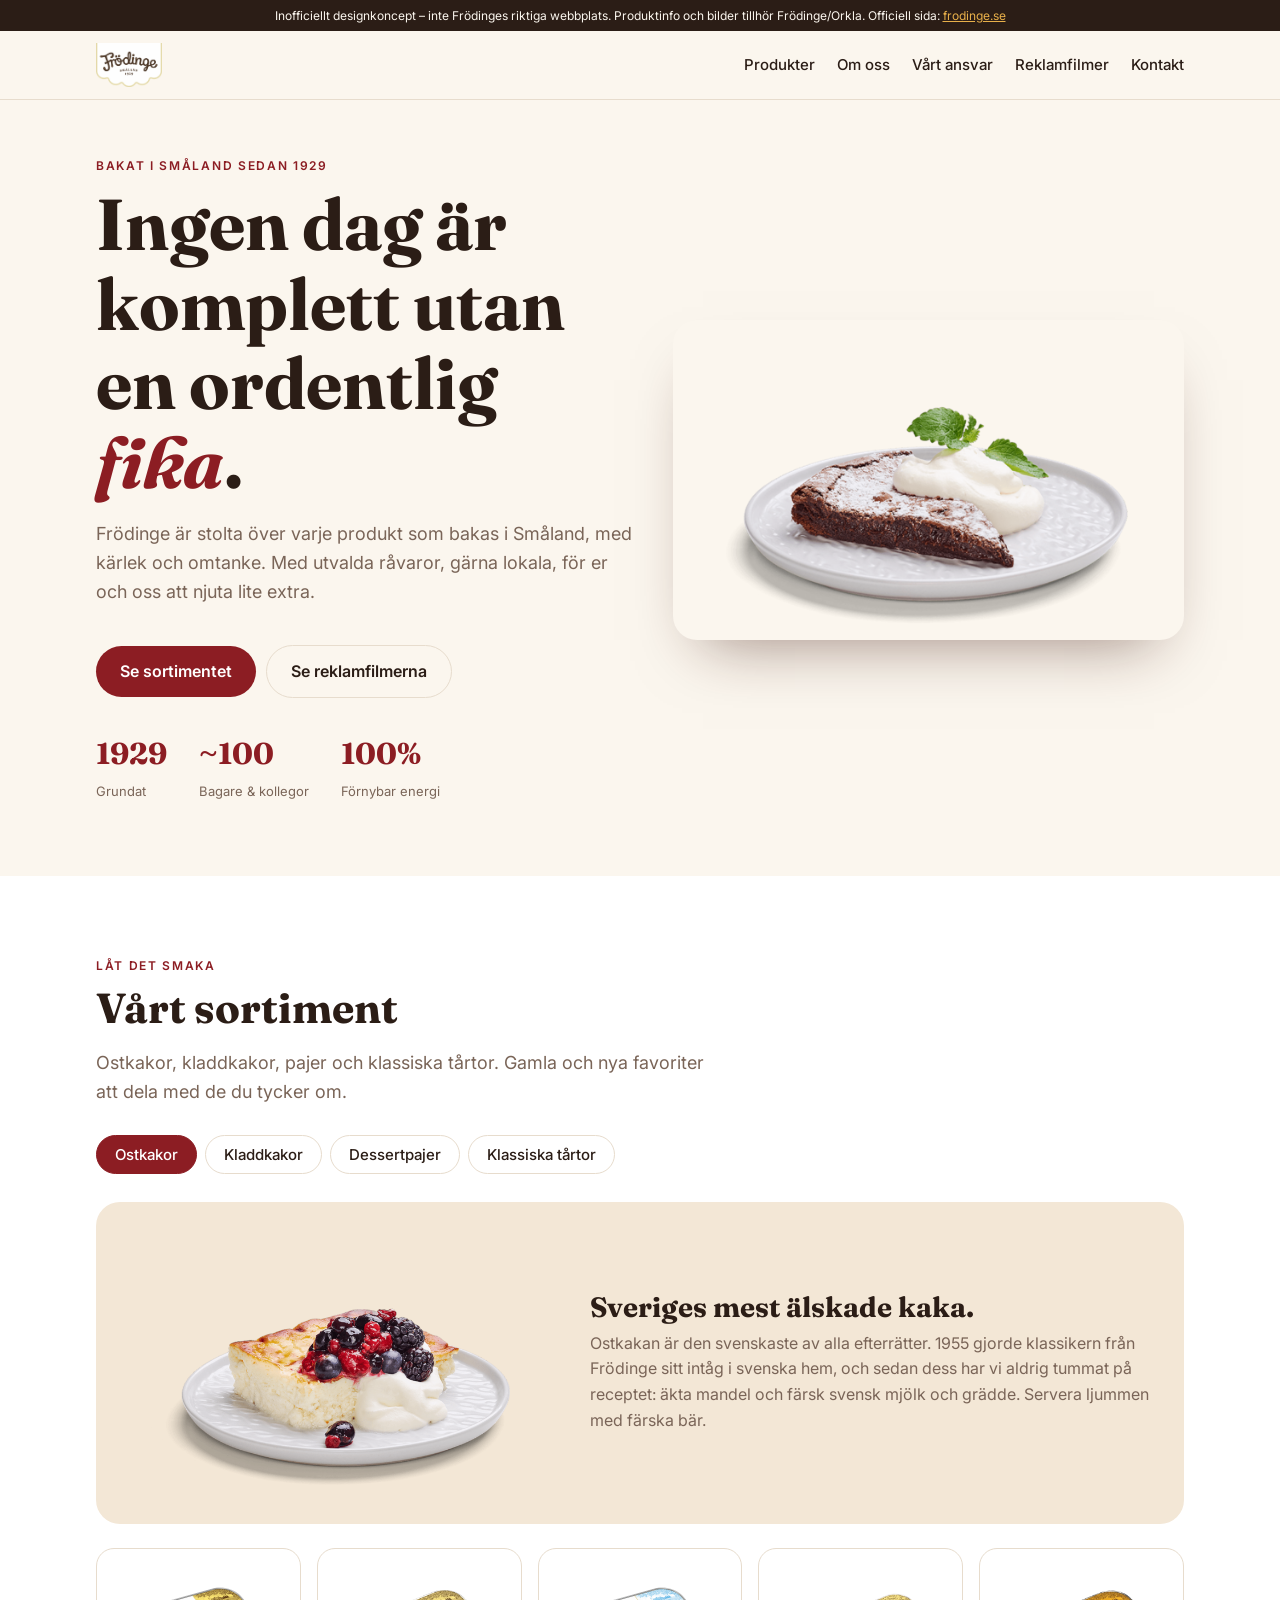
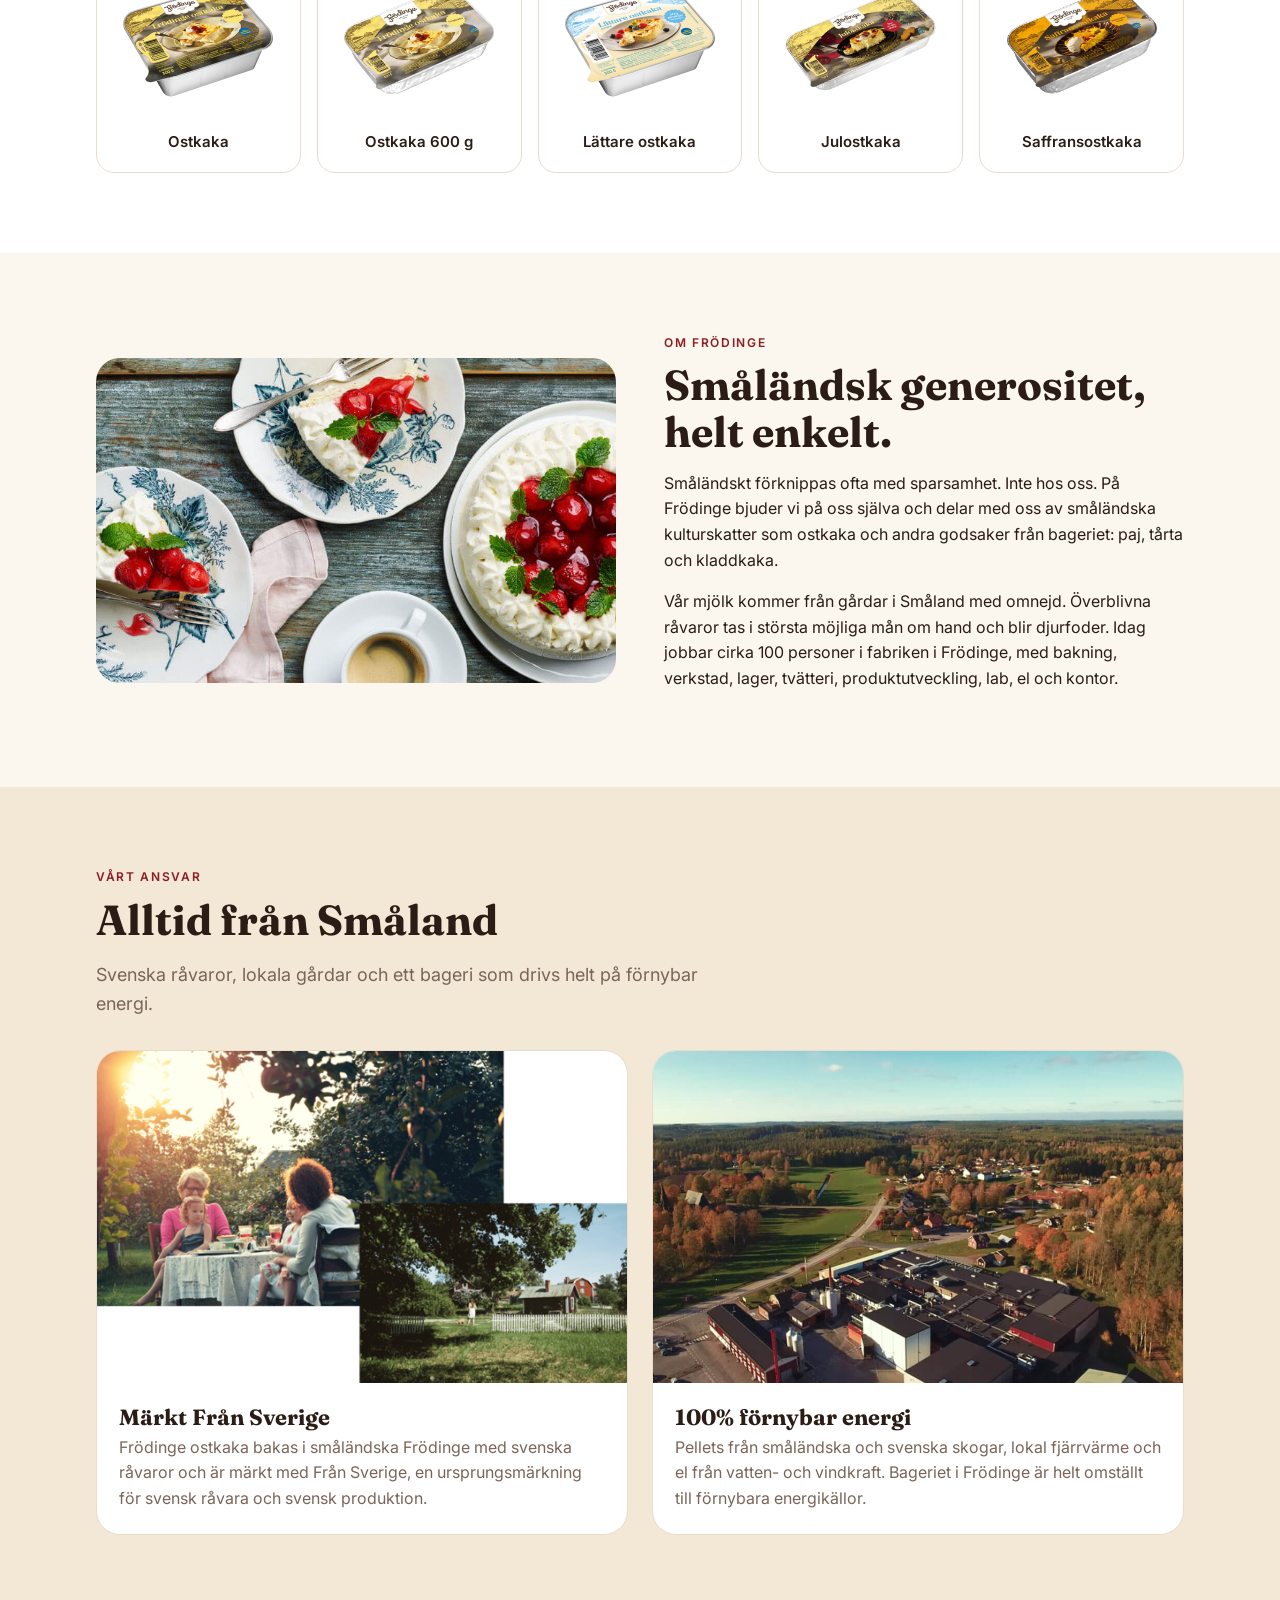
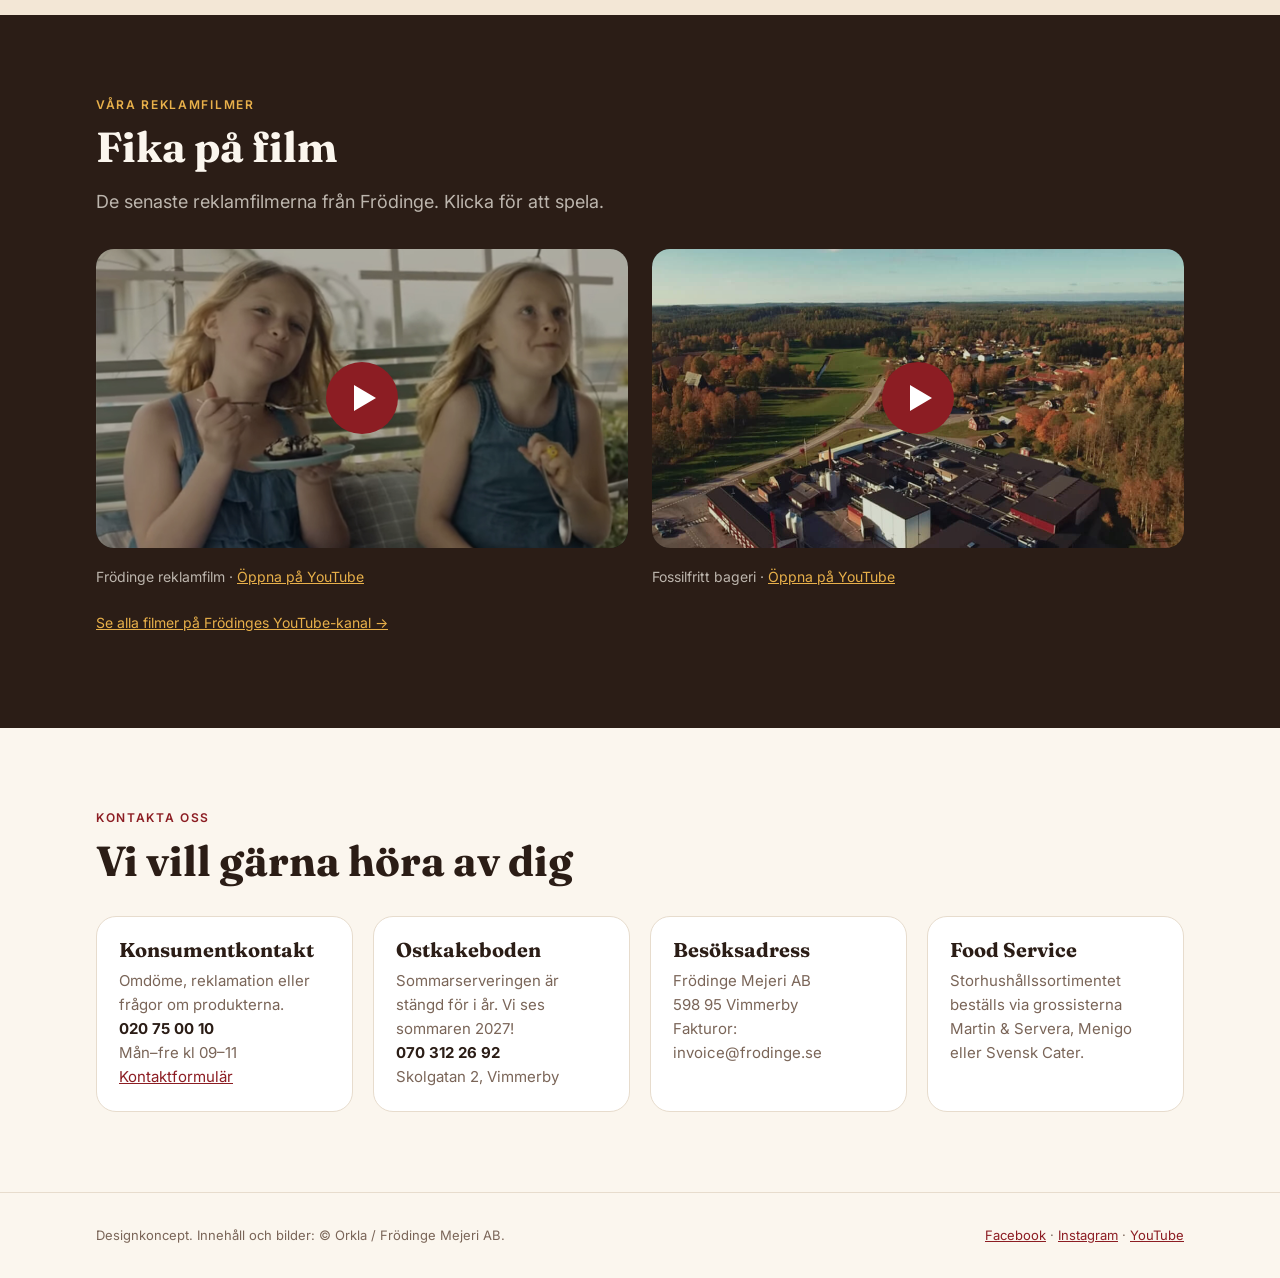
==== index.html @ c71aad7a "Lägg till sidan" ====
<!doctype html>
<html lang="sv">
<head>
<meta charset="utf-8">
<meta name="viewport" content="width=device-width, initial-scale=1">
<title>Frödinge Koncept</title>
<meta name="robots" content="noindex">
<link rel="preconnect" href="https://fonts.googleapis.com">
<link href="https://fonts.googleapis.com/css2?family=Fraunces:opsz,wght@9..144,500;9..144,700&family=Inter:wght@400;500;600&display=swap" rel="stylesheet">
<style>
:root{--bg:#fbf6ee;--surface:#fff;--ink:#2b1d16;--muted:#7a6558;--brand:#8c1d23;--brand-ink:#fff;--accent:#e8b04a;--soft:#f3e7d6;--line:#e7dccd}
@media (prefers-color-scheme: dark){:root:not([data-theme="light"]){--bg:#1a1411;--surface:#251c18;--ink:#f3e9df;--muted:#b8a596;--brand:#d1474e;--brand-ink:#fff;--accent:#e8b04a;--soft:#2e231e;--line:#3b2e27}}
:root[data-theme="dark"]{--bg:#1a1411;--surface:#251c18;--ink:#f3e9df;--muted:#b8a596;--brand:#d1474e;--brand-ink:#fff;--accent:#e8b04a;--soft:#2e231e;--line:#3b2e27}
*{box-sizing:border-box}
html{scroll-behavior:smooth}
body{margin:0;background:var(--bg);color:var(--ink);font:16px/1.6 Inter,system-ui,sans-serif}
img{max-width:100%;display:block}
a{color:var(--brand)}
.wrap{max-width:1120px;margin:0 auto;padding:0 16px}
.concept{background:var(--ink);color:var(--bg);font-size:12px;text-align:center;padding:6px 16px}
header{position:sticky;top:0;z-index:10;background:color-mix(in srgb,var(--bg) 88%,transparent);backdrop-filter:blur(10px);border-bottom:1px solid var(--line)}
header .wrap{display:flex;align-items:center;justify-content:space-between;height:68px;gap:16px}
header img{height:44px;width:auto}
nav{display:flex;gap:22px;flex-wrap:wrap}
nav a{color:var(--ink);text-decoration:none;font-weight:500;font-size:15px}
nav a:hover{color:var(--brand)}
h1,h2,h3{font-family:Fraunces,Georgia,serif;line-height:1.1;margin:0}
h2{font-size:clamp(28px,4vw,42px);margin-bottom:12px}
.eyebrow{text-transform:uppercase;letter-spacing:.14em;font-size:12px;font-weight:600;color:var(--brand);margin-bottom:10px}
.lead{color:var(--muted);font-size:18px;max-width:620px}
section{padding:80px 0}
.hero{padding:56px 0 72px}
.hero .wrap{display:grid;grid-template-columns:1.05fr 1fr;gap:40px;align-items:center}
.hero h1{font-size:clamp(40px,6vw,72px);margin-bottom:18px}
.hero h1 em{color:var(--brand);font-style:italic}
.hero img{border-radius:24px;box-shadow:0 30px 60px -30px rgba(60,20,10,.5)}
.btn{display:inline-block;background:var(--brand);color:var(--brand-ink);padding:13px 24px;border-radius:999px;text-decoration:none;font-weight:600;margin:20px 10px 0 0}
.btn.ghost{background:transparent;color:var(--ink);border:1px solid var(--line)}
.stats{display:flex;gap:32px;margin-top:32px;flex-wrap:wrap}
.stats b{display:block;font-family:Fraunces,serif;font-size:30px;color:var(--brand)}
.stats span{font-size:13px;color:var(--muted)}
.tabs{display:flex;gap:8px;flex-wrap:wrap;margin:28px 0}
.tabs button{border:1px solid var(--line);background:var(--surface);color:var(--ink);padding:9px 18px;border-radius:999px;font:500 15px Inter,sans-serif;cursor:pointer}
.tabs button[aria-selected=true]{background:var(--brand);color:var(--brand-ink);border-color:var(--brand)}
.cat-intro{display:grid;grid-template-columns:1fr 1.3fr;gap:32px;align-items:center;background:var(--soft);border-radius:24px;padding:24px;margin-bottom:24px}
.cat-intro img{border-radius:16px}
.cat-intro h3{font-size:28px;margin-bottom:8px}
.cat-intro p{color:var(--muted);margin:0}
.grid{display:grid;grid-template-columns:repeat(auto-fill,minmax(170px,1fr));gap:16px}
.prod{background:var(--surface);border:1px solid var(--line);border-radius:18px;padding:18px;text-align:center;transition:transform .2s}
.prod:hover{transform:translateY(-4px)}
.prod img{height:150px;width:100%;object-fit:contain;margin-bottom:12px}
.prod b{font-weight:600;font-size:15px}
.split{display:grid;grid-template-columns:1fr 1fr;gap:48px;align-items:center}
.split img{border-radius:24px}
.cards{display:grid;grid-template-columns:1fr 1fr;gap:24px;margin-top:32px}
.card{background:var(--surface);border:1px solid var(--line);border-radius:24px;overflow:hidden}
.card img{aspect-ratio:16/10;object-fit:cover;width:100%}
.card div{padding:22px}
.card h3{font-size:22px;margin-bottom:6px}
.card p{color:var(--muted);margin:0}
.films{background:var(--ink);color:var(--bg)}
.films .lead{color:color-mix(in srgb,var(--bg) 70%,transparent)}
.films .eyebrow{color:var(--accent)}
.vids{display:grid;grid-template-columns:1fr 1fr;gap:24px;margin-top:32px}
.vid{position:relative;aspect-ratio:16/9;border-radius:18px;overflow:hidden;background:#000;cursor:pointer;border:0;padding:0;width:100%}
.vid img{width:100%;height:100%;object-fit:cover;opacity:.85;transition:opacity .2s}
.vid:hover img{opacity:1}
.vid .play{position:absolute;inset:0;margin:auto;width:72px;height:72px;border-radius:50%;background:var(--brand);display:flex;align-items:center;justify-content:center}
.vid .play::after{content:"";border-left:22px solid #fff;border-top:13px solid transparent;border-bottom:13px solid transparent;margin-left:5px}
.vid iframe{position:absolute;inset:0;width:100%;height:100%;border:0}
.vidcap{margin-top:10px;font-size:14px;color:color-mix(in srgb,var(--bg) 70%,transparent)}
.vidcap a{color:var(--accent)}
.contact{display:grid;grid-template-columns:repeat(auto-fit,minmax(240px,1fr));gap:20px;margin-top:32px}
.contact .c{background:var(--surface);border:1px solid var(--line);border-radius:20px;padding:22px}
.contact h3{font-size:20px;margin-bottom:8px}
.contact p{margin:0;color:var(--muted);font-size:15px}
.contact b{color:var(--ink)}
footer{border-top:1px solid var(--line);padding:32px 0;font-size:13px;color:var(--muted)}
footer .wrap{display:flex;justify-content:space-between;gap:16px;flex-wrap:wrap}
@media (max-width:820px){
 .hero .wrap,.split,.cat-intro,.cards,.vids{grid-template-columns:1fr}
 nav{display:none}
 section{padding:56px 0}
}
</style>
</head>
<body>
<div class="concept">Inofficiellt designkoncept – inte Frödinges riktiga webbplats. Produktinfo och bilder tillhör Frödinge/Orkla. Officiell sida: <a href="https://www.frodinge.se" style="color:var(--accent)">frodinge.se</a></div>
<header><div class="wrap">
 <a href="#top"><img src="img/logo.png" alt="Frödinge"></a>
 <nav><a href="#produkter">Produkter</a><a href="#om">Om oss</a><a href="#ansvar">Vårt ansvar</a><a href="#filmer">Reklamfilmer</a><a href="#kontakt">Kontakt</a></nav>
</div></header>

<main id="top">
<section class="hero"><div class="wrap">
 <div>
  <div class="eyebrow">Bakat i Småland sedan 1929</div>
  <h1>Ingen dag är komplett utan en ordentlig <em>fika</em>.</h1>
  <p class="lead">Frödinge är stolta över varje produkt som bakas i Småland, med kärlek och omtanke. Med utvalda råvaror, gärna lokala, för er och oss att njuta lite extra.</p>
  <a class="btn" href="#produkter">Se sortimentet</a><a class="btn ghost" href="#filmer">Se reklamfilmerna</a>
  <div class="stats"><div><b>1929</b><span>Grundat</span></div><div><b>~100</b><span>Bagare & kollegor</span></div><div><b>100%</b><span>Förnybar energi</span></div></div>
 </div>
 <img src="img/hero.png" alt="Kladdkaka från Frödinge">
</div></section>

<section id="produkter" style="background:var(--surface)"><div class="wrap">
 <div class="eyebrow">Låt det smaka</div>
 <h2>Vårt sortiment</h2>
 <p class="lead">Ostkakor, kladdkakor, pajer och klassiska tårtor. Gamla och nya favoriter att dela med de du tycker om.</p>
 <div class="tabs" role="tablist" id="tabs"></div>
 <div id="cat"></div>
</div></section>

<section id="om"><div class="wrap split">
 <img src="img/om.jpg" alt="Tårta från Frödinge">
 <div>
  <div class="eyebrow">Om Frödinge</div>
  <h2>Småländsk generositet, helt enkelt.</h2>
  <p>Småländskt förknippas ofta med sparsamhet. Inte hos oss. På Frödinge bjuder vi på oss själva och delar med oss av småländska kulturskatter som ostkaka och andra godsaker från bageriet: paj, tårta och kladdkaka.</p>
  <p>Vår mjölk kommer från gårdar i Småland med omnejd. Överblivna råvaror tas i största möjliga mån om hand och blir djurfoder. Idag jobbar cirka 100 personer i fabriken i Frödinge, med bakning, verkstad, lager, tvätteri, produktutveckling, lab, el och kontor.</p>
 </div>
</div></section>

<section id="ansvar" style="background:var(--soft)"><div class="wrap">
 <div class="eyebrow">Vårt ansvar</div>
 <h2>Alltid från Småland</h2>
 <p class="lead">Svenska råvaror, lokala gårdar och ett bageri som drivs helt på förnybar energi.</p>
 <div class="cards">
  <div class="card"><img src="img/ravaror.png" alt="Råvaror"><div><h3>Märkt Från Sverige</h3><p>Frödinge ostkaka bakas i småländska Frödinge med svenska råvaror och är märkt med Från Sverige, en ursprungsmärkning för svensk råvara och svensk produktion.</p></div></div>
  <div class="card"><img src="img/fossilfritt.jpg" alt="Förnybar energi"><div><h3>100% förnybar energi</h3><p>Pellets från småländska och svenska skogar, lokal fjärrvärme och el från vatten- och vindkraft. Bageriet i Frödinge är helt omställt till förnybara energikällor.</p></div></div>
 </div>
</div></section>

<section id="filmer" class="films"><div class="wrap">
 <div class="eyebrow">Våra reklamfilmer</div>
 <h2>Fika på film</h2>
 <p class="lead">De senaste reklamfilmerna från Frödinge. Klicka för att spela.</p>
 <div class="vids">
  <div><button class="vid" data-id="B_HpkTvghd4" aria-label="Spela reklamfilm"><img src="img/film2.jpeg" alt=""><span class="play"></span></button><div class="vidcap">Frödinge reklamfilm · <a href="https://www.youtube.com/watch?v=B_HpkTvghd4" target="_blank" rel="noopener">Öppna på YouTube</a></div></div>
  <div><button class="vid" data-id="MnmV-hen6LE" aria-label="Spela film om förnybar energi"><img src="img/fossilfritt.jpg" alt=""><span class="play"></span></button><div class="vidcap">Fossilfritt bageri · <a href="https://www.youtube.com/watch?v=MnmV-hen6LE" target="_blank" rel="noopener">Öppna på YouTube</a></div></div>
 </div>
 <p class="vidcap" style="margin-top:24px"><a href="https://www.youtube.com/@frodinge4787" target="_blank" rel="noopener">Se alla filmer på Frödinges YouTube-kanal →</a></p>
</div></section>

<section id="kontakt"><div class="wrap">
 <div class="eyebrow">Kontakta oss</div>
 <h2>Vi vill gärna höra av dig</h2>
 <div class="contact">
  <div class="c"><h3>Konsumentkontakt</h3><p>Omdöme, reklamation eller frågor om produkterna.<br><b>020 75 00 10</b><br>Mån–fre kl 09–11<br><a href="https://www.orkla.se/kontaktformular/">Kontaktformulär</a></p></div>
  <div class="c"><h3>Ostkakeboden</h3><p>Sommarserveringen är stängd för i år. Vi ses sommaren 2027!<br><b>070 312 26 92</b><br>Skolgatan 2, Vimmerby</p></div>
  <div class="c"><h3>Besöksadress</h3><p>Frödinge Mejeri AB<br>598 95 Vimmerby<br>Fakturor: invoice@frodinge.se</p></div>
  <div class="c"><h3>Food Service</h3><p>Storhushållssortimentet beställs via grossisterna Martin &amp; Servera, Menigo eller Svensk Cater.</p></div>
 </div>
</div></section>
</main>

<footer><div class="wrap">
 <span>Designkoncept. Innehåll och bilder: © Orkla / Frödinge Mejeri AB.</span>
 <span><a href="https://www.facebook.com/frodinge">Facebook</a> · <a href="https://www.instagram.com/frodingemejeri/">Instagram</a> · <a href="https://www.youtube.com/@frodinge4787">YouTube</a></span>
</div></footer>

<script>
const CATS=[
 {id:"ostkakor",name:"Ostkakor",img:"img/cat-ostkaka.png",title:"Sveriges mest älskade kaka.",text:"Ostkakan är den svenskaste av alla efterrätter. 1955 gjorde klassikern från Frödinge sitt intåg i svenska hem, och sedan dess har vi aldrig tummat på receptet: äkta mandel och färsk svensk mjölk och grädde. Servera ljummen med färska bär.",items:[["Ostkaka","p-ostkaka"],["Ostkaka 600 g","p-ostkaka600"],["Lättare ostkaka","p-lattare"],["Julostkaka","p-julostkaka"],["Saffransostkaka","p-saffransostkaka"]]},
 {id:"kladdkakor",name:"Kladdkakor",img:"img/cat-kladdkaka.png",title:"Din bästa kompis i alla lägen.",text:"Ingenstans i världen äts det så mycket kladdkaka som i Sverige. Hemligheten är precis lagom mycket krämig choklad. Servera med en klick nyvispad grädde – utmaningen är att inte äta upp hela själv.",items:[["Kladdkaka storpack","p-kladdstor"],["Kladdkaka","p-kladdkaka"],["Citronkladdkaka","p-citron"],["Kärleksmumskladdkaka","p-karleksmums"],["Saffranskladdkaka","p-saffranskladd"],["Semmelkladdkaka","p-semmel"],["Glutenfri kladdkaka","p-glutenfri"]]},
 {id:"pajer",name:"Dessertpajer",img:"img/cat-paj.png",title:"Hur många gånger per dag vill du fika?",text:"Klassiska frukt- och bärpajer med rikligt med syrliga bär, bakade med äkta frasig mördeg för att smaka härligt hembakat.",items:[["Äppelpaj","p-appelpaj"],["Blåbärspaj","p-blabarspaj"]]},
 {id:"tartor",name:"Klassiska tårtor",img:"img/cat-tarta.png",title:"En tårta gör varje dag till en högtid.",text:"Några av de mest älskade tårtorna i fryst format, bakade från grunden med egen saftig sockerkaka, hemgjord sylt och frasig maräng.",items:[["Jordgubbstårta","p-jordgubb"],["Prinsesstårta","p-prinsess"],["Schwarzwaldtårta","p-schwarzwald"]]}
];
const tabs=document.getElementById('tabs'),cat=document.getElementById('cat');
function show(i){
 [...tabs.children].forEach((b,j)=>b.setAttribute('aria-selected',i===j));
 const c=CATS[i];
 cat.innerHTML=`<div class="cat-intro"><img src="${c.img}" alt=""><div><h3>${c.title}</h3><p>${c.text}</p></div></div><div class="grid">${c.items.map(([n,f])=>`<div class="prod"><img src="img/${f}.png" alt="${n}" loading="lazy"><b>${n}</b></div>`).join('')}</div>`;
}
CATS.forEach((c,i)=>{const b=document.createElement('button');b.role='tab';b.textContent=c.name;b.onclick=()=>show(i);tabs.appendChild(b)});
show(0);
document.querySelectorAll('.vid').forEach(v=>v.addEventListener('click',()=>{
 v.innerHTML=`<iframe src="https://www.youtube-nocookie.com/embed/${v.dataset.id}?autoplay=1&rel=0" allow="autoplay; encrypted-media; fullscreen" allowfullscreen title="Frödinge reklamfilm"></iframe>`;
},{once:true}));
</script>
</body>
</html>
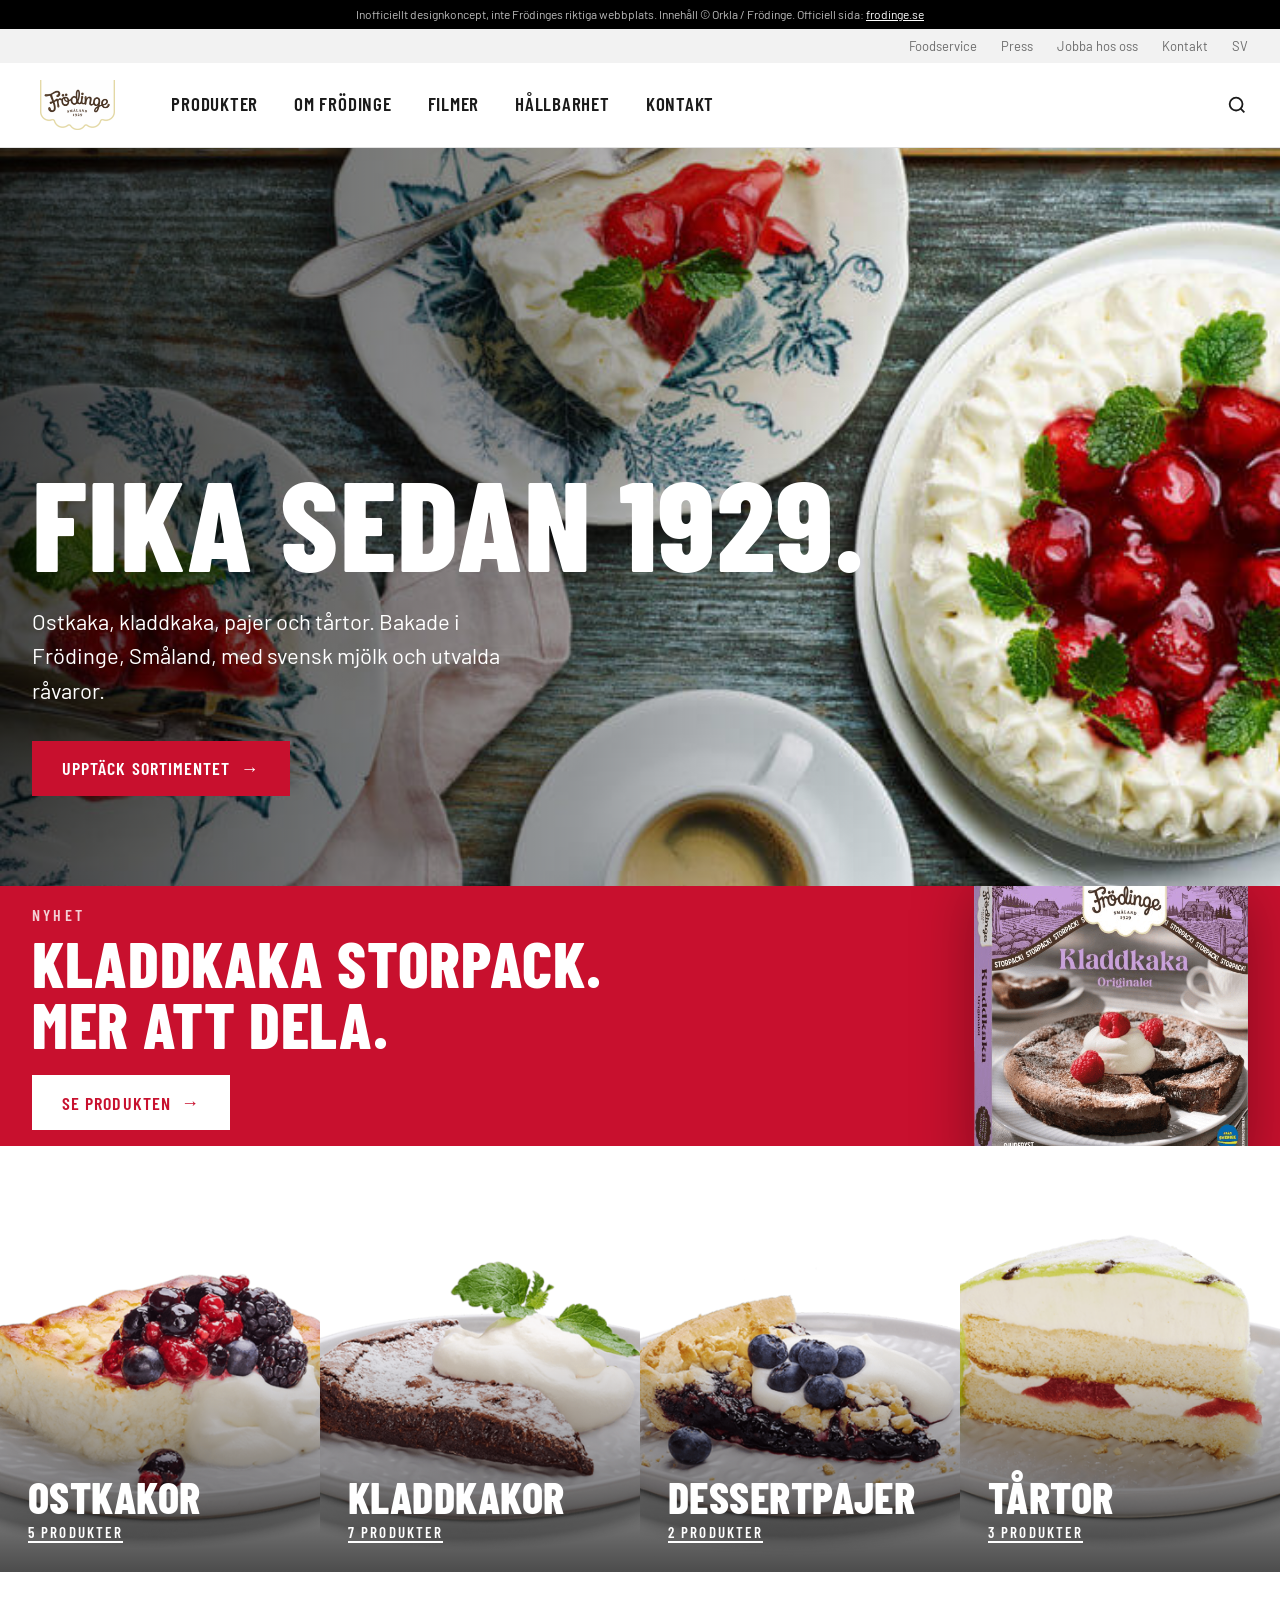
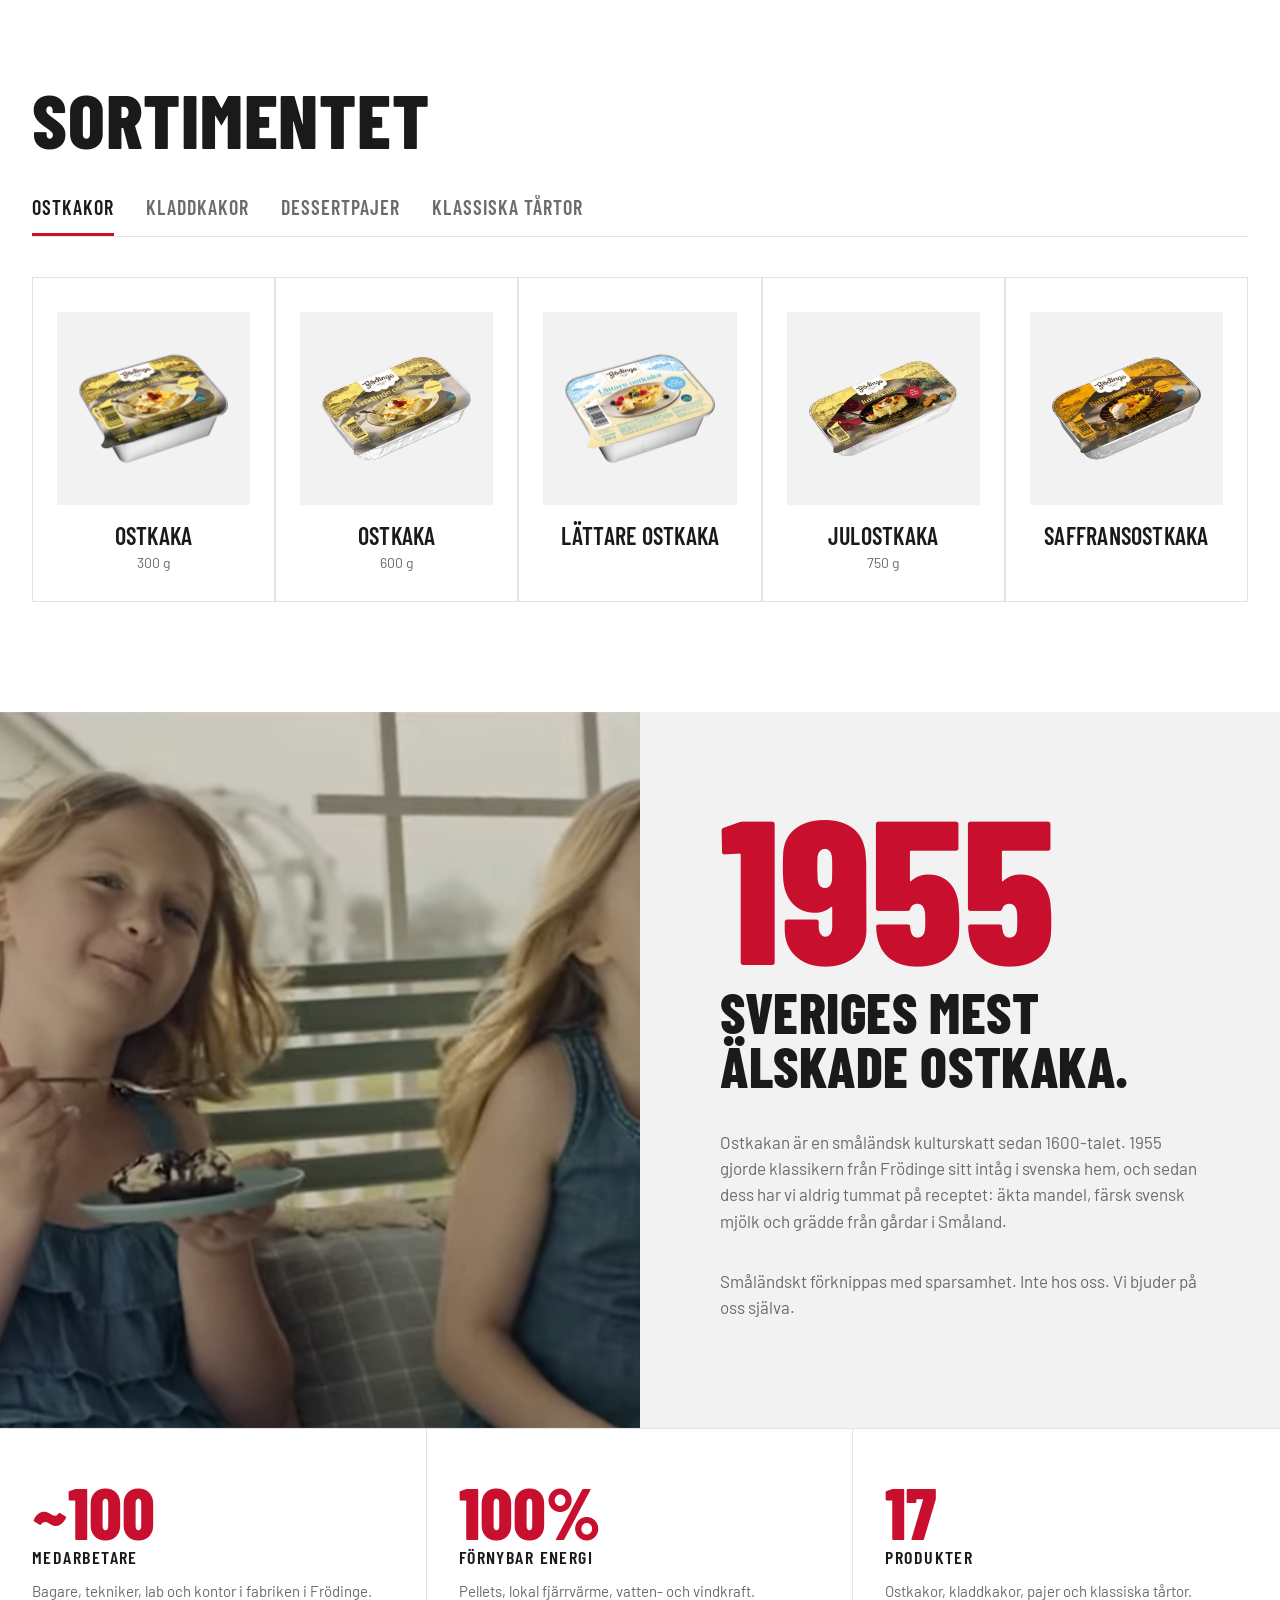
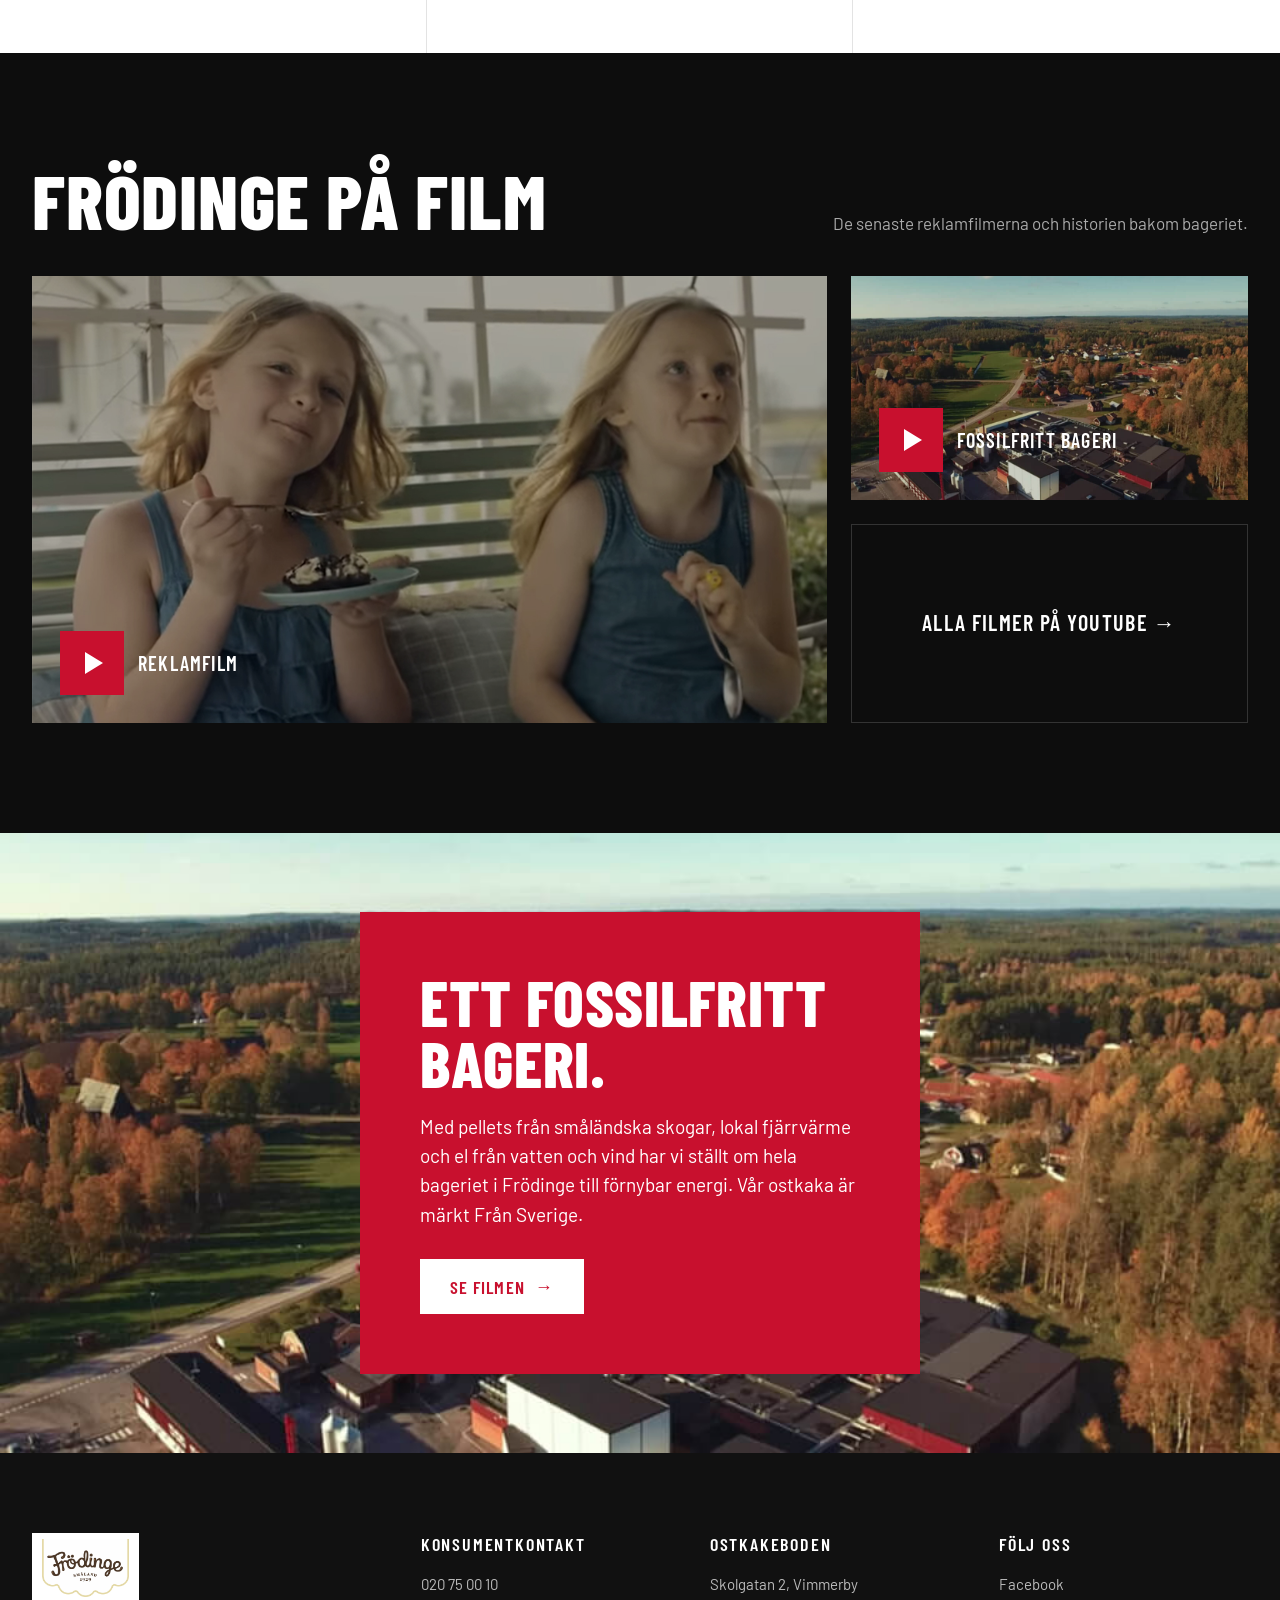
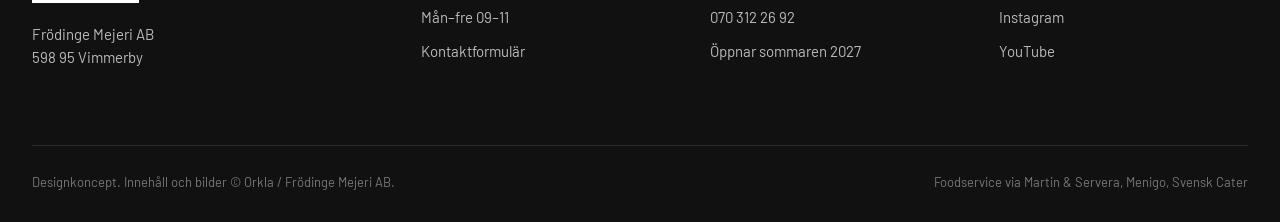
==== commit 8be06498: "Ny design i storbolagsstil" ====
--- a/index.html
+++ b/index.html
@@ -6,177 +6,235 @@
 <title>Frödinge Koncept</title>
 <meta name="robots" content="noindex">
 <link rel="preconnect" href="https://fonts.googleapis.com">
-<link href="https://fonts.googleapis.com/css2?family=Fraunces:opsz,wght@9..144,500;9..144,700&family=Inter:wght@400;500;600&display=swap" rel="stylesheet">
+<link href="https://fonts.googleapis.com/css2?family=Barlow+Condensed:wght@600;800&family=Barlow:wght@400;500;600&display=swap" rel="stylesheet">
 <style>
-:root{--bg:#fbf6ee;--surface:#fff;--ink:#2b1d16;--muted:#7a6558;--brand:#8c1d23;--brand-ink:#fff;--accent:#e8b04a;--soft:#f3e7d6;--line:#e7dccd}
-@media (prefers-color-scheme: dark){:root:not([data-theme="light"]){--bg:#1a1411;--surface:#251c18;--ink:#f3e9df;--muted:#b8a596;--brand:#d1474e;--brand-ink:#fff;--accent:#e8b04a;--soft:#2e231e;--line:#3b2e27}}
-:root[data-theme="dark"]{--bg:#1a1411;--surface:#251c18;--ink:#f3e9df;--muted:#b8a596;--brand:#d1474e;--brand-ink:#fff;--accent:#e8b04a;--soft:#2e231e;--line:#3b2e27}
+:root{--red:#c8102e;--red-d:#9e0b23;--ink:#1a1a1a;--bg:#fff;--grey:#f2f2f2;--mid:#6b6b6b;--line:#e3e3e3}
+@media (prefers-color-scheme: dark){:root:not([data-theme="light"]){--ink:#f2f2f2;--bg:#121212;--grey:#1d1d1d;--mid:#a5a5a5;--line:#2c2c2c}}
+:root[data-theme="dark"]{--ink:#f2f2f2;--bg:#121212;--grey:#1d1d1d;--mid:#a5a5a5;--line:#2c2c2c}
 *{box-sizing:border-box}
 html{scroll-behavior:smooth}
-body{margin:0;background:var(--bg);color:var(--ink);font:16px/1.6 Inter,system-ui,sans-serif}
-img{max-width:100%;display:block}
-a{color:var(--brand)}
-.wrap{max-width:1120px;margin:0 auto;padding:0 16px}
-.concept{background:var(--ink);color:var(--bg);font-size:12px;text-align:center;padding:6px 16px}
-header{position:sticky;top:0;z-index:10;background:color-mix(in srgb,var(--bg) 88%,transparent);backdrop-filter:blur(10px);border-bottom:1px solid var(--line)}
-header .wrap{display:flex;align-items:center;justify-content:space-between;height:68px;gap:16px}
-header img{height:44px;width:auto}
-nav{display:flex;gap:22px;flex-wrap:wrap}
-nav a{color:var(--ink);text-decoration:none;font-weight:500;font-size:15px}
-nav a:hover{color:var(--brand)}
-h1,h2,h3{font-family:Fraunces,Georgia,serif;line-height:1.1;margin:0}
-h2{font-size:clamp(28px,4vw,42px);margin-bottom:12px}
-.eyebrow{text-transform:uppercase;letter-spacing:.14em;font-size:12px;font-weight:600;color:var(--brand);margin-bottom:10px}
-.lead{color:var(--muted);font-size:18px;max-width:620px}
-section{padding:80px 0}
-.hero{padding:56px 0 72px}
-.hero .wrap{display:grid;grid-template-columns:1.05fr 1fr;gap:40px;align-items:center}
-.hero h1{font-size:clamp(40px,6vw,72px);margin-bottom:18px}
-.hero h1 em{color:var(--brand);font-style:italic}
-.hero img{border-radius:24px;box-shadow:0 30px 60px -30px rgba(60,20,10,.5)}
-.btn{display:inline-block;background:var(--brand);color:var(--brand-ink);padding:13px 24px;border-radius:999px;text-decoration:none;font-weight:600;margin:20px 10px 0 0}
-.btn.ghost{background:transparent;color:var(--ink);border:1px solid var(--line)}
-.stats{display:flex;gap:32px;margin-top:32px;flex-wrap:wrap}
-.stats b{display:block;font-family:Fraunces,serif;font-size:30px;color:var(--brand)}
-.stats span{font-size:13px;color:var(--muted)}
-.tabs{display:flex;gap:8px;flex-wrap:wrap;margin:28px 0}
-.tabs button{border:1px solid var(--line);background:var(--surface);color:var(--ink);padding:9px 18px;border-radius:999px;font:500 15px Inter,sans-serif;cursor:pointer}
-.tabs button[aria-selected=true]{background:var(--brand);color:var(--brand-ink);border-color:var(--brand)}
-.cat-intro{display:grid;grid-template-columns:1fr 1.3fr;gap:32px;align-items:center;background:var(--soft);border-radius:24px;padding:24px;margin-bottom:24px}
-.cat-intro img{border-radius:16px}
-.cat-intro h3{font-size:28px;margin-bottom:8px}
-.cat-intro p{color:var(--muted);margin:0}
-.grid{display:grid;grid-template-columns:repeat(auto-fill,minmax(170px,1fr));gap:16px}
-.prod{background:var(--surface);border:1px solid var(--line);border-radius:18px;padding:18px;text-align:center;transition:transform .2s}
-.prod:hover{transform:translateY(-4px)}
-.prod img{height:150px;width:100%;object-fit:contain;margin-bottom:12px}
-.prod b{font-weight:600;font-size:15px}
-.split{display:grid;grid-template-columns:1fr 1fr;gap:48px;align-items:center}
-.split img{border-radius:24px}
-.cards{display:grid;grid-template-columns:1fr 1fr;gap:24px;margin-top:32px}
-.card{background:var(--surface);border:1px solid var(--line);border-radius:24px;overflow:hidden}
-.card img{aspect-ratio:16/10;object-fit:cover;width:100%}
-.card div{padding:22px}
-.card h3{font-size:22px;margin-bottom:6px}
-.card p{color:var(--muted);margin:0}
-.films{background:var(--ink);color:var(--bg)}
-.films .lead{color:color-mix(in srgb,var(--bg) 70%,transparent)}
-.films .eyebrow{color:var(--accent)}
-.vids{display:grid;grid-template-columns:1fr 1fr;gap:24px;margin-top:32px}
-.vid{position:relative;aspect-ratio:16/9;border-radius:18px;overflow:hidden;background:#000;cursor:pointer;border:0;padding:0;width:100%}
-.vid img{width:100%;height:100%;object-fit:cover;opacity:.85;transition:opacity .2s}
-.vid:hover img{opacity:1}
-.vid .play{position:absolute;inset:0;margin:auto;width:72px;height:72px;border-radius:50%;background:var(--brand);display:flex;align-items:center;justify-content:center}
-.vid .play::after{content:"";border-left:22px solid #fff;border-top:13px solid transparent;border-bottom:13px solid transparent;margin-left:5px}
+body{margin:0;background:var(--bg);color:var(--ink);font:17px/1.55 Barlow,Arial,sans-serif}
+img{display:block;max-width:100%}
+a{color:inherit}
+.w{max-width:1320px;margin:0 auto;padding:0 32px}
+h1,h2,h3,.cond{font-family:"Barlow Condensed",Impact,sans-serif;text-transform:uppercase;letter-spacing:.01em;line-height:.95;margin:0}
+.concept{background:#000;color:#bbb;font-size:12px;text-align:center;padding:5px 16px}
+.concept a{color:#fff}
+.util{background:var(--grey);font-size:13px}
+.util .w{display:flex;justify-content:flex-end;gap:24px;height:34px;align-items:center}
+.util a{text-decoration:none;color:var(--mid)}
+.util a:hover{color:var(--ink)}
+header{position:sticky;top:0;z-index:20;background:var(--bg);border-bottom:1px solid var(--line)}
+header .w{display:flex;align-items:center;height:84px;gap:48px}
+header .logo{height:58px;width:auto;background:#fff;padding:4px 8px}
+header nav{display:flex;gap:36px;flex:1}
+header nav a{font:600 19px "Barlow Condensed",sans-serif;text-transform:uppercase;text-decoration:none;letter-spacing:.04em;padding:30px 0;border-bottom:3px solid transparent}
+header nav a:hover{border-color:var(--red);color:var(--red)}
+.icons{display:flex;gap:20px}
+.icons svg{width:22px;height:22px;stroke:currentColor;fill:none;stroke-width:2}
+.btn{display:inline-flex;align-items:center;gap:10px;background:var(--red);color:#fff;font:600 18px "Barlow Condensed",sans-serif;text-transform:uppercase;letter-spacing:.06em;padding:16px 30px;text-decoration:none;border:0;cursor:pointer;transition:background .2s}
+.btn:hover{background:var(--red-d)}
+.btn.white{background:#fff;color:var(--red)}
+.btn::after{content:"→"}
+.hero{position:relative;height:min(82vh,760px);min-height:520px;color:#fff;overflow:hidden}
+.hero img{position:absolute;inset:0;width:100%;height:100%;object-fit:cover}
+.hero::after{content:"";position:absolute;inset:0;background:linear-gradient(90deg,rgba(0,0,0,.72) 0%,rgba(0,0,0,.35) 45%,rgba(0,0,0,0) 70%)}
+.hero .w{position:relative;z-index:1;height:100%;display:flex;flex-direction:column;justify-content:flex-end;padding-bottom:90px}
+.hero h1{font-size:clamp(64px,10vw,150px);font-weight:800;max-width:900px}
+.hero p{font-size:22px;max-width:520px;margin:22px 0 34px}
+.band{background:var(--red);color:#fff;overflow:hidden}
+.band .w{display:grid;grid-template-columns:1fr auto;align-items:center;gap:40px;min-height:260px}
+.band small{font:600 16px "Barlow Condensed";letter-spacing:.2em;opacity:.8}
+.band h2{font-size:clamp(40px,5vw,72px);font-weight:800;margin:6px 0 20px}
+.band img{height:300px;width:auto;margin:-20px 0;filter:drop-shadow(0 20px 30px rgba(0,0,0,.35))}
+.cats{display:grid;grid-template-columns:repeat(4,1fr)}
+.cat{position:relative;aspect-ratio:3/4;overflow:hidden;color:#fff;text-decoration:none}
+.cat img{width:100%;height:100%;object-fit:cover;transition:transform .6s}
+.cat:hover img{transform:scale(1.06)}
+.cat::after{content:"";position:absolute;inset:0;background:linear-gradient(transparent 45%,rgba(0,0,0,.7))}
+.cat div{position:absolute;left:28px;right:28px;bottom:28px;z-index:1}
+.cat h3{font-size:44px;font-weight:800}
+.cat span{font:600 15px "Barlow Condensed";letter-spacing:.14em;text-transform:uppercase;border-bottom:2px solid #fff}
+section.pad{padding:110px 0}
+.head{display:flex;justify-content:space-between;align-items:flex-end;gap:24px;margin-bottom:40px;flex-wrap:wrap}
+.head h2{font-size:clamp(48px,6vw,88px);font-weight:800}
+.tabs{display:flex;gap:32px;border-bottom:1px solid var(--line);margin-bottom:40px;overflow-x:auto}
+.tabs button{background:none;border:0;color:var(--mid);font:600 20px "Barlow Condensed";text-transform:uppercase;letter-spacing:.05em;padding:0 0 14px;border-bottom:3px solid transparent;cursor:pointer;white-space:nowrap}
+.tabs button[aria-selected=true]{color:var(--ink);border-color:var(--red)}
+.shelf{display:grid;grid-template-columns:repeat(auto-fill,minmax(230px,1fr));gap:2px;background:var(--line);border:1px solid var(--line)}
+.p{background:var(--bg);padding:34px 24px 26px;text-align:center}
+.p .img{background:var(--grey);aspect-ratio:1;display:flex;align-items:center;justify-content:center;margin-bottom:20px;padding:22px}
+.p img{max-height:100%;object-fit:contain;transition:transform .3s}
+.p:hover img{transform:scale(1.05) rotate(-2deg)}
+.p h3{font-size:24px;font-weight:600}
+.p small{color:var(--mid);font-size:14px}
+.heritage{display:grid;grid-template-columns:1fr 1fr;min-height:640px}
+.heritage img{width:100%;height:100%;object-fit:cover}
+.heritage .t{background:var(--grey);padding:90px 80px;display:flex;flex-direction:column;justify-content:center}
+.big{font:800 clamp(120px,16vw,220px)/.8 "Barlow Condensed";color:var(--red);margin-bottom:20px}
+.heritage h2{font-size:56px;font-weight:800;margin-bottom:20px}
+.heritage p{color:var(--mid);max-width:520px}
+.film{background:#0d0d0d;color:#fff}
+.film .head h2{color:#fff}
+.film .head p{color:#aaa;max-width:420px;margin:0}
+.vids{display:grid;grid-template-columns:2fr 1fr;gap:24px}
+.vid{position:relative;aspect-ratio:16/9;background:#000;overflow:hidden;cursor:pointer;border:0;padding:0;width:100%;display:block}
+.vid img{width:100%;height:100%;object-fit:cover;opacity:.8;transition:opacity .3s,transform .6s}
+.vid:hover img{opacity:1;transform:scale(1.03)}
+.vid .play{position:absolute;left:28px;bottom:28px;display:flex;align-items:center;gap:14px;color:#fff;font:600 20px "Barlow Condensed";text-transform:uppercase;letter-spacing:.06em}
+.vid .play i{width:64px;height:64px;background:var(--red);display:flex;align-items:center;justify-content:center}
+.vid .play i::after{content:"";border-left:18px solid #fff;border-top:11px solid transparent;border-bottom:11px solid transparent;margin-left:4px}
 .vid iframe{position:absolute;inset:0;width:100%;height:100%;border:0}
-.vidcap{margin-top:10px;font-size:14px;color:color-mix(in srgb,var(--bg) 70%,transparent)}
-.vidcap a{color:var(--accent)}
-.contact{display:grid;grid-template-columns:repeat(auto-fit,minmax(240px,1fr));gap:20px;margin-top:32px}
-.contact .c{background:var(--surface);border:1px solid var(--line);border-radius:20px;padding:22px}
-.contact h3{font-size:20px;margin-bottom:8px}
-.contact p{margin:0;color:var(--muted);font-size:15px}
-.contact b{color:var(--ink)}
-footer{border-top:1px solid var(--line);padding:32px 0;font-size:13px;color:var(--muted)}
-footer .wrap{display:flex;justify-content:space-between;gap:16px;flex-wrap:wrap}
-@media (max-width:820px){
- .hero .wrap,.split,.cat-intro,.cards,.vids{grid-template-columns:1fr}
- nav{display:none}
- section{padding:56px 0}
+.side{display:flex;flex-direction:column;gap:24px}
+.side a.yt{display:flex;align-items:center;justify-content:center;flex:1;border:1px solid #333;text-decoration:none;font:600 22px "Barlow Condensed";text-transform:uppercase;letter-spacing:.06em;min-height:120px}
+.side a.yt:hover{background:var(--red);border-color:var(--red)}
+.green{position:relative;min-height:620px;color:#fff;display:flex;align-items:center}
+.green>img{position:absolute;inset:0;width:100%;height:100%;object-fit:cover}
+.green .box{position:relative;background:var(--red);padding:60px;max-width:560px}
+.green h2{font-size:64px;font-weight:800;margin-bottom:18px}
+.green p{margin:0 0 30px;font-size:19px}
+.facts{display:grid;grid-template-columns:repeat(3,1fr);border-top:1px solid var(--line)}
+.facts div{padding:50px 32px;border-right:1px solid var(--line)}
+.facts div:last-child{border:0}
+.facts b{display:block;font:800 72px/.9 "Barlow Condensed";color:var(--red)}
+.facts span{font:600 18px "Barlow Condensed";text-transform:uppercase;letter-spacing:.08em}
+.facts p{color:var(--mid);font-size:15px;margin:10px 0 0}
+footer{background:#111;color:#bbb;padding:80px 0 30px;font-size:15px}
+footer .cols{display:grid;grid-template-columns:1.4fr repeat(3,1fr);gap:40px;padding-bottom:60px;border-bottom:1px solid #2a2a2a}
+footer h4{font:600 18px "Barlow Condensed";text-transform:uppercase;letter-spacing:.1em;color:#fff;margin:0 0 18px}
+footer ul{list-style:none;margin:0;padding:0}
+footer li{margin-bottom:10px}
+footer a{text-decoration:none}
+footer a:hover{color:#fff}
+footer .logo{height:70px;background:#fff;padding:6px 10px;margin-bottom:20px}
+footer .bottom{display:flex;justify-content:space-between;flex-wrap:wrap;gap:16px;padding-top:26px;font-size:13px;color:#777}
+@media (max-width:1000px){
+ header nav{display:none}
+ .cats{grid-template-columns:1fr 1fr}
+ .heritage,.vids{grid-template-columns:1fr}
+ .heritage img{height:420px}
+ .heritage .t{padding:60px 32px}
+ footer .cols{grid-template-columns:1fr 1fr}
+}
+@media (max-width:640px){
+ .w{padding:0 16px}
+ .util{display:none}
+ header .w{height:68px}
+ header .logo{height:46px}
+ .band .w{grid-template-columns:1fr;padding:40px 16px}
+ .band img{height:220px;margin:0 auto}
+ .cat h3{font-size:32px}
+ .cat div{left:16px;bottom:16px}
+ section.pad{padding:70px 0}
+ .facts{grid-template-columns:1fr}
+ .facts div{border-right:0;border-bottom:1px solid var(--line);padding:34px 16px}
+ .green .box{padding:36px 24px;margin:0 16px}
+ .green h2{font-size:44px}
+ footer .cols{grid-template-columns:1fr}
 }
 </style>
 </head>
 <body>
-<div class="concept">Inofficiellt designkoncept – inte Frödinges riktiga webbplats. Produktinfo och bilder tillhör Frödinge/Orkla. Officiell sida: <a href="https://www.frodinge.se" style="color:var(--accent)">frodinge.se</a></div>
-<header><div class="wrap">
- <a href="#top"><img src="img/logo.png" alt="Frödinge"></a>
- <nav><a href="#produkter">Produkter</a><a href="#om">Om oss</a><a href="#ansvar">Vårt ansvar</a><a href="#filmer">Reklamfilmer</a><a href="#kontakt">Kontakt</a></nav>
+<div class="concept">Inofficiellt designkoncept, inte Frödinges riktiga webbplats. Innehåll © Orkla / Frödinge. Officiell sida: <a href="https://www.frodinge.se">frodinge.se</a></div>
+<div class="util"><div class="w"><a href="#kontakt">Foodservice</a><a href="#kontakt">Press</a><a href="#kontakt">Jobba hos oss</a><a href="#kontakt">Kontakt</a><a href="#">SV</a></div></div>
+<header><div class="w">
+ <a href="#top"><img class="logo" src="img/logo.png" alt="Frödinge"></a>
+ <nav><a href="#produkter">Produkter</a><a href="#arv">Om Frödinge</a><a href="#filmer">Filmer</a><a href="#hallbarhet">Hållbarhet</a><a href="#kontakt">Kontakt</a></nav>
+ <div class="icons"><svg viewBox="0 0 24 24"><circle cx="11" cy="11" r="7"/><path d="m20 20-4-4"/></svg></div>
 </div></header>
 
 <main id="top">
-<section class="hero"><div class="wrap">
- <div>
-  <div class="eyebrow">Bakat i Småland sedan 1929</div>
-  <h1>Ingen dag är komplett utan en ordentlig <em>fika</em>.</h1>
-  <p class="lead">Frödinge är stolta över varje produkt som bakas i Småland, med kärlek och omtanke. Med utvalda råvaror, gärna lokala, för er och oss att njuta lite extra.</p>
-  <a class="btn" href="#produkter">Se sortimentet</a><a class="btn ghost" href="#filmer">Se reklamfilmerna</a>
-  <div class="stats"><div><b>1929</b><span>Grundat</span></div><div><b>~100</b><span>Bagare & kollegor</span></div><div><b>100%</b><span>Förnybar energi</span></div></div>
- </div>
- <img src="img/hero.png" alt="Kladdkaka från Frödinge">
-</div></section>
-
-<section id="produkter" style="background:var(--surface)"><div class="wrap">
- <div class="eyebrow">Låt det smaka</div>
- <h2>Vårt sortiment</h2>
- <p class="lead">Ostkakor, kladdkakor, pajer och klassiska tårtor. Gamla och nya favoriter att dela med de du tycker om.</p>
+<section class="hero">
+ <img src="img/om.jpg" alt="Ostkaka med bär från Frödinge">
+ <div class="w">
+  <h1>Fika sedan 1929.</h1>
+  <p>Ostkaka, kladdkaka, pajer och tårtor. Bakade i Frödinge, Småland, med svensk mjölk och utvalda råvaror.</p>
+  <div><a class="btn" href="#produkter">Upptäck sortimentet</a></div>
+ </div>
+</section>
+
+<section class="band"><div class="w">
+ <div><small>NYHET</small><h2>Kladdkaka storpack.<br>Mer att dela.</h2><a class="btn white" href="#produkter">Se produkten</a></div>
+ <img src="img/p-kladdstor.png" alt="Frödinge Kladdkaka storpack 525 g">
+</div></section>
+
+<section class="cats">
+ <a class="cat" href="#produkter" data-tab="0"><img src="img/cat-ostkaka.png" alt=""><div><h3>Ostkakor</h3><span>5 produkter</span></div></a>
+ <a class="cat" href="#produkter" data-tab="1"><img src="img/cat-kladdkaka.png" alt=""><div><h3>Kladdkakor</h3><span>7 produkter</span></div></a>
+ <a class="cat" href="#produkter" data-tab="2"><img src="img/cat-paj.png" alt=""><div><h3>Dessertpajer</h3><span>2 produkter</span></div></a>
+ <a class="cat" href="#produkter" data-tab="3"><img src="img/cat-tarta.png" alt=""><div><h3>Tårtor</h3><span>3 produkter</span></div></a>
+</section>
+
+<section class="pad" id="produkter"><div class="w">
+ <div class="head"><h2>Sortimentet</h2></div>
  <div class="tabs" role="tablist" id="tabs"></div>
- <div id="cat"></div>
-</div></section>
-
-<section id="om"><div class="wrap split">
- <img src="img/om.jpg" alt="Tårta från Frödinge">
- <div>
-  <div class="eyebrow">Om Frödinge</div>
-  <h2>Småländsk generositet, helt enkelt.</h2>
-  <p>Småländskt förknippas ofta med sparsamhet. Inte hos oss. På Frödinge bjuder vi på oss själva och delar med oss av småländska kulturskatter som ostkaka och andra godsaker från bageriet: paj, tårta och kladdkaka.</p>
-  <p>Vår mjölk kommer från gårdar i Småland med omnejd. Överblivna råvaror tas i största möjliga mån om hand och blir djurfoder. Idag jobbar cirka 100 personer i fabriken i Frödinge, med bakning, verkstad, lager, tvätteri, produktutveckling, lab, el och kontor.</p>
- </div>
-</div></section>
-
-<section id="ansvar" style="background:var(--soft)"><div class="wrap">
- <div class="eyebrow">Vårt ansvar</div>
- <h2>Alltid från Småland</h2>
- <p class="lead">Svenska råvaror, lokala gårdar och ett bageri som drivs helt på förnybar energi.</p>
- <div class="cards">
-  <div class="card"><img src="img/ravaror.png" alt="Råvaror"><div><h3>Märkt Från Sverige</h3><p>Frödinge ostkaka bakas i småländska Frödinge med svenska råvaror och är märkt med Från Sverige, en ursprungsmärkning för svensk råvara och svensk produktion.</p></div></div>
-  <div class="card"><img src="img/fossilfritt.jpg" alt="Förnybar energi"><div><h3>100% förnybar energi</h3><p>Pellets från småländska och svenska skogar, lokal fjärrvärme och el från vatten- och vindkraft. Bageriet i Frödinge är helt omställt till förnybara energikällor.</p></div></div>
- </div>
-</div></section>
-
-<section id="filmer" class="films"><div class="wrap">
- <div class="eyebrow">Våra reklamfilmer</div>
- <h2>Fika på film</h2>
- <p class="lead">De senaste reklamfilmerna från Frödinge. Klicka för att spela.</p>
+ <div class="shelf" id="shelf"></div>
+</div></section>
+
+<section class="heritage" id="arv">
+ <img src="img/film2.jpeg" alt="Fika med Frödinge">
+ <div class="t">
+  <div class="big">1955</div>
+  <h2>Sveriges mest älskade ostkaka.</h2>
+  <p>Ostkakan är en småländsk kulturskatt sedan 1600-talet. 1955 gjorde klassikern från Frödinge sitt intåg i svenska hem, och sedan dess har vi aldrig tummat på receptet: äkta mandel, färsk svensk mjölk och grädde från gårdar i Småland.</p>
+  <p>Småländskt förknippas med sparsamhet. Inte hos oss. Vi bjuder på oss själva.</p>
+ </div>
+</section>
+
+<section class="facts"><div class="w" style="display:contents">
+ <div><b>~100</b><span>Medarbetare</span><p>Bagare, tekniker, lab och kontor i fabriken i Frödinge.</p></div>
+ <div><b>100%</b><span>Förnybar energi</span><p>Pellets, lokal fjärrvärme, vatten- och vindkraft.</p></div>
+ <div><b>17</b><span>Produkter</span><p>Ostkakor, kladdkakor, pajer och klassiska tårtor.</p></div>
+</div></section>
+
+<section class="pad film" id="filmer"><div class="w">
+ <div class="head"><h2>Frödinge på film</h2><p>De senaste reklamfilmerna och historien bakom bageriet.</p></div>
  <div class="vids">
-  <div><button class="vid" data-id="B_HpkTvghd4" aria-label="Spela reklamfilm"><img src="img/film2.jpeg" alt=""><span class="play"></span></button><div class="vidcap">Frödinge reklamfilm · <a href="https://www.youtube.com/watch?v=B_HpkTvghd4" target="_blank" rel="noopener">Öppna på YouTube</a></div></div>
-  <div><button class="vid" data-id="MnmV-hen6LE" aria-label="Spela film om förnybar energi"><img src="img/fossilfritt.jpg" alt=""><span class="play"></span></button><div class="vidcap">Fossilfritt bageri · <a href="https://www.youtube.com/watch?v=MnmV-hen6LE" target="_blank" rel="noopener">Öppna på YouTube</a></div></div>
- </div>
- <p class="vidcap" style="margin-top:24px"><a href="https://www.youtube.com/@frodinge4787" target="_blank" rel="noopener">Se alla filmer på Frödinges YouTube-kanal →</a></p>
-</div></section>
-
-<section id="kontakt"><div class="wrap">
- <div class="eyebrow">Kontakta oss</div>
- <h2>Vi vill gärna höra av dig</h2>
- <div class="contact">
-  <div class="c"><h3>Konsumentkontakt</h3><p>Omdöme, reklamation eller frågor om produkterna.<br><b>020 75 00 10</b><br>Mån–fre kl 09–11<br><a href="https://www.orkla.se/kontaktformular/">Kontaktformulär</a></p></div>
-  <div class="c"><h3>Ostkakeboden</h3><p>Sommarserveringen är stängd för i år. Vi ses sommaren 2027!<br><b>070 312 26 92</b><br>Skolgatan 2, Vimmerby</p></div>
-  <div class="c"><h3>Besöksadress</h3><p>Frödinge Mejeri AB<br>598 95 Vimmerby<br>Fakturor: invoice@frodinge.se</p></div>
-  <div class="c"><h3>Food Service</h3><p>Storhushållssortimentet beställs via grossisterna Martin &amp; Servera, Menigo eller Svensk Cater.</p></div>
- </div>
-</div></section>
+  <button class="vid" data-id="B_HpkTvghd4"><img src="img/film2.jpeg" alt=""><span class="play"><i></i>Reklamfilm</span></button>
+  <div class="side">
+   <button class="vid" data-id="MnmV-hen6LE"><img src="img/fossilfritt.jpg" alt=""><span class="play"><i></i>Fossilfritt bageri</span></button>
+   <a class="yt" href="https://www.youtube.com/@frodinge4787" target="_blank" rel="noopener">Alla filmer på YouTube →</a>
+  </div>
+ </div>
+</div></section>
+
+<section class="green" id="hallbarhet">
+ <img src="img/fossilfritt.jpg" alt="Bageriet i Frödinge från ovan">
+ <div class="w"><div class="box">
+  <h2>Ett fossilfritt bageri.</h2>
+  <p>Med pellets från småländska skogar, lokal fjärrvärme och el från vatten och vind har vi ställt om hela bageriet i Frödinge till förnybar energi. Vår ostkaka är märkt Från Sverige.</p>
+  <a class="btn white" href="#filmer">Se filmen</a>
+ </div></div>
+</section>
 </main>
 
-<footer><div class="wrap">
- <span>Designkoncept. Innehåll och bilder: © Orkla / Frödinge Mejeri AB.</span>
- <span><a href="https://www.facebook.com/frodinge">Facebook</a> · <a href="https://www.instagram.com/frodingemejeri/">Instagram</a> · <a href="https://www.youtube.com/@frodinge4787">YouTube</a></span>
+<footer id="kontakt"><div class="w">
+ <div class="cols">
+  <div><img class="logo" src="img/logo.png" alt="Frödinge"><p>Frödinge Mejeri AB<br>598 95 Vimmerby</p></div>
+  <div><h4>Konsumentkontakt</h4><ul><li>020 75 00 10</li><li>Mån–fre 09–11</li><li><a href="https://www.orkla.se/kontaktformular/">Kontaktformulär</a></li></ul></div>
+  <div><h4>Ostkakeboden</h4><ul><li>Skolgatan 2, Vimmerby</li><li>070 312 26 92</li><li>Öppnar sommaren 2027</li></ul></div>
+  <div><h4>Följ oss</h4><ul><li><a href="https://www.facebook.com/frodinge">Facebook</a></li><li><a href="https://www.instagram.com/frodingemejeri/">Instagram</a></li><li><a href="https://www.youtube.com/@frodinge4787">YouTube</a></li></ul></div>
+ </div>
+ <div class="bottom"><span>Designkoncept. Innehåll och bilder © Orkla / Frödinge Mejeri AB.</span><span>Foodservice via Martin &amp; Servera, Menigo, Svensk Cater</span></div>
 </div></footer>
 
 <script>
 const CATS=[
- {id:"ostkakor",name:"Ostkakor",img:"img/cat-ostkaka.png",title:"Sveriges mest älskade kaka.",text:"Ostkakan är den svenskaste av alla efterrätter. 1955 gjorde klassikern från Frödinge sitt intåg i svenska hem, och sedan dess har vi aldrig tummat på receptet: äkta mandel och färsk svensk mjölk och grädde. Servera ljummen med färska bär.",items:[["Ostkaka","p-ostkaka"],["Ostkaka 600 g","p-ostkaka600"],["Lättare ostkaka","p-lattare"],["Julostkaka","p-julostkaka"],["Saffransostkaka","p-saffransostkaka"]]},
- {id:"kladdkakor",name:"Kladdkakor",img:"img/cat-kladdkaka.png",title:"Din bästa kompis i alla lägen.",text:"Ingenstans i världen äts det så mycket kladdkaka som i Sverige. Hemligheten är precis lagom mycket krämig choklad. Servera med en klick nyvispad grädde – utmaningen är att inte äta upp hela själv.",items:[["Kladdkaka storpack","p-kladdstor"],["Kladdkaka","p-kladdkaka"],["Citronkladdkaka","p-citron"],["Kärleksmumskladdkaka","p-karleksmums"],["Saffranskladdkaka","p-saffranskladd"],["Semmelkladdkaka","p-semmel"],["Glutenfri kladdkaka","p-glutenfri"]]},
- {id:"pajer",name:"Dessertpajer",img:"img/cat-paj.png",title:"Hur många gånger per dag vill du fika?",text:"Klassiska frukt- och bärpajer med rikligt med syrliga bär, bakade med äkta frasig mördeg för att smaka härligt hembakat.",items:[["Äppelpaj","p-appelpaj"],["Blåbärspaj","p-blabarspaj"]]},
- {id:"tartor",name:"Klassiska tårtor",img:"img/cat-tarta.png",title:"En tårta gör varje dag till en högtid.",text:"Några av de mest älskade tårtorna i fryst format, bakade från grunden med egen saftig sockerkaka, hemgjord sylt och frasig maräng.",items:[["Jordgubbstårta","p-jordgubb"],["Prinsesstårta","p-prinsess"],["Schwarzwaldtårta","p-schwarzwald"]]}
+ ["Ostkakor",[["Ostkaka","300 g","p-ostkaka"],["Ostkaka","600 g","p-ostkaka600"],["Lättare ostkaka","","p-lattare"],["Julostkaka","750 g","p-julostkaka"],["Saffransostkaka","","p-saffransostkaka"]]],
+ ["Kladdkakor",[["Kladdkaka storpack","525 g","p-kladdstor"],["Kladdkaka","400 g","p-kladdkaka"],["Citronkladdkaka","400 g","p-citron"],["Kärleksmumskladdkaka","","p-karleksmums"],["Saffranskladdkaka","400 g","p-saffranskladd"],["Semmelkladdkaka","400 g","p-semmel"],["Glutenfri kladdkaka","380 g","p-glutenfri"]]],
+ ["Dessertpajer",[["Äppelpaj","400 g","p-appelpaj"],["Blåbärspaj","400 g","p-blabarspaj"]]],
+ ["Klassiska tårtor",[["Jordgubbstårta","500 g","p-jordgubb"],["Prinsesstårta","480 g","p-prinsess"],["Schwarzwaldtårta","400 g","p-schwarzwald"]]]
 ];
-const tabs=document.getElementById('tabs'),cat=document.getElementById('cat');
+const tabs=document.getElementById('tabs'),shelf=document.getElementById('shelf');
 function show(i){
  [...tabs.children].forEach((b,j)=>b.setAttribute('aria-selected',i===j));
- const c=CATS[i];
- cat.innerHTML=`<div class="cat-intro"><img src="${c.img}" alt=""><div><h3>${c.title}</h3><p>${c.text}</p></div></div><div class="grid">${c.items.map(([n,f])=>`<div class="prod"><img src="img/${f}.png" alt="${n}" loading="lazy"><b>${n}</b></div>`).join('')}</div>`;
+ shelf.innerHTML=CATS[i][1].map(([n,w,f])=>`<div class="p"><div class="img"><img src="img/${f}.png" alt="${n}" loading="lazy"></div><h3>${n}</h3><small>${w||'&nbsp;'}</small></div>`).join('');
 }
-CATS.forEach((c,i)=>{const b=document.createElement('button');b.role='tab';b.textContent=c.name;b.onclick=()=>show(i);tabs.appendChild(b)});
+CATS.forEach(([n],i)=>{const b=document.createElement('button');b.role='tab';b.textContent=n;b.onclick=()=>show(i);tabs.appendChild(b)});
 show(0);
+document.querySelectorAll('.cat').forEach(a=>a.addEventListener('click',()=>show(+a.dataset.tab)));
 document.querySelectorAll('.vid').forEach(v=>v.addEventListener('click',()=>{
- v.innerHTML=`<iframe src="https://www.youtube-nocookie.com/embed/${v.dataset.id}?autoplay=1&rel=0" allow="autoplay; encrypted-media; fullscreen" allowfullscreen title="Frödinge reklamfilm"></iframe>`;
+ v.innerHTML=`<iframe src="https://www.youtube-nocookie.com/embed/${v.dataset.id}?autoplay=1&rel=0" allow="autoplay; encrypted-media; fullscreen" allowfullscreen title="Frödinge film"></iframe>`;
 },{once:true}));
 </script>
 </body>
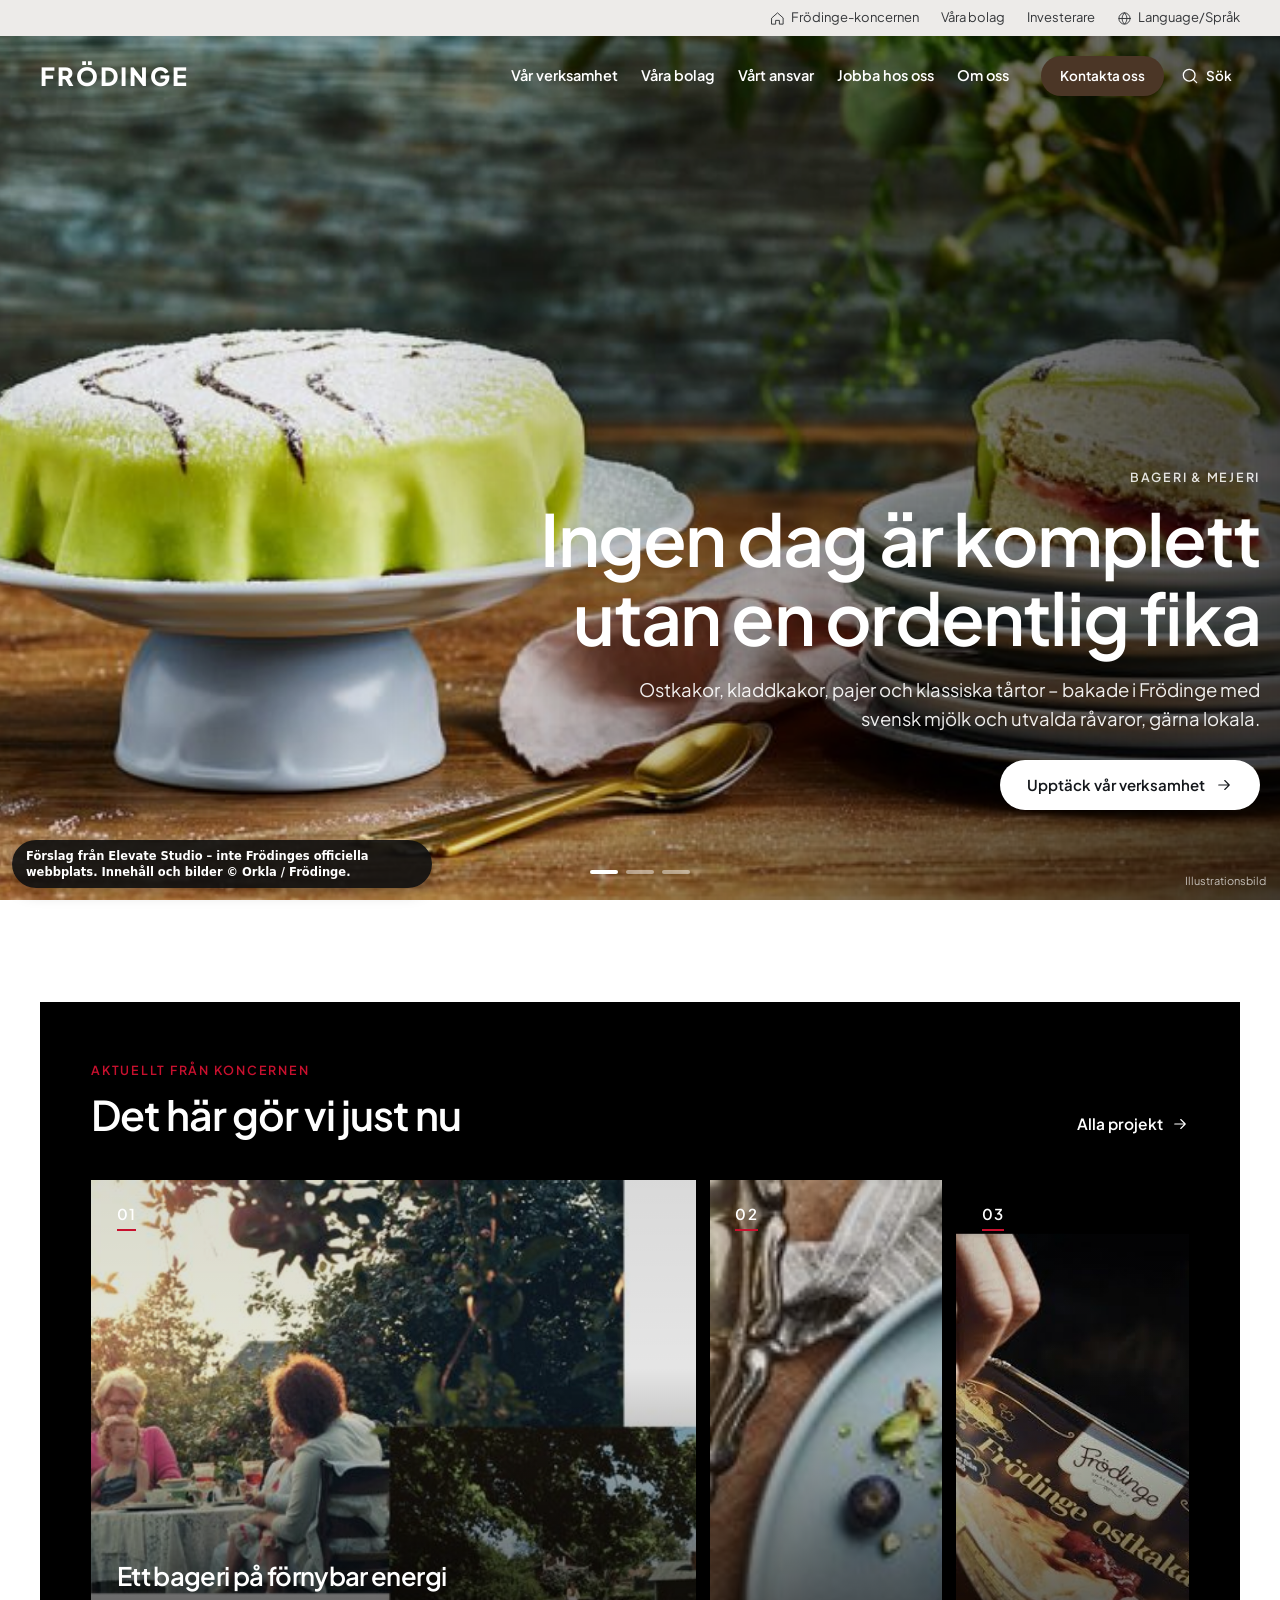
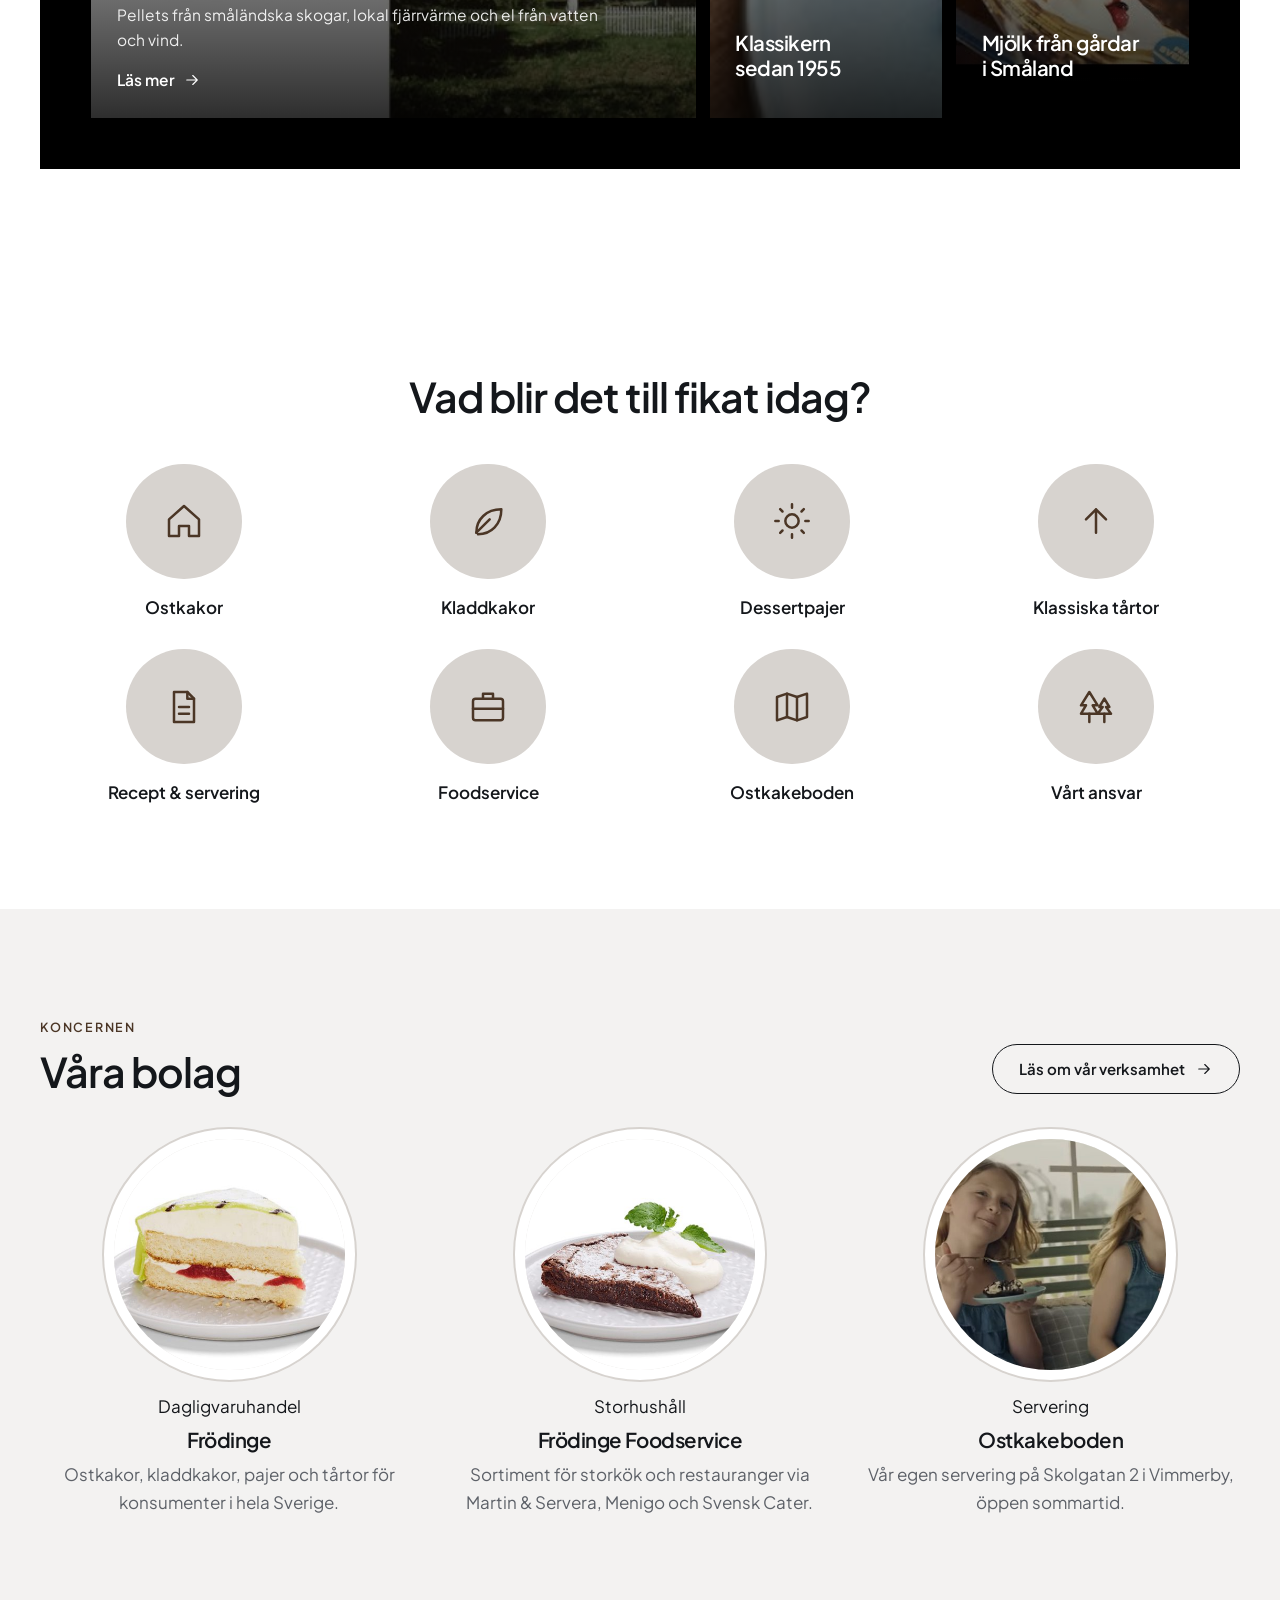
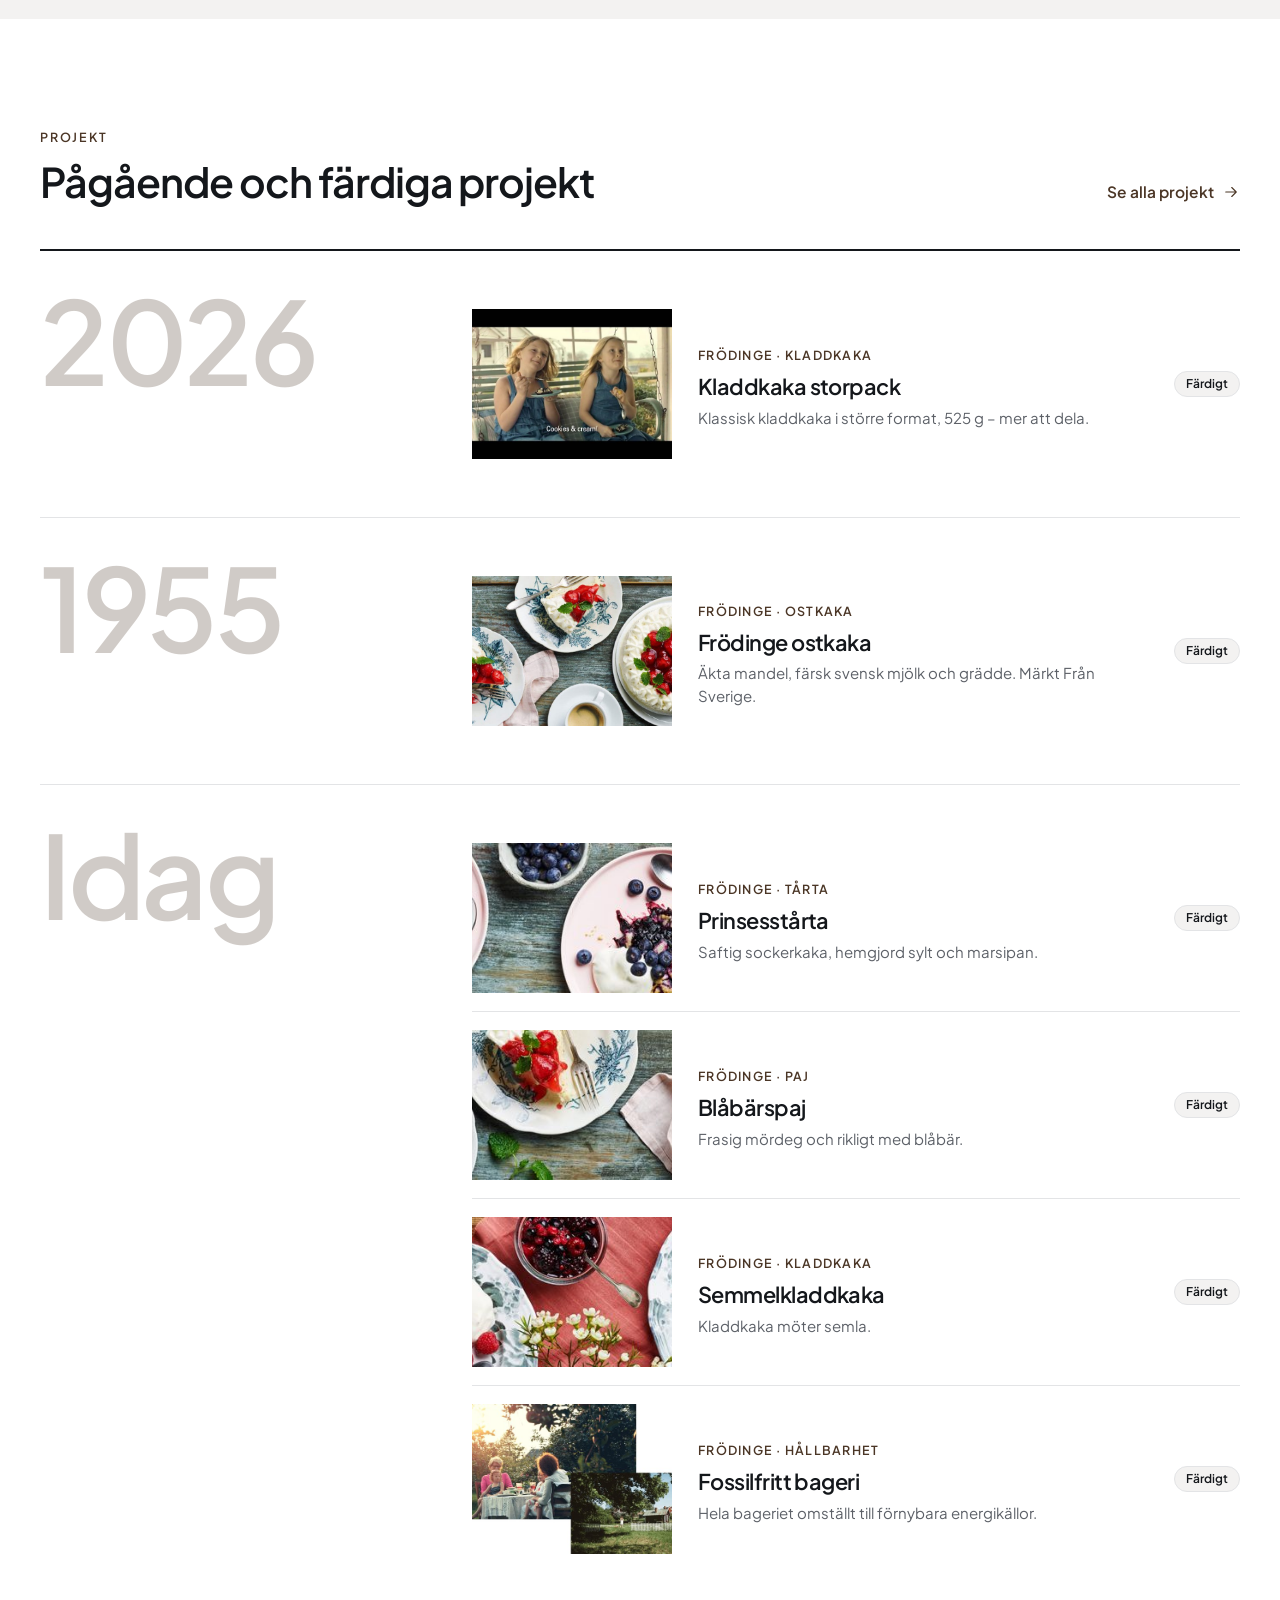
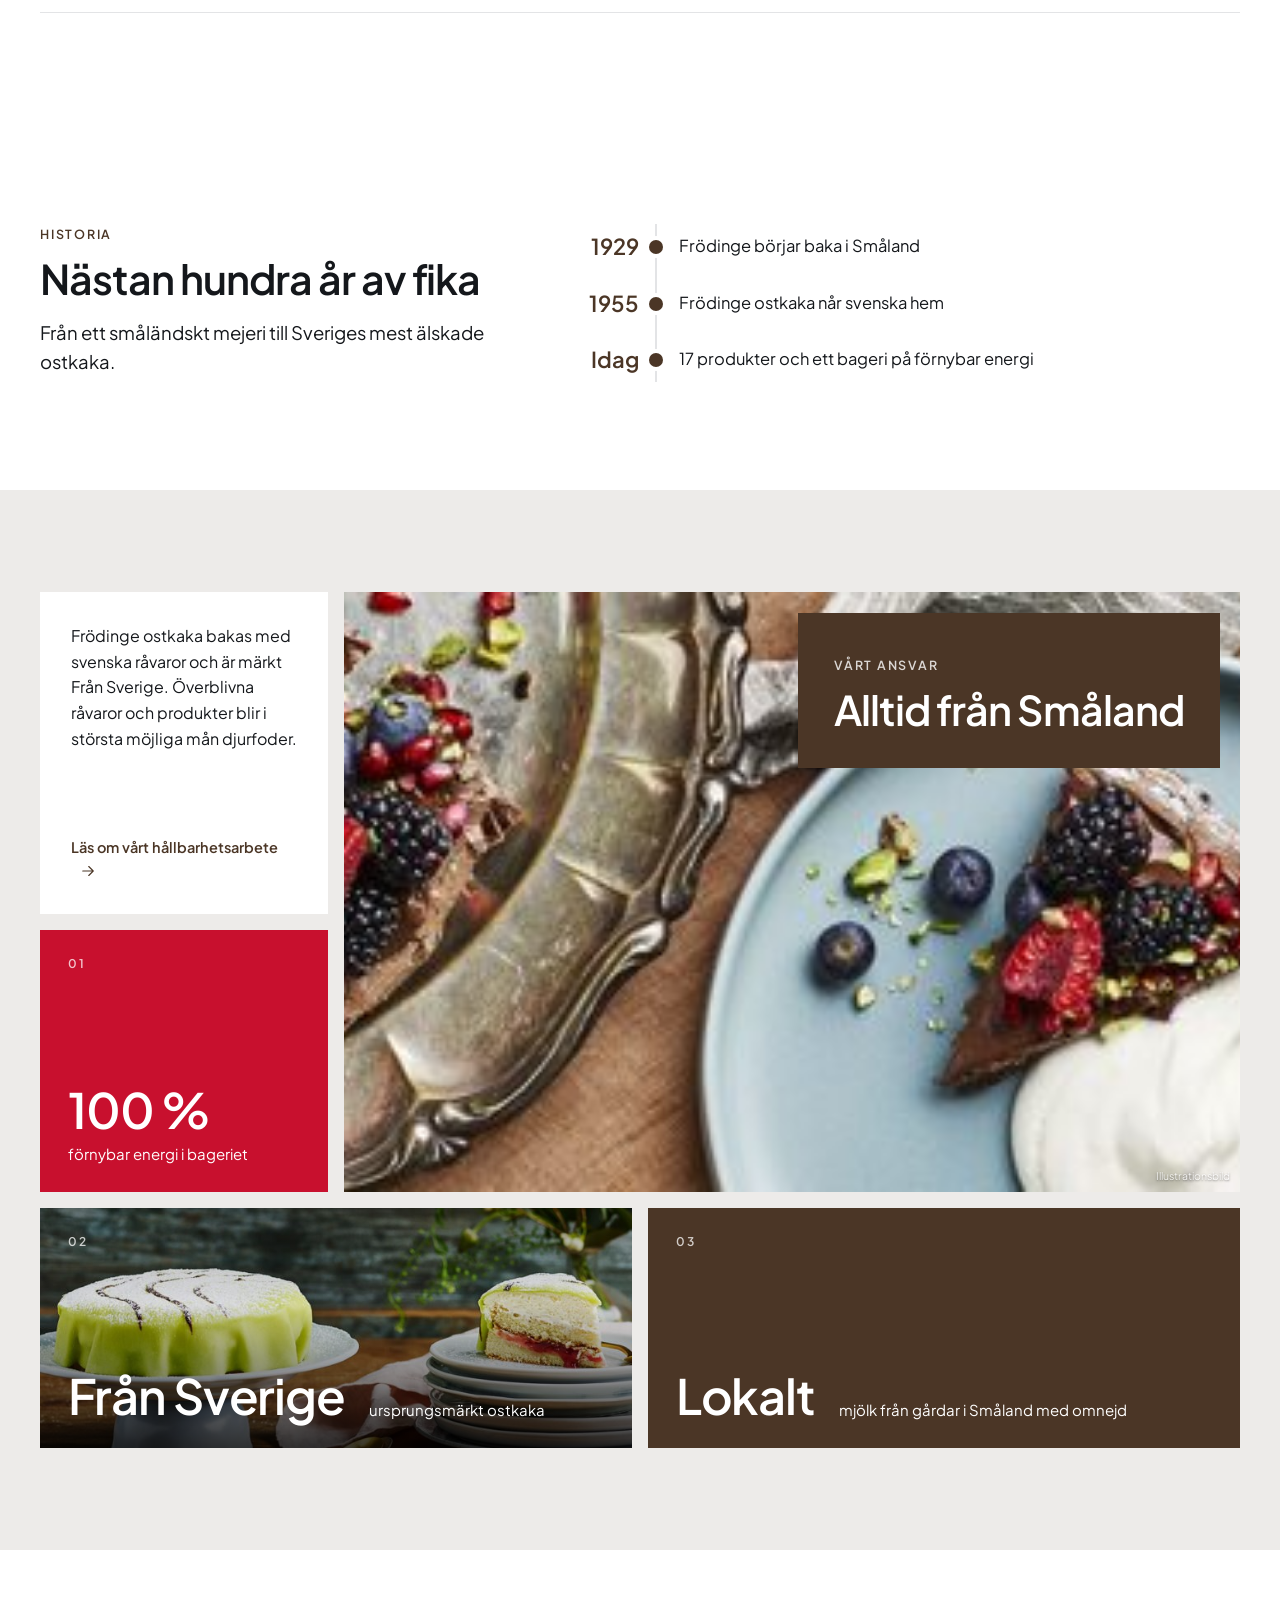
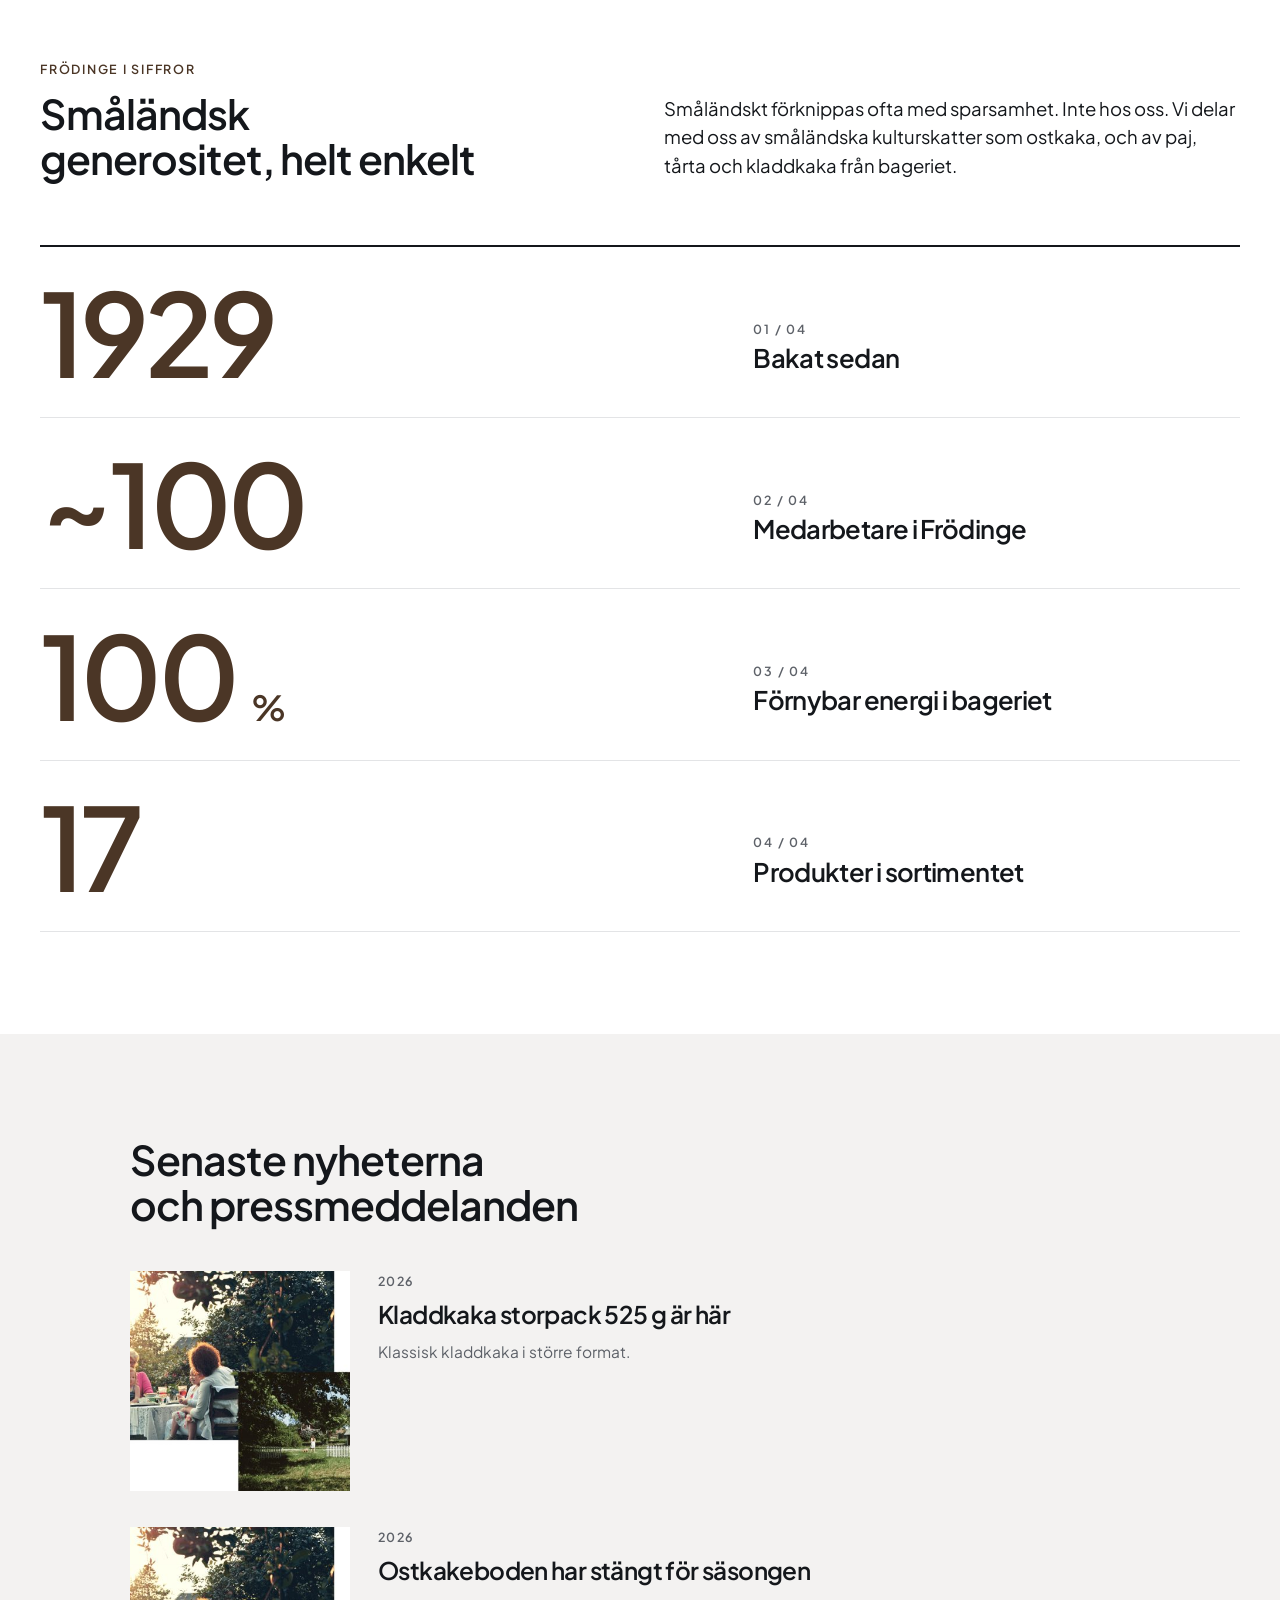
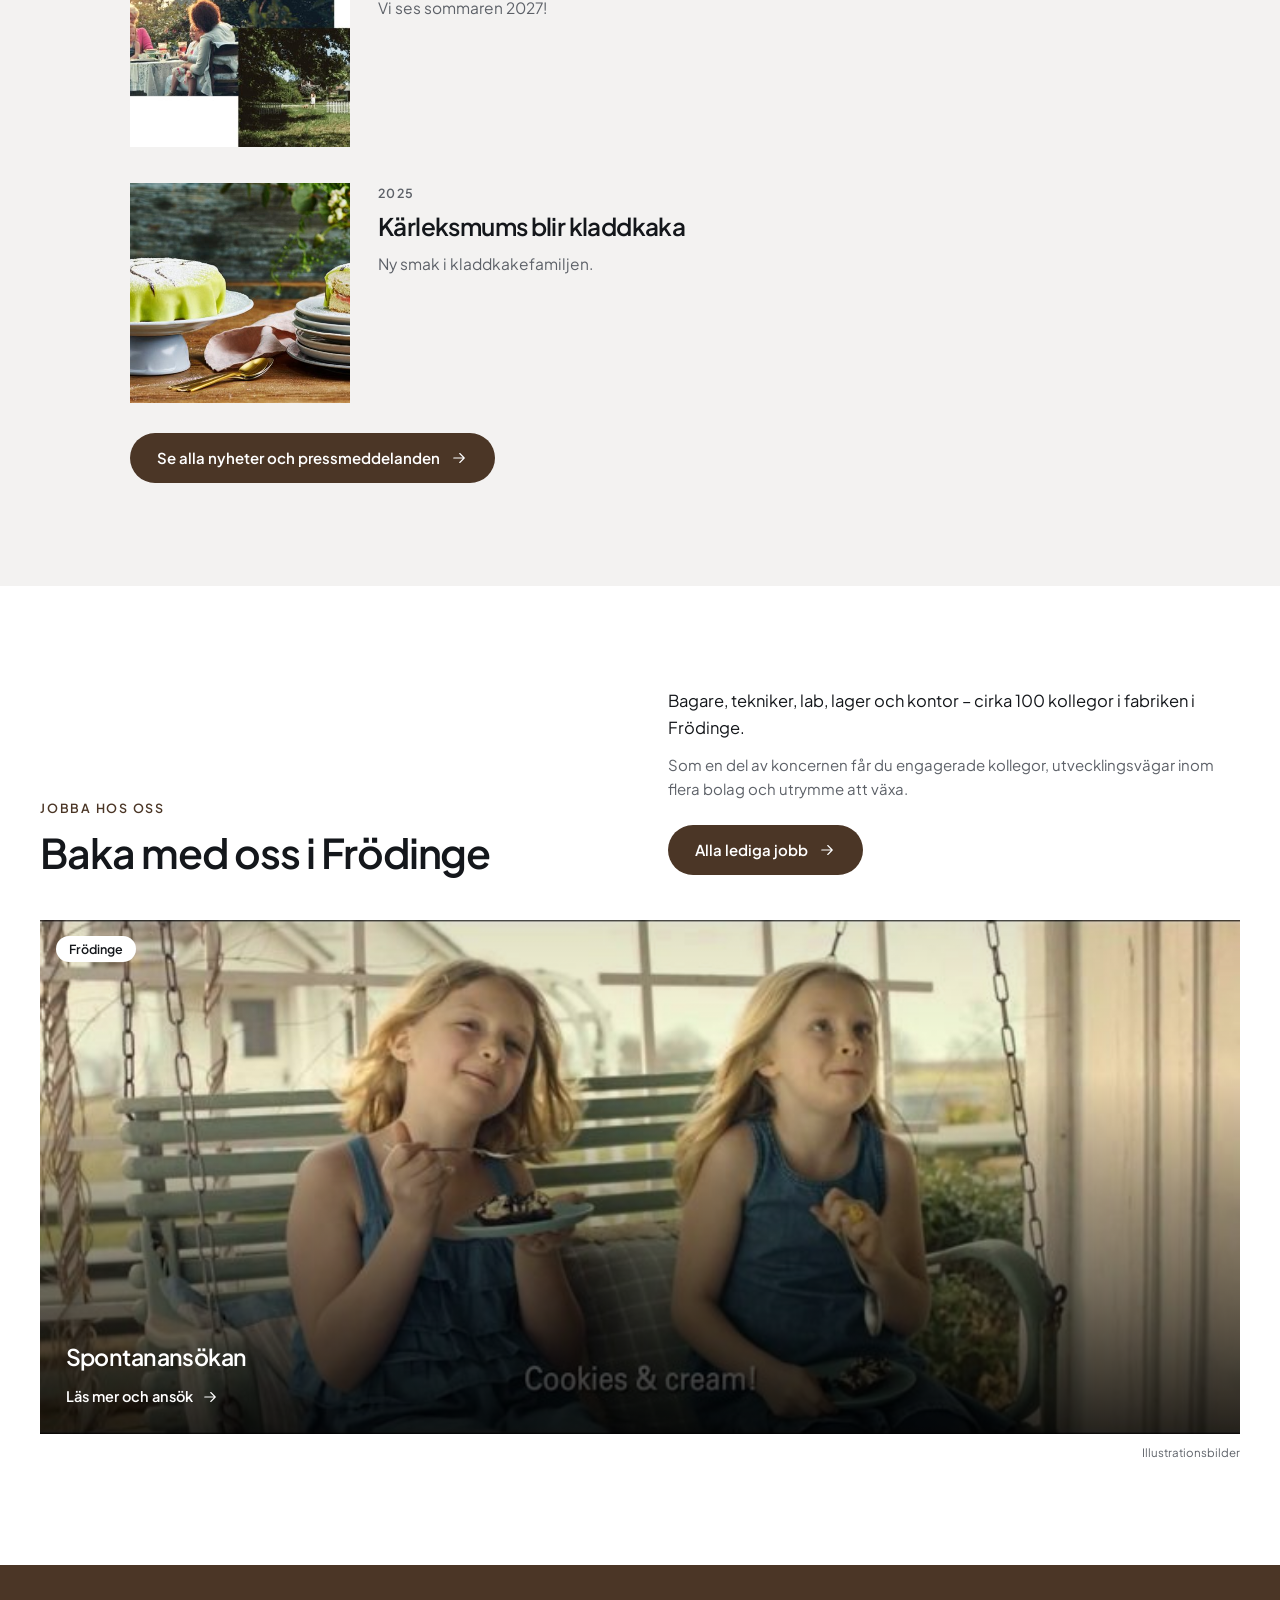
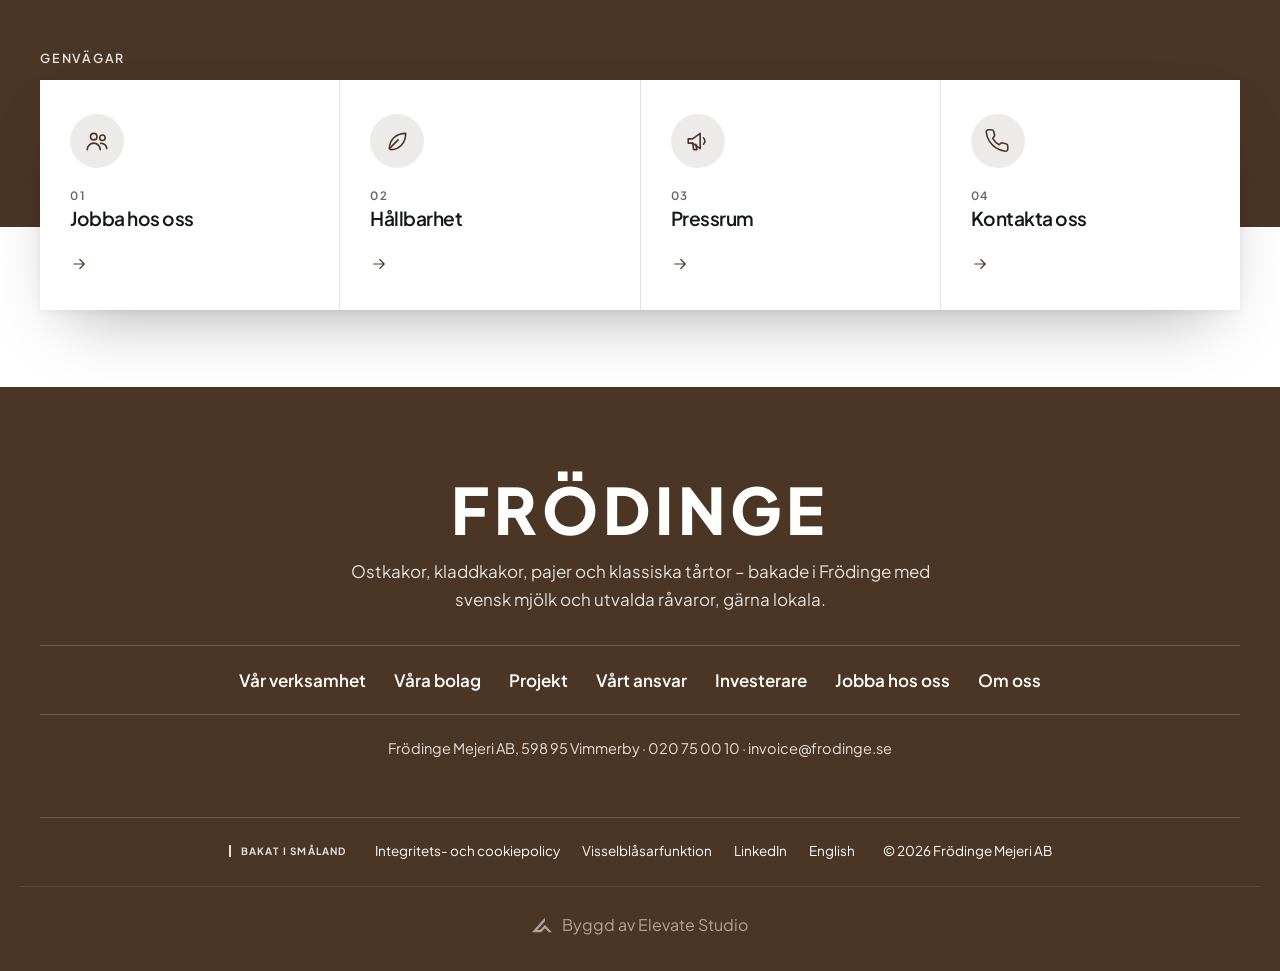
==== commit fe9596f0: "Bygg om sajten med koncern-agenten Co-Authored-By: Claude Opus 5.5 <noreply@anthropic.com> Claude-Se" ====
--- a/index.html
+++ b/index.html
@@ -1,241 +1,72 @@
 <!doctype html>
-<html lang="sv">
+<html lang="sv" id="top">
 <head>
 <meta charset="utf-8">
-<meta name="viewport" content="width=device-width, initial-scale=1">
-<title>Frödinge Koncept</title>
-<meta name="robots" content="noindex">
-<link rel="preconnect" href="https://fonts.googleapis.com">
-<link href="https://fonts.googleapis.com/css2?family=Barlow+Condensed:wght@600;800&family=Barlow:wght@400;500;600&display=swap" rel="stylesheet">
-<style>
-:root{--red:#c8102e;--red-d:#9e0b23;--ink:#1a1a1a;--bg:#fff;--grey:#f2f2f2;--mid:#6b6b6b;--line:#e3e3e3}
-@media (prefers-color-scheme: dark){:root:not([data-theme="light"]){--ink:#f2f2f2;--bg:#121212;--grey:#1d1d1d;--mid:#a5a5a5;--line:#2c2c2c}}
-:root[data-theme="dark"]{--ink:#f2f2f2;--bg:#121212;--grey:#1d1d1d;--mid:#a5a5a5;--line:#2c2c2c}
-*{box-sizing:border-box}
-html{scroll-behavior:smooth}
-body{margin:0;background:var(--bg);color:var(--ink);font:17px/1.55 Barlow,Arial,sans-serif}
-img{display:block;max-width:100%}
-a{color:inherit}
-.w{max-width:1320px;margin:0 auto;padding:0 32px}
-h1,h2,h3,.cond{font-family:"Barlow Condensed",Impact,sans-serif;text-transform:uppercase;letter-spacing:.01em;line-height:.95;margin:0}
-.concept{background:#000;color:#bbb;font-size:12px;text-align:center;padding:5px 16px}
-.concept a{color:#fff}
-.util{background:var(--grey);font-size:13px}
-.util .w{display:flex;justify-content:flex-end;gap:24px;height:34px;align-items:center}
-.util a{text-decoration:none;color:var(--mid)}
-.util a:hover{color:var(--ink)}
-header{position:sticky;top:0;z-index:20;background:var(--bg);border-bottom:1px solid var(--line)}
-header .w{display:flex;align-items:center;height:84px;gap:48px}
-header .logo{height:58px;width:auto;background:#fff;padding:4px 8px}
-header nav{display:flex;gap:36px;flex:1}
-header nav a{font:600 19px "Barlow Condensed",sans-serif;text-transform:uppercase;text-decoration:none;letter-spacing:.04em;padding:30px 0;border-bottom:3px solid transparent}
-header nav a:hover{border-color:var(--red);color:var(--red)}
-.icons{display:flex;gap:20px}
-.icons svg{width:22px;height:22px;stroke:currentColor;fill:none;stroke-width:2}
-.btn{display:inline-flex;align-items:center;gap:10px;background:var(--red);color:#fff;font:600 18px "Barlow Condensed",sans-serif;text-transform:uppercase;letter-spacing:.06em;padding:16px 30px;text-decoration:none;border:0;cursor:pointer;transition:background .2s}
-.btn:hover{background:var(--red-d)}
-.btn.white{background:#fff;color:var(--red)}
-.btn::after{content:"→"}
-.hero{position:relative;height:min(82vh,760px);min-height:520px;color:#fff;overflow:hidden}
-.hero img{position:absolute;inset:0;width:100%;height:100%;object-fit:cover}
-.hero::after{content:"";position:absolute;inset:0;background:linear-gradient(90deg,rgba(0,0,0,.72) 0%,rgba(0,0,0,.35) 45%,rgba(0,0,0,0) 70%)}
-.hero .w{position:relative;z-index:1;height:100%;display:flex;flex-direction:column;justify-content:flex-end;padding-bottom:90px}
-.hero h1{font-size:clamp(64px,10vw,150px);font-weight:800;max-width:900px}
-.hero p{font-size:22px;max-width:520px;margin:22px 0 34px}
-.band{background:var(--red);color:#fff;overflow:hidden}
-.band .w{display:grid;grid-template-columns:1fr auto;align-items:center;gap:40px;min-height:260px}
-.band small{font:600 16px "Barlow Condensed";letter-spacing:.2em;opacity:.8}
-.band h2{font-size:clamp(40px,5vw,72px);font-weight:800;margin:6px 0 20px}
-.band img{height:300px;width:auto;margin:-20px 0;filter:drop-shadow(0 20px 30px rgba(0,0,0,.35))}
-.cats{display:grid;grid-template-columns:repeat(4,1fr)}
-.cat{position:relative;aspect-ratio:3/4;overflow:hidden;color:#fff;text-decoration:none}
-.cat img{width:100%;height:100%;object-fit:cover;transition:transform .6s}
-.cat:hover img{transform:scale(1.06)}
-.cat::after{content:"";position:absolute;inset:0;background:linear-gradient(transparent 45%,rgba(0,0,0,.7))}
-.cat div{position:absolute;left:28px;right:28px;bottom:28px;z-index:1}
-.cat h3{font-size:44px;font-weight:800}
-.cat span{font:600 15px "Barlow Condensed";letter-spacing:.14em;text-transform:uppercase;border-bottom:2px solid #fff}
-section.pad{padding:110px 0}
-.head{display:flex;justify-content:space-between;align-items:flex-end;gap:24px;margin-bottom:40px;flex-wrap:wrap}
-.head h2{font-size:clamp(48px,6vw,88px);font-weight:800}
-.tabs{display:flex;gap:32px;border-bottom:1px solid var(--line);margin-bottom:40px;overflow-x:auto}
-.tabs button{background:none;border:0;color:var(--mid);font:600 20px "Barlow Condensed";text-transform:uppercase;letter-spacing:.05em;padding:0 0 14px;border-bottom:3px solid transparent;cursor:pointer;white-space:nowrap}
-.tabs button[aria-selected=true]{color:var(--ink);border-color:var(--red)}
-.shelf{display:grid;grid-template-columns:repeat(auto-fill,minmax(230px,1fr));gap:2px;background:var(--line);border:1px solid var(--line)}
-.p{background:var(--bg);padding:34px 24px 26px;text-align:center}
-.p .img{background:var(--grey);aspect-ratio:1;display:flex;align-items:center;justify-content:center;margin-bottom:20px;padding:22px}
-.p img{max-height:100%;object-fit:contain;transition:transform .3s}
-.p:hover img{transform:scale(1.05) rotate(-2deg)}
-.p h3{font-size:24px;font-weight:600}
-.p small{color:var(--mid);font-size:14px}
-.heritage{display:grid;grid-template-columns:1fr 1fr;min-height:640px}
-.heritage img{width:100%;height:100%;object-fit:cover}
-.heritage .t{background:var(--grey);padding:90px 80px;display:flex;flex-direction:column;justify-content:center}
-.big{font:800 clamp(120px,16vw,220px)/.8 "Barlow Condensed";color:var(--red);margin-bottom:20px}
-.heritage h2{font-size:56px;font-weight:800;margin-bottom:20px}
-.heritage p{color:var(--mid);max-width:520px}
-.film{background:#0d0d0d;color:#fff}
-.film .head h2{color:#fff}
-.film .head p{color:#aaa;max-width:420px;margin:0}
-.vids{display:grid;grid-template-columns:2fr 1fr;gap:24px}
-.vid{position:relative;aspect-ratio:16/9;background:#000;overflow:hidden;cursor:pointer;border:0;padding:0;width:100%;display:block}
-.vid img{width:100%;height:100%;object-fit:cover;opacity:.8;transition:opacity .3s,transform .6s}
-.vid:hover img{opacity:1;transform:scale(1.03)}
-.vid .play{position:absolute;left:28px;bottom:28px;display:flex;align-items:center;gap:14px;color:#fff;font:600 20px "Barlow Condensed";text-transform:uppercase;letter-spacing:.06em}
-.vid .play i{width:64px;height:64px;background:var(--red);display:flex;align-items:center;justify-content:center}
-.vid .play i::after{content:"";border-left:18px solid #fff;border-top:11px solid transparent;border-bottom:11px solid transparent;margin-left:4px}
-.vid iframe{position:absolute;inset:0;width:100%;height:100%;border:0}
-.side{display:flex;flex-direction:column;gap:24px}
-.side a.yt{display:flex;align-items:center;justify-content:center;flex:1;border:1px solid #333;text-decoration:none;font:600 22px "Barlow Condensed";text-transform:uppercase;letter-spacing:.06em;min-height:120px}
-.side a.yt:hover{background:var(--red);border-color:var(--red)}
-.green{position:relative;min-height:620px;color:#fff;display:flex;align-items:center}
-.green>img{position:absolute;inset:0;width:100%;height:100%;object-fit:cover}
-.green .box{position:relative;background:var(--red);padding:60px;max-width:560px}
-.green h2{font-size:64px;font-weight:800;margin-bottom:18px}
-.green p{margin:0 0 30px;font-size:19px}
-.facts{display:grid;grid-template-columns:repeat(3,1fr);border-top:1px solid var(--line)}
-.facts div{padding:50px 32px;border-right:1px solid var(--line)}
-.facts div:last-child{border:0}
-.facts b{display:block;font:800 72px/.9 "Barlow Condensed";color:var(--red)}
-.facts span{font:600 18px "Barlow Condensed";text-transform:uppercase;letter-spacing:.08em}
-.facts p{color:var(--mid);font-size:15px;margin:10px 0 0}
-footer{background:#111;color:#bbb;padding:80px 0 30px;font-size:15px}
-footer .cols{display:grid;grid-template-columns:1.4fr repeat(3,1fr);gap:40px;padding-bottom:60px;border-bottom:1px solid #2a2a2a}
-footer h4{font:600 18px "Barlow Condensed";text-transform:uppercase;letter-spacing:.1em;color:#fff;margin:0 0 18px}
-footer ul{list-style:none;margin:0;padding:0}
-footer li{margin-bottom:10px}
-footer a{text-decoration:none}
-footer a:hover{color:#fff}
-footer .logo{height:70px;background:#fff;padding:6px 10px;margin-bottom:20px}
-footer .bottom{display:flex;justify-content:space-between;flex-wrap:wrap;gap:16px;padding-top:26px;font-size:13px;color:#777}
-@media (max-width:1000px){
- header nav{display:none}
- .cats{grid-template-columns:1fr 1fr}
- .heritage,.vids{grid-template-columns:1fr}
- .heritage img{height:420px}
- .heritage .t{padding:60px 32px}
- footer .cols{grid-template-columns:1fr 1fr}
-}
-@media (max-width:640px){
- .w{padding:0 16px}
- .util{display:none}
- header .w{height:68px}
- header .logo{height:46px}
- .band .w{grid-template-columns:1fr;padding:40px 16px}
- .band img{height:220px;margin:0 auto}
- .cat h3{font-size:32px}
- .cat div{left:16px;bottom:16px}
- section.pad{padding:70px 0}
- .facts{grid-template-columns:1fr}
- .facts div{border-right:0;border-bottom:1px solid var(--line);padding:34px 16px}
- .green .box{padding:36px 24px;margin:0 16px}
- .green h2{font-size:44px}
- footer .cols{grid-template-columns:1fr}
-}
-</style>
+<meta name="viewport" content="width=device-width,initial-scale=1,viewport-fit=cover">
+<title>Frödinge Mejeri AB – Bakat med småländsk stolthet sedan 1929</title>
+<meta name="description" content="Ostkakor, kladdkakor, pajer och klassiska tårtor – bakade i Frödinge med svensk mjölk och utvalda råvaror, gärna lokala.">
+<meta name="theme-color" content="#4b3626"><meta name="robots" content="noindex, nofollow">
+<meta property="og:title" content="Frödinge Mejeri AB – Bakat med småländsk stolthet sedan 1929"><meta property="og:description" content="Ostkakor, kladdkakor, pajer och klassiska tårtor – bakade i Frödinge med svensk mjölk och utvalda råvaror, gärna lokala."><meta property="og:image" content="img/fr10.jpg">
+<link rel="preconnect" href="https://fonts.googleapis.com"><link rel="preconnect" href="https://fonts.gstatic.com" crossorigin><link rel="stylesheet" href="https://fonts.googleapis.com/css2?family=Plus+Jakarta+Sans:wght@400;500;600;700&display=swap">
+<link rel="stylesheet" href="assets/tokens.css?v=592a718e">
+<link rel="stylesheet" href="assets/bas.css?v=f351c1c4">
+<link rel="icon" href="assets/favicon.svg" type="image/svg+xml">
 </head>
-<body>
-<div class="concept">Inofficiellt designkoncept, inte Frödinges riktiga webbplats. Innehåll © Orkla / Frödinge. Officiell sida: <a href="https://www.frodinge.se">frodinge.se</a></div>
-<div class="util"><div class="w"><a href="#kontakt">Foodservice</a><a href="#kontakt">Press</a><a href="#kontakt">Jobba hos oss</a><a href="#kontakt">Kontakt</a><a href="#">SV</a></div></div>
-<header><div class="w">
- <a href="#top"><img class="logo" src="img/logo.png" alt="Frödinge"></a>
- <nav><a href="#produkter">Produkter</a><a href="#arv">Om Frödinge</a><a href="#filmer">Filmer</a><a href="#hallbarhet">Hållbarhet</a><a href="#kontakt">Kontakt</a></nav>
- <div class="icons"><svg viewBox="0 0 24 24"><circle cx="11" cy="11" r="7"/><path d="m20 20-4-4"/></svg></div>
-</div></header>
-
-<main id="top">
-<section class="hero">
- <img src="img/om.jpg" alt="Ostkaka med bär från Frödinge">
- <div class="w">
-  <h1>Fika sedan 1929.</h1>
-  <p>Ostkaka, kladdkaka, pajer och tårtor. Bakade i Frödinge, Småland, med svensk mjölk och utvalda råvaror.</p>
-  <div><a class="btn" href="#produkter">Upptäck sortimentet</a></div>
- </div>
-</section>
-
-<section class="band"><div class="w">
- <div><small>NYHET</small><h2>Kladdkaka storpack.<br>Mer att dela.</h2><a class="btn white" href="#produkter">Se produkten</a></div>
- <img src="img/p-kladdstor.png" alt="Frödinge Kladdkaka storpack 525 g">
-</div></section>
-
-<section class="cats">
- <a class="cat" href="#produkter" data-tab="0"><img src="img/cat-ostkaka.png" alt=""><div><h3>Ostkakor</h3><span>5 produkter</span></div></a>
- <a class="cat" href="#produkter" data-tab="1"><img src="img/cat-kladdkaka.png" alt=""><div><h3>Kladdkakor</h3><span>7 produkter</span></div></a>
- <a class="cat" href="#produkter" data-tab="2"><img src="img/cat-paj.png" alt=""><div><h3>Dessertpajer</h3><span>2 produkter</span></div></a>
- <a class="cat" href="#produkter" data-tab="3"><img src="img/cat-tarta.png" alt=""><div><h3>Tårtor</h3><span>3 produkter</span></div></a>
-</section>
-
-<section class="pad" id="produkter"><div class="w">
- <div class="head"><h2>Sortimentet</h2></div>
- <div class="tabs" role="tablist" id="tabs"></div>
- <div class="shelf" id="shelf"></div>
-</div></section>
-
-<section class="heritage" id="arv">
- <img src="img/film2.jpeg" alt="Fika med Frödinge">
- <div class="t">
-  <div class="big">1955</div>
-  <h2>Sveriges mest älskade ostkaka.</h2>
-  <p>Ostkakan är en småländsk kulturskatt sedan 1600-talet. 1955 gjorde klassikern från Frödinge sitt intåg i svenska hem, och sedan dess har vi aldrig tummat på receptet: äkta mandel, färsk svensk mjölk och grädde från gårdar i Småland.</p>
-  <p>Småländskt förknippas med sparsamhet. Inte hos oss. Vi bjuder på oss själva.</p>
- </div>
-</section>
-
-<section class="facts"><div class="w" style="display:contents">
- <div><b>~100</b><span>Medarbetare</span><p>Bagare, tekniker, lab och kontor i fabriken i Frödinge.</p></div>
- <div><b>100%</b><span>Förnybar energi</span><p>Pellets, lokal fjärrvärme, vatten- och vindkraft.</p></div>
- <div><b>17</b><span>Produkter</span><p>Ostkakor, kladdkakor, pajer och klassiska tårtor.</p></div>
-</div></section>
-
-<section class="pad film" id="filmer"><div class="w">
- <div class="head"><h2>Frödinge på film</h2><p>De senaste reklamfilmerna och historien bakom bageriet.</p></div>
- <div class="vids">
-  <button class="vid" data-id="B_HpkTvghd4"><img src="img/film2.jpeg" alt=""><span class="play"><i></i>Reklamfilm</span></button>
-  <div class="side">
-   <button class="vid" data-id="MnmV-hen6LE"><img src="img/fossilfritt.jpg" alt=""><span class="play"><i></i>Fossilfritt bageri</span></button>
-   <a class="yt" href="https://www.youtube.com/@frodinge4787" target="_blank" rel="noopener">Alla filmer på YouTube →</a>
+<body class="har-hero" data-hero="helskarm" data-header="transparent" data-meny="inline" data-ruta="mork" data-kort="overlay" data-knapp="fylld" data-projekt="karusell" data-nyheter="lista" data-sidhero="bild" data-motiv="inget" data-herotext="hoger" data-rubrik="standard" data-kursiv="0">
+<div class="demo-rad" role="note">Förslag från Elevate Studio – inte Frödinges officiella webbplats. Innehåll och bilder © Orkla / Frödinge.</div><a class="skip" href="#main">Hoppa till innehållet</a>
+<div class="topprad"><div class="wrap"><a href="index.html"><svg class="ik" viewBox="0 0 24 24" fill="none" stroke="currentColor" stroke-width="1.5" stroke-linecap="round" stroke-linejoin="round" aria-hidden="true"><path d="M3 11 12 3l9 8v10h-6v-6H9v6H3z"/></svg><span>Frödinge-koncernen</span></a><a class="t-dold" href="bolag.html">Våra bolag</a><a class="t-dold" href="investerare.html">Investerare</a><a href="#" lang="en"><svg class="ik" viewBox="0 0 24 24" fill="none" stroke="currentColor" stroke-width="1.5" stroke-linecap="round" stroke-linejoin="round" aria-hidden="true"><circle cx="12" cy="12" r="9"/><path d="M3 12h18M12 3c2.5 2.5 3.8 5.5 3.8 9s-1.3 6.5-3.8 9c-2.5-2.5-3.8-5.5-3.8-9S9.5 5.5 12 3z"/></svg><span>Language/Språk</span></a></div></div><header class="head" id="head">
+  <div class="wrap">
+    <a class="logga" href="index.html" aria-label="Frödinge Mejeri AB, till startsidan"><span class="ord">Frödinge</span><span class="tag">Bakat i Småland</span></a>
+    <nav class="nav" aria-label="Huvudmeny"><a href="verksamhet.html">Vår verksamhet</a><a href="bolag.html">Våra bolag</a><a href="hallbarhet.html">Vårt ansvar</a><a href="karriar.html">Jobba hos oss</a><a href="om-oss.html">Om oss</a></nav>
+    <div class="head-verktyg">
+      <a class="knapp knapp-primar head-kontakt" href="om-oss.html#kontakt">Kontakta oss</a>
+      <a class="sok" href="#" aria-label="Sök"><svg class="ik" viewBox="0 0 24 24" fill="none" stroke="currentColor" stroke-width="1.5" stroke-linecap="round" stroke-linejoin="round" aria-hidden="true"><circle cx="11" cy="11" r="7"/><path d="m20 20-4-4"/></svg><span>Sök</span></a>
+      <button class="meny-knapp" id="menyKnapp" type="button" aria-expanded="false" aria-controls="meny" aria-label="Öppna menyn"><span class="ord">Meny</span><span class="streck"><i></i><i></i><i></i></span></button>
+    </div>
   </div>
- </div>
-</div></section>
-
-<section class="green" id="hallbarhet">
- <img src="img/fossilfritt.jpg" alt="Bageriet i Frödinge från ovan">
- <div class="w"><div class="box">
-  <h2>Ett fossilfritt bageri.</h2>
-  <p>Med pellets från småländska skogar, lokal fjärrvärme och el från vatten och vind har vi ställt om hela bageriet i Frödinge till förnybar energi. Vår ostkaka är märkt Från Sverige.</p>
-  <a class="btn white" href="#filmer">Se filmen</a>
- </div></div>
-</section>
+  <nav class="meny" id="meny" aria-label="Meny" hidden>
+    <div class="wrap">
+      <ul class="meny-huvud"><li><a href="verksamhet.html">Vår verksamhet</a></li><li><a href="bolag.html">Våra bolag</a></li><li><a href="projekt.html">Projekt</a></li><li><a href="hallbarhet.html">Vårt ansvar</a></li><li><a href="investerare.html">Investerare</a></li><li><a href="karriar.html">Jobba hos oss</a></li><li><a href="om-oss.html">Om oss</a></li></ul>
+      <div><h4>Våra bolag</h4><ul><li><a href="bolag.html#bolag-0">Frödinge</a></li><li><a href="bolag.html#bolag-1">Frödinge Foodservice</a></li><li><a href="bolag.html#bolag-2">Ostkakeboden</a></li></ul></div>
+      <div><h4>Genvägar</h4><ul><li><a href="investerare.html#rapporter">Rapporter</a></li><li><a href="om-oss.html#press">Nyheter och press</a></li><li><a href="karriar.html#jobb">Lediga jobb</a></li><li><a href="om-oss.html#kontakt">Kontakta oss</a></li></ul></div>
+    </div>
+  </nav>
+</header>
+<main id="main">
+<section class="hero hero-helskarm" aria-label="Aktuellt"><div class="bildspel" data-bildspel><div class="bild-slide aktiv"><div class="bild-fyll skugga-bild"><img src="img/fr10.jpg" srcset="img/fr10-s.jpg 700w, img/fr10.jpg 1600w" sizes="100vw" alt="Prinsesstårta" fetchpriority=high decoding="async"></div><div class="slide-text hero-txt"><div class="wrap"><div><span class="etikett" style="color:#fff;opacity:.85">Bageri &amp; mejeri</span><h1>Ingen dag är komplett utan en ordentlig fika</h1></div><div><p class="ingress">Ostkakor, kladdkakor, pajer och klassiska tårtor – bakade i Frödinge med svensk mjölk och utvalda råvaror, gärna lokala.</p><div class="knappar"><a class="knapp knapp-ljus" href="verksamhet.html"><span>Upptäck vår verksamhet</span><svg class="pil" viewBox="0 0 24 24" fill="none" stroke="currentColor" stroke-width="1.5" stroke-linecap="round" stroke-linejoin="round" aria-hidden="true"><path d="M5 12h14M13 6l6 6-6 6"/></svg></a></div></div></div></div></div><div class="bild-slide"><div class="bild-fyll skugga-bild"><img src="img/fr04.jpg" srcset="img/fr04-s.jpg 700w, img/fr04.jpg 1600w" sizes="100vw" alt="Frödinge bageri i höstlandskap" loading=lazy decoding="async"></div><div class="slide-text hero-txt"><div class="wrap"><div><span class="etikett" style="color:#fff;opacity:.85">Bageri &amp; mejeri</span><h2>Ett bageri på förnybar energi</h2></div><div><p class="ingress">Pellets från småländska skogar, lokal fjärrvärme och el från vatten och vind.</p><div class="knappar"><a class="knapp knapp-ljus" href="projekt.html"><span>Läs mer</span><svg class="pil" viewBox="0 0 24 24" fill="none" stroke="currentColor" stroke-width="1.5" stroke-linecap="round" stroke-linejoin="round" aria-hidden="true"><path d="M5 12h14M13 6l6 6-6 6"/></svg></a></div></div></div></div></div><div class="bild-slide"><div class="bild-fyll skugga-bild"><img src="img/fr14.jpg" srcset="img/fr14-s.jpg 700w, img/fr14.jpg 1600w" sizes="100vw" alt="Blåbärspaj" loading=lazy decoding="async"></div><div class="slide-text hero-txt"><div class="wrap"><div><span class="etikett" style="color:#fff;opacity:.85">Bageri &amp; mejeri</span><h2>Klassikern sedan 1955</h2></div><div><p class="ingress">Receptet på Frödinge ostkaka har aldrig ändrats.</p><div class="knappar"><a class="knapp knapp-ljus" href="projekt.html"><span>Läs mer</span><svg class="pil" viewBox="0 0 24 24" fill="none" stroke="currentColor" stroke-width="1.5" stroke-linecap="round" stroke-linejoin="round" aria-hidden="true"><path d="M5 12h14M13 6l6 6-6 6"/></svg></a></div></div></div></div></div><div class="spel-kontroll"><div class="spel-prickar"><button type="button" aria-label="Visa bild 1"></button><button type="button" aria-label="Visa bild 2"></button><button type="button" aria-label="Visa bild 3"></button></div></div><span class="foto-not">Illustrationsbild</span></div></section>
+<section class="sek " aria-labelledby="fbq-h"><div class="wrap">
+  <div class="fbq-ruta"><div class="fbq-huvud"><div><span class="etikett">Aktuellt från koncernen</span><h2 id="fbq-h">Det här gör vi just nu</h2></div>
+    <a class="textlank" href="projekt.html"><span>Alla projekt</span><svg class="pil" viewBox="0 0 24 24" fill="none" stroke="currentColor" stroke-width="1.5" stroke-linecap="round" stroke-linejoin="round" aria-hidden="true"><path d="M5 12h14M13 6l6 6-6 6"/></svg></a></div>
+  <ul class="fbq fbq-n3"><li><a href="projekt.html"><div class="bild-fyll"><img src="img/fr16.jpg" srcset="img/fr16-s.jpg 700w, img/fr16.jpg 1600w" sizes="(min-width:960px) 50vw, 100vw" alt="Råvaror från Småland" loading=lazy decoding="async"></div><span class="fbq-nr">01</span><div class="fbq-text"><h3>Ett bageri på förnybar energi</h3><div class="fbq-mer"><p>Pellets från småländska skogar, lokal fjärrvärme och el från vatten och vind.</p><span class="textlank"><span>Läs mer</span><svg class="pil" viewBox="0 0 24 24" fill="none" stroke="currentColor" stroke-width="1.5" stroke-linecap="round" stroke-linejoin="round" aria-hidden="true"><path d="M5 12h14M13 6l6 6-6 6"/></svg></span></div></div></a></li><li><a href="projekt.html"><div class="bild-fyll"><img src="img/fr06.jpg" srcset="img/fr06-s.jpg 700w, img/fr06.jpg 1600w" sizes="(min-width:960px) 50vw, 100vw" alt="Kladdkaka med grädde" loading=lazy decoding="async"></div><span class="fbq-nr">02</span><div class="fbq-text"><h3>Klassikern sedan 1955</h3><div class="fbq-mer"><p>Receptet på Frödinge ostkaka har aldrig ändrats.</p><span class="textlank"><span>Läs mer</span><svg class="pil" viewBox="0 0 24 24" fill="none" stroke="currentColor" stroke-width="1.5" stroke-linecap="round" stroke-linejoin="round" aria-hidden="true"><path d="M5 12h14M13 6l6 6-6 6"/></svg></span></div></div></a></li><li><a href="projekt.html"><div class="bild-fyll"><img src="img/fr03.jpg" srcset="img/fr03-s.jpg 700w, img/fr03.jpg 1600w" sizes="(min-width:960px) 50vw, 100vw" alt="Bageriet i Frödinge sett från ovan" loading=lazy decoding="async"></div><span class="fbq-nr">03</span><div class="fbq-text"><h3>Mjölk från gårdar i Småland</h3><div class="fbq-mer"><p>Våra råvaror kommer gärna från gårdarna runt omkring oss.</p><span class="textlank"><span>Läs mer</span><svg class="pil" viewBox="0 0 24 24" fill="none" stroke="currentColor" stroke-width="1.5" stroke-linecap="round" stroke-linejoin="round" aria-hidden="true"><path d="M5 12h14M13 6l6 6-6 6"/></svg></span></div></div></a></li></ul></div></div></section>
+<section class="sek " aria-labelledby="vv-h"><div class="wrap"><div class="sek-huvud mitt"><h2 id="vv-h">Vad blir det till fikat idag?</h2></div><nav class="vv-cirklar" aria-label="Vägval"><a href="verksamhet.html#omr-0"><span class="cirkel"><svg class="ik" viewBox="0 0 24 24" fill="none" stroke="currentColor" stroke-width="1.5" stroke-linecap="round" stroke-linejoin="round" aria-hidden="true"><path d="M3 11 12 3l9 8v10h-6v-6H9v6H3z"/></svg></span><span>Ostkakor</span></a><a href="verksamhet.html#omr-1"><span class="cirkel"><svg class="ik" viewBox="0 0 24 24" fill="none" stroke="currentColor" stroke-width="1.5" stroke-linecap="round" stroke-linejoin="round" aria-hidden="true"><path d="M5 19c0-8 6-14 15-14 0 9-6 15-14 15"/><path d="M5 19 13 11"/></svg></span><span>Kladdkakor</span></a><a href="verksamhet.html#omr-2"><span class="cirkel"><svg class="ik" viewBox="0 0 24 24" fill="none" stroke="currentColor" stroke-width="1.5" stroke-linecap="round" stroke-linejoin="round" aria-hidden="true"><circle cx="12" cy="12" r="4"/><path d="M12 2v2M12 20v2M4.9 4.9l1.4 1.4M17.7 17.7l1.4 1.4M2 12h2M20 12h2M4.9 19.1l1.4-1.4M17.7 6.3l1.4-1.4"/></svg></span><span>Dessertpajer</span></a><a href="verksamhet.html#omr-3"><span class="cirkel"><svg class="ik" viewBox="0 0 24 24" fill="none" stroke="currentColor" stroke-width="1.5" stroke-linecap="round" stroke-linejoin="round" aria-hidden="true"><path d="M12 19V5M6 11l6-6 6 6"/></svg></span><span>Klassiska tårtor</span></a><a href="verksamhet.html"><span class="cirkel"><svg class="ik" viewBox="0 0 24 24" fill="none" stroke="currentColor" stroke-width="1.5" stroke-linecap="round" stroke-linejoin="round" aria-hidden="true"><path d="M6 3h8l4 4v14H6z"/><path d="M14 3v4h4M9 12h6M9 16h6"/></svg></span><span>Recept &amp; servering</span></a><a href="bolag.html"><span class="cirkel"><svg class="ik" viewBox="0 0 24 24" fill="none" stroke="currentColor" stroke-width="1.5" stroke-linecap="round" stroke-linejoin="round" aria-hidden="true"><rect x="3" y="7" width="18" height="13" rx="1.5"/><path d="M9 7V4h6v3M3 13h18"/></svg></span><span>Foodservice</span></a><a href="om-oss.html"><span class="cirkel"><svg class="ik" viewBox="0 0 24 24" fill="none" stroke="currentColor" stroke-width="1.5" stroke-linecap="round" stroke-linejoin="round" aria-hidden="true"><path d="M9 4 3 6v14l6-2 6 2 6-2V4l-6 2z"/><path d="M9 4v14M15 6v14"/></svg></span><span>Ostkakeboden</span></a><a href="hallbarhet.html"><span class="cirkel"><svg class="ik" viewBox="0 0 24 24" fill="none" stroke="currentColor" stroke-width="1.5" stroke-linecap="round" stroke-linejoin="round" aria-hidden="true"><path d="m8 3-5 8h3l-3 5h10l-3-5h3z"/><path d="M8 16v5M17 7l-3 5h2l-3 4h8l-3-4h2z"/><path d="M17 16v5"/></svg></span><span>Vårt ansvar</span></a></nav></div></section>
+<section class="sek pa-yta" aria-labelledby="bo-h"><div class="wrap"><div class="sek-huvud"><div><span class="etikett">Koncernen</span><h2 id="bo-h">Våra bolag</h2></div><a class="knapp knapp-kontur" href="verksamhet.html"><span>Läs om vår verksamhet</span><svg class="pil" viewBox="0 0 24 24" fill="none" stroke="currentColor" stroke-width="1.5" stroke-linecap="round" stroke-linejoin="round" aria-hidden="true"><path d="M5 12h14M13 6l6 6-6 6"/></svg></a></div><ul class="bo-rund"><li><a href="bolag.html#bolag-0"><span class="rund-bild"><img src="img/fr15.jpg" srcset="img/fr15-s.jpg 700w, img/fr15.jpg 1600w" sizes="240px" alt="Prinsesstårta i genomskärning" loading=lazy decoding="async"></span><span class="bolagsnamn">Dagligvaruhandel</span><h3>Frödinge</h3><p>Ostkakor, kladdkakor, pajer och tårtor för konsumenter i hela Sverige.</p></a></li><li><a href="bolag.html#bolag-1"><span class="rund-bild"><img src="img/fr13.jpg" srcset="img/fr13-s.jpg 700w, img/fr13.jpg 1600w" sizes="240px" alt="Kladdkaka" loading=lazy decoding="async"></span><span class="bolagsnamn">Storhushåll</span><h3>Frödinge Foodservice</h3><p>Sortiment för storkök och restauranger via Martin &amp; Servera, Menigo och Svensk Cater.</p></a></li><li><a href="bolag.html#bolag-2"><span class="rund-bild"><img src="img/fr05.jpg" srcset="img/fr05-s.jpg 700w, img/fr05.jpg 1600w" sizes="240px" alt="Fika ur Frödinges reklamfilm" loading=lazy decoding="async"></span><span class="bolagsnamn">Servering</span><h3>Ostkakeboden</h3><p>Vår egen servering på Skolgatan 2 i Vimmerby, öppen sommartid.</p></a></li></ul></div></section>
+<section class="sek " aria-labelledby="fpa-h"><div class="wrap fv">
+  <div class="sek-huvud"><div><span class="etikett">Projekt</span><h2 id="fpa-h">Pågående och färdiga projekt</h2></div><a class="textlank" href="projekt.html"><span>Se alla projekt</span><svg class="pil" viewBox="0 0 24 24" fill="none" stroke="currentColor" stroke-width="1.5" stroke-linecap="round" stroke-linejoin="round" aria-hidden="true"><path d="M5 12h14M13 6l6 6-6 6"/></svg></a></div>
+  <div class="fpa"><div class="fpa-grupp"><div class="fpa-ar"><span>2026</span></div><ul class="fpa-lista"><li><a href="projekt.html"><div class="fpa-foto"><img src="img/fr01.jpg" srcset="img/fr01-s.jpg 700w, img/fr01.jpg 1600w" sizes="(min-width:900px) 220px, 34vw" alt="Barn som äter kladdkaka ur Frödinges reklamfilm" loading=lazy decoding="async"></div><div class="fpa-info"><span class="fpa-meta">Frödinge · Kladdkaka</span><h3>Kladdkaka storpack</h3><p>Klassisk kladdkaka i större format, 525 g – mer att dela.</p></div><span class="fpa-status">Färdigt</span></a></li></ul></div><div class="fpa-grupp"><div class="fpa-ar"><span>1955</span></div><ul class="fpa-lista"><li><a href="projekt.html"><div class="fpa-foto"><img src="img/fr02.jpg" srcset="img/fr02-s.jpg 700w, img/fr02.jpg 1600w" sizes="(min-width:900px) 220px, 34vw" alt="Ostkaka med jordgubbar på dukat bord" loading=lazy decoding="async"></div><div class="fpa-info"><span class="fpa-meta">Frödinge · Ostkaka</span><h3>Frödinge ostkaka</h3><p>Äkta mandel, färsk svensk mjölk och grädde. Märkt Från Sverige.</p></div><span class="fpa-status">Färdigt</span></a></li></ul></div><div class="fpa-grupp"><div class="fpa-ar"><span>Idag</span></div><ul class="fpa-lista"><li><a href="projekt.html"><div class="fpa-foto"><img src="img/fr09.jpg" srcset="img/fr09-s.jpg 700w, img/fr09.jpg 1600w" sizes="(min-width:900px) 220px, 34vw" alt="Pajer från Frödinge" loading=lazy decoding="async"></div><div class="fpa-info"><span class="fpa-meta">Frödinge · Tårta</span><h3>Prinsesstårta</h3><p>Saftig sockerkaka, hemgjord sylt och marsipan.</p></div><span class="fpa-status">Färdigt</span></a></li><li><a href="projekt.html"><div class="fpa-foto"><img src="img/fr08.jpg" srcset="img/fr08-s.jpg 700w, img/fr08.jpg 1600w" sizes="(min-width:900px) 220px, 34vw" alt="Tårta från Frödinge" loading=lazy decoding="async"></div><div class="fpa-info"><span class="fpa-meta">Frödinge · Paj</span><h3>Blåbärspaj</h3><p>Frasig mördeg och rikligt med blåbär.</p></div><span class="fpa-status">Färdigt</span></a></li><li><a href="projekt.html"><div class="fpa-foto"><img src="img/fr07.jpg" srcset="img/fr07-s.jpg 700w, img/fr07.jpg 1600w" sizes="(min-width:900px) 220px, 34vw" alt="Ostkaka serverad med bär" loading=lazy decoding="async"></div><div class="fpa-info"><span class="fpa-meta">Frödinge · Kladdkaka</span><h3>Semmelkladdkaka</h3><p>Kladdkaka möter semla.</p></div><span class="fpa-status">Färdigt</span></a></li><li><a href="projekt.html"><div class="fpa-foto"><img src="img/fr16.jpg" srcset="img/fr16-s.jpg 700w, img/fr16.jpg 1600w" sizes="(min-width:900px) 220px, 34vw" alt="Råvaror från Småland" loading=lazy decoding="async"></div><div class="fpa-info"><span class="fpa-meta">Frödinge · Hållbarhet</span><h3>Fossilfritt bageri</h3><p>Hela bageriet omställt till förnybara energikällor.</p></div><span class="fpa-status">Färdigt</span></a></li></ul></div></div></div></section>
+<section class="sek " aria-labelledby="tl-h"><div class="wrap tl-grid"><div class="tl-head"><span class="etikett">Historia</span><h2 id="tl-h">Nästan hundra år av fika</h2>
+  <p class="ingress" style="margin-top:18px">Från ett småländskt mejeri till Sveriges mest älskade ostkaka.</p></div><ol class="tidslinje"><li class="reveal"><b>1929</b><span>Frödinge börjar baka i Småland</span></li><li class="reveal"><b>1955</b><span>Frödinge ostkaka når svenska hem</span></li><li class="reveal"><b>Idag</b><span>17 produkter och ett bageri på förnybar energi</span></li></ol></div></section>
+<section class="sek pa-ton" aria-labelledby="mhn-h"><div class="wrap"><ul class="mhn mhn-n3"><li class="mhn-ruta mhn-stor"><div class="mhn-foto"><img src="img/fr06.jpg" srcset="img/fr06-s.jpg 700w, img/fr06.jpg 1600w" sizes="(min-width:1000px) 50vw, 100vw" alt="Kladdkaka med grädde" loading=lazy decoding="async"></div><span class="figtext">Illustrationsbild</span><div class="mhn-rub"><span class="etikett">Vårt ansvar</span><h2 id="mhn-h">Alltid från Småland</h2></div></li><li class="mhn-ruta mhn-txt"><p>Frödinge ostkaka bakas med svenska råvaror och är märkt Från Sverige. Överblivna råvaror och produkter blir i största möjliga mån djurfoder.</p><a class="textlank" href="hallbarhet.html"><span>Läs om vårt hållbarhetsarbete</span><svg class="pil" viewBox="0 0 24 24" fill="none" stroke="currentColor" stroke-width="1.5" stroke-linecap="round" stroke-linejoin="round" aria-hidden="true"><path d="M5 12h14M13 6l6 6-6 6"/></svg></a></li><li class="mhn-ruta mhn-mal mhn-m1"><span class="mhn-nr">01</span><div class="mhn-mtxt"><b>100 %</b><span>förnybar energi i bageriet</span></div></li><li class="mhn-ruta mhn-mal mhn-m2 mhn-pafoto"><div class="mhn-foto"><img src="img/fr10.jpg" srcset="img/fr10-s.jpg 700w, img/fr10.jpg 1600w" sizes="(min-width:1000px) 50vw, 100vw" alt="Prinsesstårta" loading=lazy decoding="async"></div><span class="mhn-nr">02</span><div class="mhn-mtxt"><b>Från Sverige</b><span>ursprungsmärkt ostkaka</span></div></li><li class="mhn-ruta mhn-mal mhn-m3"><span class="mhn-nr">03</span><div class="mhn-mtxt"><b>Lokalt</b><span>mjölk från gårdar i Småland med omnejd</span></div></li></ul></div></section>
+<section class="va sek " aria-labelledby="si-h"><div class="wrap"><div class="sve-huvud"><div><span class="etikett">Frödinge i siffror</span><h2 id="si-h">Småländsk generositet, helt enkelt</h2></div><p class="ingress">Småländskt förknippas ofta med sparsamhet. Inte hos oss. Vi delar med oss av småländska kulturskatter som ostkaka, och av paj, tårta och kladdkaka från bageriet.</p></div><ul class="sve"><li class="reveal"><b class="sve-tal">1929</b><div class="sve-text"><span class="sve-nr">01 / 04</span><h3>Bakat sedan</h3></div></li><li class="reveal"><b class="sve-tal">~100</b><div class="sve-text"><span class="sve-nr">02 / 04</span><h3>Medarbetare i Frödinge</h3></div></li><li class="reveal"><b class="sve-tal">100<small>%</small></b><div class="sve-text"><span class="sve-nr">03 / 04</span><h3>Förnybar energi i bageriet</h3></div></li><li class="reveal"><b class="sve-tal">17</b><div class="sve-text"><span class="sve-nr">04 / 04</span><h3>Produkter i sortimentet</h3></div></li></ul></div></section>
+<section class="sek pa-yta" aria-labelledby="ny-h"><div class="wrap smal" style="max-width:1100px">
+  <div class="sek-huvud"><h2 id="ny-h">Senaste nyheterna och pressmeddelanden</h2></div><div class="nyheter"><a class="nyhet reveal" href="om-oss.html#press"><div class="foto"><img src="img/fr16.jpg" srcset="img/fr16-s.jpg 700w, img/fr16.jpg 1600w" sizes="220px" alt="Råvaror från Småland" loading=lazy decoding="async"></div><div><time>2026</time><b>Kladdkaka storpack 525 g är här</b><p>Klassisk kladdkaka i större format.</p></div></a><a class="nyhet reveal" href="om-oss.html#press"><div class="foto"><img src="img/fr16.jpg" srcset="img/fr16-s.jpg 700w, img/fr16.jpg 1600w" sizes="220px" alt="Råvaror från Småland" loading=lazy decoding="async"></div><div><time>2026</time><b>Ostkakeboden har stängt för säsongen</b><p>Vi ses sommaren 2027!</p></div></a><a class="nyhet reveal" href="om-oss.html#press"><div class="foto"><img src="img/fr10.jpg" srcset="img/fr10-s.jpg 700w, img/fr10.jpg 1600w" sizes="220px" alt="Prinsesstårta" loading=lazy decoding="async"></div><div><time>2025</time><b>Kärleksmums blir kladdkaka</b><p>Ny smak i kladdkakefamiljen.</p></div></a></div>
+  <div class="knappar"><a class="knapp knapp-primar" href="om-oss.html#press"><span>Se alla nyheter och pressmeddelanden</span><svg class="pil" viewBox="0 0 24 24" fill="none" stroke="currentColor" stroke-width="1.5" stroke-linecap="round" stroke-linejoin="round" aria-hidden="true"><path d="M5 12h14M13 6l6 6-6 6"/></svg></a></div></div></section>
+<section class="sek " aria-labelledby="mpk-h"><div class="wrap"><div class="mpk-huvud"><div><span class="etikett">Jobba hos oss</span><h2 id="mpk-h">Baka med oss i Frödinge</h2></div><div class="mpk-ingress"><p>Bagare, tekniker, lab, lager och kontor – cirka 100 kollegor i fabriken i Frödinge.</p><p class="mpk-kultur">Som en del av koncernen får du engagerade kollegor, utvecklingsvägar inom flera bolag och utrymme att växa.</p><div class="knappar"><a class="knapp knapp-primar" href="karriar.html"><span>Alla lediga jobb</span><svg class="pil" viewBox="0 0 24 24" fill="none" stroke="currentColor" stroke-width="1.5" stroke-linecap="round" stroke-linejoin="round" aria-hidden="true"><path d="M5 12h14M13 6l6 6-6 6"/></svg></a></div></div></div><ul class="mpk mpk-n1"><li class="mpk-kort reveal"><a href="karriar.html"><div class="mpk-foto"><img src="img/fr01.jpg" srcset="img/fr01-s.jpg 700w, img/fr01.jpg 1600w" sizes="(min-width:1000px) 25vw, (min-width:600px) 50vw, 100vw" alt="Barn som äter kladdkaka ur Frödinges reklamfilm" loading=lazy decoding="async"></div><span class="mpk-ort">Frödinge</span><div class="mpk-text"><b>Spontanansökan</b><span class="textlank"><span>Läs mer och ansök</span><svg class="pil" viewBox="0 0 24 24" fill="none" stroke="currentColor" stroke-width="1.5" stroke-linecap="round" stroke-linejoin="round" aria-hidden="true"><path d="M5 12h14M13 6l6 6-6 6"/></svg></span></div></a></li></ul><p class="mpk-not">Illustrationsbilder</p></div></section>
+<section class="hsf " aria-label="Genvägar"><div class="hsf-farg" aria-hidden="true"></div><div class="wrap hv">
+  <span class="etikett hsf-et">Genvägar</span>
+  <nav class="hsf-kort n4" aria-label="Genvägar"><a href="karriar.html"><span class="hsf-ik"><svg class="ik" viewBox="0 0 24 24" fill="none" stroke="currentColor" stroke-width="1.5" stroke-linecap="round" stroke-linejoin="round" aria-hidden="true"><circle cx="9" cy="8" r="3"/><path d="M3 20c0-3.3 2.7-6 6-6s6 2.7 6 6"/><circle cx="17" cy="9" r="2.5"/><path d="M15.5 14.2A5 5 0 0 1 21 19"/></svg></span><span class="hsf-t"><small>01</small><b>Jobba hos oss</b></span><span class="hsf-pil"><svg class="pil" viewBox="0 0 24 24" fill="none" stroke="currentColor" stroke-width="1.5" stroke-linecap="round" stroke-linejoin="round" aria-hidden="true"><path d="M5 12h14M13 6l6 6-6 6"/></svg></span></a><a href="hallbarhet.html"><span class="hsf-ik"><svg class="ik" viewBox="0 0 24 24" fill="none" stroke="currentColor" stroke-width="1.5" stroke-linecap="round" stroke-linejoin="round" aria-hidden="true"><path d="M5 19c0-8 6-14 15-14 0 9-6 15-14 15"/><path d="M5 19 13 11"/></svg></span><span class="hsf-t"><small>02</small><b>Hållbarhet</b></span><span class="hsf-pil"><svg class="pil" viewBox="0 0 24 24" fill="none" stroke="currentColor" stroke-width="1.5" stroke-linecap="round" stroke-linejoin="round" aria-hidden="true"><path d="M5 12h14M13 6l6 6-6 6"/></svg></span></a><a href="om-oss.html#press"><span class="hsf-ik"><svg class="ik" viewBox="0 0 24 24" fill="none" stroke="currentColor" stroke-width="1.5" stroke-linecap="round" stroke-linejoin="round" aria-hidden="true"><path d="M3 10v4h4l7 5V5L7 10z"/><path d="M17 9a4 4 0 0 1 0 6M7 14l1 6h3l-1-5"/></svg></span><span class="hsf-t"><small>03</small><b>Pressrum</b></span><span class="hsf-pil"><svg class="pil" viewBox="0 0 24 24" fill="none" stroke="currentColor" stroke-width="1.5" stroke-linecap="round" stroke-linejoin="round" aria-hidden="true"><path d="M5 12h14M13 6l6 6-6 6"/></svg></span></a><a href="om-oss.html#kontakt"><span class="hsf-ik"><svg class="ik" viewBox="0 0 24 24" fill="none" stroke="currentColor" stroke-width="1.5" stroke-linecap="round" stroke-linejoin="round" aria-hidden="true"><path d="M21 16.5v3a2 2 0 0 1-2.2 2 19.8 19.8 0 0 1-8.6-3.1 19.5 19.5 0 0 1-6-6A19.8 19.8 0 0 1 1.1 3.8 2 2 0 0 1 3.1 1.6h3a2 2 0 0 1 2 1.7c.1 1 .4 1.9.7 2.8a2 2 0 0 1-.5 2.1L7.1 9.5a16 16 0 0 0 6 6l1.3-1.3a2 2 0 0 1 2.1-.4c.9.3 1.8.6 2.8.7a2 2 0 0 1 1.7 2z"/></svg></span><span class="hsf-t"><small>04</small><b>Kontakta oss</b></span><span class="hsf-pil"><svg class="pil" viewBox="0 0 24 24" fill="none" stroke="currentColor" stroke-width="1.5" stroke-linecap="round" stroke-linejoin="round" aria-hidden="true"><path d="M5 12h14M13 6l6 6-6 6"/></svg></span></a></nav></div></section>
 </main>
-
-<footer id="kontakt"><div class="w">
- <div class="cols">
-  <div><img class="logo" src="img/logo.png" alt="Frödinge"><p>Frödinge Mejeri AB<br>598 95 Vimmerby</p></div>
-  <div><h4>Konsumentkontakt</h4><ul><li>020 75 00 10</li><li>Mån–fre 09–11</li><li><a href="https://www.orkla.se/kontaktformular/">Kontaktformulär</a></li></ul></div>
-  <div><h4>Ostkakeboden</h4><ul><li>Skolgatan 2, Vimmerby</li><li>070 312 26 92</li><li>Öppnar sommaren 2027</li></ul></div>
-  <div><h4>Följ oss</h4><ul><li><a href="https://www.facebook.com/frodinge">Facebook</a></li><li><a href="https://www.instagram.com/frodingemejeri/">Instagram</a></li><li><a href="https://www.youtube.com/@frodinge4787">YouTube</a></li></ul></div>
- </div>
- <div class="bottom"><span>Designkoncept. Innehåll och bilder © Orkla / Frödinge Mejeri AB.</span><span>Foodservice via Martin &amp; Servera, Menigo, Svensk Cater</span></div>
-</div></footer>
-
-<script>
-const CATS=[
- ["Ostkakor",[["Ostkaka","300 g","p-ostkaka"],["Ostkaka","600 g","p-ostkaka600"],["Lättare ostkaka","","p-lattare"],["Julostkaka","750 g","p-julostkaka"],["Saffransostkaka","","p-saffransostkaka"]]],
- ["Kladdkakor",[["Kladdkaka storpack","525 g","p-kladdstor"],["Kladdkaka","400 g","p-kladdkaka"],["Citronkladdkaka","400 g","p-citron"],["Kärleksmumskladdkaka","","p-karleksmums"],["Saffranskladdkaka","400 g","p-saffranskladd"],["Semmelkladdkaka","400 g","p-semmel"],["Glutenfri kladdkaka","380 g","p-glutenfri"]]],
- ["Dessertpajer",[["Äppelpaj","400 g","p-appelpaj"],["Blåbärspaj","400 g","p-blabarspaj"]]],
- ["Klassiska tårtor",[["Jordgubbstårta","500 g","p-jordgubb"],["Prinsesstårta","480 g","p-prinsess"],["Schwarzwaldtårta","400 g","p-schwarzwald"]]]
-];
-const tabs=document.getElementById('tabs'),shelf=document.getElementById('shelf');
-function show(i){
- [...tabs.children].forEach((b,j)=>b.setAttribute('aria-selected',i===j));
- shelf.innerHTML=CATS[i][1].map(([n,w,f])=>`<div class="p"><div class="img"><img src="img/${f}.png" alt="${n}" loading="lazy"></div><h3>${n}</h3><small>${w||'&nbsp;'}</small></div>`).join('');
-}
-CATS.forEach(([n],i)=>{const b=document.createElement('button');b.role='tab';b.textContent=n;b.onclick=()=>show(i);tabs.appendChild(b)});
-show(0);
-document.querySelectorAll('.cat').forEach(a=>a.addEventListener('click',()=>show(+a.dataset.tab)));
-document.querySelectorAll('.vid').forEach(v=>v.addEventListener('click',()=>{
- v.innerHTML=`<iframe src="https://www.youtube-nocookie.com/embed/${v.dataset.id}?autoplay=1&rel=0" allow="autoplay; encrypted-media; fullscreen" allowfullscreen title="Frödinge film"></iframe>`;
-},{once:true}));
-</script>
+<footer class="fot fot-centrerad">
+  <div class="wrap">
+    <p class="fot-namn">Frödinge</p><p class="fot-mitt-text">Ostkakor, kladdkakor, pajer och klassiska tårtor – bakade i Frödinge med svensk mjölk och utvalda råvaror, gärna lokala.</p>
+    <nav class="fot-mitt-nav" aria-label="Sidfot"><a href="verksamhet.html">Vår verksamhet</a><a href="bolag.html">Våra bolag</a><a href="projekt.html">Projekt</a><a href="hallbarhet.html">Vårt ansvar</a><a href="investerare.html">Investerare</a><a href="karriar.html">Jobba hos oss</a><a href="om-oss.html">Om oss</a></nav>
+    <p class="fot-mitt-kontakt">Frödinge Mejeri AB, 598 95 Vimmerby · <a href="tel:020750010">020 75 00 10</a> · <a href="mailto:invoice@frodinge.se">invoice@frodinge.se</a></p>
+    
+    <div class="fot-slut"><span class="fot-tag">Bakat i Småland</span><nav aria-label="Juridiskt"><a href="#">Integritets- och cookiepolicy</a><a href="#">Visselblåsarfunktion</a><a href="#">LinkedIn</a><a href="#" lang=en>English</a></nav><span>© <span data-year>2026</span> Frödinge Mejeri AB</span></div>
+  </div>
+<!-- elevate-credit -->
+<style>.elevate-credit{max-width:1240px;margin:24px auto 0;padding:20px 16px 0;border-top:1px solid rgba(128,128,128,.25);display:flex;justify-content:center;box-sizing:border-box}.elevate-credit a{display:inline-flex;align-items:center;gap:10px;padding:8px 0;font:inherit;font-size:15px;line-height:1;color:inherit;opacity:.55;text-decoration:none;transition:opacity .2s}.elevate-credit a:hover,.elevate-credit a:focus-visible{opacity:1}.elevate-credit svg{width:20px;height:20px;flex:none;display:block}@media(min-width:1024px){.elevate-credit a{font-size:16px}}</style>
+<div class="elevate-credit"><a href="https://elevatestudio.nu" target="_blank" rel="noopener"><svg viewBox="0 0 1884.3 1353.9" aria-hidden="true"><path d="M0.0 1353.9 L1218.7 0.0 L1218.7 329.1 L479.7 1136.4 L786.7 1132.4 L1215.5 687.4 L1884.3 1349.9 L1590.1 1349.9 L1218.6 994.7 L865.4 1349.9Z" fill="currentColor"/></svg>Byggd av Elevate Studio</a></div>
+</footer>
+<script src="assets/sajt.js?v=88ffd835" defer></script>
 </body>
 </html>
--- a/assets/tokens.css
+++ b/assets/tokens.css
@@ -0,0 +1 @@
+:root{--font-r:"Plus Jakarta Sans", system-ui, sans-serif;--font-t:"Plus Jakarta Sans", system-ui, sans-serif;--font-logo:"Plus Jakarta Sans", system-ui, sans-serif;--w-r:600;--tr-r:-0.025em;--tt-r:none;--skala-r:1.0;--t-text:17px;--w-siffra:600;--w-logo:800;--tr-logo:0.08em;--tt-logo:uppercase;--tt-nav:none;--tr-nav:0;--tt-btn:none;--tr-btn:0;--c-p:#4b3626;--c-p2:#37271c;--c-p-ink:#ffffff;--c-p-text:#4b3626;--c-a:#c8102e;--c-a-ink:#ffffff;--c-ton:#edebe9;--c-ton2:#d7d3cf;--c-bg:#ffffff;--c-yta:#f3f2f1;--c-ink:#14171b;--c-rubrik:#14171b;--c-mut:#5d6168;--c-line:#e3e4e6;--c-etikett:#4b3626;--c-siffra:#4b3626;--c-dark:#000000;--c-dark-ink:#ffffff;--c-knapp:#4b3626;--c-knapp2:#37271c;--c-knapp-ink:#ffffff;--c-ruta:#000000;--c-ruta-ink:#ffffff;--c-ruta-hover:#0f0f0f;--c-panel:#000000;--c-panel-ink:#ffffff;--c-topp:#edebe9;--c-topp-ink:#14171b;--c-head:#ffffff;--c-head-ink:#14171b;--c-head-fast:#ffffff;--c-head-fast-ink:#14171b;--c-meny:#4b3626;--c-meny-ink:#ffffff;--c-split:#4b3626;--c-split-ink:#ffffff;--c-statement:#ffffff;--c-band:#8a7c72;--c-band2:#c8102e;--c-fot:#4b3626;--c-fot-ink:#ffffff;--c-fot-linje:rgba(255,255,255,.18);--c-fot-knapp:#ffffff;--c-fot-knapp-ink:#14171b;--r-btn:999px;--r-card:0px;--r-img:0px;--r-hero:0px;--maxw:1360px;--head-h:80px}
--- a/assets/bas.css
+++ b/assets/bas.css
@@ -0,0 +1,6810 @@
+/* Koncern – bas-CSS, version 2. Byggd efter hur de bästa svenska koncernsajterna är uppbyggda hela vägen ned
+   (Granitor, Skanska, Hemsö, Castellum, Wallenstam): färgen bär sidan i stora ytor, bild och färgpanel ligger kant i kant,
+   vägval med ikoner, våra bolag, projekt med status, helfärgad sidfot. Det grafiska paketet (tokens.css) och data-attributen
+   på <body> (data-hero, data-header, data-ruta, data-panel, data-kort, data-knapp, data-projekt, data-nyheter, data-sidhero)
+   avgör hur sajten ser ut. */
+
+*, *::before, *::after { box-sizing: border-box; }
+html { -webkit-text-size-adjust: 100%; scroll-behavior: smooth; scroll-padding-top: 120px; }
+body { margin: 0; background: var(--c-bg); color: var(--c-ink); font: 400 var(--t-text)/1.65 var(--font-t); -webkit-font-smoothing: antialiased; overflow-wrap: break-word; }
+img { display: block; max-width: 100%; }
+a { color: inherit; }
+h1, h2, h3, h4 { overflow-wrap: normal; hyphens: manual; margin: 0; font-family: var(--font-r); font-weight: var(--w-r); letter-spacing: var(--tr-r); text-transform: var(--tt-r); line-height: 1.1; text-wrap: balance; }
+h1 { font-size: calc(clamp(40px, 5.6vw, 84px) * var(--skala-r)); }
+h2 { font-size: calc(clamp(28px, 3.2vw, 46px) * var(--skala-r)); }
+h3 { font-size: clamp(20px, 1.6vw, 25px); line-height: 1.2; }
+p, figure, ul, ol, dl, dd { margin: 0; }
+ul, ol { padding: 0; list-style: none; }
+button { font: inherit; color: inherit; }
+[hidden] { display: none !important; }
+:focus-visible { outline: 3px solid var(--c-a); outline-offset: 3px; }
+.skip { position: absolute; left: 12px; top: -80px; z-index: 100; padding: 10px 16px; background: var(--c-ink); color: var(--c-bg); }
+.skip:focus { top: 12px; }
+.wrap { width: 100%; max-width: var(--maxw); margin-inline: auto; padding-inline: 20px; }
+@media (min-width: 760px) { .wrap { padding-inline: 32px; } }
+@media (min-width: 1280px) { .wrap { padding-inline: 40px; } }
+.smal { max-width: 900px; }
+.mitt { text-align: center; }
+.etikett { display: inline-block; margin-bottom: 14px; font: 600 12.5px/1.3 var(--font-t); letter-spacing: .14em; text-transform: uppercase; color: var(--c-etikett); }
+.ingress { font-size: clamp(18px, 1.45vw, 21px); line-height: 1.55; }
+.mut { color: var(--c-mut); }
+.ik { width: 34px; height: 34px; flex: none; }
+.pil { width: 18px; height: 18px; flex: none; transition: transform .2s; }
+
+/* ---------- Knappar och länkar ---------- */
+.knapp { display: inline-flex; align-items: center; justify-content: center; gap: 10px; min-height: 50px; padding: 13px 26px; border: 1.5px solid transparent; border-radius: var(--r-btn);
+  font: 600 15px/1.1 var(--font-t); letter-spacing: var(--tr-btn); text-transform: var(--tt-btn); text-decoration: none; cursor: pointer; transition: background-color .2s, color .2s, border-color .2s; }
+.knapp:hover .pil { transform: translateX(4px); }
+.knapp-primar { background: var(--c-knapp); color: var(--c-knapp-ink); }
+.knapp-primar:hover { background: var(--c-knapp2); }
+.knapp-ljus { background: #fff; color: #14171b; }
+.knapp-ljus:hover { background: rgba(255,255,255,.86); }
+.knapp-kontur { border-color: currentColor; background: transparent; color: inherit; }
+.knapp-kontur:hover { background: var(--c-ink); border-color: var(--c-ink); color: var(--c-bg); }
+.pa-farg .knapp-kontur:hover, .hero .knapp-kontur:hover { background: #fff; border-color: #fff; color: #14171b; }
+body[data-knapp="kontur"] .knapp-primar { background: transparent; color: var(--c-p-text); border-color: currentColor; }
+body[data-knapp="kontur"] .knapp-primar:hover { background: var(--c-p); color: var(--c-p-ink); border-color: var(--c-p); }
+body[data-knapp="kontur"] .pa-farg .knapp-primar, body[data-knapp="kontur"] .hero .knapp-primar { color: #fff; }
+.knappar { display: flex; flex-wrap: wrap; align-items: center; gap: 12px 22px; margin-top: 30px; }
+.textlank { display: inline-flex; align-items: center; gap: 8px; font-weight: 600; font-size: 15.5px; text-decoration: none; color: var(--c-p-text); }
+.textlank:hover .pil { transform: translateX(4px); }
+.textlank:hover span { text-decoration: underline; text-underline-offset: 4px; }
+.pa-farg .textlank, .hero .textlank, .overlay .textlank { color: inherit; }
+.rundpil { display: inline-grid; place-items: center; width: 44px; height: 44px; border-radius: 50%; border: 1.5px solid currentColor; flex: none; transition: background-color .2s, color .2s; }
+.rundpil .pil { width: 18px; height: 18px; }
+a:hover > .rundpil, a:hover .rundpil { background: var(--c-p); border-color: var(--c-p); color: var(--c-p-ink); }
+
+/* ---------- Topprad och header ---------- */
+.topprad { background: var(--c-topp); color: var(--c-topp-ink); font-size: 13px; position: relative; z-index: 51; }
+.topprad .wrap { display: flex; justify-content: flex-end; align-items: center; gap: 22px; min-height: 36px; }
+.topprad a { display: inline-flex; align-items: center; gap: 6px; text-decoration: none; opacity: .85; }
+.topprad a:hover { opacity: 1; text-decoration: underline; text-underline-offset: 3px; }
+.topprad svg { width: 15px; height: 15px; }
+@media (max-width: 759px) { .topprad .wrap { justify-content: space-between; gap: 12px; } .topprad .t-dold { display: none; } }
+.head { position: sticky; top: 0; z-index: 50; background: var(--c-head); color: var(--c-head-ink); transition: background-color .25s, color .25s, box-shadow .25s; }
+.head > .wrap { display: flex; align-items: center; gap: 24px; height: var(--head-h); }
+body[data-header="ljus"] .head { box-shadow: 0 1px 0 var(--c-line); }
+body[data-header="transparent"].har-hero .head:not(.fast) { background: transparent; color: #fff; }
+body[data-header="transparent"].har-hero .head { position: fixed; left: 0; right: 0; top: 36px; }
+body[data-header="transparent"].har-hero .head.fast { top: 0; background: var(--c-head-fast, #fff); color: var(--c-head-fast-ink, var(--c-ink)); box-shadow: 0 1px 0 var(--c-line); }
+@media (max-width: 759px) { body[data-header="transparent"].har-hero .head { top: 36px; } }
+.logga { display: inline-flex; align-items: center; gap: 12px; text-decoration: none; color: inherit; flex: none; }
+.logga svg.marke { width: 34px; height: 34px; flex: none; }
+.logga .ord { font: var(--w-logo) 25px/1 var(--font-logo); letter-spacing: var(--tr-logo); text-transform: var(--tt-logo); }
+.logga .tag { display: none; padding-left: 12px; border-left: 1px solid currentColor; font: 600 9.5px/1.25 var(--font-t); letter-spacing: .12em; text-transform: uppercase; opacity: .75; max-width: 12em; overflow-wrap: normal; }
+@media (min-width: 900px) and (max-width: 1179px), (min-width: 1440px) { .logga .tag { display: block; } }
+.nav a { white-space: nowrap; }
+.nav { display: none; gap: clamp(16px, 1.8vw, 28px); margin-left: auto; }
+.nav a { position: relative; padding-block: 8px; font-size: 14.5px; font-weight: 600; text-decoration: none; letter-spacing: var(--tr-nav); text-transform: var(--tt-nav); }
+.nav a::after { content: ""; position: absolute; left: 0; right: 100%; bottom: 0; height: 2px; background: currentColor; transition: right .25s; }
+.nav a:hover::after, .nav a[aria-current]::after { right: 0; }
+.head-verktyg { display: flex; align-items: center; gap: 8px; margin-left: auto; }
+.head-kontakt { display: none; min-height: 40px; padding: 9px 18px; font-size: 13.5px; }
+.sok { display: inline-flex; align-items: center; gap: 6px; height: 44px; padding: 0 8px; text-decoration: none; font-weight: 600; font-size: 13.5px; letter-spacing: var(--tr-nav); text-transform: var(--tt-nav); }
+.sok svg { width: 20px; height: 20px; }
+.sok span { display: none; }
+.meny-knapp { display: inline-flex; align-items: center; gap: 10px; height: 44px; padding: 0 4px 0 8px; border: 0; background: none; cursor: pointer; font-weight: 600; font-size: 13.5px; letter-spacing: var(--tr-nav); text-transform: var(--tt-nav); }
+.meny-knapp .streck { display: grid; gap: 5px; width: 24px; }
+.meny-knapp .streck i { display: block; height: 2px; background: currentColor; transition: transform .25s, opacity .25s; }
+.meny-knapp[aria-expanded="true"] .streck i:nth-child(1) { transform: translateY(7px) rotate(45deg); }
+.meny-knapp[aria-expanded="true"] .streck i:nth-child(2) { opacity: 0; }
+.meny-knapp[aria-expanded="true"] .streck i:nth-child(3) { transform: translateY(-7px) rotate(-45deg); }
+@media (max-width: 599px) { .meny-knapp .ord { display: none; } }
+@media (min-width: 900px) { .sok span { display: inline; } }
+@media (min-width: 1180px) {
+  body[data-meny="inline"] .nav { display: flex; }
+  body[data-meny="inline"] .nav + .head-verktyg { margin-left: 8px; }
+  body[data-meny="inline"] .meny-knapp { display: none; }
+  .head-kontakt { display: inline-flex; }
+}
+.meny { position: absolute; left: 0; right: 0; top: 100%; background: var(--c-meny); color: var(--c-meny-ink); max-height: calc(100svh - var(--head-h)); overflow-y: auto; box-shadow: 0 30px 60px rgba(0,0,0,.25); }
+.meny .wrap { display: grid; gap: 28px; padding-block: 32px 44px; }
+@media (min-width: 900px) { .meny .wrap { grid-template-columns: 1.4fr 1fr 1fr; gap: 56px; padding-block: 52px 64px; } }
+.meny-huvud a { display: block; padding: 7px 0; font: var(--w-r) clamp(25px, 2.8vw, 38px)/1.15 var(--font-r); letter-spacing: var(--tr-r); text-transform: var(--tt-r); text-decoration: none; }
+.meny-huvud a:hover { opacity: .75; }
+.meny h4 { margin-bottom: 12px; font: 600 12.5px/1.3 var(--font-t); letter-spacing: .14em; text-transform: uppercase; opacity: .65; }
+.meny li a { display: block; padding: 6px 0; text-decoration: none; }
+.meny li a:hover { text-decoration: underline; text-underline-offset: 5px; }
+
+/* ---------- Hero ---------- */
+.hero { position: relative; isolation: isolate; color: #fff; }
+.bild-fyll { position: absolute; inset: 0; overflow: hidden; }
+.bild-fyll img { width: 100%; height: 100%; object-fit: cover; }
+.hero .bild-fyll img { animation: zoom 16s ease-out both; }
+@keyframes zoom { from { transform: scale(1.06); } to { transform: none; } }
+.hero h1, .hero .ingress { color: inherit; }
+.hero .ingress { max-width: 34em; margin-top: 20px; opacity: .95; }
+.foto-not { position: absolute; right: 14px; bottom: 10px; z-index: 3; font-size: 11px; opacity: .7; color: #fff; }
+.skugga-bild::after { content: ""; position: absolute; inset: 0; background: linear-gradient(180deg, rgba(0,0,0,.28) 0%, rgba(0,0,0,0) 30%, rgba(0,0,0,.18) 55%, rgba(0,0,0,.72) 100%); }
+.skugga-vanster::after { content: ""; position: absolute; inset: 0; background: linear-gradient(90deg, rgba(0,0,0,.66) 0%, rgba(0,0,0,.3) 45%, rgba(0,0,0,0) 75%); }
+/* bildspel */
+.bildspel { position: relative; }
+.bild-slide { position: absolute; inset: 0; opacity: 0; transition: opacity 1s ease; }
+.bild-slide.aktiv { opacity: 1; z-index: 1; }
+.bild-slide:first-child { position: relative; }
+.spel-kontroll { position: absolute; z-index: 4; display: flex; align-items: center; gap: 14px; }
+.spel-prickar { display: flex; gap: 8px; }
+.spel-prickar button { width: 28px; height: 4px; padding: 0; border: 0; border-radius: 2px; background: rgba(255,255,255,.45); cursor: pointer; }
+.spel-prickar button[aria-current="true"] { background: #fff; }
+.spel-nasta { display: grid; place-items: center; width: 48px; height: 48px; border-radius: 50%; border: 0; background: rgba(255,255,255,.92); color: #14171b; cursor: pointer; }
+.spel-nasta .pil { width: 20px; height: 20px; }
+.spel-nasta:hover .pil { transform: translateX(3px); }
+/* ramad med färgband (Granitor-typ): bilden inne i sidan, varumärkesfärgade band på sidorna */
+.hero-band { padding: 0 0 0; background: var(--c-bg); }
+.hero-band .band-ram { position: relative; display: grid; grid-template-columns: clamp(14px, 3vw, 44px) 1fr clamp(14px, 3vw, 44px); gap: clamp(8px, 1.2vw, 16px); }
+.hero-band .band-ram::before, .hero-band .band-ram::after { content: ""; background: var(--c-band); margin-block: clamp(20px, 4vw, 48px) 0; }
+.hero-band .band-ram::after { margin-block: 0 clamp(20px, 4vw, 48px); background: var(--c-band2); }
+.hero-band .band-bild { position: relative; height: min(78svh, 760px); min-height: 460px; overflow: hidden; border-radius: var(--r-hero); }
+.hero-band .bild-slide { height: 100%; }
+.hero-band .bild-slide .bild-fyll::after { content: ""; position: absolute; inset: 0; background: linear-gradient(90deg, rgba(0,0,0,.55), rgba(0,0,0,.08) 60%), linear-gradient(0deg, rgba(0,0,0,.35), transparent 40%); }
+.hero-band .slide-text { position: absolute; z-index: 2; left: clamp(20px, 5vw, 72px); right: clamp(20px, 12vw, 200px); bottom: clamp(36px, 8vw, 96px); max-width: 860px; }
+.hero-band .slide-text h1, .hero-band .slide-text h2 { font-size: calc(clamp(36px, 5vw, 72px) * var(--skala-r)); color: #fff; }
+.hero-band .slide-text .textlank { margin-top: 18px; color: #fff; }
+.hero-band .spel-kontroll { right: clamp(20px, 4vw, 56px); bottom: clamp(24px, 4vw, 48px); }
+/* helskärm med bildspel */
+.hero-helskarm .bildspel, .hero-helskarm .bild-slide { min-height: 100svh; }
+.hero-helskarm .slide-text { position: absolute; z-index: 2; inset: auto 0 0 0; padding-bottom: clamp(64px, 10vh, 120px); }
+.hero-helskarm .slide-text .wrap { display: grid; gap: 22px; align-items: end; }
+@media (min-width: 1000px) { .hero-helskarm .slide-text .wrap { grid-template-columns: 1.55fr 1fr; gap: 64px; } .hero-helskarm .slide-text .ingress { margin-top: 0; } }
+.hero-helskarm h1, .hero-helskarm .slide-text h2 { font-size: calc(clamp(40px, 6vw, 92px) * var(--skala-r)); max-width: 11em; color: #fff; }
+.hero-helskarm .spel-kontroll { left: 50%; transform: translateX(-50%); bottom: 26px; }
+.hero-helskarm .spel-nasta { display: none; }
+/* split: färgfält + bild */
+.hero-split { display: grid; background: var(--c-split); color: var(--c-split-ink); }
+.hero-split .split-text { display: flex; flex-direction: column; justify-content: center; padding: 56px 20px; }
+.hero-split .split-bild { position: relative; min-height: 56svh; }
+@media (min-width: 960px) { .hero-split { grid-template-columns: 1fr 1.15fr; min-height: calc(100svh - var(--head-h) - 36px); } .hero-split .split-text { padding: 72px clamp(40px, 5vw, 88px) 72px max(32px, calc((100vw - var(--maxw)) / 2 + 40px)); } }
+.hero-split h1 { font-size: calc(clamp(38px, 4.6vw, 72px) * var(--skala-r)); color: inherit; }
+.hero-split .split-bild { border-radius: 0 0 0 var(--r-hero); overflow: hidden; }
+/* statement: rubriken är heron */
+.hero-statement { color: var(--c-ink); padding-top: clamp(56px, 8vw, 110px); background: var(--c-statement); }
+.hero-statement h1 { font-size: calc(clamp(36px, 7.6vw, 124px) * var(--skala-r)); max-width: 12em; line-height: 1; color: var(--c-rubrik); }
+.hero-statement .statement-rad { display: grid; gap: 24px; margin-top: 36px; }
+@media (min-width: 960px) { .hero-statement .statement-rad { grid-template-columns: 1fr 1fr; align-items: end; } }
+.hero-statement .ingress { color: var(--c-mut); margin: 0; opacity: 1; }
+.hero-statement .knappar { margin-top: 0; }
+.hero-statement .statement-bild { position: relative; margin-top: clamp(40px, 5vw, 72px); height: clamp(340px, 64svh, 720px); border-radius: var(--r-hero) var(--r-hero) 0 0; overflow: hidden; }
+/* mosaik */
+.hero-mosaik { color: var(--c-ink); padding-block: clamp(48px, 7vw, 96px) 20px; }
+.hero-mosaik .mosaik-topp { display: grid; gap: 24px; align-items: end; }
+@media (min-width: 960px) { .hero-mosaik .mosaik-topp { grid-template-columns: 1.3fr 1fr; gap: 64px; } }
+.hero-mosaik h1 { color: var(--c-rubrik); }
+.hero-mosaik .ingress { color: var(--c-mut); margin: 0; opacity: 1; }
+.hero-mosaik .mosaik { display: grid; gap: 12px; grid-template-columns: 1fr 1fr; margin-top: 40px; }
+.hero-mosaik .mosaik figure { position: relative; overflow: hidden; border-radius: var(--r-img); min-height: 180px; }
+.hero-mosaik .mosaik figure:first-child { grid-column: 1 / -1; min-height: 300px; }
+@media (min-width: 900px) { .hero-mosaik .mosaik { grid-template-columns: 2fr 1fr 1fr; grid-template-rows: 300px 300px; gap: 14px; } .hero-mosaik .mosaik figure:first-child { grid-column: 1; grid-row: 1 / 3; } .hero-mosaik .mosaik figure:nth-child(4) { grid-column: 2 / 4; } }
+/* centrerad */
+.hero-centrerad .bildspel, .hero-centrerad .bild-slide { min-height: 88svh; }
+.hero-centrerad .bild-fyll::after { content: ""; position: absolute; inset: 0; background: rgba(0,0,0,.45); }
+.hero-centrerad .slide-text { position: absolute; inset: 0; z-index: 2; display: grid; place-items: center; text-align: center; padding: 120px 20px 80px; }
+.hero-centrerad h1, .hero-centrerad .slide-text h2 { font-size: calc(clamp(40px, 6vw, 90px) * var(--skala-r)); max-width: 13em; margin-inline: auto; color: #fff; }
+.hero-centrerad .ingress { margin-inline: auto; }
+.hero-centrerad .knappar { justify-content: center; }
+.hero-centrerad .spel-kontroll { left: 50%; transform: translateX(-50%); bottom: 28px; }
+.hero-centrerad .spel-nasta { display: none; }
+
+/* Undersidornas hero */
+.sidhero { position: relative; isolation: isolate; color: #fff; display: flex; align-items: flex-end; min-height: 56svh; }
+.sidhero .bild-fyll { z-index: -1; }
+.sidhero .bild-fyll::after { content: ""; position: absolute; inset: 0; background: linear-gradient(180deg, rgba(0,0,0,.2), rgba(0,0,0,.62)); }
+.sidhero .wrap { padding-block: 120px 56px; }
+.sidhero h1 { font-size: calc(clamp(38px, 5vw, 76px) * var(--skala-r)); max-width: 14em; color: inherit; }
+.sidhero .ingress { margin-top: 18px; max-width: 38em; }
+.brodsmula { margin-bottom: 18px; font-size: 13.5px; opacity: .85; }
+.brodsmula a { text-decoration: none; }
+.brodsmula a:hover { text-decoration: underline; }
+body[data-sidhero="ton"] .sidhero { color: var(--c-ink); min-height: 0; background: var(--c-ton); }
+body[data-sidhero="ton"] .sidhero .bild-fyll { display: none; }
+body[data-sidhero="ton"] .sidhero h1 { color: var(--c-rubrik); }
+body[data-sidhero="ton"] .sidhero .wrap { padding-block: 88px 64px; }
+
+/* ---------- Sektioner ---------- */
+.sek { padding-block: clamp(64px, 8vw, 120px); }
+.sek-tat { padding-block: clamp(40px, 5vw, 72px); }
+.pa-ton { background: var(--c-ton); }
+.pa-yta { background: var(--c-yta); }
+.pa-farg { background: var(--c-p); color: var(--c-p-ink); }
+.pa-mork { background: var(--c-dark); color: var(--c-dark-ink); }
+.pa-farg h2, .pa-farg h3, .pa-mork h2, .pa-mork h3 { color: inherit; }
+.pa-farg .etikett, .pa-mork .etikett { color: inherit; opacity: .8; }
+.pa-farg .mut, .pa-mork .mut { color: inherit; opacity: .78; }
+.sek-huvud { display: flex; flex-wrap: wrap; align-items: flex-end; justify-content: space-between; gap: 16px 40px; margin-bottom: clamp(28px, 3.5vw, 48px); }
+.sek-huvud h2 { max-width: 18em; }
+.sek-huvud.mitt { justify-content: center; text-align: center; }
+.sek-huvud.mitt h2 { margin-inline: auto; }
+h2 { color: var(--c-rubrik); }
+
+/* ---------- Vägval: ikonrutor ---------- */
+.vagval { display: grid; gap: clamp(8px, 1vw, 14px); grid-template-columns: repeat(2, 1fr); }
+@media (min-width: 760px) { .vagval { grid-template-columns: repeat(3, 1fr); } }
+@media (min-width: 1100px) { .vagval { grid-template-columns: repeat(4, 1fr); } }
+.vagval a { display: flex; flex-direction: column; align-items: center; justify-content: center; gap: 14px; min-height: clamp(120px, 11vw, 150px); padding: 22px 14px; border-radius: var(--r-card);
+  background: var(--c-ruta); color: var(--c-ruta-ink); text-align: center; text-decoration: none; font-weight: 600; font-size: 15px; line-height: 1.3; transition: background-color .2s, transform .2s; }
+.vagval a:hover { background: var(--c-ruta-hover); transform: translateY(-2px); }
+.vagval .ik { width: 36px; height: 36px; }
+.vagval.ensam a:last-child:nth-child(4n + 1) { grid-column: auto; }
+body[data-ruta="kontur"] .vagval a { background: transparent; color: var(--c-ink); border: 1.5px solid var(--c-line); }
+body[data-ruta="kontur"] .vagval a .ik { color: var(--c-p-text); }
+body[data-ruta="kontur"] .vagval a:hover { border-color: var(--c-p); background: var(--c-ton); }
+body[data-ruta="vanster"] .vagval a { align-items: flex-start; justify-content: space-between; text-align: left; padding: 22px; font-size: 16.5px; }
+
+/* ---------- Bildkort ---------- */
+.kortlista { display: grid; gap: clamp(14px, 1.6vw, 22px); }
+@media (min-width: 700px) { .kortlista { grid-template-columns: repeat(2, 1fr); } }
+@media (min-width: 1100px) { .kortlista.tre { grid-template-columns: repeat(3, 1fr); } .kortlista.fyra { grid-template-columns: repeat(4, 1fr); } }
+.kort > a { position: relative; display: flex; flex-direction: column; height: 100%; text-decoration: none; color: inherit; overflow: hidden; border-radius: var(--r-card); }
+.kort .foto { position: relative; overflow: hidden; border-radius: var(--r-img); aspect-ratio: 4 / 3; }
+.kort .foto img { width: 100%; height: 100%; object-fit: cover; transition: transform .6s ease; }
+.kort > a:hover .foto img { transform: scale(1.05); }
+.kort-text { display: flex; flex-direction: column; flex: 1; gap: 8px; padding-top: 18px; }
+.kort-text p { color: var(--c-mut); font-size: 15.5px; }
+.kort-text .textlank { margin-top: auto; padding-top: 8px; }
+.meta { font-size: 12.5px; font-weight: 600; letter-spacing: .1em; text-transform: uppercase; color: var(--c-etikett); }
+/* overlay: text på bilden */
+.kort.overlay > a { min-height: clamp(300px, 26vw, 380px); justify-content: flex-end; color: #fff; }
+.kort.overlay .foto { position: absolute; inset: 0; aspect-ratio: auto; border-radius: 0; }
+.kort.overlay .foto::after { content: ""; position: absolute; inset: 0; background: linear-gradient(180deg, rgba(0,0,0,.08) 20%, rgba(0,0,0,.78) 100%); }
+.kort.overlay .kort-text { position: relative; flex: 0; padding: clamp(20px, 2vw, 30px); }
+.kort.overlay .kort-text p, .kort.overlay .meta { color: rgba(255,255,255,.88); }
+.kort.overlay h3 { color: #fff; font-size: clamp(21px, 1.8vw, 27px); }
+.kort.overlay .textlank { color: #fff; }
+body[data-kort="under"] .kort.berattelse > a { background: var(--c-yta); }
+body[data-kort="under"] .kort.berattelse .foto { border-radius: 0; }
+body[data-kort="under"] .kort.berattelse .kort-text { padding: 22px 24px 26px; }
+.figtext { position: absolute; right: 10px; bottom: 8px; z-index: 2; font-size: 10.5px; color: #fff; opacity: .78; text-shadow: 0 1px 2px rgba(0,0,0,.5); }
+
+/* ---------- Panel: bild och färg kant i kant ---------- */
+.panel { display: grid; overflow: hidden; border-radius: var(--r-card); }
+@media (min-width: 960px) { .panel { grid-template-columns: 1.05fr 1fr; min-height: 520px; } .panel.omvand > :first-child { order: 2; } }
+.panel .panel-bild { position: relative; min-height: 320px; }
+.panel .panel-text { display: flex; flex-direction: column; justify-content: center; padding: clamp(32px, 5vw, 80px); background: var(--c-panel); color: var(--c-panel-ink); }
+.panel .panel-text h2 { color: inherit; font-size: calc(clamp(28px, 2.8vw, 42px) * var(--skala-r)); }
+.panel .panel-text p { margin-top: 18px; opacity: .9; }
+.panel .panel-text .etikett { color: inherit; opacity: .78; }
+.panel .panel-text .textlank, .panel .panel-text .knapp-kontur { color: inherit; }
+.panel.ljus .panel-text { background: var(--c-ton); color: var(--c-ink); }
+.panel.ljus .panel-text .textlank { color: var(--c-p-text); }
+.panel-par { display: grid; gap: clamp(14px, 1.6vw, 22px); }
+
+/* ---------- Våra bolag ---------- */
+.bolag { display: grid; gap: clamp(14px, 1.6vw, 22px); }
+@media (min-width: 760px) { .bolag { grid-template-columns: repeat(6, 1fr); } .bolag > li { grid-column: span 3; } .bolag > li:nth-child(n + 3) { grid-column: span 2; } .bolag.fyra > li:nth-child(n + 3) { grid-column: span 3; }
+  .bolag.tre { grid-template-columns: 1.35fr 1fr; } .bolag.tre > li { grid-column: auto !important; } .bolag.tre > li:first-child { grid-row: span 2; } .bolag.tre > li:first-child a { height: 100%; } }
+.bolag a { position: relative; display: flex; flex-direction: column; justify-content: flex-end; min-height: clamp(260px, 24vw, 400px); padding: clamp(22px, 2.2vw, 34px); color: #fff; text-decoration: none; overflow: hidden; border-radius: var(--r-card); }
+.bolag li:nth-child(n + 3) a { min-height: clamp(220px, 18vw, 300px); }
+.bolag .bild-fyll img { transition: transform .6s ease; }
+.bolag a:hover .bild-fyll img { transform: scale(1.05); }
+.bolag .bild-fyll::after { content: ""; position: absolute; inset: 0; background: linear-gradient(180deg, rgba(0,0,0,0) 30%, rgba(0,0,0,.75)); }
+.bolag .bolag-text { position: relative; z-index: 1; }
+.bolag .bolagsnamn { font: 700 12.5px/1.3 var(--font-t); letter-spacing: .14em; text-transform: uppercase; opacity: .9; }
+.bolag h3 { margin-top: 6px; color: #fff; font-size: clamp(21px, 2vw, 30px); }
+.bolag p { margin-top: 8px; font-size: 15px; opacity: .88; max-width: 30em; }
+.bolag .textlank { margin-top: 12px; color: #fff; }
+
+/* ---------- Nyckeltal ---------- */
+.siffror { display: grid; grid-template-columns: repeat(2, 1fr); gap: 32px 20px; }
+@media (min-width: 900px) { .siffror { grid-template-columns: repeat(4, 1fr); } }
+.siffra { padding-top: 18px; border-top: 1px solid var(--c-line); }
+.pa-farg .siffra, .pa-mork .siffra { border-color: rgba(255,255,255,.28); }
+.siffra b { display: block; font: var(--w-siffra) clamp(38px, 4.6vw, 68px)/1 var(--font-r); letter-spacing: -.02em; color: var(--c-siffra); }
+.siffra b small { font-size: .42em; font-weight: 500; margin-left: 4px; letter-spacing: 0; }
+.siffra span { display: block; margin-top: 10px; font-size: 15px; color: var(--c-mut); }
+.pa-farg .siffra b, .pa-mork .siffra b { color: inherit; }
+.pa-farg .siffra span, .pa-mork .siffra span { color: inherit; opacity: .78; }
+
+/* ---------- Projekt ---------- */
+.projekt { display: grid; grid-auto-flow: column; grid-auto-columns: minmax(280px, 82%); gap: clamp(14px, 1.6vw, 22px); overflow-x: auto; scroll-snap-type: x mandatory; padding-bottom: 12px; scrollbar-width: thin; }
+@media (min-width: 760px) { .projekt { grid-auto-columns: minmax(300px, 44%); } }
+@media (min-width: 1100px) { .projekt { grid-auto-columns: calc((100% - 44px) / 3); } }
+.projekt > li { scroll-snap-align: start; }
+body[data-projekt="rutnat"] .projekt { grid-auto-flow: row; grid-template-columns: 1fr; overflow: visible; }
+@media (min-width: 700px) { body[data-projekt="rutnat"] .projekt { grid-template-columns: repeat(2, 1fr); } }
+@media (min-width: 1100px) { body[data-projekt="rutnat"] .projekt { grid-template-columns: repeat(3, 1fr); } }
+.projekt .foto { aspect-ratio: 4 / 3.2; }
+.status { position: absolute; left: 14px; top: 14px; z-index: 2; padding: 5px 11px; border-radius: 999px; background: #fff; color: #14171b; font-size: 12.5px; font-weight: 600; }
+.status.pagaende { background: var(--c-a); color: var(--c-a-ink); }
+.projekt .kort-text h3 { font-size: clamp(19px, 1.5vw, 23px); }
+.spel-pilar { display: flex; gap: 10px; }
+.spel-pilar button { width: 46px; height: 46px; border-radius: 50%; border: 1.5px solid var(--c-line); background: transparent; color: var(--c-ink); cursor: pointer; display: grid; place-items: center; }
+.spel-pilar button:hover { border-color: var(--c-p); background: var(--c-p); color: var(--c-p-ink); }
+.spel-pilar .bak .pil { transform: rotate(180deg); }
+body[data-projekt="rutnat"] .spel-pilar { display: none; }
+
+/* ---------- Hållbarhet ---------- */
+.hb { display: grid; gap: clamp(28px, 4vw, 64px); align-items: center; }
+@media (min-width: 960px) { .hb { grid-template-columns: 1fr 1fr; } }
+.hb-stor { font: var(--w-r) calc(clamp(36px, 4.6vw, 70px) * var(--skala-r))/1.04 var(--font-r); letter-spacing: var(--tr-r); text-transform: var(--tt-r); color: var(--c-rubrik); }
+.pa-mork .hb-stor, .pa-farg .hb-stor { color: inherit; }
+.hb-bild { position: relative; overflow: hidden; border-radius: var(--r-img); min-height: 420px; }
+.mal { display: grid; gap: 14px; margin-top: 30px; }
+@media (min-width: 600px) { .mal { grid-template-columns: repeat(3, 1fr); } }
+.mal li { padding: 20px; border-radius: var(--r-card); background: var(--c-bg); }
+.pa-ton .mal li, .pa-yta .mal li { background: var(--c-bg); }
+.pa-mork .mal li, .pa-farg .mal li { background: rgba(255,255,255,.09); }
+.mal b { display: block; font: var(--w-siffra) clamp(28px, 2.6vw, 40px)/1 var(--font-r); color: var(--c-siffra); }
+.pa-mork .mal b, .pa-farg .mal b { color: inherit; }
+.mal span { display: block; margin-top: 10px; font-size: 15px; }
+
+/* ---------- Investerare ---------- */
+.kursband { display: flex; flex-wrap: wrap; align-items: center; gap: 12px 32px; padding: 18px clamp(20px, 3vw, 36px); border-radius: var(--r-card); background: var(--c-dark); color: var(--c-dark-ink); }
+.kursband .aktie-namn { font-weight: 700; letter-spacing: .04em; }
+.kursband .kurs { font: var(--w-siffra) clamp(26px, 2.4vw, 36px)/1 var(--font-r); }
+.kursband .upp { color: #6be29c; font-weight: 600; }
+.kursband .ned { color: #ff9a8f; font-weight: 600; }
+.kursband small { opacity: .65; font-size: 12.5px; }
+.kursband .textlank { margin-left: auto; color: inherit; }
+.ir { display: grid; gap: 28px; margin-top: 28px; }
+@media (min-width: 900px) { .ir { grid-template-columns: repeat(3, 1fr); } }
+.ir a.ir-kort { display: flex; flex-direction: column; gap: 10px; padding: 24px; border-radius: var(--r-card); background: var(--c-ton); text-decoration: none; min-height: 190px; transition: background-color .2s; }
+.ir a.ir-kort:hover { background: var(--c-ton2); }
+.ir .ir-kort b { font: var(--w-r) 21px/1.25 var(--font-r); letter-spacing: var(--tr-r); }
+.ir .ir-kort time { font-size: 13.5px; color: var(--c-mut); }
+.ir .ir-kort .rundpil { margin-top: auto; }
+.rapporter li { border-top: 1px solid var(--c-line); }
+.rapporter li:last-child { border-bottom: 1px solid var(--c-line); }
+.rapporter a { display: flex; justify-content: space-between; align-items: center; gap: 20px; padding: 18px 4px; text-decoration: none; }
+.rapporter a:hover { color: var(--c-p-text); }
+.rapporter time { color: var(--c-mut); font-size: 14px; white-space: nowrap; }
+.rapporter .pdf { font-size: 11px; font-weight: 700; padding: 3px 7px; border: 1px solid currentColor; border-radius: 4px; margin-right: 10px; }
+
+/* ---------- Nyheter ---------- */
+.nyheter { display: grid; gap: clamp(22px, 3vw, 36px); }
+.nyhet { display: grid; gap: 16px; text-decoration: none; }
+@media (min-width: 700px) { .nyhet { grid-template-columns: 220px 1fr; gap: 28px; align-items: start; } }
+.nyhet .foto { aspect-ratio: 1 / 1; border-radius: var(--r-img); overflow: hidden; position: relative; }
+.nyhet .foto img { width: 100%; height: 100%; object-fit: cover; transition: transform .6s; }
+.nyhet:hover .foto img { transform: scale(1.05); }
+.nyhet time { display: block; font-size: 12.5px; font-weight: 600; letter-spacing: .1em; text-transform: uppercase; color: var(--c-mut); }
+.nyhet b { display: block; margin-top: 8px; font: var(--w-r) clamp(21px, 1.9vw, 28px)/1.2 var(--font-r); letter-spacing: var(--tr-r); }
+.nyhet p { margin-top: 10px; color: var(--c-mut); font-size: 15.5px; max-width: 46em; }
+.nyhet:hover b { text-decoration: underline; text-underline-offset: 5px; text-decoration-thickness: 1.5px; }
+body[data-nyheter="kolumner"] .nyheter { grid-template-columns: 1fr; }
+@media (min-width: 900px) { body[data-nyheter="kolumner"] .nyheter { grid-template-columns: repeat(3, 1fr); } body[data-nyheter="kolumner"] .nyhet { grid-template-columns: 1fr; } body[data-nyheter="kolumner"] .nyhet .foto { aspect-ratio: 16 / 10; } }
+
+/* ---------- Snabbrutor ---------- */
+.snabb { display: grid; gap: clamp(10px, 1.2vw, 16px); grid-template-columns: 1fr; }
+@media (min-width: 640px) { .snabb { grid-template-columns: repeat(2, 1fr); } }
+@media (min-width: 1100px) { .snabb { grid-template-columns: repeat(4, 1fr); } }
+.snabb a { display: flex; flex-direction: column; justify-content: space-between; gap: 30px; min-height: 200px; padding: clamp(22px, 2vw, 30px); border-radius: var(--r-card); text-decoration: none; transition: transform .2s; }
+.snabb a:hover { transform: translateY(-3px); }
+.snabb a:nth-child(1) { background: var(--c-p); color: var(--c-p-ink); }
+.snabb a:nth-child(2) { background: var(--c-ton); color: var(--c-ink); }
+.snabb a:nth-child(3) { background: var(--c-dark); color: var(--c-dark-ink); }
+.snabb a:nth-child(4) { background: var(--c-ton2); color: var(--c-ink); }
+.snabb b { display: block; margin-top: 16px; font: var(--w-r) clamp(22px, 1.9vw, 28px)/1.15 var(--font-r); letter-spacing: var(--tr-r); text-transform: var(--tt-r); }
+.snabb .ik { width: 32px; height: 32px; }
+.snabb .rundpil { align-self: flex-end; }
+
+/* ---------- Kontakt, jobb ---------- */
+.kontaktinfo { display: grid; gap: 24px; }
+@media (min-width: 760px) { .kontaktinfo { grid-template-columns: repeat(3, 1fr); } }
+.kontaktinfo dt { font-size: 12.5px; font-weight: 600; letter-spacing: .12em; text-transform: uppercase; color: var(--c-etikett); margin-bottom: 8px; }
+.kontaktinfo dd { font-size: 19px; }
+.kontaktinfo a { text-decoration: none; }
+.jobb li a { display: flex; justify-content: space-between; align-items: center; gap: 16px; padding: 20px 24px; margin-top: 10px; border-radius: var(--r-card); background: var(--c-ton); text-decoration: none; }
+.jobb li a:hover { background: var(--c-ton2); }
+.jobb b { font-weight: 600; }
+.jobb span { color: var(--c-mut); font-size: 14.5px; display: inline-flex; align-items: center; gap: 12px; }
+.prosa p + p { margin-top: 16px; }
+
+/* ---------- Sidfot ---------- */
+.fot { position: relative; padding: clamp(64px, 7vw, 96px) 0 28px; background: var(--c-fot); color: var(--c-fot-ink); }
+.fot-upp { position: absolute; right: clamp(20px, 3vw, 40px); top: 28px; display: inline-flex; align-items: center; gap: 8px; padding: 10px 18px; border-radius: var(--r-btn); background: var(--c-fot-knapp); color: var(--c-fot-knapp-ink); font-size: 13.5px; font-weight: 600; text-decoration: none; }
+.fot-upp svg { width: 16px; height: 16px; }
+.fot-grid { display: grid; gap: 36px; }
+@media (min-width: 900px) { .fot-grid { grid-template-columns: 1.6fr 1fr 1fr 1fr; gap: 48px; } }
+.fot .fot-namn { font: var(--w-logo) clamp(30px, 3vw, 40px)/1 var(--font-logo); letter-spacing: var(--tr-logo); text-transform: var(--tt-logo); }
+.fot-om p { margin-top: 16px; max-width: 26em; opacity: .85; }
+.fot-om .textlank { margin-top: 14px; color: inherit; }
+.fot h4 { margin-bottom: 14px; font: 700 13px/1.3 var(--font-t); letter-spacing: .12em; text-transform: uppercase; }
+.fot li + li { margin-top: 9px; }
+.fot a { text-decoration: none; }
+.fot a:hover { text-decoration: underline; text-underline-offset: 4px; }
+.fot-slut { display: flex; flex-wrap: wrap; align-items: center; justify-content: space-between; gap: 14px 28px; margin-top: 56px; padding-top: 22px; border-top: 1px solid var(--c-fot-linje); font-size: 13.5px; }
+.fot-slut nav { display: flex; flex-wrap: wrap; gap: 8px 22px; }
+.fot-slut .fot-tag { padding-left: 10px; border-left: 2px solid currentColor; font-size: 10px; font-weight: 700; letter-spacing: .12em; text-transform: uppercase; line-height: 1.2; opacity: .85; }
+.fot .stor-logga { margin-top: 48px; font: var(--w-logo) clamp(60px, 12vw, 180px)/0.85 var(--font-logo); letter-spacing: -.03em; text-transform: var(--tt-logo); opacity: .95; }
+
+@media (max-width: 480px) { h1, h2 { hyphens: auto; -webkit-hyphens: auto; } }
+
+/* ---------- Rörelse ---------- */
+.reveal { opacity: 0; transform: translateY(22px); transition: opacity .8s ease, transform .8s ease; }
+.reveal.syns { opacity: 1; transform: none; }
+@media (prefers-reduced-motion: reduce) {
+  html { scroll-behavior: auto; }
+  *, *::before, *::after { animation: none !important; transition-duration: .01ms !important; }
+  .reveal { opacity: 1; transform: none; }
+}
+
+/* =====================================================================================================================
+   Version 3: egna block per sajt. Varianterna väljs i paketet (p["block"], p["motiv"], header) så att sajterna skiljer sig
+   i struktur – inte bara i färg och typsnitt.
+   ===================================================================================================================== */
+.sr { position: absolute; width: 1px; height: 1px; overflow: hidden; clip: rect(0 0 0 0); }
+
+/* ---------- Hero: sök (bostad) ---------- */
+.hero-sok { position: relative; color: var(--c-ink); }
+.hero-sok .sok-bild { position: relative; height: clamp(420px, 70svh, 720px); }
+.hero-sok .sok-in { position: relative; margin-top: clamp(-260px, -18vw, -120px); padding-bottom: 8px; }
+.hero-sok .sok-kort { max-width: 720px; padding: clamp(28px, 4vw, 52px); background: var(--c-bg); border-radius: calc(var(--r-card) + 8px); box-shadow: 0 30px 70px rgba(0,0,0,.14); }
+.hero-sok h1 { font-size: calc(clamp(34px, 4.4vw, 64px) * var(--skala-r)); color: var(--c-rubrik); }
+.hero-sok .ingress { color: var(--c-mut); margin-top: 16px; opacity: 1; }
+.sok-form { display: grid; gap: 12px; margin-top: 26px; padding: 14px; border-radius: calc(var(--r-card) + 4px); background: var(--c-ton); }
+@media (min-width: 700px) { .sok-form { grid-template-columns: 1fr 1fr auto; align-items: end; } }
+.sok-form label span { display: block; margin: 0 0 6px 4px; font-size: 13px; font-weight: 600; color: var(--c-mut); }
+.sok-form select { width: 100%; min-height: 50px; padding: 0 14px; border: 1px solid var(--c-line); border-radius: var(--r-btn); background: #fff; font: inherit; color: var(--c-ink); }
+.sok-form .knapp .ik { width: 20px; height: 20px; }
+.sok-under { margin-top: 16px; }
+
+/* ---------- Hero: aktiekort (finans) ---------- */
+.hero-kurs { position: relative; min-height: min(92svh, 860px); display: flex; align-items: flex-end; color: #fff; }
+.hero-kurs > .bild-fyll { z-index: -1; }
+.kurs-in { position: relative; display: grid; gap: 32px; align-items: end; padding-block: 150px clamp(48px, 7vw, 96px); }
+@media (min-width: 1000px) { .kurs-in { grid-template-columns: 1.4fr 420px; gap: 64px; } }
+.kurs-text h1 { color: #fff; max-width: 13em; }
+.aktiekort { padding: 26px; border-radius: var(--r-card); background: rgba(255,255,255,.96); color: var(--c-ink); box-shadow: 0 30px 60px rgba(0,0,0,.25); }
+.ak-namn { font-size: 13px; font-weight: 600; letter-spacing: .06em; color: var(--c-mut); }
+.ak-kurs { margin-top: 8px; font: var(--w-siffra) 54px/1 var(--font-r); letter-spacing: -.02em; color: var(--c-rubrik); }
+.ak-kurs small { font-size: 18px; color: var(--c-mut); }
+.aktiekort .upp { color: #13804a; font-weight: 700; } .aktiekort .ned { color: #c0392b; font-weight: 700; }
+.aktiekort svg { display: block; width: 100%; height: 76px; margin: 16px 0; color: var(--c-p-text); }
+.aktiekort dl { display: grid; grid-template-columns: repeat(3, 1fr); gap: 10px; border-top: 1px solid var(--c-line); padding-top: 14px; }
+.aktiekort dt { font-size: 11.5px; color: var(--c-mut); line-height: 1.3; }
+.aktiekort dd { font-weight: 700; font-size: 15px; margin-top: 4px; }
+.aktiekort > small { display: block; margin-top: 12px; font-size: 11.5px; color: var(--c-mut); }
+
+/* ---------- Vägval: rader ---------- */
+.vv-rader { display: grid; border-top: 1px solid var(--c-line); }
+@media (min-width: 960px) { .vv-rader { grid-template-columns: 1fr 1fr; column-gap: 56px; } }
+.vv-rader a { display: grid; grid-template-columns: 48px 1fr auto auto; align-items: center; gap: 18px; padding: 22px 0; border-bottom: 1px solid var(--c-line); text-decoration: none; }
+.vv-rader .nr { font-size: 14px; font-weight: 600; color: var(--c-mut); }
+.vv-rader .t { font: var(--w-r) calc(clamp(22px, 2.2vw, 32px) * var(--skala-r))/1.15 var(--font-r); letter-spacing: var(--tr-r); }
+.vv-rader .ik { width: 28px; height: 28px; color: var(--c-p-text); }
+.vv-rader a:hover .t { color: var(--c-p-text); }
+@media (max-width: 599px) { .vv-rader .ik { display: none; } .vv-rader a { grid-template-columns: 36px 1fr auto; } }
+/* chips */
+.vv-chips { display: flex; flex-wrap: wrap; justify-content: center; gap: 12px; max-width: 980px; margin-inline: auto; }
+.vv-chips a { display: inline-flex; align-items: center; gap: 10px; padding: 14px 22px; border-radius: 999px; background: var(--c-bg); border: 1.5px solid var(--c-line); text-decoration: none; font-weight: 600; transition: background-color .2s, border-color .2s, color .2s; }
+.pa-ton .vv-chips a { border-color: transparent; }
+.vv-chips a .ik { width: 22px; height: 22px; color: var(--c-p-text); }
+.vv-chips a:hover { background: var(--c-p); border-color: var(--c-p); color: var(--c-p-ink); }
+.vv-chips a:hover .ik { color: inherit; }
+/* nummer */
+.vv-nummer { display: grid; gap: 2px; grid-template-columns: repeat(2, 1fr); background: transparent; }
+@media (min-width: 900px) { .vv-nummer { grid-template-columns: repeat(4, 1fr); } }
+.vv-nummer a { position: relative; display: flex; flex-direction: column; justify-content: flex-end; min-height: clamp(150px, 15vw, 210px); padding: 20px; background: var(--c-dark); color: var(--c-dark-ink); text-decoration: none; transition: background-color .2s, color .2s; }
+.vv-nummer .nr { position: absolute; left: 20px; top: 16px; font: var(--w-r) 34px/1 var(--font-r); color: var(--c-a); }
+.vv-nummer .ik { position: absolute; right: 18px; top: 18px; width: 28px; height: 28px; opacity: .7; }
+.vv-nummer .t { font: var(--w-r) 20px/1.15 var(--font-r); letter-spacing: var(--tr-r); text-transform: var(--tt-r); }
+.vv-nummer a:hover { background: var(--c-a); color: var(--c-a-ink); }
+.vv-nummer a:hover .nr { color: inherit; }
+/* cirklar */
+.vv-cirklar { display: grid; grid-template-columns: repeat(2, 1fr); gap: 28px 16px; }
+@media (min-width: 760px) { .vv-cirklar { grid-template-columns: repeat(4, 1fr); } }
+.vv-cirklar a { display: flex; flex-direction: column; align-items: center; gap: 14px; text-align: center; text-decoration: none; font-weight: 600; }
+.vv-cirklar .cirkel { display: grid; place-items: center; width: clamp(96px, 9vw, 128px); aspect-ratio: 1; border-radius: 50%; background: var(--c-ton2); color: var(--c-p-text); transition: background-color .25s, color .25s, transform .25s; }
+.vv-cirklar .cirkel .ik { width: 40px; height: 40px; }
+.vv-cirklar a:hover .cirkel { background: var(--c-p); color: var(--c-p-ink); transform: scale(1.05); }
+/* bildrutor */
+.vv-bild { display: grid; gap: 12px; grid-template-columns: repeat(2, 1fr); }
+@media (min-width: 1000px) { .vv-bild { grid-template-columns: repeat(4, 1fr); } }
+.vv-bild a { position: relative; display: flex; align-items: flex-end; justify-content: space-between; gap: 12px; min-height: clamp(180px, 17vw, 250px); padding: 18px; overflow: hidden; border-radius: var(--r-card); color: #fff; text-decoration: none; }
+.vv-bild .bild-fyll::after { content: ""; position: absolute; inset: 0; background: linear-gradient(180deg, rgba(0,0,0,0) 40%, rgba(0,0,0,.7)); }
+.vv-bild .bild-fyll img { transition: transform .6s; }
+.vv-bild a:hover .bild-fyll img { transform: scale(1.06); }
+.vv-bild .t, .vv-bild .rundpil { position: relative; z-index: 1; }
+.vv-bild .t { font: var(--w-r) 20px/1.15 var(--font-r); letter-spacing: var(--tr-r); }
+.vv-bild .rundpil { width: 38px; height: 38px; }
+/* länkar (finans) */
+.vv-lank-rad { display: grid; gap: 32px; }
+@media (min-width: 960px) { .vv-lank-rad { grid-template-columns: 1fr 2fr; gap: 64px; align-items: start; } }
+.vv-lankar { display: grid; border-top: 1px solid var(--c-line); }
+@media (min-width: 700px) { .vv-lankar { grid-template-columns: 1fr 1fr; column-gap: 40px; } }
+.vv-lankar a { display: flex; align-items: center; gap: 14px; padding: 17px 2px; border-bottom: 1px solid var(--c-line); text-decoration: none; font-weight: 600; }
+.vv-lankar a .ik { width: 22px; height: 22px; color: var(--c-p-text); }
+.vv-lankar a .pil { margin-left: auto; }
+.vv-lankar a:hover { color: var(--c-p-text); }
+.vv-lankar a:hover .pil { transform: translateX(4px); }
+/* register (redaktionell) */
+.vv-reg-rad { display: grid; gap: 32px; }
+@media (min-width: 960px) { .vv-reg-rad { grid-template-columns: 1fr 1.6fr; gap: 72px; align-items: start; } }
+.vv-register { display: grid; gap: 0; counter-reset: none; }
+@media (min-width: 760px) { .vv-register { grid-template-columns: 1fr 1fr; column-gap: 48px; } }
+.vv-register a { display: grid; grid-template-columns: 34px auto 1fr auto; align-items: baseline; gap: 10px; padding: 14px 0; text-decoration: none; }
+.vv-register .nr { font: italic 400 18px/1 var(--font-r); color: var(--c-p-text); }
+.vv-register .t { font: var(--w-r) 22px/1.2 var(--font-r); }
+.vv-register .prick { border-bottom: 1.5px dotted var(--c-line); transform: translateY(-5px); }
+.vv-register .sid { font-size: 13px; color: var(--c-mut); }
+.vv-register a:hover .t { color: var(--c-p-text); text-decoration: underline; text-underline-offset: 5px; text-decoration-thickness: 1px; }
+/* expertis (teknisk) */
+.vv-ex-rad { display: grid; gap: 32px; }
+@media (min-width: 960px) { .vv-ex-rad { grid-template-columns: 1fr 1.5fr; gap: 72px; align-items: start; } }
+.vv-expertis { border-top: 1.5px solid currentColor; }
+.vv-expertis details { border-bottom: 1px solid var(--c-line); }
+.vv-expertis summary { display: grid; grid-template-columns: 44px 1fr 28px; align-items: center; gap: 12px; padding: 20px 0; cursor: pointer; list-style: none; }
+.vv-expertis summary::-webkit-details-marker { display: none; }
+.vv-expertis .nr { font: 500 13px/1 var(--font-r); color: var(--c-p-text); }
+.vv-expertis .t { font: var(--w-r) clamp(20px, 1.8vw, 26px)/1.2 var(--font-r); letter-spacing: var(--tr-r); }
+.vv-expertis .plus { position: relative; width: 20px; height: 20px; }
+.vv-expertis .plus::before, .vv-expertis .plus::after { content: ""; position: absolute; left: 0; right: 0; top: 9px; height: 2px; background: currentColor; transition: transform .25s; }
+.vv-expertis .plus::after { transform: rotate(90deg); }
+.vv-expertis details[open] .plus::after { transform: rotate(0); }
+.vv-expertis .ex-text { padding: 0 0 22px 56px; max-width: 40em; }
+.vv-expertis .ex-text p { color: var(--c-mut); margin-bottom: 12px; }
+.pa-mork .vv-expertis details, .pa-farg .vv-expertis details { border-color: rgba(255,255,255,.2); }
+.pa-mork .vv-expertis .ex-text p, .pa-farg .vv-expertis .ex-text p { color: inherit; opacity: .8; }
+
+/* ---------- Bolag: flikar ---------- */
+.bo-flikar { display: grid; gap: 20px; }
+@media (min-width: 960px) { .bo-flikar { grid-template-columns: 340px 1fr; gap: 40px; align-items: stretch; } }
+.flik-lista { display: grid; align-content: start; border-top: 1px solid var(--c-line); }
+.flik-lista button { display: flex; align-items: center; gap: 14px; width: 100%; padding: 20px 4px; border: 0; border-bottom: 1px solid var(--c-line); background: none; text-align: left; cursor: pointer;
+  font: var(--w-r) calc(clamp(19px, 1.7vw, 25px) * var(--skala-r))/1.2 var(--font-r); letter-spacing: var(--tr-r); color: var(--c-mut); transition: color .2s, padding-left .2s; }
+.flik-lista button .nr { font: 600 13px/1 var(--font-t); }
+.flik-lista button[aria-selected="true"] { color: var(--c-rubrik); padding-left: 12px; box-shadow: inset 3px 0 0 var(--c-p); }
+.flik-lista button:hover { color: var(--c-rubrik); }
+.flikpanel { position: relative; min-height: clamp(380px, 38vw, 560px); display: flex; align-items: flex-end; overflow: hidden; border-radius: var(--r-card); color: #fff; }
+.flikpanel .bild-fyll::after { content: ""; position: absolute; inset: 0; background: linear-gradient(180deg, rgba(0,0,0,0) 35%, rgba(0,0,0,.75)); }
+.flik-text { position: relative; z-index: 1; padding: clamp(24px, 3vw, 44px); max-width: 640px; }
+.flik-text h3 { color: #fff; font-size: calc(clamp(26px, 2.6vw, 40px) * var(--skala-r)); margin-top: 8px; }
+.flik-text p { margin-top: 10px; opacity: .9; }
+.flik-text .textlank { margin-top: 14px; color: #fff; }
+.flikpanel .bolagsnamn { font: 700 12.5px/1.3 var(--font-t); letter-spacing: .14em; text-transform: uppercase; }
+/* lista */
+.bo-lista { border-top: 1.5px solid var(--c-rubrik); }
+.bo-lista a { display: grid; gap: 8px 32px; padding: 26px 0; border-bottom: 1px solid var(--c-line); text-decoration: none; align-items: center; }
+@media (min-width: 900px) { .bo-lista a { grid-template-columns: 180px 1.1fr 1.4fr 120px; } }
+.bo-seg { font-size: 12.5px; font-weight: 600; letter-spacing: .12em; text-transform: uppercase; color: var(--c-etikett); }
+.bo-namn { font: var(--w-r) calc(clamp(24px, 2.4vw, 36px) * var(--skala-r))/1.1 var(--font-r); letter-spacing: var(--tr-r); }
+.bo-txt { color: var(--c-mut); }
+.bo-bild { display: none; overflow: hidden; border-radius: var(--r-img); aspect-ratio: 4 / 3; }
+.bo-bild img { width: 100%; height: 100%; object-fit: cover; filter: grayscale(1); transition: filter .4s, transform .5s; }
+@media (min-width: 900px) { .bo-bild { display: block; } }
+.bo-lista a:hover .bo-namn { color: var(--c-p-text); }
+.bo-lista a:hover .bo-bild img { filter: none; transform: scale(1.05); }
+/* tabell */
+.bo-tabell-ram { position: relative; overflow-x: auto; }
+.bo-tabell { width: 100%; min-width: 640px; border-collapse: collapse; }
+.bo-tabell th, .bo-tabell td { padding: 18px 14px; text-align: left; vertical-align: middle; border-bottom: 1px solid var(--c-line); }
+.bo-tabell thead th { font-size: 12.5px; font-weight: 600; letter-spacing: .1em; text-transform: uppercase; color: var(--c-mut); border-bottom: 1.5px solid var(--c-rubrik); }
+.bo-tabell tbody th a { font: var(--w-r) 20px/1.2 var(--font-r); text-decoration: none; }
+.bo-tabell tbody tr:hover { background: var(--c-ton); }
+.bo-tabell td:last-child { width: 60px; }
+/* runda */
+.bo-rund { display: grid; gap: 32px; grid-template-columns: 1fr; text-align: center; }
+@media (min-width: 760px) { .bo-rund { grid-template-columns: repeat(3, 1fr); } }
+.bo-rund a { display: flex; flex-direction: column; align-items: center; gap: 8px; text-decoration: none; }
+.rund-bild { width: clamp(180px, 18vw, 240px); aspect-ratio: 1; border-radius: 50%; overflow: hidden; margin-bottom: 14px; box-shadow: 0 0 0 10px var(--c-bg), 0 0 0 12px var(--c-ton2); }
+.rund-bild img { width: 100%; height: 100%; object-fit: cover; transition: transform .5s; }
+.bo-rund a:hover .rund-bild img { transform: scale(1.06); }
+.bo-rund p { color: var(--c-mut); max-width: 22em; }
+/* vägg av lokala bolag */
+.bo-vagg-rubrik { display: flex; flex-wrap: wrap; justify-content: space-between; gap: 12px 40px; align-items: baseline; margin: clamp(40px, 5vw, 72px) 0 20px; }
+.bo-vagg { display: grid; grid-template-columns: repeat(2, 1fr); gap: 1px; background: var(--c-line); border: 1px solid var(--c-line); }
+@media (min-width: 760px) { .bo-vagg { grid-template-columns: repeat(4, 1fr); } }
+@media (min-width: 1100px) { .bo-vagg { grid-template-columns: repeat(6, 1fr); } }
+.bo-vagg a { display: grid; place-items: center; min-height: 88px; padding: 14px; background: var(--c-bg); text-align: center; text-decoration: none; font: 700 14px/1.25 var(--font-r); letter-spacing: .02em; color: var(--c-mut); transition: background-color .2s, color .2s; }
+.bo-vagg a:hover { background: var(--c-p); color: var(--c-p-ink); }
+
+/* ---------- Siffror: jätte, band, dashboard ---------- */
+.si-jatte { display: grid; gap: 32px; align-items: end; margin-bottom: clamp(40px, 5vw, 72px); }
+@media (min-width: 960px) { .si-jatte { grid-template-columns: 1fr 1.1fr; gap: 64px; } }
+.jatte-tal b { display: block; font: 700 calc(clamp(110px, 17vw, 260px) * var(--skala-r))/0.85 var(--font-r); letter-spacing: -.05em; color: transparent; -webkit-text-stroke: 2px var(--c-siffra); }
+.pa-farg .jatte-tal b, .pa-mork .jatte-tal b { -webkit-text-stroke-color: currentColor; }
+.jatte-tal span { display: block; margin-top: 14px; font-weight: 600; }
+.siffror.tre { grid-template-columns: repeat(3, 1fr); }
+@media (max-width: 599px) { .siffror.tre { grid-template-columns: 1fr; } }
+.si-band { overflow: hidden; padding-block: clamp(22px, 2.6vw, 34px); }
+.band-spar { overflow: hidden; }
+.band-rull { display: inline-flex; gap: 0; white-space: nowrap; animation: rulla 40s linear infinite; }
+.band-rull .bt { padding: 0 28px; font-size: clamp(18px, 1.6vw, 22px); }
+.band-rull .bt b { font: var(--w-siffra) calc(clamp(30px, 3vw, 46px) * var(--skala-r))/1 var(--font-r); margin-right: 6px; }
+.band-rull .bt-sep { color: var(--c-a); font-weight: 700; font-size: 28px; }
+@keyframes rulla { from { transform: translateX(0); } to { transform: translateX(-33.333%); } }
+.db-grid { display: grid; gap: 16px; grid-template-columns: 1fr; }
+@media (min-width: 700px) { .db-grid { grid-template-columns: repeat(2, 1fr); } }
+@media (min-width: 1100px) { .db-grid { grid-template-columns: repeat(4, 1fr); } }
+.db-kort { display: flex; flex-direction: column; gap: 8px; padding: 24px; border-radius: var(--r-card); background: var(--c-bg); border: 1px solid var(--c-line); }
+.pa-ton .db-kort, .pa-yta .db-kort { border-color: transparent; }
+.db-et { font-size: 13px; color: var(--c-mut); font-weight: 600; }
+.db-kort b { font: var(--w-siffra) clamp(34px, 3vw, 46px)/1 var(--font-r); color: var(--c-rubrik); }
+.db-kort b small { font-size: .42em; margin-left: 4px; color: var(--c-mut); }
+.db-kort svg { width: 100%; height: 60px; color: var(--c-p-text); margin-top: 6px; }
+.db-not { font-size: 11.5px; color: var(--c-mut); }
+
+/* ---------- Process ---------- */
+.process { display: grid; gap: 28px; counter-reset: steg; }
+@media (min-width: 760px) { .process { grid-template-columns: repeat(2, 1fr); } }
+@media (min-width: 1100px) { .process { grid-template-columns: repeat(4, 1fr); } .process li { position: relative; } .process li:not(:last-child)::after { content: ""; position: absolute; top: calc(var(--pr-bild-h, 200px) + 22px); left: 52px; right: -28px; height: 2px; background: var(--c-line); } }
+.process .pr-bild { height: 200px; overflow: hidden; border-radius: var(--r-img); }
+.process .pr-bild img { width: 100%; height: 100%; object-fit: cover; }
+.process .pr-nr { position: relative; z-index: 1; display: grid; place-items: center; width: 44px; height: 44px; margin: -22px 0 0 16px; border-radius: 50%; background: var(--c-p); color: var(--c-p-ink); font-weight: 700; box-shadow: 0 0 0 6px var(--c-bg); }
+.pa-ton .process .pr-nr { box-shadow: 0 0 0 6px var(--c-ton); }
+.process h3 { margin-top: 16px; }
+.process p { margin-top: 8px; color: var(--c-mut); font-size: 15.5px; }
+
+/* ---------- Citat ---------- */
+.citat { display: grid; gap: 28px; align-items: center; max-width: 1040px; margin-inline: auto; }
+@media (min-width: 760px) { .citat { grid-template-columns: 240px 1fr; gap: 56px; } }
+.citat-bild { width: 200px; aspect-ratio: 1; border-radius: 50%; overflow: hidden; }
+@media (min-width: 760px) { .citat-bild { width: 240px; } }
+.citat-bild img { width: 100%; height: 100%; object-fit: cover; }
+.citat blockquote { margin: 0; }
+.citat blockquote p { font: var(--w-r) calc(clamp(24px, 2.6vw, 38px) * var(--skala-r))/1.3 var(--font-r); letter-spacing: var(--tr-r); color: var(--c-rubrik); }
+.pa-farg .citat blockquote p, .pa-mork .citat blockquote p { color: inherit; }
+.citat figcaption { margin-top: 20px; display: grid; gap: 2px; }
+.citat figcaption span { color: var(--c-mut); font-size: 15px; }
+.pa-farg .citat figcaption span, .pa-mork .citat figcaption span { color: inherit; opacity: .8; }
+
+/* ---------- Servicerad (hyresvärd) ---------- */
+.service-rad { position: relative; z-index: 3; margin-top: -48px; }
+.service { display: grid; grid-template-columns: repeat(2, 1fr); gap: 1px; overflow: hidden; border-radius: var(--r-card); background: var(--c-line); box-shadow: 0 20px 50px rgba(0,0,0,.12); }
+@media (min-width: 900px) { .service { grid-template-columns: repeat(4, 1fr); } }
+.service a { display: flex; align-items: center; gap: 12px; min-height: 92px; padding: 18px 22px; background: var(--c-bg); text-decoration: none; font-weight: 600; transition: background-color .2s; }
+.service a .ik { width: 28px; height: 28px; color: var(--c-p-text); }
+.service a .pil { margin-left: auto; }
+.service a:hover { background: var(--c-ton); }
+
+/* ---------- Nyheter som tidning ---------- */
+.tidning { display: grid; gap: 32px; }
+@media (min-width: 960px) { .tidning { grid-template-columns: 1.5fr 1fr; gap: 56px; } }
+.tn-stor { text-decoration: none; }
+.tn-stor .foto { aspect-ratio: 16 / 10; overflow: hidden; border-radius: var(--r-img); }
+.tn-stor .foto img { width: 100%; height: 100%; object-fit: cover; transition: transform .6s; }
+.tn-stor:hover .foto img { transform: scale(1.04); }
+.tn-stor time, .tn-liten time { display: block; margin-top: 18px; font-size: 12.5px; font-weight: 600; letter-spacing: .1em; text-transform: uppercase; color: var(--c-mut); }
+.tn-stor b { display: block; margin-top: 8px; font: var(--w-r) calc(clamp(26px, 2.6vw, 40px) * var(--skala-r))/1.15 var(--font-r); letter-spacing: var(--tr-r); }
+.tn-stor p { margin-top: 10px; color: var(--c-mut); }
+.tn-lista { border-top: 1.5px solid var(--c-rubrik); }
+.tn-liten { display: block; padding: 0 0 22px; border-bottom: 1px solid var(--c-line); text-decoration: none; }
+.tn-liten b { display: block; margin-top: 6px; font: var(--w-r) 22px/1.25 var(--font-r); letter-spacing: var(--tr-r); }
+.tn-stor:hover b, .tn-liten:hover b { text-decoration: underline; text-underline-offset: 5px; text-decoration-thickness: 1px; }
+
+/* ---------- Header: centrerad och pill ---------- */
+@media (min-width: 1180px) {
+  body[data-header="centrerad"] .head > .wrap { display: grid; grid-template-columns: 1fr auto 1fr; height: auto; padding-block: 18px 0; row-gap: 14px; }
+  body[data-header="centrerad"] .logga { grid-column: 2; grid-row: 1; justify-self: center; }
+  body[data-header="centrerad"] .logga .ord { font-size: 32px; }
+  body[data-header="centrerad"] .head-verktyg { grid-column: 3; grid-row: 1; justify-self: end; margin: 0; }
+  body[data-header="centrerad"][data-meny="inline"] .nav { grid-column: 1 / -1; grid-row: 2; justify-content: center; margin: 0; padding-block: 12px; border-top: 1px solid var(--c-line); }
+}
+body[data-header="pill"] .head { background: transparent; box-shadow: none; padding-top: 12px; }
+body[data-header="pill"] .head > .wrap { height: 66px; margin-top: 0; background: var(--c-bg); border-radius: 999px; box-shadow: 0 10px 30px rgba(0,0,0,.08), 0 0 0 1px var(--c-line); max-width: calc(var(--maxw) - 24px); padding-inline: 18px 10px; }
+@media (min-width: 760px) { body[data-header="pill"] .head > .wrap { padding-inline: 28px 14px; } }
+body[data-header="pill"] .head-kontakt { border-radius: 999px; }
+body[data-header="pill"] .meny { top: calc(100% + 10px); border-radius: var(--r-card); margin-inline: 12px; }
+body[data-header="pill"] .topprad { display: none; }
+
+/* ---------- Motiv ---------- */
+/* diagonal + varningsränder (industri) */
+body[data-motiv="diagonal"] main > .pa-mork, body[data-motiv="diagonal"] main > .pa-farg { clip-path: polygon(0 clamp(28px, 4vw, 64px), 100% 0, 100% 100%, 0 100%); padding-top: calc(clamp(64px, 8vw, 120px) + 40px); margin-top: -1px; }
+body[data-motiv="diagonal"] .hero::after { content: ""; position: absolute; left: 0; right: 0; bottom: 0; z-index: 3; height: 12px; background: repeating-linear-gradient(-45deg, var(--c-a) 0 16px, var(--c-dark) 16px 32px); }
+body[data-motiv="diagonal"] .etikett::before { content: ""; display: inline-block; width: 22px; height: 6px; margin-right: 10px; vertical-align: middle; background: repeating-linear-gradient(-45deg, var(--c-a) 0 4px, transparent 4px 8px); }
+body[data-motiv="diagonal"] .si-band { clip-path: none; }
+/* kurvor (grannskap) */
+body[data-motiv="kurva"] main > .pa-ton, body[data-motiv="kurva"] main > .pa-farg, body[data-motiv="kurva"] main > .pa-mork, body[data-motiv="kurva"] main > .pa-yta { position: relative; margin-top: 56px; }
+body[data-motiv="kurva"] main > .pa-ton::before, body[data-motiv="kurva"] main > .pa-farg::before, body[data-motiv="kurva"] main > .pa-mork::before, body[data-motiv="kurva"] main > .pa-yta::before {
+  content: ""; position: absolute; left: 0; right: 0; top: -55px; height: 56px; background: inherit;
+  -webkit-mask: url("data:image/svg+xml,%3Csvg xmlns='http://www.w3.org/2000/svg' viewBox='0 0 1440 56' preserveAspectRatio='none'%3E%3Cpath d='M0 56V30C240 0 480 0 720 22s480 34 720 4v30z'/%3E%3C/svg%3E") center / 100% 100% no-repeat;
+          mask: url("data:image/svg+xml,%3Csvg xmlns='http://www.w3.org/2000/svg' viewBox='0 0 1440 56' preserveAspectRatio='none'%3E%3Cpath d='M0 56V30C240 0 480 0 720 22s480 34 720 4v30z'/%3E%3C/svg%3E") center / 100% 100% no-repeat; }
+body[data-motiv="kurva"] .fot { margin-top: 0; border-radius: clamp(28px, 4vw, 56px) clamp(28px, 4vw, 56px) 0 0; }
+/* mjuka inramade sektioner (bostad) */
+body[data-motiv="mjuk"] main > .pa-ton, body[data-motiv="mjuk"] main > .pa-farg, body[data-motiv="mjuk"] main > .pa-yta, body[data-motiv="mjuk"] main > .pa-mork { margin: 0 clamp(8px, 1.4vw, 20px); border-radius: clamp(24px, 3vw, 44px); }
+body[data-motiv="mjuk"] .fot { margin: 0 clamp(8px, 1.4vw, 20px) clamp(8px, 1.4vw, 20px); border-radius: clamp(24px, 3vw, 44px); }
+body[data-motiv="mjuk"] .fot-upp { border-radius: 999px; }
+/* hårfina linjer och numrerade avsnitt (redaktionell) */
+body[data-motiv="linjer"] main { counter-reset: avsnitt; }
+body[data-motiv="linjer"] main > .sek { counter-increment: avsnitt; }
+body[data-motiv="linjer"] main > .sek > .wrap { border-top: 1px solid var(--c-rubrik); padding-top: 22px; }
+body[data-motiv="linjer"] main > .sek .etikett::before { content: counter(avsnitt, upper-roman) " — "; }
+body[data-motiv="linjer"] .etikett { font-family: var(--font-r); font-style: italic; text-transform: none; letter-spacing: 0; font-size: 17px; font-weight: 400; }
+/* ritningsrutnät (teknisk) */
+body[data-motiv="rutnat"] .hero-statement, body[data-motiv="rutnat"] main > .pa-ton { background-image: linear-gradient(var(--c-rutnat, rgba(0,0,0,.06)) 1px, transparent 1px), linear-gradient(90deg, var(--c-rutnat, rgba(0,0,0,.06)) 1px, transparent 1px); background-size: 32px 32px; }
+body[data-motiv="rutnat"] main > .pa-mork, body[data-motiv="rutnat"] main > .pa-farg { --c-rutnat: rgba(255,255,255,.07); background-image: linear-gradient(var(--c-rutnat) 1px, transparent 1px), linear-gradient(90deg, var(--c-rutnat) 1px, transparent 1px); background-size: 32px 32px; }
+body[data-motiv="rutnat"] main { counter-reset: sek; }
+body[data-motiv="rutnat"] main > .sek { counter-increment: sek; }
+body[data-motiv="rutnat"] main > .sek .etikett::before { content: "§" counter(sek, decimal-leading-zero) "  /  "; }
+body[data-motiv="rutnat"] .etikett { font-family: var(--font-r); }
+.hero-statement { position: relative; }
+.anno { position: absolute; z-index: 1; font: 500 11.5px/1 var(--font-r); letter-spacing: .1em; color: var(--c-mut); }
+.anno-a { right: clamp(20px, 3vw, 40px); top: 24px; }
+.anno-b { right: clamp(20px, 3vw, 40px); top: 44px; }
+body[data-motiv="rutnat"] .statement-bild { border: 1.5px solid var(--c-rubrik); }
+body[data-motiv="rutnat"] .statement-bild::before, body[data-motiv="rutnat"] .statement-bild::after { content: "+"; position: absolute; z-index: 2; font: 300 28px/1 var(--font-r); color: #fff; }
+body[data-motiv="rutnat"] .statement-bild::before { left: 12px; top: 8px; }
+body[data-motiv="rutnat"] .statement-bild::after { right: 12px; top: 8px; }
+.pa-accent { background: var(--c-a); color: var(--c-a-ink); }
+.pa-accent .bt-sep { color: currentColor; opacity: .5; }
+/* ---------- Sidfot: kontaktuppmaning och centrerad ---------- */
+.fot-cta { display: grid; gap: 22px; padding-bottom: clamp(40px, 5vw, 72px); margin-bottom: clamp(40px, 5vw, 64px); border-bottom: 1px solid var(--c-fot-linje); }
+@media (min-width: 960px) { .fot-cta { grid-template-columns: 1.6fr 1fr; align-items: end; } }
+.fot-cta h2 { color: inherit; font-size: calc(clamp(34px, 4.6vw, 72px) * var(--skala-r)); max-width: 13em; }
+.fot-cta .knappar { margin-top: 0; }
+.fot-cta .textlank { color: inherit; font-size: 18px; }
+.fot-centrerad { text-align: center; }
+.fot-centrerad .fot-namn { font-size: clamp(40px, 5vw, 64px); }
+.fot-mitt-text { max-width: 36em; margin: 16px auto 0; opacity: .85; }
+.fot-mitt-nav { display: flex; flex-wrap: wrap; justify-content: center; gap: 10px 28px; margin-top: 32px; padding-block: 20px; border-block: 1px solid var(--c-fot-linje); font-weight: 600; }
+.fot-mitt-kontakt { margin-top: 22px; font-size: 14.5px; opacity: .85; }
+.fot-centrerad .fot-slut { justify-content: center; text-align: center; }
+@media (max-width: 759px) { .anno { display: none; } }
+.vagval { grid-template-columns: repeat(2, minmax(0, 1fr)); }
+@media (min-width: 760px) { .vagval { grid-template-columns: repeat(3, minmax(0, 1fr)); } }
+@media (min-width: 1100px) { .vagval { grid-template-columns: repeat(4, minmax(0, 1fr)); } }
+.vagval a span, .vv-nummer .t, .vv-cirklar span, .vv-bild .t { hyphens: auto; -webkit-hyphens: auto; overflow-wrap: break-word; min-width: 0; }
+@media (max-width: 599px) { .vagval a { font-size: 14px; padding-inline: 12px; } .vagval a span { overflow-wrap: anywhere; } }
+
+/* =====================================================================================================================
+   Version 4: varianter även för de nedre blocken (berättelser, projekt, hållbarhet, investerare, karriär, nyheter, genvägar)
+   ===================================================================================================================== */
+/* Berättelser: stor + små */
+.be-stor-grid { display: grid; gap: clamp(14px, 1.6vw, 22px); }
+@media (min-width: 960px) { .be-stor-grid { grid-template-columns: 1.5fr 1fr; } }
+.be-stor { position: relative; display: flex; align-items: flex-end; min-height: clamp(380px, 36vw, 540px); overflow: hidden; border-radius: var(--r-card); color: #fff; text-decoration: none; }
+.be-stor .bild-fyll::after { content: ""; position: absolute; inset: 0; background: linear-gradient(180deg, rgba(0,0,0,0) 30%, rgba(0,0,0,.78)); }
+.be-stor .bild-fyll img { transition: transform .6s; }
+.be-stor:hover .bild-fyll img { transform: scale(1.04); }
+.be-text { position: relative; z-index: 1; padding: clamp(24px, 3vw, 40px); max-width: 640px; }
+.be-text .meta { color: rgba(255,255,255,.85); }
+.be-text h3 { color: #fff; margin-top: 8px; font-size: calc(clamp(26px, 2.6vw, 40px) * var(--skala-r)); }
+.be-text p { margin-top: 10px; opacity: .9; }
+.be-text .textlank { margin-top: 14px; color: #fff; }
+.be-sma { display: grid; gap: clamp(14px, 1.6vw, 22px); }
+.be-liten { display: grid; grid-template-columns: 42% 1fr; gap: 18px; align-items: center; text-decoration: none; }
+.be-liten .foto { aspect-ratio: 4 / 3; overflow: hidden; border-radius: var(--r-img); }
+.be-liten .foto img { width: 100%; height: 100%; object-fit: cover; transition: transform .6s; }
+.be-liten:hover .foto img { transform: scale(1.05); }
+.be-liten p { margin-top: 8px; color: var(--c-mut); font-size: 15px; }
+.pa-mork .be-liten p, .pa-farg .be-liten p { color: inherit; opacity: .8; }
+/* Berättelser: rader */
+.be-rad { border-top: 1px solid var(--c-line); }
+.be-rad a { display: grid; grid-template-columns: 40px 120px 1fr auto; gap: 20px; align-items: center; padding: 20px 0; border-bottom: 1px solid var(--c-line); text-decoration: none; }
+.be-rad .nr { font-weight: 600; color: var(--c-mut); font-size: 14px; }
+.be-rad .foto { aspect-ratio: 4 / 3; overflow: hidden; border-radius: var(--r-img); }
+.be-rad .foto img { width: 100%; height: 100%; object-fit: cover; }
+.be-rad h3 { font-size: clamp(20px, 1.8vw, 26px); }
+.be-rad p { margin-top: 6px; color: var(--c-mut); font-size: 15px; }
+.be-rad a:hover h3 { color: var(--c-p-text); }
+@media (max-width: 599px) { .be-rad a { grid-template-columns: 90px 1fr; } .be-rad .nr, .be-rad .rundpil { display: none; } }
+/* Berättelser: helbild med kort */
+.be-band { position: relative; isolation: isolate; padding-block: clamp(80px, 10vw, 150px); }
+.be-band > .bild-fyll { z-index: -1; }
+.be-band-kort { max-width: 560px; padding: clamp(28px, 3.4vw, 48px); background: var(--c-bg); color: var(--c-ink); border-radius: var(--r-card); box-shadow: 0 30px 60px rgba(0,0,0,.18); }
+.be-band-kort p { margin-top: 14px; color: var(--c-mut); }
+.be-band-kort .textlank { margin-top: 16px; }
+.be-band-ovr { display: grid; gap: 0; margin-top: 26px; border-top: 1px solid var(--c-line); }
+.be-band-ovr a { display: grid; gap: 4px; padding: 14px 0; border-bottom: 1px solid var(--c-line); text-decoration: none; }
+.be-band-ovr span { font-size: 14.5px; color: var(--c-mut); }
+.be-band-ovr a:hover b { color: var(--c-p-text); }
+
+/* Projekt: lista */
+.pl-huvud, .pl-lista a { display: grid; grid-template-columns: 90px 1.6fr 1fr 1fr 120px 110px 24px; gap: 18px; align-items: center; }
+.pl-huvud { padding: 0 0 10px; font-size: 12.5px; font-weight: 600; letter-spacing: .1em; text-transform: uppercase; color: var(--c-mut); border-bottom: 1.5px solid var(--c-rubrik); }
+.pl-lista a { padding: 14px 0; border-bottom: 1px solid var(--c-line); text-decoration: none; }
+.pl-bild { aspect-ratio: 4 / 3; overflow: hidden; border-radius: var(--r-img); }
+.pl-bild img { width: 100%; height: 100%; object-fit: cover; }
+.pl-namn { font: var(--w-r) 20px/1.2 var(--font-r); letter-spacing: var(--tr-r); }
+.pl-ort, .pl-typ, .pl-ar { color: var(--c-mut); font-size: 15px; }
+.pl-lista .status { position: static; justify-self: start; border: 1px solid var(--c-line); }
+.pl-lista a:hover .pl-namn { color: var(--c-p-text); }
+.pl-lista a:hover .pil { transform: translateX(4px); }
+@media (max-width: 899px) { .pl-huvud { display: none; } .pl-lista a { grid-template-columns: 90px 1fr auto; } .pl-typ, .pl-ar, .pl-lista .pil { display: none; } .pl-ort { grid-column: 2; grid-row: 2; } .pl-lista .status { grid-column: 3; grid-row: 1 / 3; } .pl-namn { grid-column: 2; } .pl-bild { grid-row: 1 / 3; } }
+/* Projekt: stort + små */
+.pf-grid { display: grid; gap: clamp(14px, 1.6vw, 22px); }
+@media (min-width: 960px) { .pf-grid { grid-template-columns: 1.35fr 1fr; } }
+.pf-stor { position: relative; display: flex; align-items: flex-end; min-height: clamp(400px, 38vw, 580px); overflow: hidden; border-radius: var(--r-card); color: #fff; text-decoration: none; }
+.pf-stor .bild-fyll::after { content: ""; position: absolute; inset: 0; background: linear-gradient(180deg, rgba(0,0,0,0) 35%, rgba(0,0,0,.78)); }
+.pf-text { position: relative; z-index: 1; padding: clamp(24px, 3vw, 40px); }
+.pf-text .meta { color: rgba(255,255,255,.85); }
+.pf-text h3 { color: #fff; font-size: calc(clamp(26px, 2.6vw, 40px) * var(--skala-r)); margin-top: 6px; }
+.pf-text p { margin-top: 8px; opacity: .9; max-width: 34em; }
+.pf-sma { display: grid; gap: clamp(12px, 1.4vw, 18px); grid-template-columns: 1fr 1fr; }
+.pf-sma a { display: grid; gap: 10px; text-decoration: none; }
+.pf-sma .foto { aspect-ratio: 4 / 3; overflow: hidden; border-radius: var(--r-img); }
+.pf-sma .foto img { width: 100%; height: 100%; object-fit: cover; transition: transform .6s; }
+.pf-sma a:hover .foto img { transform: scale(1.05); }
+.pf-sma h3 { font-size: 18px; margin-top: 4px; }
+
+/* Hållbarhet: helbild, stora siffror, kort */
+.hb-helbild { position: relative; isolation: isolate; padding-block: clamp(80px, 10vw, 160px); }
+.hb-helbild > .bild-fyll { z-index: -1; }
+.hb-kort { max-width: 640px; margin-left: auto; padding: clamp(28px, 3.4vw, 52px); background: var(--c-p); color: var(--c-p-ink); border-radius: var(--r-card); }
+.hb-kort h2 { color: inherit; }
+.hb-kort .etikett { color: inherit; opacity: .8; }
+.hb-kort p { margin-top: 14px; opacity: .9; }
+.hb-kort .mal li { background: rgba(255,255,255,.12); }
+.hb-kort .mal b { color: inherit; }
+.hb-kort .textlank { margin-top: 20px; color: inherit; }
+.hb-mal-stor { display: grid; gap: 28px; margin: clamp(40px, 5vw, 64px) auto 0; max-width: 1080px; }
+@media (min-width: 760px) { .hb-mal-stor { grid-template-columns: repeat(3, 1fr); } }
+.hb-mal-stor li { padding-top: 22px; border-top: 2px solid currentColor; }
+.hb-mal-stor b { display: block; font: var(--w-siffra) calc(clamp(48px, 6vw, 92px) * var(--skala-r))/1 var(--font-r); letter-spacing: -.03em; color: var(--c-siffra); }
+.pa-mork .hb-mal-stor b, .pa-farg .hb-mal-stor b { color: inherit; }
+.hb-mal-stor span { display: block; margin-top: 12px; }
+.hb-kort-lista { display: grid; gap: clamp(14px, 1.6vw, 22px); }
+@media (min-width: 760px) { .hb-kort-lista { grid-template-columns: repeat(3, 1fr); } }
+.hb-kort-lista li { display: flex; flex-direction: column; gap: 8px; padding-bottom: 6px; }
+.hb-kort-lista .foto { aspect-ratio: 4 / 3; overflow: hidden; border-radius: var(--r-img); margin-bottom: 10px; }
+.hb-kort-lista .foto img { width: 100%; height: 100%; object-fit: cover; }
+.hb-kort-lista b { font: var(--w-siffra) clamp(30px, 3vw, 44px)/1 var(--font-r); color: var(--c-siffra); }
+.pa-mork .hb-kort-lista b, .pa-farg .hb-kort-lista b { color: inherit; }
+
+/* Investerare: tabell och kompakt */
+.ir-tabell { display: grid; gap: clamp(24px, 3vw, 48px); align-items: start; }
+@media (min-width: 960px) { .ir-tabell { grid-template-columns: 320px 1fr 1fr; } }
+.ir-tabell h3 { margin-bottom: 14px; font-size: 18px; }
+.ir-kurs { display: grid; gap: 6px; padding: 26px; border-radius: var(--r-card); background: var(--c-dark); color: var(--c-dark-ink); }
+.ir-kurs .aktie-namn { font-size: 13px; font-weight: 600; letter-spacing: .06em; opacity: .8; }
+.ir-kurs b { font: var(--w-siffra) 46px/1 var(--font-r); }
+.ir-kurs b small { font-size: 16px; opacity: .7; }
+.ir-kurs .upp { color: #6be29c; font-weight: 600; } .ir-kurs .ned { color: #ff9a8f; font-weight: 600; }
+.ir-kurs > small { opacity: .65; font-size: 12.5px; }
+.ir-kompakt { display: grid; gap: 22px; align-items: center; padding: clamp(20px, 2.4vw, 32px); border-radius: var(--r-card); border: 1px solid var(--c-line); }
+@media (min-width: 900px) { .ir-kompakt { grid-template-columns: 300px 1fr auto; gap: 40px; } }
+.ir-k-text { display: grid; gap: 4px; }
+.ir-k-text .etikett { margin: 0; }
+.ir-k-text b { font: var(--w-r) 22px/1.25 var(--font-r); }
+
+/* Karriär: helbild och jobblista */
+.pa-helbild { position: relative; isolation: isolate; display: flex; align-items: center; min-height: clamp(460px, 48vw, 680px); color: #fff; }
+.pa-helbild > .bild-fyll { z-index: -1; }
+.pa-helbild > .bild-fyll::after { content: ""; position: absolute; inset: 0; background: linear-gradient(90deg, rgba(0,0,0,.7) 0%, rgba(0,0,0,.25) 60%, rgba(0,0,0,0)); }
+.pa-hb-text { max-width: 600px; padding-block: 64px; }
+.pa-hb-text h2 { color: #fff; font-size: calc(clamp(32px, 3.6vw, 56px) * var(--skala-r)); }
+.pa-hb-text .etikett { color: #fff; opacity: .85; }
+.pa-hb-text p { margin-top: 16px; font-size: 18px; opacity: .92; }
+.pa-jobb { display: grid; gap: 32px; align-items: start; }
+@media (min-width: 960px) { .pa-jobb { grid-template-columns: 1fr 1.2fr; gap: 72px; } }
+.pa-jobb-lista { display: grid; gap: 10px; }
+.pa-jobb-lista a { display: grid; grid-template-columns: 1fr auto auto; gap: 16px; align-items: center; padding: 20px 22px; border-radius: var(--r-card); background: var(--c-ton); text-decoration: none; transition: background-color .2s; }
+.pa-jobb-lista a:hover { background: var(--c-ton2); }
+.pa-jobb-lista b { font-weight: 700; }
+.pa-jobb-lista span:not(.rundpil) { color: var(--c-mut); font-size: 14.5px; }
+.pa-mork .pa-jobb-lista a, .pa-farg .pa-jobb-lista a { background: rgba(255,255,255,.08); }
+.pa-mork .pa-jobb-lista span:not(.rundpil), .pa-farg .pa-jobb-lista span:not(.rundpil) { color: inherit; opacity: .75; }
+
+/* Nyheter: textrader */
+.ny-rad-grid { display: grid; gap: 28px; }
+@media (min-width: 960px) { .ny-rad-grid { grid-template-columns: 1fr 2fr; gap: 72px; align-items: start; } }
+.ny-rad { border-top: 1.5px solid var(--c-rubrik); }
+.ny-rad a { display: grid; grid-template-columns: 130px 1fr 24px; gap: 20px; align-items: center; padding: 20px 0; border-bottom: 1px solid var(--c-line); text-decoration: none; }
+.ny-rad time { font-size: 14px; color: var(--c-mut); }
+.ny-rad b { font: var(--w-r) clamp(19px, 1.6vw, 23px)/1.3 var(--font-r); letter-spacing: var(--tr-r); }
+.ny-rad a:hover b { color: var(--c-p-text); }
+.ny-rad a:hover .pil { transform: translateX(4px); }
+@media (max-width: 599px) { .ny-rad a { grid-template-columns: 1fr 20px; } .ny-rad time { grid-column: 1 / -1; } }
+
+/* Genvägar som band */
+.snabb-band { padding-block: 0; }
+.snabb-band nav { display: grid; grid-template-columns: repeat(2, 1fr); }
+@media (min-width: 900px) { .snabb-band nav { grid-template-columns: repeat(4, 1fr); } }
+.snabb-band a { display: flex; align-items: center; justify-content: space-between; gap: 12px; padding: clamp(22px, 2.6vw, 36px) clamp(10px, 1.4vw, 24px); border-left: 1px solid rgba(0,0,0,.15); text-decoration: none; font: var(--w-r) clamp(18px, 1.6vw, 24px)/1.2 var(--font-r); letter-spacing: var(--tr-r); }
+.snabb-band a:first-child { border-left: 0; }
+.snabb-band a:hover .pil { transform: translateX(5px); }
+
+/* =====================================================================================================================
+   Version 5: helskärmshero på alla varianter + nya block (tidslinje, kontor, demo-rad)
+   ===================================================================================================================== */
+:root { --topp-h: 36px; --hero-h: calc(100svh - var(--topp-h)); }
+/* Alla heroer fyller skärmen; headern ligger transparent ovanpå */
+.hero-helskarm .bildspel, .hero-helskarm .bild-slide, .hero-centrerad .bildspel, .hero-centrerad .bild-slide { min-height: var(--hero-h); }
+.hero-kurs { min-height: var(--hero-h); }
+/* band: färgbanden finns kvar, bilden fyller skärmen */
+.hero-band .band-bild { height: var(--hero-h); min-height: 560px; border-radius: 0; }
+.hero-band .band-ram { grid-template-columns: clamp(10px, 1.6vw, 22px) 1fr clamp(10px, 1.6vw, 22px); gap: 0; }
+.hero-band .band-ram::before, .hero-band .band-ram::after { margin: 0; }
+.hero-band .slide-text { bottom: clamp(48px, 10vh, 120px); }
+/* split: hela skärmhöjden */
+.hero-split { min-height: var(--hero-h); }
+@media (min-width: 960px) { .hero-split { min-height: var(--hero-h); } .hero-split .split-text { padding-top: calc(var(--head-h) + 40px); } }
+@media (max-width: 959px) { .hero-split .split-text { padding-top: calc(var(--head-h) + 32px); } .hero-split .split-bild { min-height: 48svh; } }
+body[data-hero="split"] .hero-split .split-text { color: var(--c-split-ink); }
+/* statement: jätterubrik ovanpå helskärmsbild */
+.hero-statement.full { position: relative; display: flex; align-items: flex-end; min-height: var(--hero-h); padding: 0; color: #fff; background: var(--c-dark); }
+.hero-statement.full > .bild-fyll::after { content: ""; position: absolute; inset: 0; background: linear-gradient(180deg, rgba(0,0,0,.35), rgba(0,0,0,.05) 35%, rgba(0,0,0,.7)); }
+.hero-statement.full .wrap { position: relative; z-index: 1; padding-block: calc(var(--head-h) + 80px) clamp(48px, 9vh, 110px); }
+.hero-statement.full h1 { color: #fff; font-size: calc(clamp(46px, 8.6vw, 140px) * var(--skala-r)); max-width: 11em; }
+.hero-statement.full .etikett { color: #fff; opacity: .85; }
+.hero-statement.full .ingress { color: #fff; opacity: .92; }
+.hero-statement.full .statement-rad { margin-top: 28px; }
+.hero-statement.full .textlank { color: #fff; }
+/* mosaik: tre bilder fyller skärmen, texten ovanpå */
+.hero-mosaik.full { position: relative; min-height: var(--hero-h); padding: 0; color: #fff; display: grid; }
+.hero-mosaik.full .mosaik-bg { position: absolute; inset: 0; display: grid; grid-template-columns: 1.6fr 1fr; grid-template-rows: 1fr 1fr; gap: 6px; background: var(--c-dark); }
+.hero-mosaik.full .mosaik-bg > div { position: relative; overflow: hidden; }
+.hero-mosaik.full .mosaik-bg > div:first-child { grid-row: 1 / 3; }
+.hero-mosaik.full .mosaik-bg::after { content: ""; position: absolute; inset: 0; background: linear-gradient(90deg, rgba(0,0,0,.72) 0%, rgba(0,0,0,.35) 55%, rgba(0,0,0,.1)); }
+.hero-mosaik.full .wrap { position: relative; z-index: 1; align-self: end; padding-block: calc(var(--head-h) + 80px) clamp(48px, 9vh, 110px); }
+.hero-mosaik.full h1 { color: #fff; max-width: 12em; }
+.hero-mosaik.full .ingress { color: #fff; opacity: .92; max-width: 34em; margin-top: 20px; }
+.hero-mosaik.full .textlank { color: #fff; }
+@media (max-width: 699px) { .hero-mosaik.full .mosaik-bg { grid-template-columns: 1fr; grid-template-rows: 1fr; } .hero-mosaik.full .mosaik-bg > div:not(:first-child) { display: none; } }
+/* sök: helskärmsbild med sökkortet ovanpå */
+.hero-sok.full { position: relative; display: flex; align-items: flex-end; min-height: var(--hero-h); }
+.hero-sok.full .sok-bild { position: absolute; inset: 0; height: auto; }
+.hero-sok.full .sok-bild .bild-fyll::after { content: ""; position: absolute; inset: 0; background: linear-gradient(180deg, rgba(0,0,0,.25), rgba(0,0,0,0) 40%, rgba(0,0,0,.35)); }
+.hero-sok.full .sok-in { margin: 0; padding-block: calc(var(--head-h) + 60px) clamp(32px, 7vh, 80px); position: relative; z-index: 1; }
+/* Alla heroer: transparent header ovanpå */
+body.har-hero[data-header="transparent"] .hero-split .split-text { padding-top: calc(var(--head-h) + 40px); }
+
+/* Tidslinje */
+.tidslinje { position: relative; display: grid; gap: 0; }
+.tidslinje::before { content: ""; position: absolute; left: 92px; top: 6px; bottom: 6px; width: 2px; background: var(--c-line); }
+.pa-mork .tidslinje::before, .pa-farg .tidslinje::before { background: rgba(255,255,255,.25); }
+.tidslinje li { position: relative; display: grid; grid-template-columns: 76px 1fr; gap: 40px; padding: 14px 0; }
+.tidslinje li::after { content: ""; position: absolute; left: 86px; top: 22px; width: 14px; height: 14px; border-radius: 50%; background: var(--c-p); box-shadow: 0 0 0 4px var(--c-bg); }
+.pa-ton .tidslinje li::after { box-shadow: 0 0 0 4px var(--c-ton); }
+.pa-mork .tidslinje li::after, .pa-farg .tidslinje li::after { background: var(--c-a); box-shadow: none; }
+.tidslinje b { font: var(--w-siffra) 22px/1.3 var(--font-r); color: var(--c-siffra); text-align: right; }
+.pa-mork .tidslinje b, .pa-farg .tidslinje b { color: inherit; }
+.tidslinje span { font-size: 16.5px; }
+.tl-grid { display: grid; gap: 40px; }
+@media (min-width: 960px) { .tl-grid { grid-template-columns: 1fr 1.5fr; gap: 72px; align-items: start; } .tl-grid .tl-head { position: sticky; top: calc(var(--head-h) + 40px); } }
+/* Kontor */
+.kontor { display: grid; gap: 1px; background: var(--c-line); border: 1px solid var(--c-line); grid-template-columns: repeat(2, 1fr); }
+@media (min-width: 760px) { .kontor { grid-template-columns: repeat(auto-fit, minmax(200px, 1fr)); } }
+@media (min-width: 1100px) { .kontor:has(li:nth-child(10)) { grid-template-columns: repeat(5, 1fr); } }
+.kontor li { padding: 22px; background: var(--c-bg); }
+.pa-ton .kontor li { background: var(--c-ton); }
+.kontor b { display: block; font: var(--w-r) 20px/1.2 var(--font-r); color: var(--c-rubrik); }
+.kontor span { display: block; margin-top: 6px; font-size: 14px; color: var(--c-mut); }
+/* Demo-rad (förslag, inte officiell webbplats) */
+.demo-rad { position: fixed; left: 12px; bottom: 12px; z-index: 90; max-width: min(420px, calc(100% - 24px)); background: rgba(17,17,17,.92); color: #fff; font: 600 11.5px/1.4 system-ui, sans-serif; padding: 8px 14px; border-radius: 999px; box-shadow: 0 4px 16px rgba(0,0,0,.25); pointer-events: none; }
+.demo-rad a { color: #fff; }
+/* Split-hero har fast header ovanför – fyll resten av skärmen */
+@media (min-width: 960px) { body[data-hero="split"] .hero-split { min-height: calc(var(--hero-h) - var(--head-h)); } body[data-hero="split"] .hero-split .split-text { padding-top: 72px; } }
+
+/* =====================================================================================================================
+   Version 6: block för små företag och nischer (priser, omdömen, frågor, galleri, bokning, certifikat, kunder)
+   ===================================================================================================================== */
+.topprad span.t-dold { opacity: .7; }
+/* Priser */
+.priser { display: grid; gap: 20px; }
+@media (min-width: 760px) { .priser.n2 { grid-template-columns: repeat(2, minmax(0, 1fr)); } .priser.n3, .priser.n4 { grid-template-columns: repeat(2, minmax(0, 1fr)); } }
+@media (min-width: 1100px) { .priser.n3 { grid-template-columns: repeat(3, minmax(0, 1fr)); } .priser.n4 { grid-template-columns: repeat(4, minmax(0, 1fr)); } }
+.pris-kort { position: relative; display: flex; flex-direction: column; gap: 14px; padding: clamp(24px, 2.4vw, 36px); background: var(--c-bg); border: 1px solid var(--c-line); border-radius: var(--r-card); color: var(--c-ink); }
+.pa-ton .pris-kort, .pa-yta .pris-kort { border-color: transparent; }
+.pris-kort.utvald { background: var(--c-dark); color: var(--c-dark-ink); border-color: var(--c-dark); }
+.pris-kort.utvald h3 { color: inherit; }
+.pris-utvald { position: absolute; top: 18px; right: 18px; padding: 5px 12px; border-radius: 999px; background: var(--c-a); color: var(--c-a-ink); font-size: 12px; font-weight: 600; }
+.pris-kort h3 { font: var(--w-r) clamp(20px, 1.7vw, 24px)/1.2 var(--font-r); padding-right: 96px; color: var(--c-rubrik); }
+.pris-text { opacity: .8; font-size: 15.5px; }
+.pris-belopp { display: flex; align-items: baseline; flex-wrap: wrap; gap: 6px 10px; padding-block: 12px; border-block: 1px solid currentColor; border-color: color-mix(in srgb, currentColor 18%, transparent); }
+.pris-belopp b { font: var(--w-siffra) clamp(30px, 2.8vw, 40px)/1 var(--font-r); letter-spacing: var(--tr-r); }
+.pris-belopp span { font-size: 14px; opacity: .75; }
+.pris-punkter { display: grid; gap: 8px; flex: 1; font-size: 15px; }
+.pris-punkter li { padding-left: 24px; position: relative; }
+.pris-punkter li::before { content: ""; position: absolute; left: 2px; top: .45em; width: 11px; height: 6px; border-left: 2px solid var(--c-a); border-bottom: 2px solid var(--c-a); transform: rotate(-45deg); }
+.pris-kort .knapp { align-self: flex-start; margin-top: 6px; }
+.pris-kort.utvald .knapp-primar { background: var(--c-a); border-color: var(--c-a); color: var(--c-a-ink); }
+.pris-not { margin-top: 22px; font-size: 14px; }
+.prislista-ram { margin-top: clamp(32px, 4vw, 56px); }
+.prislista-ram h3 { font: var(--w-r) 22px/1.2 var(--font-r); margin-bottom: 14px; }
+.prislista { width: 100%; border-collapse: collapse; }
+.prislista th, .prislista td { padding: 14px 0; border-bottom: 1px solid var(--c-line); text-align: left; font-weight: 400; }
+.prislista td { text-align: right; white-space: nowrap; font-weight: 600; padding-left: 16px; }
+/* Omdömen */
+.omdomen { display: grid; gap: 20px; }
+@media (min-width: 900px) { .omdomen { grid-template-columns: repeat(3, minmax(0, 1fr)); } }
+.omdomen li { display: flex; flex-direction: column; gap: 16px; padding: clamp(24px, 2.4vw, 34px); background: var(--c-yta); border-radius: var(--r-card); }
+.pa-ton .omdomen li, .pa-yta .omdomen li { background: var(--c-bg); }
+.pa-mork .omdomen li, .pa-farg .omdomen li { background: rgba(255,255,255,.08); }
+.omdomen blockquote p { font: 400 clamp(17px, 1.3vw, 19px)/1.55 var(--font-t); }
+.omdomen li > span { margin-top: auto; font-size: 14.5px; opacity: .8; }
+.stjarnor { display: flex; gap: 3px; color: var(--c-a); }
+.stjarnor .stj { width: 18px; height: 18px; fill: currentColor; stroke: currentColor; }
+.om-stor { display: grid; gap: 32px; }
+@media (min-width: 960px) { .om-stor { grid-template-columns: 1fr 1.6fr; gap: 24px 72px; } .om-stor .om-ovr { grid-column: 2; } }
+.om-forsta blockquote p { font: var(--w-r) clamp(24px, 2.4vw, 36px)/1.3 var(--font-r); letter-spacing: var(--tr-r); color: var(--c-rubrik); }
+.pa-mork .om-forsta blockquote p, .pa-farg .om-forsta blockquote p { color: inherit; }
+.om-forsta figcaption { margin-top: 18px; display: flex; gap: 10px; font-size: 15px; }
+.om-forsta figcaption span { opacity: .7; }
+.om-ovr { display: grid; gap: 18px; border-top: 1px solid var(--c-line); padding-top: 22px; }
+@media (min-width: 700px) { .om-ovr { grid-template-columns: repeat(2, minmax(0, 1fr)); } }
+.om-ovr p { font-size: 16px; line-height: 1.55; }
+.om-ovr span { display: block; margin-top: 10px; font-size: 14px; opacity: .75; }
+/* Frågor och svar */
+.faq-grid { display: grid; gap: 32px; }
+@media (min-width: 960px) { .faq-grid { grid-template-columns: 1fr 1.5fr; gap: 72px; align-items: start; } }
+.vv-expertis.faq summary { grid-template-columns: 1fr 28px; }
+.vv-expertis.faq .t { font-size: clamp(17px, 1.4vw, 21px); }
+.vv-expertis.faq .ex-text { padding-left: 0; }
+/* Galleri */
+.galleri { display: grid; gap: 10px; grid-template-columns: repeat(2, minmax(0, 1fr)); grid-auto-rows: clamp(140px, 22vw, 300px); }
+.galleri li { overflow: hidden; border-radius: var(--r-img); }
+.galleri img { width: 100%; height: 100%; object-fit: cover; transition: transform .6s; }
+.galleri li:hover img { transform: scale(1.04); }
+.galleri .g0 { grid-row: span 2; }
+.galleri .g6 { grid-column: span 2; }
+@media (min-width: 900px) { .galleri { grid-template-columns: repeat(4, minmax(0, 1fr)); } .galleri .g0 { grid-column: span 2; } .galleri .g3 { grid-row: span 2; } .galleri .g6 { grid-column: span 1; } }
+.figtext-rad { margin-top: 10px; font-size: 12px; text-align: right; }
+/* Bokning */
+.boka { display: grid; gap: 36px; }
+@media (min-width: 960px) { .boka { grid-template-columns: 1fr 1.2fr; gap: 72px; align-items: start; } }
+.boka-info { display: grid; gap: 18px; margin-top: 28px; }
+.boka-info dt { font-size: 12.5px; font-weight: 600; letter-spacing: .12em; text-transform: uppercase; color: var(--c-etikett); margin-bottom: 4px; }
+.pa-mork .boka-info dt, .pa-farg .boka-info dt { color: inherit; opacity: .75; }
+.boka-info dd { font-size: 19px; }
+.boka-info a { text-decoration: none; }
+.boka-form { display: grid; gap: 16px; padding: clamp(22px, 2.6vw, 40px); background: var(--c-bg); color: var(--c-ink); border-radius: var(--r-card); }
+@media (min-width: 640px) { .boka-form { grid-template-columns: repeat(2, minmax(0, 1fr)); } .boka-form .hel, .boka-form button, .boka-form .boka-tack { grid-column: 1 / -1; } }
+.boka-form label { display: grid; gap: 6px; font-size: 14px; font-weight: 600; }
+.boka-form input, .boka-form textarea { width: 100%; font: inherit; font-weight: 400; font-size: 16px; padding: 13px 14px; border: 1px solid var(--c-line); border-radius: min(var(--r-card), 8px); background: var(--c-yta); color: inherit; }
+.boka-form input:focus, .boka-form textarea:focus { outline: 2px solid var(--c-p); outline-offset: 1px; }
+.boka-form button { justify-self: start; }
+.boka-tack { font-size: 15px; color: var(--c-p-text); }
+/* Certifikat */
+.certifikat { display: grid; gap: 1px; background: var(--c-line); border: 1px solid var(--c-line); grid-template-columns: repeat(2, minmax(0, 1fr)); }
+@media (min-width: 900px) { .certifikat.n4, .certifikat.n5 { grid-template-columns: repeat(4, minmax(0, 1fr)); } .certifikat.n3, .certifikat.n6 { grid-template-columns: repeat(3, minmax(0, 1fr)); } }
+.certifikat li { display: flex; flex-direction: column; gap: 8px; padding: clamp(18px, 2vw, 28px); background: var(--c-bg); }
+.certifikat svg { width: 30px; height: 30px; color: var(--c-p-text); margin-bottom: 6px; }
+.certifikat b { font: var(--w-r) 18px/1.25 var(--font-r); color: var(--c-rubrik); }
+.certifikat span { font-size: 14.5px; color: var(--c-mut); }
+/* Uppdragsgivare (ordbilder) */
+.logos { display: flex; flex-wrap: wrap; justify-content: center; gap: 14px 40px; }
+.logos li span { font: 800 clamp(16px, 1.5vw, 21px)/1 var(--font-logo); letter-spacing: .06em; text-transform: uppercase; opacity: .55; }
+/* v6: fyra bolag i cirkelvarianten på en rad, kontorsrutnät efter antal */
+@media (min-width: 1100px) { .bo-rund:has(> li:nth-child(4):last-child) { grid-template-columns: repeat(4, minmax(0, 1fr)); } }
+@media (min-width: 1100px) { .kontor.n6, .kontor.n9 { grid-template-columns: repeat(3, minmax(0, 1fr)); } .kontor.n7, .kontor.n8 { grid-template-columns: repeat(4, minmax(0, 1fr)); } .kontor.n3 { grid-template-columns: repeat(3, minmax(0, 1fr)); } }
+/* v6: långa svenska sammansättningar får aldrig spräcka rutnät på mobil */
+.vv-nummer, .vv-cirklar, .vagval, .vv-bild, .certifikat, .kontor, .priser, .omdomen, .siffror { min-width: 0; }
+.vv-nummer { grid-template-columns: repeat(2, minmax(0, 1fr)); }
+@media (min-width: 900px) { .vv-nummer { grid-template-columns: repeat(4, minmax(0, 1fr)); } }
+.vv-nummer .t, .vagval span, .vv-cirklar span, .vv-bild .t, .certifikat b, .kontor b, .pris-kort h3, .siffra span, .bo-namn, .vv-rader .t, .vv-register .t { overflow-wrap: anywhere; hyphens: auto; }
+@media (max-width: 480px) { .vv-nummer .t { font-size: 17px; } .vv-nummer a { padding: 16px; } }
+/* v6: långa företagsnamn i loggan får inte trycka ut menyknappen på mobil */
+.head > .wrap { min-width: 0; }
+.head .logga { min-width: 0; flex: 0 1 auto; }
+.head .head-verktyg { flex: 0 0 auto; }
+@media (max-width: 560px) {
+  .head .logga .tag { display: none; }
+  .head .logga .ord { font-size: clamp(13px, 4.2vw, 18px); white-space: normal; line-height: 1.1; overflow-wrap: anywhere; }
+}
+/* v6: skyddsnät – inget får ge sidled-scroll (clip bryter inte sticky header) */
+html, body { overflow-x: clip; }
+
+/* =====================================================================================================================
+   Version 7: heron i 13 typografiska layouter (data-herotext) och sektionsrubriker i 8 stilar (data-rubrik)
+   Gäller heroer med bild i hela ytan: helskärm, band, centrerad, statement och mosaik (.hero-txt)
+   ===================================================================================================================== */
+.hero-statement.full, .hero-mosaik.full, .hero-band .band-bild, .hero .bild-slide { position: relative; }
+body:not([data-herotext="standard"]) .hero .hero-txt {
+  position: absolute; z-index: 3; inset: auto 0 0 0; display: flex; flex-direction: column; align-items: flex-start; gap: 0;
+  padding: calc(var(--head-h) + 64px) max(20px, calc((100vw - var(--maxw)) / 2 + 40px)) clamp(56px, 10vh, 120px);
+  max-width: none; text-align: left; transform: none; margin: 0; grid-template-columns: none; place-items: initial;
+}
+body:not([data-herotext="standard"]) .hero .hero-txt > .wrap, body:not([data-herotext="standard"]) .hero .hero-txt > div:not(.knappar):not(.statement-rad) { display: contents; }
+body:not([data-herotext="standard"]) .hero .hero-txt .knappar { display: flex; flex-wrap: wrap; align-items: center; gap: 14px 22px; }
+body:not([data-herotext="standard"]) .hero .hero-txt .knapp { width: auto; justify-self: start; }
+body:not([data-herotext="standard"]) .hero .hero-txt .statement-rad { display: block; margin-top: 22px; }
+body:not([data-herotext="standard"]) .hero .hero-txt h1, body:not([data-herotext="standard"]) .hero .hero-txt h2 { color: #fff; max-width: 13em; margin: 0; }
+body:not([data-herotext="standard"]) .hero .hero-txt .ingress { color: #fff; opacity: .92; max-width: 34em; margin: 20px 0 0; }
+body:not([data-herotext="standard"]) .hero .hero-txt .knappar { margin-top: 26px; }
+body:not([data-herotext="standard"]) .hero .hero-txt .etikett { color: #fff; opacity: .85; }
+body:not([data-herotext="standard"]) .hero-band .slide-text { left: 0; right: 0; bottom: 0; }
+body:not([data-herotext="standard"]) .hero .bild-fyll::after { background: linear-gradient(180deg, rgba(0,0,0,.35), rgba(0,0,0,.08) 35%, rgba(0,0,0,.66)); }
+
+/* 1 nere: stor rubrik nere till vänster */
+body[data-herotext="nere"] .hero .hero-txt h1, body[data-herotext="nere"] .hero .hero-txt h2 { font-size: calc(clamp(42px, 6.6vw, 108px) * var(--skala-r)); line-height: 1; }
+/* 2 mitten: allt centrerat */
+body[data-herotext="mitten"] .hero .hero-txt { inset: 0; justify-content: center; align-items: center; text-align: center; }
+body[data-herotext="mitten"] .hero .hero-txt h1, body[data-herotext="mitten"] .hero .hero-txt h2 { font-size: calc(clamp(40px, 6vw, 96px) * var(--skala-r)); margin-inline: auto; }
+body[data-herotext="mitten"] .hero .hero-txt .ingress { margin-inline: auto; }
+body[data-herotext="mitten"] .hero .hero-txt .knappar { justify-content: center; }
+body[data-herotext="mitten"] .hero .bild-fyll::after { background: rgba(0,0,0,.48); }
+/* 3 uppe: rubriken högt upp, under menyn */
+body[data-herotext="uppe"] .hero .hero-txt { inset: 0 0 auto 0; padding-top: calc(var(--head-h) + 12vh); }
+body[data-herotext="uppe"] .hero .hero-txt h1, body[data-herotext="uppe"] .hero .hero-txt h2 { font-size: calc(clamp(40px, 5.8vw, 92px) * var(--skala-r)); }
+body[data-herotext="uppe"] .hero .bild-fyll::after { background: linear-gradient(180deg, rgba(0,0,0,.66), rgba(0,0,0,.15) 60%, rgba(0,0,0,.05)); }
+/* 4 hoger: högerställd */
+body[data-herotext="hoger"] .hero .hero-txt { align-items: flex-end; text-align: right; }
+body[data-herotext="hoger"] .hero .hero-txt h1, body[data-herotext="hoger"] .hero .hero-txt h2 { font-size: calc(clamp(40px, 5.6vw, 92px) * var(--skala-r)); max-width: 11em; }
+body[data-herotext="hoger"] .hero .hero-txt .knappar { justify-content: flex-end; }
+body[data-herotext="hoger"] .hero .bild-fyll::after { background: linear-gradient(270deg, rgba(0,0,0,.7), rgba(0,0,0,.05) 70%); }
+/* 5 jatte: enorm rubrik i versaler över hela bredden */
+body[data-herotext="jatte"] .hero .hero-txt h1, body[data-herotext="jatte"] .hero .hero-txt h2 { font-size: calc(clamp(44px, 9.4vw, 172px) * var(--skala-r)); line-height: .9; letter-spacing: -.045em; text-transform: uppercase; max-width: none; overflow-wrap: anywhere; }
+body[data-herotext="jatte"] .hero .hero-txt .ingress { font-size: 17px; max-width: 30em; }
+/* 6 kort: texten i ett ljust kort */
+body[data-herotext="kort"] .hero .hero-txt { inset: auto auto clamp(32px, 7vh, 80px) max(20px, calc((100vw - var(--maxw)) / 2 + 40px)); max-width: min(640px, calc(100% - 40px)); padding: clamp(28px, 3vw, 48px); background: var(--c-bg); border-radius: var(--r-card); box-shadow: 0 20px 60px rgba(0,0,0,.25); }
+body[data-herotext="kort"] .hero .hero-txt h1, body[data-herotext="kort"] .hero .hero-txt h2 { color: var(--c-rubrik); font-size: calc(clamp(32px, 3.6vw, 58px) * var(--skala-r)); }
+body[data-herotext="kort"] .hero .hero-txt .ingress { color: var(--c-ink); }
+body[data-herotext="kort"] .hero .hero-txt .etikett { color: var(--c-etikett); opacity: 1; }
+body[data-herotext="kort"] .hero .hero-txt .knapp-ljus { background: var(--c-knapp); border-color: var(--c-knapp); color: var(--c-knapp-ink); }
+body[data-herotext="kort"] .hero .hero-txt .textlank { color: var(--c-p-text); }
+body[data-herotext="kort"] .hero .bild-fyll::after { background: rgba(0,0,0,.08); }
+/* 7 linje: lodrät accentlinje framför texten */
+body[data-herotext="linje"] .hero .hero-txt { border-left: 0; }
+body[data-herotext="linje"] .hero .hero-txt h1, body[data-herotext="linje"] .hero .hero-txt h2 { font-size: calc(clamp(38px, 5vw, 82px) * var(--skala-r)); border-left: 6px solid var(--c-a); padding-left: clamp(18px, 2vw, 32px); }
+body[data-herotext="linje"] .hero .hero-txt .ingress, body[data-herotext="linje"] .hero .hero-txt .knappar, body[data-herotext="linje"] .hero .hero-txt .etikett, body[data-herotext="linje"] .hero .hero-txt .statement-rad { margin-left: calc(6px + clamp(18px, 2vw, 32px)); }
+/* 8 versal: spärrade versaler, mindre storlek */
+body[data-herotext="versal"] .hero .hero-txt h1, body[data-herotext="versal"] .hero .hero-txt h2 { font-size: calc(clamp(30px, 4vw, 64px) * var(--skala-r)); text-transform: uppercase; letter-spacing: .06em; line-height: 1.12; font-weight: 700; }
+/* 9 kursiv */
+body[data-herotext="kursiv"] .hero .hero-txt h1, body[data-herotext="kursiv"] .hero .hero-txt h2 { font-style: italic; font-weight: 400; font-size: calc(clamp(44px, 7vw, 120px) * var(--skala-r)); line-height: .98; letter-spacing: -.02em; }
+/* 10 band: texten i ett helbrett färgband nertill */
+body[data-herotext="band"] .hero .hero-txt { padding-top: clamp(28px, 4vw, 56px); padding-bottom: clamp(28px, 4vw, 56px); background: var(--c-p); color: var(--c-p-ink); }
+body[data-herotext="band"] .hero .hero-txt h1, body[data-herotext="band"] .hero .hero-txt h2, body[data-herotext="band"] .hero .hero-txt .ingress, body[data-herotext="band"] .hero .hero-txt .etikett, body[data-herotext="band"] .hero .hero-txt .textlank { color: var(--c-p-ink); }
+body[data-herotext="band"] .hero .hero-txt h1, body[data-herotext="band"] .hero .hero-txt h2 { font-size: calc(clamp(32px, 4vw, 64px) * var(--skala-r)); max-width: 18em; }
+body[data-herotext="band"] .hero .hero-txt .knapp-ljus { background: var(--c-a); border-color: var(--c-a); color: var(--c-a-ink); }
+body[data-herotext="band"] .hero .bild-fyll::after { background: rgba(0,0,0,.1); }
+@media (min-width: 1000px) { body[data-herotext="band"] .hero .hero-txt { display: grid; grid-template-columns: 1.4fr 1fr; column-gap: 64px; align-items: end; } body[data-herotext="band"] .hero .hero-txt .etikett { grid-column: 1 / -1; } body[data-herotext="band"] .hero .hero-txt .ingress { margin-top: 0; } body[data-herotext="band"] .hero .hero-txt .knappar, body[data-herotext="band"] .hero .hero-txt .statement-rad { grid-column: 2; } }
+/* 11 stack: ett ord per rad */
+body[data-herotext="stack"] .hero .hero-txt h1, body[data-herotext="stack"] .hero .hero-txt h2 { font-size: calc(clamp(40px, 6.2vw, 104px) * var(--skala-r)); line-height: .94; max-width: 6.2em; text-wrap: balance; }
+body[data-herotext="stack"] .hero .bild-fyll::after { background: linear-gradient(90deg, rgba(0,0,0,.72), rgba(0,0,0,.1) 70%); }
+/* 12 kontur: konturerad rubrik */
+body[data-herotext="kontur"] .hero .hero-txt h1, body[data-herotext="kontur"] .hero .hero-txt h2 { font-size: calc(clamp(44px, 8vw, 148px) * var(--skala-r)); line-height: .95; text-transform: uppercase; color: transparent; -webkit-text-stroke: 2px #fff; letter-spacing: -.02em; max-width: none; }
+@supports not (-webkit-text-stroke: 1px #fff) { body[data-herotext="kontur"] .hero .hero-txt h1 { color: #fff; } }
+/* 13 delad: rubriken uppe till vänster, ingress och knappar nere till höger */
+body[data-herotext="delad"] .hero .hero-txt { inset: 0; justify-content: space-between; }
+body[data-herotext="delad"] .hero .hero-txt h1, body[data-herotext="delad"] .hero .hero-txt h2 { font-size: calc(clamp(42px, 6.4vw, 110px) * var(--skala-r)); order: -1; }
+body[data-herotext="delad"] .hero .hero-txt .etikett { order: -2; }
+body[data-herotext="delad"] .hero .hero-txt .ingress, body[data-herotext="delad"] .hero .hero-txt .knappar, body[data-herotext="delad"] .hero .hero-txt .statement-rad, body[data-herotext="delad"] .hero .hero-txt .textlank { align-self: flex-end; max-width: 30em; }
+body[data-herotext="delad"] .hero .hero-txt .ingress { margin-top: auto; }
+body[data-herotext="delad"] .hero .bild-fyll::after { background: linear-gradient(180deg, rgba(0,0,0,.6), rgba(0,0,0,.1) 45%, rgba(0,0,0,.6)); }
+/* Mobil: mindre rubriker överallt, kortet i full bredd */
+@media (max-width: 700px) {
+  body:not([data-herotext="standard"]) .hero .hero-txt { padding-inline: 20px; }
+  body:not([data-herotext="standard"]) .hero .hero-txt h1, body:not([data-herotext="standard"]) .hero .hero-txt h2 { font-size: clamp(34px, 10vw, 48px); }
+  body[data-herotext="jatte"] .hero .hero-txt h1, body[data-herotext="kontur"] .hero .hero-txt h1 { font-size: clamp(36px, 11.5vw, 56px); }
+  body[data-herotext="kort"] .hero .hero-txt { left: 12px; right: 12px; max-width: none; bottom: 16px; padding: 24px; }
+  body[data-herotext="kort"] .hero .hero-txt h1 { font-size: 30px; }
+  body[data-herotext="delad"] .hero .hero-txt .ingress, body[data-herotext="delad"] .hero .hero-txt .knappar { align-self: flex-start; }
+}
+/* Bildspelets prickar ska inte krocka med band/kort */
+body[data-herotext="band"] .hero .spel-kontroll, body[data-herotext="delad"] .hero .spel-kontroll { bottom: auto; top: calc(var(--head-h) + 50px); }
+
+/* --- Sektionsrubriker: 8 stilar ------------------------------------------------------------------------------------ */
+body[data-rubrik="linje"] .sek-huvud .etikett::before, body[data-rubrik="linje"] .vv-ex-rad .etikett::before, body[data-rubrik="linje"] .faq-grid .etikett::before { content: ""; display: inline-block; width: 42px; height: 2px; margin-right: 12px; vertical-align: middle; background: currentColor; }
+body[data-rubrik="nummer"] main { counter-reset: sek; }
+body[data-rubrik="nummer"] main .sek-huvud .etikett::before { counter-increment: sek; content: counter(sek, decimal-leading-zero) " — "; font-weight: 700; color: var(--c-a); }
+body[data-rubrik="pill"] .sek-huvud .etikett, body[data-rubrik="pill"] .vv-ex-rad .etikett, body[data-rubrik="pill"] .faq-grid .etikett { padding: 6px 14px; border-radius: 999px; background: var(--c-ton); color: var(--c-p-text); letter-spacing: .08em; }
+body[data-rubrik="pill"] .pa-mork .sek-huvud .etikett, body[data-rubrik="pill"] .pa-farg .sek-huvud .etikett { background: rgba(255,255,255,.14); color: inherit; }
+body[data-rubrik="stor"] .sek-huvud .etikett { display: none; }
+body[data-rubrik="stor"] .sek-huvud h2 { font-size: calc(clamp(34px, 4.6vw, 72px) * var(--skala-r)); max-width: 14em; line-height: 1.02; }
+body[data-rubrik="understruken"] .sek-huvud h2::after { content: ""; display: block; width: 72px; height: 5px; margin-top: 20px; background: var(--c-a); border-radius: 3px; }
+body[data-rubrik="understruken"] .sek-huvud.mitt h2::after { margin-inline: auto; }
+body[data-rubrik="versal"] .sek-huvud h2 { text-transform: uppercase; letter-spacing: .03em; font-size: calc(clamp(26px, 2.8vw, 42px) * var(--skala-r)); }
+body[data-rubrik="versal"] .sek-huvud .etikett { letter-spacing: .24em; }
+body[data-rubrik="mitt"] .sek-huvud { flex-direction: column; align-items: center; text-align: center; }
+body[data-rubrik="mitt"] .sek-huvud h2 { margin-inline: auto; }
+body[data-rubrik="kant"] .sek-huvud { border-top: 1.5px solid currentColor; padding-top: 18px; }
+body[data-rubrik="kant"] .sek-huvud .etikett { color: inherit; opacity: .7; }
+@media (min-width: 900px) { body[data-rubrik="kant"] .sek-huvud > div { display: grid; grid-template-columns: 220px 1fr; gap: 32px; align-items: baseline; } body[data-rubrik="kant"] .sek-huvud h2 { max-width: 20em; } }
+/* Kursiv rubrikstil när paret har kursiv (data-kursiv="1") */
+body[data-kursiv="1"] .sek-huvud h2 em, body[data-kursiv="1"] h1 em { font-style: italic; }
+/* v7: kontrast på mörka och färgade sektioner */
+.pa-mork .textlank, .pa-farg .textlank { color: inherit; }
+.pa-farg .knapp-primar { background: var(--c-a); border-color: var(--c-a); color: var(--c-a-ink); }
+.pa-mork .knapp-primar { background: var(--c-a); border-color: var(--c-a); color: var(--c-a-ink); }
+.pa-mork .knapp-kontur, .pa-farg .knapp-kontur { color: inherit; border-color: currentColor; }
+
+/* =====================================================================================================================
+   Version 8: hero-textlayouter, omgång 2 (prefix t-). Fokus på texten: placering, markering, rubrikbehandling, paneler.
+   Några använder bilder (t-bild*) och bygger på mosaikens tre bilder (generera.HERO_KRAV).
+   Allt nedan förutsätter grundreglerna för body:not([data-herotext="standard"]) i bas.css.
+   ===================================================================================================================== */
+body[data-herotext^="t-"] .hero .hero-txt h1, body[data-herotext^="t-"] .hero .hero-txt h2 { font-size: calc(clamp(40px, 5.8vw, 96px) * var(--skala-r)); line-height: 1.02; }
+body[data-herotext^="t-"] .hero[data-ord]::before { content: none; }
+
+/* t-markering: rubriken på accentfärgade markeringar, rad för rad */
+body[data-herotext="t-markering"] .hero .hero-txt h1 { line-height: 1.22; max-width: 14em; }
+body[data-herotext="t-markering"] .hero .hero-txt .h1-t { background: var(--c-a); color: var(--c-a-ink); padding: 0 .16em; -webkit-box-decoration-break: clone; box-decoration-break: clone; }
+
+/* t-overstruken: tjock accentlinje under rubrikens rader */
+body[data-herotext="t-understruken"] .hero .hero-txt .h1-t { text-decoration: underline; text-decoration-color: var(--c-a); text-decoration-thickness: .1em; text-underline-offset: .14em; text-decoration-skip-ink: none; }
+body[data-herotext="t-understruken"] .hero .hero-txt h1 { line-height: 1.12; }
+
+/* t-forsta: första raden i accentfärg, resten vit */
+body[data-herotext="t-forsta"] .hero .hero-txt h1::first-line { color: var(--c-a); }
+
+/* t-tunntjock: lätt rubrik med fet första rad */
+body[data-herotext="t-tunntjock"] .hero .hero-txt h1 { font-weight: 300; letter-spacing: -.03em; }
+body[data-herotext="t-tunntjock"] .hero .hero-txt h1::first-line { font-weight: 800; }
+
+/* t-spoke: företagsnamnet jättestort och svagt bakom texten */
+body[data-herotext="t-spoke"] .hero[data-ord]::before { content: attr(data-ord); position: absolute; z-index: 2; left: max(12px, calc((100vw - var(--maxw)) / 2 + 24px)); right: 0; top: calc(var(--head-h) + 4vh); font: 800 clamp(80px, 19vw, 340px)/.85 var(--font-r); letter-spacing: -.05em; color: #fff; opacity: .13; white-space: nowrap; overflow: hidden; pointer-events: none; }
+body[data-herotext="t-spoke"] .hero .hero-txt h1 { max-width: 12em; }
+
+/* t-glas: frostad glaspanel nere till vänster */
+body[data-herotext="t-glas"] .hero .hero-txt { inset: auto auto clamp(28px, 7vh, 80px) max(20px, calc((100vw - var(--maxw)) / 2 + 40px)); max-width: min(720px, calc(100% - 40px)); padding: clamp(28px, 3vw, 48px); background: rgba(255,255,255,.14); -webkit-backdrop-filter: blur(18px) saturate(1.3); backdrop-filter: blur(18px) saturate(1.3); border: 1px solid rgba(255,255,255,.28); border-radius: max(var(--r-card), 6px); }
+body[data-herotext="t-glas"] .hero .hero-txt h1 { font-size: calc(clamp(34px, 4.2vw, 68px) * var(--skala-r)); }
+body[data-herotext="t-glas"] .hero .bild-fyll::after { background: rgba(0,0,0,.18); }
+
+/* t-morkkort: mörk panel nere till vänster */
+body[data-herotext="t-morkkort"] .hero .hero-txt { inset: auto auto clamp(28px, 7vh, 80px) max(20px, calc((100vw - var(--maxw)) / 2 + 40px)); max-width: min(680px, calc(100% - 40px)); padding: clamp(28px, 3vw, 52px); background: var(--c-dark); border-radius: var(--r-card); box-shadow: 0 24px 60px rgba(0,0,0,.3); }
+body[data-herotext="t-morkkort"] .hero .hero-txt h1 { font-size: calc(clamp(32px, 3.8vw, 62px) * var(--skala-r)); }
+body[data-herotext="t-morkkort"] .hero .hero-txt .etikett { color: var(--c-a); opacity: 1; }
+body[data-herotext="t-morkkort"] .hero .bild-fyll::after { background: rgba(0,0,0,.06); }
+
+/* t-fargkort: kort i primärfärgen nere till höger */
+body[data-herotext="t-fargkort"] .hero .hero-txt { inset: auto max(20px, calc((100vw - var(--maxw)) / 2 + 40px)) clamp(28px, 7vh, 80px) auto; max-width: min(640px, calc(100% - 40px)); padding: clamp(28px, 3vw, 52px); background: var(--c-p); border-radius: var(--r-card); }
+body[data-herotext="t-fargkort"] .hero .hero-txt h1, body[data-herotext="t-fargkort"] .hero .hero-txt .ingress, body[data-herotext="t-fargkort"] .hero .hero-txt .etikett, body[data-herotext="t-fargkort"] .hero .hero-txt .textlank { color: var(--c-p-ink); }
+body[data-herotext="t-fargkort"] .hero .hero-txt h1 { font-size: calc(clamp(32px, 3.6vw, 58px) * var(--skala-r)); }
+body[data-herotext="t-fargkort"] .hero .hero-txt .knapp-ljus { background: var(--c-a); border-color: var(--c-a); color: var(--c-a-ink); }
+body[data-herotext="t-fargkort"] .hero .bild-fyll::after { background: rgba(0,0,0,.06); }
+
+/* t-accentkort: kort i accentfärgen uppe till vänster */
+body[data-herotext="t-accentkort"] .hero .hero-txt { inset: calc(var(--head-h) + 6vh) auto auto max(20px, calc((100vw - var(--maxw)) / 2 + 40px)); max-width: min(620px, calc(100% - 40px)); padding: clamp(28px, 3vw, 48px); background: var(--c-a); border-radius: var(--r-card); }
+body[data-herotext="t-accentkort"] .hero .hero-txt h1, body[data-herotext="t-accentkort"] .hero .hero-txt .ingress, body[data-herotext="t-accentkort"] .hero .hero-txt .etikett, body[data-herotext="t-accentkort"] .hero .hero-txt .textlank { color: var(--c-a-ink); }
+body[data-herotext="t-accentkort"] .hero .hero-txt h1 { font-size: calc(clamp(32px, 3.6vw, 58px) * var(--skala-r)); }
+body[data-herotext="t-accentkort"] .hero .hero-txt .knapp-ljus { background: var(--c-a-ink); border-color: var(--c-a-ink); color: var(--c-a); }
+body[data-herotext="t-accentkort"] .hero .bild-fyll::after { background: rgba(0,0,0,.05); }
+
+/* t-hogerkort: vitt kort till höger, vertikalt centrerat */
+body[data-herotext="t-hogerkort"] .hero .hero-txt { inset: 50% max(20px, calc((100vw - var(--maxw)) / 2 + 40px)) auto auto; transform: translateY(-40%); max-width: min(560px, calc(100% - 40px)); padding: clamp(28px, 3vw, 48px); background: var(--c-bg); border-radius: var(--r-card); box-shadow: 0 24px 60px rgba(0,0,0,.25); }
+body[data-herotext="t-hogerkort"] .hero .hero-txt h1 { color: var(--c-rubrik); font-size: calc(clamp(30px, 3.4vw, 54px) * var(--skala-r)); }
+body[data-herotext="t-hogerkort"] .hero .hero-txt .ingress { color: var(--c-ink); }
+body[data-herotext="t-hogerkort"] .hero .hero-txt .etikett { color: var(--c-etikett); opacity: 1; }
+body[data-herotext="t-hogerkort"] .hero .hero-txt .knapp-ljus { background: var(--c-knapp); border-color: var(--c-knapp); color: var(--c-knapp-ink); }
+body[data-herotext="t-hogerkort"] .hero .hero-txt .textlank { color: var(--c-p-text); }
+body[data-herotext="t-hogerkort"] .hero .bild-fyll::after { background: linear-gradient(270deg, rgba(0,0,0,.25), rgba(0,0,0,0) 60%); }
+
+/* t-diagonal: färgpanel med sned kant nere till vänster */
+body[data-herotext="t-diagonal"] .hero .hero-txt { inset: auto auto 0 0; max-width: min(900px, 100%); padding: clamp(40px, 5vw, 72px) clamp(90px, 9vw, 160px) clamp(40px, 7vh, 80px) max(20px, calc((100vw - var(--maxw)) / 2 + 40px)); background: var(--c-p); clip-path: polygon(0 0, calc(100% - clamp(60px, 7vw, 130px)) 0, 100% 100%, 0 100%); }
+body[data-herotext="t-diagonal"] .hero .hero-txt h1, body[data-herotext="t-diagonal"] .hero .hero-txt .ingress, body[data-herotext="t-diagonal"] .hero .hero-txt .etikett, body[data-herotext="t-diagonal"] .hero .hero-txt .textlank { color: var(--c-p-ink); }
+body[data-herotext="t-diagonal"] .hero .hero-txt h1 { font-size: calc(clamp(32px, 4vw, 64px) * var(--skala-r)); }
+body[data-herotext="t-diagonal"] .hero .hero-txt .knapp-ljus { background: var(--c-a); border-color: var(--c-a); color: var(--c-a-ink); }
+body[data-herotext="t-diagonal"] .hero .bild-fyll::after { background: rgba(0,0,0,.08); }
+
+/* t-ram: tunn vit ram runt hela heron, texten i hörnet */
+body[data-herotext="t-ram"] .hero::after { content: ""; position: absolute; z-index: 2; inset: calc(var(--head-h) + 12px) clamp(14px, 2vw, 28px) clamp(14px, 2vw, 28px); border: 1.5px solid rgba(255,255,255,.7); pointer-events: none; }
+body[data-herotext="t-ram"] .hero .hero-txt { padding-bottom: clamp(56px, 9vh, 110px); padding-left: max(52px, calc((100vw - var(--maxw)) / 2 + 64px)); }
+
+/* t-kolumner: rubrik till vänster, ingress och knappar till höger, linje ovanför */
+body[data-herotext="t-kolumner"] .hero .hero-txt h1 { font-size: calc(clamp(40px, 5.4vw, 90px) * var(--skala-r)); }
+@media (min-width: 1000px) {
+  body[data-herotext="t-kolumner"] .hero .hero-txt { display: grid; grid-template-columns: 1.5fr 1fr; column-gap: 72px; align-items: end; }
+  body[data-herotext="t-kolumner"] .hero .hero-txt .etikett { grid-column: 1 / -1; padding-bottom: 18px; margin-bottom: 26px; border-bottom: 1px solid rgba(255,255,255,.45); }
+  body[data-herotext="t-kolumner"] .hero .hero-txt h1 { grid-column: 1; grid-row: 2 / 4; }
+  body[data-herotext="t-kolumner"] .hero .hero-txt .statement-rad, body[data-herotext="t-kolumner"] .hero .hero-txt .ingress, body[data-herotext="t-kolumner"] .hero .hero-txt .knappar { grid-column: 2; margin-top: 0; }
+  body[data-herotext="t-kolumner"] .hero .hero-txt .statement-rad .knappar { margin-top: 24px; }
+}
+
+/* t-lodrat: etiketten står lodrätt längs vänsterkanten */
+@media (min-width: 900px) {
+  body[data-herotext="t-lodrat"] .hero .hero-txt { padding-left: max(90px, calc((100vw - var(--maxw)) / 2 + 110px)); }
+  body[data-herotext="t-lodrat"] .hero .hero-txt .etikett { position: absolute; left: max(28px, calc((100vw - var(--maxw)) / 2 + 40px)); bottom: clamp(56px, 10vh, 120px); writing-mode: vertical-rl; transform: rotate(180deg); letter-spacing: .2em; padding-left: 18px; border-left: 2px solid var(--c-a); }
+}
+
+/* t-nummer: stort accentnummer ovanför rubriken */
+body[data-herotext="t-nummer"] .hero .hero-txt h1::before { content: "01"; display: block; font-size: .36em; line-height: 1; letter-spacing: 0; color: var(--c-a); margin-bottom: .35em; }
+
+/* t-pil: rubriken avslutas med en stor pil i accentfärg */
+body[data-herotext="t-pil"] .hero .hero-txt h1::after { content: "\2198"; display: inline-block; margin-left: .18em; color: var(--c-a); font-weight: 400; transform: translateY(.04em); }
+
+/* t-citat: stort citattecken framför rubriken */
+body[data-herotext="t-citat"] .hero .hero-txt h1 { position: relative; }
+body[data-herotext="t-citat"] .hero .hero-txt h1::before { content: "\201D"; display: block; font-size: 2.2em; line-height: .6; height: .42em; color: var(--c-a); font-family: Georgia, serif; }
+
+/* t-streck: kort accentstreck och etikett ovanför rubriken */
+body[data-herotext="t-streck"] .hero .hero-txt .etikett { display: flex; align-items: center; gap: 14px; margin-bottom: 18px; opacity: 1; }
+body[data-herotext="t-streck"] .hero .hero-txt .etikett::before { content: ""; width: 56px; height: 4px; background: var(--c-a); border-radius: 2px; }
+
+/* t-pill: etiketten som piller med pulsande prick */
+body[data-herotext="t-pill"] .hero .hero-txt .etikett { display: inline-flex; align-items: center; gap: 10px; padding: 8px 16px 8px 12px; margin-bottom: 22px; border-radius: 999px; background: rgba(255,255,255,.16); -webkit-backdrop-filter: blur(10px); backdrop-filter: blur(10px); border: 1px solid rgba(255,255,255,.3); opacity: 1; align-self: flex-start; letter-spacing: .04em; text-transform: none; }
+body[data-herotext="t-pill"] .hero .hero-txt .etikett::before { content: ""; width: 9px; height: 9px; border-radius: 50%; background: var(--c-a); box-shadow: 0 0 0 4px color-mix(in srgb, var(--c-a) 35%, transparent); }
+
+/* t-gradient: rubriken tonar från vitt till accentfärg */
+body[data-herotext="t-gradient"] .hero .hero-txt .h1-t { background: linear-gradient(100deg, #fff 30%, var(--c-a)); -webkit-background-clip: text; background-clip: text; color: transparent; -webkit-box-decoration-break: clone; box-decoration-break: clone; }
+
+/* t-skugga: ingen mörk toning, rubriken bärs av mjuk skugga */
+body[data-herotext="t-skugga"] .hero .bild-fyll::after { background: linear-gradient(180deg, rgba(0,0,0,.25), rgba(0,0,0,0) 30%, rgba(0,0,0,.25)); }
+body[data-herotext="t-skugga"] .hero .hero-txt h1, body[data-herotext="t-skugga"] .hero .hero-txt .ingress, body[data-herotext="t-skugga"] .hero .hero-txt .etikett { text-shadow: 0 2px 30px rgba(0,0,0,.55), 0 1px 3px rgba(0,0,0,.4); }
+body[data-herotext="t-skugga"] .hero .hero-txt h1 { font-weight: 800; }
+
+/* t-mittvanster: texten vertikalt centrerad, vänsterställd */
+body[data-herotext="t-mittvanster"] .hero .hero-txt { inset: 0; justify-content: center; padding-bottom: 6vh; }
+body[data-herotext="t-mittvanster"] .hero .bild-fyll::after { background: linear-gradient(90deg, rgba(0,0,0,.72), rgba(0,0,0,.2) 65%, rgba(0,0,0,.05)); }
+
+/* t-smal: smal kolumn, mindre rubrik och större ingress */
+body[data-herotext="t-smal"] .hero .hero-txt h1 { font-size: calc(clamp(34px, 3.6vw, 58px) * var(--skala-r)); max-width: 15em; line-height: 1.08; }
+body[data-herotext="t-smal"] .hero .hero-txt .ingress { font-size: clamp(18px, 1.5vw, 22px); line-height: 1.5; max-width: 30em; }
+body[data-herotext="t-smal"] .hero .bild-fyll::after { background: linear-gradient(90deg, rgba(0,0,0,.7), rgba(0,0,0,.1) 60%); }
+
+/* t-stor-ingress: liten rubrik som etikett, ingressen är det stora */
+body[data-herotext="t-storingress"] .hero .hero-txt h1 { font-size: calc(clamp(44px, 6vw, 100px) * var(--skala-r)); }
+body[data-herotext="t-storingress"] .hero .hero-txt .ingress { font-size: clamp(19px, 1.7vw, 26px); font-weight: 500; line-height: 1.4; max-width: 28em; padding-left: 20px; border-left: 3px solid var(--c-a); }
+
+/* t-kant: hela textblocket har en hög accentkant till vänster */
+body[data-herotext="t-kant"] .hero .hero-txt { padding-left: calc(max(20px, calc((100vw - var(--maxw)) / 2 + 40px)) + 34px); }
+body[data-herotext="t-kant"] .hero .hero-txt::before { content: ""; position: absolute; left: max(20px, calc((100vw - var(--maxw)) / 2 + 40px)); top: calc(var(--head-h) + 64px); bottom: clamp(56px, 10vh, 120px); width: 8px; background: var(--c-a); }
+
+/* t-horn: rubriken uppe till vänster, ingress och knappar nere till höger */
+body[data-herotext="t-horn"] .hero .hero-txt { inset: 0; }
+body[data-herotext="t-horn"] .hero .hero-txt h1 { font-size: calc(clamp(40px, 5.6vw, 94px) * var(--skala-r)); }
+body[data-herotext="t-horn"] .hero .hero-txt .statement-rad, body[data-herotext="t-horn"] .hero .hero-txt .ingress { margin-top: auto; }
+body[data-herotext="t-horn"] .hero .hero-txt .statement-rad, body[data-herotext="t-horn"] .hero .hero-txt .ingress, body[data-herotext="t-horn"] .hero .hero-txt .knappar { align-self: flex-end; max-width: 30em; }
+body[data-herotext="t-horn"] .hero .bild-fyll::after { background: linear-gradient(160deg, rgba(0,0,0,.65), rgba(0,0,0,.05) 50%, rgba(0,0,0,.55)); }
+
+/* t-understa: rubrik och knappar på samma rad längst ner, tunn linje ovanför */
+@media (min-width: 1000px) {
+  body[data-herotext="t-rad"] .hero .hero-txt { display: grid; grid-template-columns: 1fr auto; column-gap: 64px; align-items: end; }
+  body[data-herotext="t-rad"] .hero .hero-txt .etikett { grid-column: 1 / -1; margin-bottom: 14px; }
+  body[data-herotext="t-rad"] .hero .hero-txt h1 { grid-column: 1; max-width: 14em; }
+  body[data-herotext="t-rad"] .hero .hero-txt .statement-rad { grid-column: 1 / -1; display: grid; grid-template-columns: 1fr auto; gap: 40px; align-items: center; margin-top: 30px; padding-top: 26px; border-top: 1px solid rgba(255,255,255,.4); }
+  body[data-herotext="t-rad"] .hero .hero-txt .statement-rad .ingress, body[data-herotext="t-rad"] .hero .hero-txt .statement-rad .knappar { margin: 0; }
+}
+
+/* t-tvafarg: etiketten och ingressen i accentfärg, rubriken vit */
+body[data-herotext="t-tvafarg"] .hero .hero-txt .etikett { color: var(--c-a); opacity: 1; font-weight: 700; }
+body[data-herotext="t-tvafarg"] .hero .hero-txt h1 { font-size: calc(clamp(42px, 6.4vw, 108px) * var(--skala-r)); line-height: .98; }
+body[data-herotext="t-tvafarg"] .hero .hero-txt .ingress { color: color-mix(in srgb, var(--c-a) 55%, #fff); opacity: 1; }
+
+/* t-ruta: rubriken i en vit ruta, ingressen under på bilden */
+body[data-herotext="t-ruta"] .hero .hero-txt h1 { display: inline-block; background: #fff; color: var(--c-rubrik); padding: .22em .34em .26em; font-size: calc(clamp(34px, 4.6vw, 76px) * var(--skala-r)); max-width: 13em; }
+body[data-herotext="t-ruta"] .hero .hero-txt .etikett { background: var(--c-a); color: var(--c-a-ink); opacity: 1; padding: 6px 12px; margin-bottom: 0; align-self: flex-start; }
+
+/* --- Med bilder (kräver mosaik-heron) --------------------------------------------------------------------------- */
+/* t-bildkort: en bild i bakgrunden, de två andra som överlappande kort till höger */
+body[data-herotext^="t-bild"] .hero-mosaik.full .mosaik-bg { display: block; }
+body[data-herotext^="t-bild"] .mosaik-bg > div { inset: auto; height: auto; }
+body[data-herotext^="t-bild"] .hero-mosaik.full .mosaik-bg::after { display: none; }
+body[data-herotext^="t-bild"] .hero-mosaik.full .mosaik-bg > div:first-child { position: absolute !important; inset: 0; }
+body[data-herotext^="t-bild"] .hero-mosaik.full .mosaik-bg > div:not(:first-child) { position: absolute !important; z-index: 2; box-shadow: 0 24px 60px rgba(0,0,0,.35); }
+body[data-herotext^="t-bild"] .hero-mosaik.full .mosaik-bg > div:not(:first-child)::after { display: none; }
+body[data-herotext^="t-bild"] .hero .mosaik-bg > div:first-child::after { background: linear-gradient(90deg, rgba(0,0,0,.75), rgba(0,0,0,.3) 55%, rgba(0,0,0,.15)); }
+body[data-herotext^="t-bild"] .hero .hero-txt { z-index: 4; max-width: min(760px, 100%); }
+@media (min-width: 1000px) { body[data-herotext^="t-bild"] .hero .hero-txt { right: auto; max-width: calc(max(20px, calc((100vw - var(--maxw)) / 2 + 40px)) + 620px); } }
+
+body[data-herotext="t-bildkort"] .mosaik-bg > div:nth-child(2) { right: max(20px, calc((100vw - var(--maxw)) / 2 + 40px)); top: calc(var(--head-h) + 8vh); width: clamp(220px, 22vw, 360px); aspect-ratio: 4 / 5; border-radius: var(--r-card); }
+body[data-herotext="t-bildkort"] .mosaik-bg > div:nth-child(3) { right: calc(max(20px, calc((100vw - var(--maxw)) / 2 + 40px)) + clamp(160px, 16vw, 260px)); bottom: clamp(48px, 9vh, 110px); width: clamp(200px, 18vw, 300px); aspect-ratio: 1; border-radius: var(--r-card); border: 6px solid #fff; }
+
+/* t-bildtrio: tre stående bilder i rad till höger, lätt förskjutna */
+body[data-herotext="t-bildtrio"] .mosaik-bg > div:first-child { background: var(--c-dark); }
+body[data-herotext="t-bildtrio"] .mosaik-bg > div:first-child img { opacity: .38; }
+body[data-herotext="t-bildtrio"] .mosaik-bg > div:nth-child(2) { right: calc(max(20px, calc((100vw - var(--maxw)) / 2 + 40px)) + clamp(200px, 19vw, 300px)); top: calc(var(--head-h) + 14vh); width: clamp(180px, 17vw, 280px); aspect-ratio: 3 / 4; border-radius: var(--r-img); }
+body[data-herotext="t-bildtrio"] .mosaik-bg > div:nth-child(3) { right: max(20px, calc((100vw - var(--maxw)) / 2 + 40px)); top: calc(var(--head-h) + 4vh); width: clamp(180px, 17vw, 280px); aspect-ratio: 3 / 4; border-radius: var(--r-img); }
+body[data-herotext="t-bildtrio"] .mosaik-bg::before { content: ""; position: absolute; z-index: 2; right: max(20px, calc((100vw - var(--maxw)) / 2 + 40px)); bottom: clamp(48px, 9vh, 110px); width: clamp(180px, 17vw, 280px); height: clamp(120px, 14vh, 180px); background: var(--c-a); border-radius: var(--r-img); }
+
+/* t-bildremsa: två små bilder i en remsa nere till höger, som "fler bilder" */
+body[data-herotext="t-bildremsa"] .mosaik-bg > div:nth-child(2), body[data-herotext="t-bildremsa"] .mosaik-bg > div:nth-child(3) { bottom: clamp(48px, 9vh, 110px); width: clamp(160px, 14vw, 230px); aspect-ratio: 4 / 3; border-radius: var(--r-img); border: 3px solid rgba(255,255,255,.85); }
+body[data-herotext="t-bildremsa"] .mosaik-bg > div:nth-child(3) { right: max(20px, calc((100vw - var(--maxw)) / 2 + 40px)); }
+body[data-herotext="t-bildremsa"] .mosaik-bg > div:nth-child(2) { right: calc(max(20px, calc((100vw - var(--maxw)) / 2 + 40px)) + clamp(176px, 15.2vw, 248px)); }
+
+/* t-bildram: färgad bakgrund, bilden i en stor ram till höger som texten överlappar */
+body[data-herotext="t-bildram"] .hero-mosaik.full .mosaik-bg { background: var(--c-p); }
+body[data-herotext="t-bildram"] .mosaik-bg > div:first-child { inset: calc(var(--head-h) + 3vh) max(20px, calc((100vw - var(--maxw)) / 2 + 40px)) clamp(28px, 5vh, 60px) 42% !important; border-radius: var(--r-hero); }
+body[data-herotext="t-bildram"] .mosaik-bg > div:first-child::after { background: linear-gradient(90deg, rgba(0,0,0,.3), rgba(0,0,0,0) 40%) !important; }
+body[data-herotext="t-bildram"] .mosaik-bg > div:nth-child(2) { left: 36%; bottom: clamp(56px, 9vh, 100px); width: clamp(160px, 14vw, 220px); aspect-ratio: 1; border-radius: var(--r-card); border: 6px solid var(--c-p); box-shadow: none; }
+body[data-herotext="t-bildram"] .mosaik-bg > div:nth-child(3) { display: none; }
+body[data-herotext="t-bildram"] .hero .hero-txt h1, body[data-herotext="t-bildram"] .hero .hero-txt .ingress, body[data-herotext="t-bildram"] .hero .hero-txt .etikett, body[data-herotext="t-bildram"] .hero .hero-txt .textlank { color: var(--c-p-ink) !important; }
+body[data-herotext="t-bildram"] .hero .hero-txt { inset: 0 auto 0 0; justify-content: center; }
+body[data-herotext="t-bildram"] .hero .hero-txt h1 { font-size: calc(clamp(38px, 5vw, 84px) * var(--skala-r)); max-width: 9em; }
+body[data-herotext="t-bildram"] .hero .hero-txt .ingress { max-width: 24em; }
+body[data-herotext="t-bildram"] .hero .hero-txt .knapp-ljus { background: var(--c-a); border-color: var(--c-a); color: var(--c-a-ink); }
+
+/* t-bildcirkel: en rund bild med accentring överlappar bakgrundsbilden */
+body[data-herotext="t-bildcirkel"] .mosaik-bg > div:nth-child(2) { right: max(20px, calc((100vw - var(--maxw)) / 2 + 60px)); top: 50%; transform: translateY(-46%); width: clamp(240px, 26vw, 420px); aspect-ratio: 1; border-radius: 50%; outline: 10px solid var(--c-a); outline-offset: 10px; }
+body[data-herotext="t-bildcirkel"] .mosaik-bg > div:nth-child(3) { display: none; }
+
+/* Mobil */
+@media (max-width: 700px) {
+  body[data-herotext^="t-"] .hero .hero-txt h1 { font-size: clamp(32px, 9.6vw, 46px); }
+  body[data-herotext="t-glas"] .hero .hero-txt, body[data-herotext="t-morkkort"] .hero .hero-txt, body[data-herotext="t-fargkort"] .hero .hero-txt, body[data-herotext="t-accentkort"] .hero .hero-txt, body[data-herotext="t-hogerkort"] .hero .hero-txt { left: 12px; right: 12px; bottom: 16px; top: auto; transform: none; max-width: none; padding: 24px; }
+  body[data-herotext="t-glas"] .hero .hero-txt h1, body[data-herotext="t-morkkort"] .hero .hero-txt h1, body[data-herotext="t-fargkort"] .hero .hero-txt h1, body[data-herotext="t-accentkort"] .hero .hero-txt h1, body[data-herotext="t-hogerkort"] .hero .hero-txt h1 { font-size: 30px; }
+  body[data-herotext="t-diagonal"] .hero .hero-txt { padding: 32px 56px 36px 20px; }
+  body[data-herotext="t-spoke"] .hero[data-ord]::before { font-size: 26vw; top: calc(var(--head-h) + 20px); left: 12px; }
+  body[data-herotext="t-ram"] .hero .hero-txt { padding-left: 36px; padding-right: 36px; }
+  body[data-herotext="t-kant"] .hero .hero-txt { padding-left: 44px; }
+  body[data-herotext="t-kant"] .hero .hero-txt::before { left: 20px; width: 6px; }
+  body[data-herotext="t-horn"] .hero .hero-txt .statement-rad, body[data-herotext="t-horn"] .hero .hero-txt .ingress, body[data-herotext="t-horn"] .hero .hero-txt .knappar { align-self: flex-start; }
+  body[data-herotext="t-ruta"] .hero .hero-txt h1 { font-size: 30px; }
+  body[data-herotext^="t-bild"] .hero-mosaik.full .mosaik-bg > div:not(:first-child) { display: block; }
+  body[data-herotext="t-bildkort"] .mosaik-bg > div:nth-child(2) { right: 16px; top: calc(var(--head-h) + 16px); width: 38vw; }
+  body[data-herotext="t-bildkort"] .mosaik-bg > div:nth-child(3) { display: none !important; }
+  body[data-herotext="t-bildtrio"] .mosaik-bg > div:nth-child(2) { right: calc(16px + 34vw); top: calc(var(--head-h) + 40px); width: 30vw; }
+  body[data-herotext="t-bildtrio"] .mosaik-bg > div:nth-child(3) { right: 16px; top: calc(var(--head-h) + 16px); width: 30vw; }
+  body[data-herotext="t-bildtrio"] .mosaik-bg::before { display: none; }
+  body[data-herotext="t-bildremsa"] .mosaik-bg > div:nth-child(2), body[data-herotext="t-bildremsa"] .mosaik-bg > div:nth-child(3) { top: calc(var(--head-h) + 16px); bottom: auto; width: 30vw; }
+  body[data-herotext="t-bildremsa"] .mosaik-bg > div:nth-child(3) { right: 16px; }
+  body[data-herotext="t-bildremsa"] .mosaik-bg > div:nth-child(2) { right: calc(16px + 32vw); }
+  body[data-herotext="t-bildram"] .mosaik-bg > div:first-child { inset: calc(var(--head-h) + 8px) 12px 52% 12px !important; }
+  body[data-herotext="t-bildram"] .mosaik-bg > div:nth-child(2) { display: none !important; }
+  body[data-herotext="t-bildram"] .hero .hero-txt { inset: auto 0 0 0; justify-content: flex-end; }
+  body[data-herotext="t-bildcirkel"] .mosaik-bg > div:nth-child(2) { right: 24px; top: calc(var(--head-h) + 24px); transform: none; width: 40vw; outline-width: 6px; outline-offset: 6px; }
+}
+
+/* =====================================================================================================================
+   Varianter A – vägval, bolag, nyckeltal. Ett prefix per variant (se varianter_a.py).
+   ===================================================================================================================== */
+
+/* Gemensamt för alla varianter i filen (.va på sektionen): länkar och konturknappar på mörk/färgad botten */
+.pa-mork.va .textlank, .pa-farg.va .textlank { color: inherit; }
+.pa-mork.va .knapp-kontur:hover { background: var(--c-dark-ink); border-color: var(--c-dark-ink); color: var(--c-dark); }
+
+/* ---------- vagval/kakel (.vk-) – masonry-kakel i tre färger ---------- */
+.vk-kakel { display: grid; grid-template-columns: repeat(2, minmax(0, 1fr)); grid-auto-flow: row dense; grid-auto-rows: minmax(150px, auto); gap: clamp(8px, 1vw, 14px); }
+.vk-kakel > li { min-width: 0; }
+.vk-s22, .vk-s21, .vk-s41 { grid-column: span 2; }
+.vk-s22, .vk-s12 { grid-row: span 2; }
+.vk-kakel a { position: relative; display: flex; flex-direction: column; justify-content: space-between; gap: 24px; height: 100%; padding: clamp(18px, 2vw, 30px); border-radius: var(--r-card);
+  text-decoration: none; overflow: hidden; isolation: isolate; transition: transform .3s ease; }
+.vk-kakel a::after { content: ""; position: absolute; inset: 0; z-index: -1; background: currentColor; opacity: 0; transition: opacity .3s; }
+.vk-kakel a:hover::after { opacity: .07; }
+.vk-p a { background: var(--c-p); color: var(--c-p-ink); }
+.vk-m a { background: var(--c-dark); color: var(--c-dark-ink); }
+.vk-t a { background: var(--c-ton); color: var(--c-ink); }
+.vk-t .vk-ik { color: var(--c-p-text); }
+.pa-ton .vk-t a { background: var(--c-bg); }
+.pa-farg .vk-p a { background: var(--c-dark); color: var(--c-dark-ink); }
+.pa-farg .vk-m a { background: rgba(255,255,255,.12); color: inherit; }
+.pa-mork .vk-m a { background: rgba(255,255,255,.08); color: inherit; box-shadow: inset 0 0 0 1px rgba(255,255,255,.14); }
+.vk-topp { display: flex; justify-content: space-between; align-items: flex-start; gap: 12px; }
+.vk-ik { width: 34px; height: 34px; }
+.vk-pil { display: inline-grid; place-items: center; width: 40px; height: 40px; border-radius: 50%; border: 1.5px solid currentColor; opacity: .55; transition: opacity .25s, transform .25s; }
+.vk-kakel a:hover .vk-pil { opacity: 1; transform: rotate(-45deg); }
+.vk-text { display: grid; gap: 8px; }
+.vk-t { font: var(--w-r) calc(clamp(19px, 1.7vw, 25px) * var(--skala-r))/1.15 var(--font-r); letter-spacing: var(--tr-r); text-transform: var(--tt-r); overflow-wrap: anywhere; hyphens: auto; }
+.vk-rad { font-size: 14.5px; line-height: 1.5; opacity: .82; display: -webkit-box; -webkit-line-clamp: 3; -webkit-box-orient: vertical; overflow: hidden; }
+.vk-s22 .vk-t { font-size: calc(clamp(28px, 3.4vw, 52px) * var(--skala-r)); line-height: 1.05; }
+.vk-s22 .vk-rad { font-size: clamp(15px, 1.2vw, 17px); max-width: 30em; }
+.vk-s22 .vk-ik { width: 48px; height: 48px; }
+@media (max-width: 759px) {
+  .vk-kakel { grid-auto-rows: minmax(132px, auto); }
+  .vk-s11 .vk-rad { display: none; }
+  .vk-s12 .vk-rad { -webkit-line-clamp: 5; font-size: 13.5px; }
+  .vk-s11 .vk-pil, .vk-s12 .vk-pil { width: 32px; height: 32px; }
+  .vk-s22 { min-height: 300px; }
+}
+@media (min-width: 1000px) {
+  .vk-kakel { grid-template-columns: repeat(4, minmax(0, 1fr)); grid-auto-rows: minmax(clamp(170px, 14vw, 220px), auto); }
+  .vk-s41 { grid-column: span 4; }
+}
+
+/* ---------- vagval/rullband (.vrb-) – två rullband med stora ord ---------- */
+.vrb { overflow: hidden; }
+.vrb .sek-huvud { margin-bottom: clamp(32px, 4vw, 56px); }
+.vrb-band { display: grid; gap: clamp(4px, .8vw, 12px); border-block: 1px solid var(--c-line); padding-block: clamp(18px, 2.4vw, 34px); }
+.pa-farg .vrb-band, .pa-mork .vrb-band { border-color: rgba(255,255,255,.2); }
+.vrb-spar { display: flex; width: max-content; }
+.vrb-varv { display: flex; flex: none; align-items: center; }
+.vrb-varv li { display: flex; align-items: center; flex: none; }
+.vrb-varv a { display: block; padding-inline: clamp(14px, 1.6vw, 26px); text-decoration: none; white-space: nowrap;
+  font: var(--w-r) calc(clamp(46px, 7.6vw, 124px) * var(--skala-r))/1.08 var(--font-r); letter-spacing: var(--tr-r); text-transform: var(--tt-r); transition: color .2s; }
+.vrb-v a:hover { color: var(--c-p-text); }
+.pa-farg .vrb-v a:hover, .pa-mork .vrb-v a:hover { color: var(--c-a); }
+.vrb-h a { color: var(--c-p-text); font-weight: 300; }
+.pa-ton .vrb-h a, .pa-yta .vrb-h a { color: var(--c-p-text); }
+.pa-farg .vrb-h a, .pa-mork .vrb-h a { color: inherit; opacity: .5; }
+.vrb-sep { display: inline-grid; place-items: center; width: clamp(36px, 4vw, 64px); height: clamp(36px, 4vw, 64px); border-radius: 50%; background: var(--c-a); color: var(--c-a-ink); flex: none; }
+.vrb-sep .ik { width: 52%; height: 52%; }
+.vrb-h .vrb-sep { background: transparent; color: var(--c-p-text); box-shadow: inset 0 0 0 1.5px currentColor; }
+.pa-farg .vrb-h .vrb-sep, .pa-mork .vrb-h .vrb-sep { color: inherit; }
+.vrb-v { animation: vrb-vanster 60s linear infinite; }
+.vrb-h { animation: vrb-hoger 70s linear infinite; }
+.vrb-band:hover .vrb-spar { animation-play-state: paused; }
+@keyframes vrb-vanster { from { transform: translateX(0); } to { transform: translateX(-50%); } }
+@keyframes vrb-hoger { from { transform: translateX(-50%); } to { transform: translateX(0); } }
+@media (prefers-reduced-motion: reduce) {
+  .vrb-spar { width: auto; animation: none; }
+  .vrb-varv { flex-wrap: wrap; justify-content: center; flex: 1 1 auto; row-gap: 10px; }
+  .vrb-kopia, .vrb-h { display: none; }
+  .vrb-varv a { font-size: calc(clamp(30px, 4.6vw, 64px) * var(--skala-r)); }
+}
+.vrb-fot { display: flex; flex-wrap: wrap; align-items: center; justify-content: space-between; gap: 16px 24px; margin-top: clamp(28px, 3.5vw, 48px); }
+.vrb-antal { font: var(--w-siffra) 15px/1 var(--font-t); letter-spacing: .14em; color: var(--c-mut); }
+.vrb-antal::after { content: " / tjänster"; letter-spacing: .08em; }
+.pa-farg .vrb-antal, .pa-mork .vrb-antal { color: inherit; opacity: .75; }
+
+/* ---------- vagval/typo (.vty-) – jättestora titlar, ikon och pil glider in ---------- */
+.vty-lista { border-top: 1px solid var(--c-line); }
+.vty-lista li { border-bottom: 1px solid var(--c-line); }
+.pa-farg .vty-lista, .pa-farg .vty-lista li, .pa-mork .vty-lista, .pa-mork .vty-lista li { border-color: rgba(255,255,255,.2); }
+.vty-lista a { display: grid; grid-template-columns: auto minmax(0, 1fr) auto auto; align-items: center; gap: 0; padding-block: clamp(14px, 1.8vw, 26px); text-decoration: none; }
+.vty-t { min-width: 0; font: var(--w-r) calc(clamp(34px, 5.6vw, 92px) * var(--skala-r))/1 var(--font-r); letter-spacing: var(--tr-r); text-transform: var(--tt-r);
+  overflow-wrap: anywhere; hyphens: auto; transition: color .3s, transform .45s cubic-bezier(.2,.7,.2,1); }
+.vty-t sup { margin-left: .35em; font: 600 max(12px, .16em)/1 var(--font-t); letter-spacing: .08em; vertical-align: super; color: var(--c-mut); }
+.pa-farg .vty-t sup, .pa-mork .vty-t sup { color: inherit; opacity: .7; }
+.vty-ik { display: grid; place-items: center; width: 0; height: clamp(44px, 5vw, 84px); overflow: hidden; color: var(--c-p-text); transition: width .45s cubic-bezier(.2,.7,.2,1); }
+.vty-ik .ik { width: clamp(30px, 3.4vw, 56px); height: clamp(30px, 3.4vw, 56px); flex: none; transform: translateX(-30px); opacity: 0; transition: transform .45s cubic-bezier(.2,.7,.2,1), opacity .3s; }
+.vty-text { display: none; }
+@media (min-width: 1100px) {
+  .vty-text { display: block; width: 17em; margin-right: clamp(24px, 3vw, 48px); font-size: 14.5px; line-height: 1.5; color: var(--c-mut); transition: color .3s; }
+  .vty-text:empty { width: 0; margin: 0; }
+  .pa-farg .vty-text, .pa-mork .vty-text { color: inherit; opacity: .75; }
+  .vty-lista a:hover .vty-text { color: var(--c-ink); }
+  .pa-farg .vty-lista a:hover .vty-text, .pa-mork .vty-lista a:hover .vty-text { color: inherit; opacity: 1; }
+}
+.vty-pil { display: inline-grid; place-items: center; width: clamp(44px, 4.6vw, 72px); height: clamp(44px, 4.6vw, 72px); border-radius: 50%; background: var(--c-p); color: var(--c-p-ink);
+  opacity: 0; transform: translateX(-24px) scale(.8); transition: opacity .3s, transform .45s cubic-bezier(.2,.7,.2,1); }
+.vty-pil .pil { width: 40%; height: 40%; }
+.pa-farg .vty-pil { background: var(--c-p-ink); color: var(--c-p); }
+.vty-lista a:hover .vty-t, .vty-lista a:focus-visible .vty-t { color: var(--c-p-text); }
+.pa-farg .vty-lista a:hover .vty-t, .pa-mork .vty-lista a:hover .vty-t { color: inherit; }
+.vty-lista a:hover .vty-ik, .vty-lista a:focus-visible .vty-ik { width: clamp(64px, 7vw, 116px); }
+.vty-lista a:hover .vty-ik .ik, .vty-lista a:focus-visible .vty-ik .ik { transform: none; opacity: 1; }
+.vty-lista a:hover .vty-pil, .vty-lista a:focus-visible .vty-pil { opacity: 1; transform: none; }
+.vty-lista a:hover .vty-pil .pil { transform: rotate(-45deg); }
+@media (hover: none) {
+  .vty-pil { opacity: 1; transform: none; width: 40px; height: 40px; background: transparent; color: inherit; box-shadow: inset 0 0 0 1.5px currentColor; }
+}
+@media (max-width: 759px) {
+  .vty-pil { opacity: 1; transform: none; width: 38px; height: 38px; margin-left: 12px; background: transparent; color: inherit; box-shadow: inset 0 0 0 1.5px var(--c-line); }
+  .vty-t { font-size: calc(clamp(30px, 9vw, 44px) * var(--skala-r)); }
+}
+
+/* ---------- vagval/kort (.vko-) – kort med stor ikon i cirkel ---------- */
+.vko-grid { display: grid; grid-template-columns: minmax(0, 1fr); gap: clamp(12px, 1.4vw, 20px); }
+@media (min-width: 640px) { .vko-grid { grid-template-columns: repeat(2, minmax(0, 1fr)); } }
+@media (min-width: 1100px) { .vko-grid { grid-template-columns: repeat(4, minmax(0, 1fr)); } .vko-n3, .vko-n6, .vko-n5 { grid-template-columns: repeat(3, minmax(0, 1fr)); } }
+.vko-grid > li { min-width: 0; }
+.vko-grid a { display: flex; flex-direction: column; align-items: flex-start; height: 100%; padding: clamp(24px, 2.4vw, 36px); border-radius: var(--r-card); background: var(--c-bg);
+  border: 1px solid var(--c-line); text-decoration: none; transition: border-color .25s, transform .25s, box-shadow .25s; }
+.pa-ton .vko-grid a, .pa-yta .vko-grid a { border-color: transparent; }
+.pa-farg .vko-grid a, .pa-mork .vko-grid a { background: rgba(255,255,255,.07); border-color: rgba(255,255,255,.16); color: inherit; }
+.vko-grid a:hover { transform: translateY(-4px); border-color: var(--c-p); box-shadow: 0 18px 40px -24px rgba(0,0,0,.35); }
+.vko-cirkel { display: grid; place-items: center; width: clamp(72px, 6vw, 92px); height: clamp(72px, 6vw, 92px); margin-bottom: clamp(22px, 2.4vw, 34px); border-radius: 50%;
+  background: var(--c-ton); color: var(--c-p-text); transition: background-color .25s, color .25s; }
+.pa-ton .vko-cirkel { background: var(--c-ton); }
+.pa-farg .vko-cirkel, .pa-mork .vko-cirkel { background: rgba(255,255,255,.12); color: inherit; }
+.vko-cirkel .ik { width: 44%; height: 44%; }
+.vko-grid a:hover .vko-cirkel { background: var(--c-p); color: var(--c-p-ink); }
+.pa-farg .vko-grid a:hover .vko-cirkel { background: var(--c-p-ink); color: var(--c-p); }
+.vko-grid h3 { font-size: clamp(20px, 1.55vw, 24px); overflow-wrap: anywhere; hyphens: auto; }
+.vko-grid p { margin-top: 10px; font-size: 15px; line-height: 1.55; color: var(--c-mut); }
+.pa-farg .vko-grid p, .pa-mork .vko-grid p { color: inherit; opacity: .78; }
+.vko-mer { display: inline-flex; align-items: center; gap: 8px; margin-top: auto; padding-top: 22px; font-weight: 600; font-size: 15px; color: var(--c-p-text); }
+.pa-farg .vko-mer, .pa-mork .vko-mer { color: inherit; }
+.vko-grid a:hover .vko-mer .pil { transform: translateX(4px); }
+@media (max-width: 639px) {
+  .vko-grid a { display: grid; grid-template-columns: 60px minmax(0, 1fr); column-gap: 18px; padding: 22px 20px; }
+  .vko-cirkel { grid-row: span 3; width: 60px; height: 60px; margin: 0; }
+  .vko-grid p { margin-top: 6px; }
+  .vko-mer { padding-top: 12px; }
+}
+
+/* ---------- vagval/duo (.vdu-) – sticky rubrikkolumn, tjänster i två kolumner ---------- */
+.vdu { display: grid; gap: clamp(36px, 4vw, 64px); }
+.vdu-vanster h2 { max-width: 12em; }
+.vdu-vanster .ingress { margin-top: 20px; max-width: 26em; }
+.vdu-lista { display: grid; grid-template-columns: minmax(0, 1fr); counter-reset: vdu; }
+.vdu-lista li { min-width: 0; border-top: 1px solid var(--c-line); }
+.pa-farg .vdu-lista li, .pa-mork .vdu-lista li { border-color: rgba(255,255,255,.2); }
+.vdu-lista a { position: relative; display: grid; grid-template-columns: auto minmax(0, 1fr); column-gap: 18px; row-gap: 6px; padding: 24px 0 30px; text-decoration: none; }
+.vdu-nr { grid-row: span 2; min-width: 2.1em; font-variant-numeric: tabular-nums; font: var(--w-siffra) 15px/1.6 var(--font-t); color: var(--c-p-text); letter-spacing: .04em; }
+.pa-farg .vdu-nr, .pa-mork .vdu-nr { color: var(--c-a); }
+.vdu-lista h3 { padding-right: 36px; font-size: clamp(20px, 1.7vw, 26px); overflow-wrap: anywhere; hyphens: auto; transition: color .2s; }
+.vdu-lista p { font-size: 15px; line-height: 1.55; color: var(--c-mut); max-width: 28em; }
+.pa-farg .vdu-lista p, .pa-mork .vdu-lista p { color: inherit; opacity: .78; }
+.vdu-pil { position: absolute; right: 0; top: 26px; color: var(--c-p-text); transition: transform .25s; }
+.pa-farg .vdu-pil, .pa-mork .vdu-pil { color: inherit; }
+.vdu-lista a:hover h3 { color: var(--c-p-text); }
+.pa-farg .vdu-lista a:hover h3, .pa-mork .vdu-lista a:hover h3 { color: inherit; text-decoration: underline; text-underline-offset: 5px; text-decoration-thickness: 1.5px; }
+.vdu-lista a:hover .vdu-pil { transform: translateX(4px) rotate(-45deg); }
+@media (min-width: 700px) { .vdu-lista { grid-template-columns: repeat(2, minmax(0, 1fr)); column-gap: clamp(28px, 3vw, 48px); } }
+@media (min-width: 1100px) {
+  .vdu { grid-template-columns: minmax(0, 5fr) minmax(0, 8fr); gap: clamp(48px, 6vw, 110px); align-items: start; }
+  .vdu-vanster { align-self: stretch; }
+  .vdu-sticky { position: sticky; top: calc(var(--head-h) + 32px); }
+}
+
+/* ---------- bolag/karusell (.bka-) – horisontellt scrollande kort ---------- */
+.bka { overflow: hidden; }
+.bka-spar { --bka-in: 20px; display: grid; grid-auto-flow: column; grid-auto-columns: 84%; gap: clamp(14px, 1.8vw, 28px); overflow-x: auto; overscroll-behavior-x: contain;
+  scroll-snap-type: x mandatory; scroll-padding-inline: var(--bka-in); padding-inline: var(--bka-in); padding-bottom: 8px; scrollbar-width: none; }
+.bka-spar::-webkit-scrollbar { display: none; }
+.bka-spar:focus-visible { outline-offset: -3px; }
+@media (min-width: 760px) { .bka-spar { --bka-in: 32px; grid-auto-columns: 46%; } }
+@media (min-width: 1100px) { .bka-spar { grid-auto-columns: 37%; } }
+@media (min-width: 1280px) { .bka-spar { --bka-in: max(40px, calc((100% - var(--maxw)) / 2 + 40px)); grid-auto-columns: calc((min(100vw, var(--maxw)) - 80px) * .37); } }
+.bka-spar > li { min-width: 0; scroll-snap-align: start; }
+.bka-spar a { display: block; height: 100%; text-decoration: none; }
+.bka-bild { position: relative; aspect-ratio: 4 / 5; overflow: hidden; border-radius: var(--r-img); background: var(--c-ton); }
+.bka-bild img { width: 100%; height: 100%; object-fit: cover; transition: transform .7s cubic-bezier(.2,.7,.2,1); }
+.bka-spar a:hover .bka-bild img { transform: scale(1.04); }
+.bka-nr { position: absolute; left: 16px; top: 16px; padding: 7px 12px; border-radius: var(--r-btn); background: var(--c-bg); color: var(--c-ink); font: 600 12.5px/1 var(--font-t); letter-spacing: .1em; }
+.bka-text { padding-top: clamp(18px, 1.8vw, 26px); }
+.bka-seg { display: block; font: 600 12.5px/1.3 var(--font-t); letter-spacing: .14em; text-transform: uppercase; color: var(--c-etikett); }
+.pa-farg .bka-seg, .pa-mork .bka-seg { color: inherit; opacity: .78; }
+.bka-text h3 { margin-top: 8px; font-size: clamp(22px, 2vw, 30px); overflow-wrap: anywhere; hyphens: auto; }
+.bka-text p { margin-top: 10px; font-size: 15.5px; line-height: 1.55; color: var(--c-mut); max-width: 32em; }
+.pa-farg .bka-text p, .pa-mork .bka-text p { color: inherit; opacity: .8; }
+.bka-text .textlank { margin-top: 16px; }
+.bka-hint { display: flex; align-items: center; gap: 14px; margin-top: clamp(22px, 2.6vw, 36px); font: 600 13px/1 var(--font-t); letter-spacing: .12em; color: var(--c-mut); }
+.bka-linje { position: relative; flex: 1; height: 2px; background: var(--c-line); overflow: hidden; }
+.bka-linje::before { content: ""; position: absolute; inset: 0 auto 0 0; width: 28%; background: var(--c-p); }
+.pa-farg .bka-hint, .pa-mork .bka-hint { color: inherit; opacity: .8; }
+.pa-farg .bka-linje, .pa-mork .bka-linje { background: rgba(255,255,255,.2); }
+.pa-farg .bka-linje::before, .pa-mork .bka-linje::before { background: currentColor; }
+
+/* ---------- bolag/zigzag (.bzz-) – bild och text byter sida ---------- */
+.bzz { display: grid; gap: clamp(48px, 7vw, 120px); }
+.bzz > li { display: grid; gap: clamp(22px, 3vw, 40px); align-items: center; }
+.bzz-bild { position: relative; aspect-ratio: 4 / 3; border-radius: var(--r-img); background: var(--c-ton); }
+.bzz-bild img { width: 100%; height: 100%; object-fit: cover; border-radius: inherit; }
+.bzz-text { position: relative; max-width: 34em; }
+.bzz-nr { display: block; margin-bottom: 18px; font: var(--w-siffra) calc(clamp(56px, 6vw, 96px) * var(--skala-r))/.9 var(--font-r); letter-spacing: -.03em; color: transparent; -webkit-text-stroke: 1.5px var(--c-p-text); }
+.pa-farg .bzz-nr, .pa-mork .bzz-nr { -webkit-text-stroke-color: currentColor; opacity: .7; }
+.bzz-seg { display: block; font: 600 12.5px/1.3 var(--font-t); letter-spacing: .14em; text-transform: uppercase; color: var(--c-etikett); }
+.pa-farg .bzz-seg, .pa-mork .bzz-seg { color: inherit; opacity: .8; }
+.bzz-text h3 { margin-top: 10px; font-size: calc(clamp(26px, 2.8vw, 42px) * var(--skala-r)); overflow-wrap: anywhere; hyphens: auto; }
+.bzz-rubrik { margin-top: 14px; font: 500 clamp(18px, 1.4vw, 21px)/1.45 var(--font-t); }
+.bzz-text p:not(.bzz-rubrik) { margin-top: 12px; color: var(--c-mut); }
+.pa-farg .bzz-text p, .pa-mork .bzz-text p { color: inherit; opacity: .85; }
+.bzz-text .textlank { margin-top: 22px; }
+@media (min-width: 900px) {
+  .bzz > li { grid-template-columns: minmax(0, 7fr) minmax(0, 5fr); gap: clamp(40px, 6vw, 110px); }
+  .bzz > li:nth-child(even) { grid-template-columns: minmax(0, 5fr) minmax(0, 7fr); }
+  .bzz > li:nth-child(even) .bzz-bild { order: 2; }
+  .bzz-bild { aspect-ratio: 16 / 11; }
+}
+
+/* ---------- bolag/mosaik (.bmo-) – asymmetriskt bildrutnät, text på bild ---------- */
+.bmo { display: grid; grid-template-columns: minmax(0, 1fr); gap: clamp(10px, 1.2vw, 18px); }
+.bmo > li { min-width: 0; }
+.bmo a { position: relative; display: flex; flex-direction: column; justify-content: flex-end; height: 100%; min-height: 240px; padding: clamp(20px, 2.2vw, 34px); overflow: hidden;
+  border-radius: var(--r-img); color: #fff; text-decoration: none; isolation: isolate; background: var(--c-dark); }
+.bmo .bild-fyll { z-index: -2; }
+.bmo .bild-fyll img { transition: transform .8s cubic-bezier(.2,.7,.2,1); }
+.bmo a::before { content: ""; position: absolute; inset: 0; z-index: -1; background: linear-gradient(180deg, rgba(0,0,0,0) 22%, rgba(0,0,0,.35) 55%, rgba(0,0,0,.8) 100%); transition: background-color .3s; }
+.bmo a:hover .bild-fyll img { transform: scale(1.05); }
+.bmo a:hover::before { background-color: rgba(0,0,0,.15); }
+.bmo .bmo-stor a { min-height: 440px; }
+.bmo-text { max-width: 34em; padding-right: 56px; }
+.bmo-seg { display: block; font: 600 12px/1.3 var(--font-t); letter-spacing: .14em; text-transform: uppercase; opacity: .85; }
+.bmo-text h3 { margin-top: 8px; color: inherit; font-size: clamp(21px, 1.8vw, 27px); overflow-wrap: anywhere; hyphens: auto; }
+.bmo-stor h3 { font-size: calc(clamp(30px, 3.4vw, 54px) * var(--skala-r)); line-height: 1.04; }
+.bmo-rubrik { display: block; margin-top: 12px; font-weight: 600; font-size: clamp(16px, 1.2vw, 18px); }
+.bmo-text p { margin-top: 8px; font-size: 15.5px; opacity: .88; }
+.bmo .rundpil { position: absolute; right: clamp(20px, 2.2vw, 34px); bottom: clamp(20px, 2.2vw, 34px); color: #fff; }
+.bmo a:hover .rundpil { background: #fff; border-color: #fff; color: #14171b; }
+@media (min-width: 700px) {
+  .bmo { grid-template-columns: repeat(2, minmax(0, 1fr)); }
+  .bmo-stor { grid-column: 1 / -1; }
+}
+@media (min-width: 1000px) {
+  .bmo { grid-template-columns: repeat(4, minmax(0, 1fr)); grid-auto-rows: minmax(clamp(250px, 21vw, 320px), auto); grid-auto-flow: row dense; }
+  .bmo-stor { grid-column: span 2; grid-row: span 2; }
+  .bmo .bmo-stor a, .bmo a { min-height: 0; }
+  .bmo-n3 .bmo-liten, .bmo-n2 .bmo-liten { grid-column: span 2; }
+  .bmo-n4 .bmo-liten:nth-child(2) { grid-column: span 2; }
+  .bmo-n5 .bmo-liten { grid-column: span 1; }
+}
+
+/* ---------- bolag/namnlista (.bnl-) – bolagsnamnen som jättestor typografi ---------- */
+.bnl-huvud { display: grid; gap: 4px; justify-items: start; margin-bottom: clamp(32px, 4.5vw, 72px); }
+.bnl-huvud .knapp { margin-top: 22px; }
+@media (min-width: 960px) {
+  .bnl-huvud { grid-template-columns: minmax(0, 1fr) auto; align-items: end; column-gap: 40px; }
+  .bnl-huvud .etikett, .bnl-huvud h2 { grid-column: 1; }
+  .bnl-huvud .knapp { grid-column: 2; grid-row: 1 / span 2; align-self: end; margin: 0; }
+}
+.bnl { border-top: 1px solid var(--c-line); counter-reset: bnl; }
+.bnl li { border-bottom: 1px solid var(--c-line); }
+.pa-farg .bnl, .pa-farg .bnl li, .pa-mork .bnl, .pa-mork .bnl li { border-color: rgba(255,255,255,.2); }
+.bnl a { position: relative; display: grid; grid-template-columns: minmax(0, 1fr) auto; gap: 12px 18px; align-items: center; padding-block: clamp(22px, 2.6vw, 40px); text-decoration: none; }
+.bnl-nr { grid-column: 1 / -1; font: 600 12.5px/1 var(--font-t); letter-spacing: .14em; color: var(--c-mut); }
+.pa-farg .bnl-nr, .pa-mork .bnl-nr { color: inherit; opacity: .7; }
+.bnl-namn { grid-column: 1; min-width: 0; font: var(--w-r) calc(clamp(32px, 5.2vw, 84px) * var(--skala-r))/1 var(--font-r); letter-spacing: var(--tr-r); text-transform: var(--tt-r);
+  overflow-wrap: anywhere; hyphens: auto; text-wrap: balance; transition: color .25s, transform .45s cubic-bezier(.2,.7,.2,1); }
+.bnl-meta { grid-column: 1; display: grid; gap: 4px; max-width: 30em; }
+.bnl-meta b { font: 600 12.5px/1.3 var(--font-t); letter-spacing: .14em; text-transform: uppercase; color: var(--c-etikett); }
+.pa-farg .bnl-meta b, .pa-mork .bnl-meta b { color: inherit; }
+.bnl-meta span { font-size: 14.5px; line-height: 1.5; color: var(--c-mut); }
+.pa-farg .bnl-meta span, .pa-mork .bnl-meta span { color: inherit; opacity: .78; }
+.bnl .rundpil { grid-column: 2; grid-row: 2 / span 2; align-self: start; }
+.bnl a:hover .bnl-namn { color: var(--c-p-text); }
+.pa-farg .bnl a:hover .bnl-namn, .pa-mork .bnl a:hover .bnl-namn { color: var(--c-a); }
+@media (min-width: 960px) {
+  .bnl a { grid-template-columns: 56px minmax(0, 1fr) minmax(0, 300px) auto; gap: 28px; }
+  .bnl-nr { grid-column: 1; align-self: start; padding-top: .9em; }
+  .bnl-namn { grid-column: 2; }
+  .bnl-meta { grid-column: 3; }
+  .bnl .rundpil { grid-column: 4; grid-row: 1; align-self: center; width: 56px; height: 56px; }
+  .bnl a:hover .bnl-namn { transform: translateX(14px); }
+}
+
+/* ---------- siffror/cirklar (.sci-) – nyckeltal i stora ringar ---------- */
+.sci-ingress { max-width: 34em; margin: 18px auto 0; }
+.sci { display: grid; grid-template-columns: repeat(2, minmax(0, 1fr)); gap: clamp(28px, 3vw, 48px) clamp(16px, 2.4vw, 40px); justify-items: center; }
+@media (min-width: 900px) { .sci { grid-template-columns: repeat(4, minmax(0, 1fr)); } .sci-n3 { grid-template-columns: repeat(3, minmax(0, 1fr)); } }
+.sci > li { display: grid; justify-items: center; gap: 18px; width: 100%; max-width: 280px; text-align: center; }
+.sci-ring { position: relative; display: grid; place-items: center; width: 100%; aspect-ratio: 1; border-radius: 50%; border: 2px solid color-mix(in srgb, var(--c-p-text) 45%, transparent); container-type: inline-size; }
+.sci-ring::before { content: ""; position: absolute; inset: 9%; border-radius: 50%; border: 1px dashed color-mix(in srgb, var(--c-p-text) 30%, transparent); }
+.pa-farg .sci-ring, .pa-mork .sci-ring { border-color: rgba(255,255,255,.45); }
+.pa-farg .sci-ring::before, .pa-mork .sci-ring::before { border-color: rgba(255,255,255,.25); }
+.sci-prick { position: absolute; inset: -1px; border-radius: 50%; transform: rotate(var(--sci-v, 40deg)); }
+.sci-prick::before { content: ""; position: absolute; left: 50%; top: 0; width: 14px; height: 14px; margin: -7px 0 0 -7px; border-radius: 50%; background: var(--c-a); box-shadow: 0 0 0 5px var(--c-bg); }
+.pa-ton .sci-prick::before { box-shadow: 0 0 0 5px var(--c-ton); }
+.pa-yta .sci-prick::before { box-shadow: 0 0 0 5px var(--c-yta); }
+.pa-farg .sci-prick::before { box-shadow: 0 0 0 5px var(--c-p); }
+.pa-mork .sci-prick::before { box-shadow: 0 0 0 5px var(--c-dark); }
+.sci-tal { position: relative; display: flex; align-items: baseline; justify-content: center; flex-wrap: wrap; gap: 0 .12em; max-width: 78%;
+  font: var(--w-siffra) 28px/1 var(--font-r); font-size: clamp(26px, 19cqi, 76px); letter-spacing: -.03em; color: var(--c-siffra); text-align: center; }
+.sci-tal small { white-space: nowrap; font-size: .36em; font-weight: 600; letter-spacing: 0; }
+.pa-farg .sci-tal, .pa-mork .sci-tal { color: inherit; }
+.sci-et { font-size: 15px; font-weight: 600; line-height: 1.35; max-width: 16em; }
+.pa-farg .sci-et, .pa-mork .sci-et { opacity: .9; }
+
+/* ---------- siffror/kort (.sko-) – kort i primärfärg i ett rutnät ---------- */
+.sko { display: grid; gap: clamp(32px, 4vw, 64px); }
+.sko-huvud h2 { max-width: 14em; }
+.sko-huvud p { margin-top: 18px; max-width: 30em; }
+.sko-grid { display: grid; grid-template-columns: repeat(2, minmax(0, 1fr)); gap: clamp(8px, 1vw, 14px); }
+.sko-grid > li { position: relative; display: flex; flex-direction: column; justify-content: flex-end; min-width: 0; min-height: clamp(170px, 17vw, 250px); padding: clamp(18px, 2vw, 30px);
+  border-radius: var(--r-card); background: var(--c-p); color: var(--c-p-ink); }
+.sko-grid > li:first-child { background: var(--c-dark); color: var(--c-dark-ink); }
+.pa-farg .sko-grid > li { background: rgba(255,255,255,.1); color: inherit; box-shadow: inset 0 0 0 1px rgba(255,255,255,.16); }
+.pa-farg .sko-grid > li:first-child { background: var(--c-dark); color: var(--c-dark-ink); box-shadow: none; }
+.pa-mork .sko-grid > li:first-child { background: rgba(255,255,255,.1); color: inherit; box-shadow: inset 0 0 0 1px rgba(255,255,255,.16); }
+.sko-nr { position: absolute; left: clamp(18px, 2vw, 30px); top: clamp(16px, 1.8vw, 26px); font: 600 12.5px/1 var(--font-t); letter-spacing: .14em; opacity: .7; }
+.sko-grid > li::after { content: ""; position: absolute; right: clamp(18px, 2vw, 30px); top: clamp(18px, 2vw, 28px); width: 10px; height: 10px; border-radius: 50%; background: var(--c-a); }
+.sko-tal { display: flex; flex-wrap: wrap; align-items: baseline; gap: 0 .14em; font: var(--w-siffra) calc(clamp(36px, 4.4vw, 70px) * var(--skala-r))/1 var(--font-r); letter-spacing: -.03em; }
+.sko-tal small { white-space: nowrap; font-size: .38em; font-weight: 600; letter-spacing: 0; }
+.sko-et { display: block; margin-top: 12px; padding-top: 12px; border-top: 1px solid currentColor; border-top-color: color-mix(in srgb, currentColor 30%, transparent); font-size: 14.5px; line-height: 1.4; opacity: .9; }
+@media (max-width: 420px) { .sko-tal { font-size: 32px; } .sko-grid > li { min-height: 160px; padding: 16px; } .sko-nr { left: 16px; top: 16px; } }
+@media (min-width: 1000px) {
+  .sko { grid-template-columns: minmax(0, 4fr) minmax(0, 7fr); align-items: center; gap: clamp(48px, 6vw, 100px); }
+  .sko-n4 > li:first-child { grid-row: span 2; }
+  .sko-n4 { grid-template-columns: repeat(3, minmax(0, 1fr)); }
+  .sko-n4 > li:first-child .sko-tal { font-size: calc(clamp(56px, 6.4vw, 104px) * var(--skala-r)); }
+  .sko-n4 > li:first-child .sko-tal small { flex-basis: 100%; margin-top: 8px; font-size: .3em; }
+  .sko-n4 > li:nth-child(4) { grid-column: span 2; }
+}
+
+/* ---------- siffror/vertikal (.sve-) – stora värden staplade till vänster ---------- */
+.sve-huvud { display: grid; gap: 18px 48px; margin-bottom: clamp(36px, 5vw, 80px); }
+.sve-huvud h2 { max-width: 14em; }
+.sve-huvud .ingress { max-width: 32em; }
+@media (min-width: 960px) { .sve-huvud { grid-template-columns: minmax(0, 1fr) minmax(0, 1fr); align-items: end; } }
+.sve { border-top: 2px solid var(--c-ink); }
+.pa-farg .sve, .pa-mork .sve { border-top-color: currentColor; }
+.sve > li { display: grid; gap: 10px 32px; padding-block: clamp(22px, 2.6vw, 40px); border-bottom: 1px solid var(--c-line); }
+.pa-farg .sve > li, .pa-mork .sve > li { border-color: rgba(255,255,255,.22); }
+.sve-tal { display: flex; align-items: baseline; flex-wrap: wrap; gap: 0 .14em; min-width: 0; font: var(--w-siffra) calc(clamp(56px, 9vw, 150px) * var(--skala-r))/.9 var(--font-r); letter-spacing: -.04em;
+  color: var(--c-siffra); overflow-wrap: anywhere; }
+.sve-tal small { white-space: nowrap; font-size: .3em; font-weight: 600; letter-spacing: 0; }
+.pa-farg .sve-tal, .pa-mork .sve-tal { color: inherit; }
+.sve-text { display: grid; gap: 8px; align-content: center; max-width: 30em; }
+.sve-nr { font: 600 12.5px/1 var(--font-t); letter-spacing: .14em; color: var(--c-mut); }
+.pa-farg .sve-nr, .pa-mork .sve-nr { color: inherit; opacity: .7; }
+.sve-text h3 { font-size: clamp(20px, 2vw, 30px); }
+.sve-text p { font-size: 15.5px; line-height: 1.55; color: var(--c-mut); }
+.pa-farg .sve-text p, .pa-mork .sve-text p { color: inherit; opacity: .8; }
+@media (min-width: 900px) {
+  .sve > li { grid-template-columns: minmax(0, 7fr) minmax(0, 5fr); align-items: end; }
+  .sve-text { padding-bottom: .6em; }
+}
+
+/* ---------- siffror/bild (.sbi-) – helbreddsbild med nyckeltal ovanpå ---------- */
+.sbi { position: relative; isolation: isolate; display: flex; min-height: clamp(560px, 52vw, 760px); color: var(--c-dark-ink); background: var(--c-dark); overflow: hidden; }
+.sbi > .bild-fyll { z-index: -2; }
+.sbi::before { content: ""; position: absolute; inset: 0; z-index: -1;
+  background: linear-gradient(180deg, color-mix(in srgb, var(--c-dark) 55%, transparent) 0%, color-mix(in srgb, var(--c-dark) 30%, transparent) 40%, color-mix(in srgb, var(--c-dark) 88%, transparent) 100%); }
+.sbi-inre { display: flex; flex-direction: column; justify-content: space-between; gap: clamp(64px, 10vw, 180px); padding-block: clamp(56px, 7vw, 110px); }
+.sbi-huvud .etikett { color: inherit; opacity: .85; }
+.sbi-huvud h2 { max-width: 15em; color: inherit; }
+.sbi-rad { display: grid; grid-template-columns: repeat(2, minmax(0, 1fr)); gap: 28px 20px; }
+@media (min-width: 900px) { .sbi-rad { grid-template-columns: repeat(4, minmax(0, 1fr)); gap: 32px; } .sbi-n3 { grid-template-columns: repeat(3, minmax(0, 1fr)); } }
+.sbi-rad li { min-width: 0; padding-top: 18px; border-top: 1px solid color-mix(in srgb, currentColor 45%, transparent); }
+.sbi-tal { display: flex; flex-wrap: wrap; align-items: baseline; gap: 0 .14em; font: var(--w-siffra) calc(clamp(38px, 5vw, 80px) * var(--skala-r))/1 var(--font-r); letter-spacing: -.03em; }
+.sbi-tal small { white-space: nowrap; font-size: .38em; font-weight: 600; letter-spacing: 0; }
+.sbi-et { display: block; margin-top: 10px; font-size: 15px; opacity: .85; }
+.sbi .figtext { z-index: 1; }
+
+/* ===== Varianter B: berättelser, projekt, hållbarhet, karriärpanel ===== */
+
+/* ---------- Berättelser: zigzag (.bzig-) ---------- */
+.bzig { display: grid; gap: clamp(48px, 7vw, 112px); }
+.bzig-rad > a { display: grid; gap: 22px; text-decoration: none; color: inherit; }
+.bzig-bild { position: relative; overflow: hidden; border-radius: var(--r-img); aspect-ratio: 4 / 3; }
+.bzig-bild img { width: 100%; height: 100%; object-fit: cover; transition: transform .7s ease; }
+.bzig-rad > a:hover .bzig-bild img { transform: scale(1.04); }
+.bzig-text { display: flex; flex-direction: column; align-items: flex-start; gap: 14px; min-width: 0; }
+.bzig-nr { display: flex; align-items: baseline; font: var(--w-siffra) calc(clamp(44px, 4.4vw, 72px) * var(--skala-r))/.9 var(--font-r); letter-spacing: -.03em; color: var(--c-siffra); }
+.bzig-nr i { font: 600 14px/1 var(--font-t); letter-spacing: .14em; font-style: normal; opacity: .5; margin-left: .7em; color: var(--c-mut); }
+.pa-mork .bzig-nr, .pa-farg .bzig-nr, .pa-mork .bzig-nr i, .pa-farg .bzig-nr i { color: inherit; }
+.bzig-text h3 { font-size: calc(clamp(26px, 3vw, 46px) * var(--skala-r)); line-height: 1.08; overflow-wrap: anywhere; }
+.bzig-text p { font-size: clamp(16px, 1.25vw, 19px); color: var(--c-mut); max-width: 32em; }
+.bzig-text .textlank { margin-top: 6px; }
+.pa-mork .bzig-text p, .pa-farg .bzig-text p { color: inherit; opacity: .8; }
+.pa-mork .bzig .textlank, .pa-farg .bzig .textlank { color: inherit; }
+@media (min-width: 900px) {
+  .bzig-rad > a { grid-template-columns: minmax(0, 7fr) minmax(0, 5fr); gap: clamp(40px, 6vw, 104px); align-items: center; }
+  .bzig-rad:nth-child(even) > a { grid-template-columns: minmax(0, 5fr) minmax(0, 7fr); }
+  .bzig-rad:nth-child(even) .bzig-bild { order: 2; }
+  .bzig-bild { aspect-ratio: 16 / 11; }
+  .bzig-text { padding-block: 24px; border-top: 2px solid currentColor; padding-top: 28px; }
+}
+
+/* ---------- Berättelser: lista (.blis-) ---------- */
+.blis { display: grid; gap: clamp(32px, 5vw, 80px); }
+.blis-huvud h2 { font-size: calc(clamp(32px, 3vw, 46px) * var(--skala-r)); line-height: 1.06; max-width: 11em; hyphens: auto; }
+.blis-huvud .knappar { margin-top: 26px; }
+.blis-lista { border-top: 2px solid currentColor; }
+.blis-lista li { border-bottom: 1px solid var(--c-line); }
+.pa-mork .blis-lista li, .pa-farg .blis-lista li { border-color: rgba(255,255,255,.22); }
+.blis-lista a { display: grid; grid-template-columns: auto minmax(0, 1fr); gap: 6px 18px; padding: clamp(24px, 3vw, 40px) 0; text-decoration: none; color: inherit; }
+.blis-nr { font: var(--w-siffra) clamp(34px, 4.6vw, 72px)/.9 var(--font-r); letter-spacing: -.03em; color: var(--c-siffra); min-width: 1.6em; font-variant-numeric: tabular-nums; }
+.pa-mork .blis-nr, .pa-farg .blis-nr { color: inherit; opacity: .55; }
+.blis-text h3 { font-size: calc(clamp(22px, 2.6vw, 40px) * var(--skala-r)); line-height: 1.1; overflow-wrap: anywhere; transition: color .2s; }
+.blis-text p { margin-top: 12px; font-size: clamp(16px, 1.2vw, 18px); color: var(--c-mut); max-width: 38em; }
+.pa-mork .blis-text p, .pa-farg .blis-text p { color: inherit; opacity: .78; }
+.blis-pil { display: none; }
+.blis-lista a:hover h3 { color: var(--c-p-text); }
+.pa-mork .blis-lista a:hover h3, .pa-farg .blis-lista a:hover h3 { color: inherit; text-decoration: underline; text-underline-offset: 6px; text-decoration-thickness: 2px; }
+@media (min-width: 760px) {
+  .blis-lista a { grid-template-columns: clamp(84px, 7.4vw, 124px) minmax(0, 1fr) auto; gap: 24px; align-items: start; }
+  .blis-nr { font-size: clamp(40px, 4.6vw, 72px); }
+  .blis-pil { display: grid; place-items: center; width: 56px; height: 56px; border-radius: 50%; border: 1.5px solid currentColor; align-self: center; transition: background-color .2s, color .2s, border-color .2s; }
+  .blis-pil .pil { width: 22px; height: 22px; }
+  .blis-lista a:hover .blis-pil { background: var(--c-p); border-color: var(--c-p); color: var(--c-p-ink); }
+  .blis-lista a:hover .blis-pil .pil { transform: translateX(3px); }
+}
+@media (min-width: 1100px) {
+  .blis { grid-template-columns: minmax(0, 5fr) minmax(0, 7fr); gap: clamp(48px, 6vw, 112px); align-items: start; }
+  .blis-huvud { position: sticky; top: calc(var(--head-h) + 24px); }
+}
+
+/* ---------- Berättelser: överlapp (.bovl-) ---------- */
+.bovl-topp { display: grid; }
+.bovl-bild { position: relative; overflow: hidden; border-radius: var(--r-img); aspect-ratio: 4 / 3; }
+.bovl-kort { position: relative; z-index: 1; display: flex; flex-direction: column; align-items: flex-start; gap: 12px; margin: -56px 14px 0; padding: clamp(24px, 3vw, 48px);
+  background: var(--c-panel); color: var(--c-panel-ink); border-radius: var(--r-card); text-decoration: none; box-shadow: 0 24px 60px rgba(0,0,0,.16); }
+.bovl-meta { font-size: 12.5px; font-weight: 600; letter-spacing: .14em; text-transform: uppercase; opacity: .8; }
+.bovl-kort h3 { color: inherit; font-size: calc(clamp(26px, 2.7vw, 42px) * var(--skala-r)); line-height: 1.08; overflow-wrap: anywhere; }
+.bovl-kort p { opacity: .88; }
+.bovl-kort .textlank { color: inherit; margin-top: 6px; }
+.bovl-kort:hover .textlank span { text-decoration: underline; text-underline-offset: 4px; }
+.bovl-kort:hover .pil { transform: translateX(4px); }
+.bovl-sma { display: grid; gap: 28px; margin-top: clamp(40px, 5vw, 72px); }
+.bovl-sma a { display: grid; grid-template-columns: minmax(0, 2fr) minmax(0, 3fr); gap: 18px; align-items: start; text-decoration: none; color: inherit; }
+.bovl-foto { overflow: hidden; border-radius: var(--r-img); aspect-ratio: 1; }
+.bovl-foto img { width: 100%; height: 100%; object-fit: cover; transition: transform .6s ease; }
+.bovl-sma a:hover .bovl-foto img { transform: scale(1.05); }
+.bovl-sma h3 { font-size: clamp(19px, 1.6vw, 24px); overflow-wrap: anywhere; }
+.bovl-sma p { margin-top: 8px; font-size: 15px; color: var(--c-mut); }
+.bovl-sma .textlank { margin-top: 10px; font-size: 14.5px; }
+.pa-mork .bovl-sma p, .pa-farg .bovl-sma p { color: inherit; opacity: .78; }
+.pa-mork .bovl-sma .textlank, .pa-farg .bovl-sma .textlank { color: inherit; }
+.pa-farg .bovl-kort { background: var(--c-bg); color: var(--c-ink); }
+@media (min-width: 760px) {
+  .bovl-sma { grid-template-columns: repeat(2, minmax(0, 1fr)); gap: clamp(24px, 3vw, 48px); }
+  .bovl-sma a { padding-top: 24px; border-top: 1px solid var(--c-line); }
+  .pa-mork .bovl-sma a, .pa-farg .bovl-sma a { border-color: rgba(255,255,255,.22); }
+}
+@media (min-width: 960px) {
+  .bovl-topp { grid-template-columns: repeat(12, minmax(0, 1fr)); align-items: end; }
+  .bovl-bild { grid-column: 1 / 10; grid-row: 1; aspect-ratio: auto; min-height: clamp(460px, 42vw, 620px); }
+  .bovl-kort { grid-column: 8 / 13; grid-row: 1; margin: 0 0 clamp(-48px, -3vw, -24px); }
+}
+
+/* ---------- Berättelser: kolumner (.bkol-) ---------- */
+.bkol-bild { position: relative; overflow: hidden; border-radius: var(--r-img); aspect-ratio: 4 / 3; }
+.bkol { display: grid; margin-top: clamp(32px, 4vw, 56px); }
+.bkol li { border-top: 1px solid var(--c-line); }
+.bkol a { display: flex; flex-direction: column; align-items: flex-start; gap: 12px; height: 100%; padding: 28px 0 32px; text-decoration: none; color: inherit; }
+.bkol-nr { font: var(--w-siffra) calc(clamp(56px, 6.4vw, 104px) * var(--skala-r))/.9 var(--font-r); letter-spacing: -.04em; color: var(--c-siffra); margin-bottom: 10px; }
+.bkol h3 { font-size: clamp(21px, 1.8vw, 27px); overflow-wrap: anywhere; }
+.bkol p { color: var(--c-mut); font-size: 15.5px; }
+.bkol .textlank { margin-top: auto; padding-top: 10px; }
+.bkol a:hover h3 { color: var(--c-p-text); }
+.pa-mork .bkol li, .pa-farg .bkol li { border-color: rgba(255,255,255,.22); }
+.pa-mork .bkol-nr, .pa-farg .bkol-nr, .pa-mork .bkol .textlank, .pa-farg .bkol .textlank { color: inherit; }
+.pa-mork .bkol p, .pa-farg .bkol p { color: inherit; opacity: .78; }
+.pa-mork .bkol a:hover h3, .pa-farg .bkol a:hover h3 { color: inherit; }
+@media (min-width: 760px) {
+  .bkol-bild { aspect-ratio: 21 / 9; }
+  .bkol { grid-template-columns: repeat(3, minmax(0, 1fr)); }
+  .bkol li { border-top: 0; border-left: 1px solid var(--c-line); }
+  .bkol li:first-child { border-left: 0; }
+  .bkol a { padding: 8px clamp(20px, 3vw, 48px) 8px; }
+  .bkol li:first-child a { padding-left: 0; }
+  .bkol li:last-child a { padding-right: 0; }
+}
+
+/* ---------- Projekt: mosaik (.pmos-) ---------- */
+.pmos { display: grid; gap: clamp(8px, 1vw, 14px); grid-auto-rows: 240px; }
+.pmos li { min-width: 0; }
+.pmos a { position: relative; display: flex; align-items: flex-end; height: 100%; overflow: hidden; border-radius: var(--r-img); color: #fff; text-decoration: none; isolation: isolate; }
+.pmos-bild { position: absolute; inset: 0; z-index: -1; }
+.pmos-bild img { width: 100%; height: 100%; object-fit: cover; transition: transform .8s ease; }
+.pmos-bild::after { content: ""; position: absolute; inset: 0; background: linear-gradient(180deg, rgba(0,0,0,0) 40%, rgba(0,0,0,.72) 100%); transition: background-color .3s; }
+.pmos a:hover .pmos-bild img { transform: scale(1.05); }
+.pmos a:hover .pmos-bild::after { background-color: rgba(0,0,0,.12); }
+.pmos-text { padding: clamp(16px, 1.8vw, 26px); padding-right: 64px; min-width: 0; }
+.pmos-ort { display: block; font-size: 12.5px; font-weight: 600; letter-spacing: .1em; text-transform: uppercase; opacity: .88; }
+.pmos-text h3 { color: #fff; margin-top: 6px; font-size: clamp(19px, 1.5vw, 23px); overflow-wrap: anywhere; }
+.pmos-1 .pmos-text h3 { font-size: calc(clamp(24px, 2.6vw, 40px) * var(--skala-r)); }
+.pmos-status { position: absolute; left: clamp(14px, 1.4vw, 20px); top: clamp(14px, 1.4vw, 20px); padding: 5px 11px; border-radius: 999px; background: rgba(255,255,255,.92); color: #14171b; font-size: 12px; font-weight: 600; }
+.pmos-status.pag { background: var(--c-a); color: var(--c-a-ink); }
+.pmos-pil { position: absolute; right: clamp(14px, 1.6vw, 22px); bottom: clamp(16px, 1.8vw, 26px); display: grid; place-items: center; width: 40px; height: 40px; border-radius: 50%; background: #fff; color: #14171b; transform: scale(.85); opacity: 0; transition: opacity .25s, transform .25s; }
+.pmos a:hover .pmos-pil, .pmos a:focus-visible .pmos-pil { opacity: 1; transform: none; }
+@media (hover: none) { .pmos-pil { opacity: 1; transform: none; } }
+.pmos-1 { grid-row: span 1; }
+@media (max-width: 599px) { .pmos { grid-auto-rows: 210px; } .pmos .pmos-1 { grid-row: span 2; } }
+@media (min-width: 600px) {
+  .pmos { grid-template-columns: repeat(2, minmax(0, 1fr)); grid-auto-rows: 230px; }
+  .pmos .pmos-1 { grid-column: span 2; grid-row: span 2; }
+  .pmos-n6 .pmos-6, .pmos-n4 .pmos-4, .pmos-n2 .pmos-2, .pmos-n5 .pmos-5 { grid-column: span 2; }
+}
+@media (min-width: 1100px) {
+  .pmos { grid-template-columns: repeat(4, minmax(0, 1fr)); grid-auto-rows: clamp(220px, 18vw, 280px); grid-auto-flow: dense; }
+  .pmos .pmos-1 { grid-column: span 2; grid-row: span 2; }
+  .pmos .pmos-2 { grid-column: span 2; }
+  .pmos-n4 .pmos-4 { grid-column: span 1; }
+  .pmos-n2 .pmos-2 { grid-column: span 2; grid-row: span 2; }
+  .pmos-n3 .pmos-3 { grid-column: span 2; }
+  .pmos-n6 .pmos-5, .pmos-n6 .pmos-6, .pmos-n7 .pmos-5 { grid-column: span 2; }
+  .pmos-n5 .pmos-5 { grid-column: span 4; }
+}
+
+/* ---------- Projekt: zigzag (.pzig-) ---------- */
+.pzig { display: grid; gap: clamp(16px, 2vw, 28px); }
+.pzig a { display: grid; overflow: hidden; border-radius: var(--r-card); border: 1px solid var(--c-line); text-decoration: none; color: inherit; background: var(--c-bg); transition: border-color .2s, box-shadow .2s; }
+.pzig a:hover { border-color: var(--c-p); box-shadow: 0 18px 40px rgba(0,0,0,.08); }
+.pa-mork .pzig a, .pa-farg .pzig a { background: rgba(255,255,255,.06); border-color: rgba(255,255,255,.18); }
+.pzig-bild { position: relative; overflow: hidden; aspect-ratio: 3 / 2; }
+.pzig-bild img { width: 100%; height: 100%; object-fit: cover; transition: transform .7s ease; }
+.pzig a:hover .pzig-bild img { transform: scale(1.04); }
+.pzig-text { display: flex; flex-direction: column; gap: 14px; padding: clamp(22px, 3vw, 52px); min-width: 0; }
+.pzig-topp { display: flex; align-items: center; justify-content: space-between; gap: 12px; }
+.pzig-nr { font: var(--w-siffra) 15px/1 var(--font-t); letter-spacing: .14em; color: var(--c-mut); }
+.pzig-status { padding: 6px 12px; border-radius: 999px; border: 1.5px solid currentColor; font-size: 12.5px; font-weight: 600; letter-spacing: .04em; color: var(--c-mut); }
+.pzig-status.pag { background: var(--c-a); color: var(--c-a-ink); border-color: var(--c-a); }
+.pzig-text h3 { font-size: calc(clamp(24px, 2.4vw, 36px) * var(--skala-r)); overflow-wrap: anywhere; transition: color .2s; }
+.pzig a:hover h3 { color: var(--c-p-text); }
+.pzig-text p { color: var(--c-mut); max-width: 34em; }
+.pzig-fakta { display: grid; grid-template-columns: repeat(3, minmax(0, 1fr)); gap: 12px; margin-top: auto; padding-top: 18px; border-top: 1px solid var(--c-line); }
+.pzig-fakta dt { font-size: 11.5px; font-weight: 600; letter-spacing: .12em; text-transform: uppercase; color: var(--c-mut); }
+.pzig-fakta dd { margin: 4px 0 0; font-weight: 600; overflow-wrap: anywhere; }
+.pa-mork .pzig-text p, .pa-farg .pzig-text p, .pa-mork .pzig-nr, .pa-farg .pzig-nr, .pa-mork .pzig-fakta dt, .pa-farg .pzig-fakta dt, .pa-mork .pzig-status:not(.pag), .pa-farg .pzig-status:not(.pag) { color: inherit; opacity: .8; }
+.pa-mork .pzig-fakta, .pa-farg .pzig-fakta { border-color: rgba(255,255,255,.2); }
+.pa-mork .pzig a:hover h3, .pa-farg .pzig a:hover h3 { color: inherit; }
+@media (min-width: 900px) {
+  .pzig a { grid-template-columns: repeat(2, minmax(0, 1fr)); min-height: 400px; }
+  .pzig-bild { aspect-ratio: auto; }
+  .pzig li:nth-child(even) .pzig-bild { order: 2; }
+  .pzig-text { justify-content: center; }
+}
+
+/* ---------- Projekt: stort utvalt + miniatyrer (.psto-) ---------- */
+.psto-stor { display: grid; overflow: hidden; border-radius: var(--r-card); background: var(--c-dark); color: var(--c-dark-ink); text-decoration: none; }
+.psto-bild { position: relative; overflow: hidden; aspect-ratio: 4 / 3; }
+.psto-bild img { transition: transform .8s ease; }
+.psto-stor:hover .psto-bild img { transform: scale(1.03); }
+.psto-text { display: flex; flex-direction: column; align-items: flex-start; gap: 14px; padding: clamp(24px, 3vw, 48px); min-width: 0; }
+.psto-status { padding: 6px 12px; border-radius: 999px; border: 1.5px solid currentColor; font-size: 12.5px; font-weight: 600; opacity: .9; }
+.psto-status.pag { background: var(--c-a); color: var(--c-a-ink); border-color: var(--c-a); opacity: 1; }
+.psto-text h3 { color: inherit; font-size: calc(clamp(28px, 3vw, 48px) * var(--skala-r)); line-height: 1.05; overflow-wrap: anywhere; }
+.psto-text p { opacity: .82; }
+.psto-fakta { display: grid; gap: 0; width: 100%; margin-top: 6px; border-top: 1px solid rgba(255,255,255,.2); }
+.psto-fakta div { display: flex; justify-content: space-between; gap: 16px; padding: 11px 0; border-bottom: 1px solid rgba(255,255,255,.2); }
+.psto-fakta dt { font-size: 12px; font-weight: 600; letter-spacing: .12em; text-transform: uppercase; opacity: .7; }
+.psto-fakta dd { margin: 0; font-weight: 600; text-align: right; overflow-wrap: anywhere; }
+.psto-text .textlank { color: inherit; margin-top: auto; padding-top: 10px; }
+.psto-stor:hover .textlank span { text-decoration: underline; text-underline-offset: 4px; }
+.psto-stor:hover .textlank .pil { transform: translateX(4px); }
+.pa-mork .psto-stor { background: var(--c-p); color: var(--c-p-ink); }
+.psto-sma { display: grid; grid-template-columns: repeat(2, minmax(0, 1fr)); gap: 24px 14px; margin-top: clamp(20px, 2.4vw, 32px); }
+.psto-sma a { display: grid; gap: 6px; text-decoration: none; color: inherit; }
+.psto-foto { overflow: hidden; border-radius: var(--r-img); aspect-ratio: 4 / 3; margin-bottom: 6px; }
+.psto-foto img { width: 100%; height: 100%; object-fit: cover; transition: transform .6s ease, filter .3s; }
+.psto-sma a:hover .psto-foto img { transform: scale(1.06); }
+.psto-sma h3 { font-size: clamp(16px, 1.25vw, 19px); overflow-wrap: anywhere; }
+.psto-sma span { font-size: 13.5px; color: var(--c-mut); }
+.pa-mork .psto-sma span, .pa-farg .psto-sma span { color: inherit; opacity: .75; }
+.psto-sma a:hover h3 { text-decoration: underline; text-underline-offset: 4px; }
+@media (min-width: 760px) { .psto-sma { grid-template-columns: repeat(3, minmax(0, 1fr)); } }
+@media (min-width: 960px) {
+  .psto-stor { grid-template-columns: minmax(0, 8fr) minmax(0, 4fr); min-height: clamp(460px, 40vw, 600px); }
+  .psto-bild { aspect-ratio: auto; }
+  .psto-text { justify-content: flex-end; }
+}
+@media (min-width: 1100px) {
+  .psto-sma { grid-template-columns: repeat(5, minmax(0, 1fr)); gap: clamp(14px, 1.4vw, 20px); }
+  .psto-n4 { grid-template-columns: repeat(4, minmax(0, 1fr)); }
+  .psto-n3 { grid-template-columns: repeat(3, minmax(0, 1fr)); }
+}
+
+/* ---------- Projekt: tabell (.ptab-) ---------- */
+.ptab-huvud { display: flex; flex-wrap: wrap; align-items: flex-end; gap: 20px 40px; margin-bottom: clamp(28px, 3.5vw, 48px); }
+.ptab-huvud > div:first-child { flex: 1 1 320px; }
+.ptab-huvud h2 { max-width: 16em; }
+.ptab-antal { display: flex; align-items: baseline; gap: 10px; }
+.ptab-antal b { font: var(--w-siffra) calc(clamp(44px, 5vw, 76px) * var(--skala-r))/1 var(--font-r); letter-spacing: -.03em; color: var(--c-siffra); }
+.ptab-antal span { font-size: 12.5px; font-weight: 600; letter-spacing: .12em; text-transform: uppercase; color: var(--c-mut); }
+.pa-mork .ptab-antal b, .pa-farg .ptab-antal b, .pa-mork .ptab-antal span, .pa-farg .ptab-antal span { color: inherit; }
+.pa-mork .ptab-huvud .textlank, .pa-farg .ptab-huvud .textlank { color: inherit; }
+.ptab { width: 100%; border-collapse: collapse; border-top: 2px solid currentColor; }
+.ptab thead { position: absolute; width: 1px; height: 1px; overflow: hidden; clip: rect(0 0 0 0); white-space: nowrap; }
+.ptab-dold { position: absolute; width: 1px; height: 1px; overflow: hidden; clip: rect(0 0 0 0); }
+.ptab tr { position: relative; }
+.ptab tbody tr { display: grid; grid-template-columns: 76px minmax(0, 1fr) auto; gap: 4px 14px; align-items: center; padding: 16px 0; border-bottom: 1px solid var(--c-line); }
+.pa-mork .ptab tbody tr, .pa-farg .ptab tbody tr { border-color: rgba(255,255,255,.2); }
+.ptab th, .ptab td { padding: 0; text-align: left; font-weight: inherit; }
+.ptab th[scope="row"] { display: contents; }
+.ptab th[scope="row"] a { display: contents; text-decoration: none; color: inherit; }
+.ptab th[scope="row"] a::after { content: ""; position: absolute; inset: 0; z-index: 1; }
+.ptab-foto { grid-row: 1 / 3; grid-column: 1; display: block; overflow: hidden; border-radius: var(--r-img); aspect-ratio: 1; }
+.ptab-foto img { width: 100%; height: 100%; object-fit: cover; }
+.ptab-namn { grid-column: 2; font: var(--w-r) clamp(18px, 1.6vw, 24px)/1.2 var(--font-r); letter-spacing: var(--tr-r); overflow-wrap: anywhere; transition: color .2s; }
+.ptab-ort { grid-column: 2; grid-row: 2; font-size: 14px; color: var(--c-mut); }
+.ptab-typ, .ptab-ar, .ptab-pil { display: none; }
+.ptab-st { grid-column: 3; grid-row: 1 / 3; }
+.ptab-status { display: inline-block; padding: 5px 11px; border-radius: 999px; border: 1px solid var(--c-line); font-size: 12.5px; font-weight: 600; white-space: nowrap; }
+.ptab-status.pag { background: var(--c-a); color: var(--c-a-ink); border-color: var(--c-a); }
+.pa-mork .ptab-ort, .pa-farg .ptab-ort { color: inherit; opacity: .75; }
+.pa-mork .ptab-status:not(.pag), .pa-farg .ptab-status:not(.pag) { border-color: rgba(255,255,255,.35); }
+.ptab tbody tr:hover .ptab-namn { color: var(--c-p-text); }
+.pa-mork .ptab tbody tr:hover .ptab-namn, .pa-farg .ptab tbody tr:hover .ptab-namn { color: inherit; text-decoration: underline; text-underline-offset: 5px; }
+@media (min-width: 900px) {
+  .ptab thead { position: static; width: auto; height: auto; overflow: visible; clip: auto; white-space: normal; }
+  .ptab thead tr { display: grid; grid-template-columns: minmax(0, 2.4fr) minmax(0, 1fr) minmax(0, 1fr) 90px 140px 48px; gap: 24px; padding: 14px 0; border-bottom: 1px solid var(--c-line); }
+  .ptab thead th { font-size: 12px; font-weight: 600; letter-spacing: .12em; text-transform: uppercase; color: var(--c-mut); }
+  .pa-mork .ptab thead th, .pa-farg .ptab thead th { color: inherit; opacity: .7; }
+  .pa-mork .ptab thead tr, .pa-farg .ptab thead tr { border-color: rgba(255,255,255,.2); }
+  .ptab tbody tr { grid-template-columns: minmax(0, 2.4fr) minmax(0, 1fr) minmax(0, 1fr) 90px 140px 48px; gap: 24px; padding: clamp(20px, 1.8vw, 28px) 0; }
+  .ptab-namn { grid-column: 1; grid-row: 1; font-size: clamp(20px, 1.7vw, 27px); }
+  .ptab-ort { grid-column: 2; grid-row: 1; font-size: 16px; color: inherit; }
+  .ptab-typ, .ptab-ar { display: block; color: var(--c-mut); font-size: 16px; }
+  .ptab-ar { font-variant-numeric: tabular-nums; }
+  .pa-mork .ptab-typ, .pa-farg .ptab-typ, .pa-mork .ptab-ar, .pa-farg .ptab-ar { color: inherit; opacity: .75; }
+  .ptab-st { grid-column: 5; grid-row: 1; }
+  .ptab-pil { display: grid; place-items: end; grid-column: 6; }
+  .ptab-pil .pil { width: 22px; height: 22px; }
+  .ptab tbody tr:hover .ptab-pil .pil { transform: translateX(5px); }
+  .ptab-foto { display: none; }
+}
+/* bilden visas bara vid hover, flytande i raden (eget element, så att inget blinkar när bredden ändras) */
+.ptab-hover { display: none; }
+@media (min-width: 900px) and (hover: hover) {
+  .ptab-hover { display: block; position: absolute; z-index: 2; left: 38%; top: 50%; width: clamp(180px, 15vw, 240px); aspect-ratio: 4 / 3; overflow: hidden; border-radius: var(--r-img);
+    opacity: 0; visibility: hidden; pointer-events: none; transform: translate(-50%, -50%) scale(.9) rotate(-2deg); box-shadow: 0 20px 50px rgba(0,0,0,.22); }
+  .ptab-hover img { width: 100%; height: 100%; object-fit: cover; }
+  .ptab tbody tr:hover .ptab-hover, .ptab tbody tr:focus-within .ptab-hover { opacity: 1; visibility: visible; transform: translate(-50%, -50%) scale(1) rotate(-2deg); transition: opacity .25s ease, transform .35s ease; }
+}
+@media (min-width: 900px) and (hover: hover) and (prefers-reduced-motion: reduce) { .ptab tbody tr:hover .ptab-hover { transition: opacity .2s; transform: translate(-50%, -50%) rotate(-2deg); } }
+
+/* ---------- Hållbarhet: citat (.hcit-) ---------- */
+.hcit-fig { position: relative; margin: 8px 0 0; }
+.hcit-tecken { display: block; height: .5em; margin-bottom: .05em; font: 700 calc(clamp(96px, 12vw, 200px) * var(--skala-r))/1 Georgia, "Times New Roman", serif; color: var(--c-a); }
+.hcit-rubrik { font-size: calc(clamp(38px, 6.4vw, 104px) * var(--skala-r)); line-height: 1.02; letter-spacing: calc(var(--tr-r) - .01em); max-width: 15em; overflow-wrap: anywhere; color: var(--c-rubrik); }
+.pa-mork .hcit-rubrik, .pa-farg .hcit-rubrik { color: inherit; }
+.hcit-under { display: grid; gap: 24px; align-items: start; margin-top: clamp(28px, 3.6vw, 56px); padding-top: clamp(24px, 2.6vw, 36px); border-top: 1px solid var(--c-line); }
+.pa-mork .hcit-under, .pa-farg .hcit-under { border-color: rgba(255,255,255,.22); }
+.hcit-under .ingress { max-width: 40em; }
+.hcit-mal { display: grid; gap: 14px; margin-top: clamp(36px, 4.6vw, 72px); }
+.hcit-mal li { display: grid; gap: 12px; align-content: start; padding: clamp(22px, 2.4vw, 34px); border-radius: var(--r-card); background: var(--c-bg); }
+.pa-ton .hcit-mal li, .pa-yta .hcit-mal li { background: var(--c-bg); }
+.pa-mork .hcit-mal li, .pa-farg .hcit-mal li { background: rgba(255,255,255,.08); }
+.hcit-mal b { font: var(--w-siffra) calc(clamp(40px, 4.4vw, 68px) * var(--skala-r))/1 var(--font-r); letter-spacing: -.03em; color: var(--c-siffra); overflow-wrap: anywhere; }
+.pa-mork .hcit-mal b, .pa-farg .hcit-mal b { color: inherit; }
+.hcit-mal span { font-size: 15.5px; }
+.sek:not(.pa-ton):not(.pa-yta):not(.pa-mork):not(.pa-farg) .hcit-mal li { background: var(--c-ton); }
+@media (min-width: 760px) { .hcit-mal { grid-template-columns: repeat(3, minmax(0, 1fr)); } .hcit-n2 { grid-template-columns: repeat(2, minmax(0, 1fr)); } .hcit-n4 { grid-template-columns: repeat(2, minmax(0, 1fr)); } }
+@media (min-width: 960px) { .hcit-under { grid-template-columns: minmax(0, 1fr) auto; gap: 48px; align-items: center; } .hcit-n4 { grid-template-columns: repeat(4, minmax(0, 1fr)); } }
+
+/* ---------- Hållbarhet: tre kolumner under bild (.htre-) ---------- */
+.htre-huvud { display: grid; gap: 18px 64px; margin-bottom: clamp(28px, 3.6vw, 52px); }
+.htre-huvud h2 { max-width: 14em; }
+.htre-huvud p { color: var(--c-mut); font-size: clamp(16px, 1.25vw, 18.5px); max-width: 36em; }
+.htre-huvud .knappar { margin-top: 18px; }
+.pa-mork .htre-huvud p, .pa-farg .htre-huvud p { color: inherit; opacity: .82; }
+.pa-mork .htre-huvud .textlank, .pa-farg .htre-huvud .textlank { color: inherit; }
+.htre-bild { position: relative; overflow: hidden; border-radius: var(--r-img); aspect-ratio: 4 / 3; }
+.htre-mal { position: relative; z-index: 1; display: grid; gap: 12px; margin-top: 14px; }
+.htre-mal li { display: grid; gap: 10px; align-content: start; padding: clamp(22px, 2.6vw, 40px); border-radius: var(--r-card); background: var(--c-bg); color: var(--c-ink); box-shadow: 0 16px 40px rgba(0,0,0,.08); }
+.htre-nr { font-size: 12.5px; font-weight: 600; letter-spacing: .14em; color: var(--c-mut); padding-bottom: 12px; border-bottom: 1px solid var(--c-line); }
+.htre-mal b { font: var(--w-siffra) calc(clamp(44px, 5vw, 80px) * var(--skala-r))/1 var(--font-r); letter-spacing: -.035em; color: var(--c-siffra); overflow-wrap: anywhere; margin-top: 8px; }
+.htre-t { font-size: 15.5px; color: var(--c-mut); }
+.sek:not(.pa-ton):not(.pa-yta):not(.pa-mork):not(.pa-farg) .htre-mal li { background: var(--c-ton); box-shadow: none; }
+@media (min-width: 760px) {
+  .htre-bild { aspect-ratio: 21 / 9; }
+  .htre-mal { grid-template-columns: repeat(3, minmax(0, 1fr)); gap: clamp(12px, 1.4vw, 20px); margin: clamp(-120px, -7vw, -60px) clamp(16px, 3vw, 48px) 0; }
+  .htre-n2 { grid-template-columns: repeat(2, minmax(0, 1fr)); }
+  .htre-n4 { grid-template-columns: repeat(4, minmax(0, 1fr)); }
+}
+@media (min-width: 960px) { .htre-huvud { grid-template-columns: minmax(0, 1.1fr) minmax(0, 1fr); align-items: end; } }
+
+/* ---------- Hållbarhet: färgat band (.hban-) ---------- */
+.sek.hban { padding-bottom: 0; }
+.hban-topp { display: grid; gap: 20px 64px; padding-bottom: clamp(44px, 5.4vw, 84px); }
+.hban-topp h2 { font-size: calc(clamp(32px, 4vw, 60px) * var(--skala-r)); max-width: 13em; }
+.hban-text .ingress { max-width: 36em; }
+.hban-text .knappar { margin-top: 22px; }
+.pa-mork .hban-text .textlank, .pa-farg .hban-text .textlank { color: inherit; }
+.hban-band { position: relative; background: var(--c-p); color: var(--c-p-ink); }
+.hban-band::before { content: ""; position: absolute; left: 0; top: 0; width: min(38%, 520px); height: 6px; background: var(--c-a); }
+.pa-farg .hban-band { background: var(--c-dark); color: var(--c-dark-ink); }
+.hban-mal { display: grid; }
+.hban-mal li { display: grid; gap: 12px; align-content: start; padding: clamp(32px, 4vw, 64px) 0; border-top: 1px solid rgba(255,255,255,.2); }
+.hban-mal li:first-child { border-top: 0; }
+.hban-mal b { font: var(--w-siffra) calc(clamp(56px, 7.4vw, 124px) * var(--skala-r))/.9 var(--font-r); letter-spacing: -.04em; overflow-wrap: anywhere; }
+.hban-mal span { font-size: clamp(15.5px, 1.15vw, 17.5px); opacity: .88; max-width: 22em; }
+@media (min-width: 760px) {
+  .hban-mal { grid-template-columns: repeat(3, minmax(0, 1fr)); }
+  .hban-n2 { grid-template-columns: repeat(2, minmax(0, 1fr)); }
+  .hban-n4 { grid-template-columns: repeat(2, minmax(0, 1fr)); }
+  .hban-mal li { border-top: 0; border-left: 1px solid rgba(255,255,255,.2); padding-inline: clamp(20px, 3vw, 48px); }
+  .hban-mal li:first-child { border-left: 0; padding-left: 0; }
+}
+@media (min-width: 960px) { .hban-topp { grid-template-columns: minmax(0, 1.2fr) minmax(0, 1fr); align-items: end; } }
+@media (min-width: 1100px) { .hban-n4 { grid-template-columns: repeat(4, minmax(0, 1fr)); } }
+
+/* ---------- Karriär: kort på helbild (.pkor-) ---------- */
+.pkor { position: relative; isolation: isolate; display: flex; align-items: center; min-height: clamp(560px, 56vw, 780px); padding-block: clamp(120px, 12vw, 160px) clamp(48px, 8vw, 120px); }
+.pkor > .bild-fyll { z-index: -1; }
+.pkor > .bild-fyll::after { content: ""; position: absolute; inset: 0; background: rgba(0,0,0,.28); }
+.pkor-kort { max-width: 660px; margin-inline: auto; padding: clamp(28px, 4vw, 64px); border-radius: var(--r-card); background: var(--c-bg); color: var(--c-ink); text-align: center; box-shadow: 0 40px 80px rgba(0,0,0,.25); }
+.pkor-kort h2 { color: var(--c-rubrik); font-size: calc(clamp(30px, 3.4vw, 52px) * var(--skala-r)); margin-inline: auto; max-width: 13em; }
+.pkor-kort .etikett { color: var(--c-etikett); opacity: 1; }
+.pkor-ingress { margin-top: 18px; font-size: clamp(17px, 1.3vw, 19.5px); }
+.pkor-kultur { margin-top: 12px; color: var(--c-mut); font-size: 15.5px; }
+.pkor-jobb { display: flex; flex-wrap: wrap; justify-content: center; gap: 8px; margin-top: 24px; }
+.pkor-jobb li { display: inline-flex; flex-wrap: wrap; gap: 6px; align-items: baseline; padding: 8px 14px; border-radius: 999px; background: var(--c-ton); font-size: 14px; }
+.pkor-jobb b { font-weight: 600; }
+.pkor-jobb span { color: var(--c-mut); }
+.pkor-jobb span::before { content: "· "; }
+.pkor .knappar { justify-content: center; }
+@media (min-width: 960px) { .pkor { padding-block: clamp(80px, 9vw, 140px); } }
+
+/* ---------- Karriär: delad 50/50 (.pdel-) ---------- */
+.pdel { display: grid; background: var(--c-panel); color: var(--c-panel-ink); }
+.pdel-falt { display: flex; align-items: center; padding: clamp(56px, 7vw, 112px) 20px; }
+.pdel-inner { width: 100%; max-width: 600px; }
+.pdel h2 { color: inherit; font-size: calc(clamp(32px, 3.8vw, 58px) * var(--skala-r)); line-height: 1.04; }
+.pdel .etikett { color: inherit; opacity: .8; }
+.pdel-text { margin-top: 18px; font-size: clamp(17px, 1.3vw, 19.5px); opacity: .92; }
+.pdel-kultur { margin-top: 22px; padding-top: 22px; border-top: 1px solid rgba(255,255,255,.25); opacity: .85; }
+.pdel-jobb { margin-top: 30px; border-top: 1px solid rgba(255,255,255,.28); }
+.pdel-jobb a { display: grid; grid-template-columns: minmax(0, 1fr) auto auto; gap: 16px; align-items: center; padding: 16px 0; border-bottom: 1px solid rgba(255,255,255,.28); text-decoration: none; color: inherit; }
+.pdel-jobb b { font-weight: 600; font-size: 16.5px; overflow-wrap: anywhere; }
+.pdel-jobb span { font-size: 14.5px; opacity: .75; }
+.pdel-jobb a:hover b { text-decoration: underline; text-underline-offset: 4px; }
+.pdel-jobb a:hover .pil { transform: translateX(4px); }
+.pdel-bild { position: relative; min-height: 340px; }
+.pdel .knappar { margin-top: 34px; }
+@media (min-width: 760px) { .pdel-falt { padding-inline: 32px; } }
+@media (min-width: 960px) {
+  .pdel { grid-template-columns: repeat(2, minmax(0, 1fr)); min-height: clamp(600px, 52vw, 780px); }
+  .pdel-falt { justify-content: flex-end; padding: clamp(72px, 8vw, 120px) clamp(40px, 5vw, 88px) clamp(72px, 8vw, 120px) max(40px, calc((100vw - var(--maxw)) / 2 + 40px)); }
+  .pdel-inner { max-width: 560px; margin-right: auto; }
+  .pdel-bild { min-height: 0; }
+}
+
+/* ---------- Karriär: kultur med fakta (.pkul-) ---------- */
+.pkul { display: grid; gap: clamp(28px, 4vw, 72px); align-items: center; }
+.pkul-bild { position: relative; overflow: hidden; border-radius: var(--r-img); aspect-ratio: 4 / 5; max-height: 560px; }
+.pkul-text h2 { font-size: calc(clamp(32px, 3.8vw, 58px) * var(--skala-r)); line-height: 1.05; max-width: 13em; }
+.pkul-text .ingress { margin-top: 18px; max-width: 34em; }
+.pkul-fakta { display: grid; gap: 10px; margin-top: clamp(28px, 3vw, 44px); }
+.pkul-fakta li { display: flex; flex-direction: column; justify-content: space-between; gap: 18px; min-height: 150px; padding: clamp(20px, 2vw, 28px); border-radius: var(--r-card); background: var(--c-ton); min-width: 0; }
+.pkul-fakta .pkul-f1 { background: var(--c-p); color: var(--c-p-ink); justify-content: flex-start; }
+.pkul-fakta .pkul-f1::before { content: "\201C"; font: 700 56px/.7 Georgia, "Times New Roman", serif; opacity: .55; }
+.pkul-fakta .pkul-f1 p { font-size: 15.5px; line-height: 1.5; }
+.pkul-fakta b { font: var(--w-siffra) calc(clamp(44px, 4.6vw, 72px) * var(--skala-r))/1 var(--font-r); letter-spacing: -.03em; color: var(--c-siffra); }
+.pkul-fakta span { font-size: 14.5px; color: var(--c-mut); overflow-wrap: anywhere; }
+.pa-ton .pkul-fakta li:not(.pkul-f1) { background: var(--c-bg); }
+.pa-mork .pkul-fakta li:not(.pkul-f1), .pa-farg .pkul-fakta li:not(.pkul-f1) { background: rgba(255,255,255,.08); }
+.pa-mork .pkul-fakta b, .pa-farg .pkul-fakta b, .pa-mork .pkul-fakta span, .pa-farg .pkul-fakta span { color: inherit; }
+.pa-farg .pkul-fakta .pkul-f1 { background: var(--c-bg); color: var(--c-ink); }
+.pkul-fakta { grid-template-columns: repeat(2, minmax(0, 1fr)); }
+.pkul-n3 .pkul-f1, .pkul-n1 .pkul-f1 { grid-column: span 2; min-height: 0; }
+@media (max-width: 599px) { .pkul-fakta li { min-height: 128px; } }
+@media (min-width: 960px) {
+  .pkul { grid-template-columns: minmax(0, 5fr) minmax(0, 7fr); align-items: stretch; }
+  .pkul-bild { aspect-ratio: auto; max-height: none; min-height: 620px; }
+  .pkul-text { align-self: center; padding-block: 20px; }
+}
+@media (min-width: 1280px) {
+  .pkul-n3 { grid-template-columns: 1.4fr 1fr 1fr; }
+  .pkul-n3 .pkul-f1 { grid-column: auto; min-height: 190px; }
+  .pkul-fakta li { min-height: 190px; }
+}
+
+@media (prefers-reduced-motion: reduce) {
+  .bzig-bild img, .bovl-foto img, .pmos-bild img, .pzig-bild img, .psto-bild img, .psto-foto img { transition: none; }
+  .bzig-rad > a:hover .bzig-bild img, .bovl-sma a:hover .bovl-foto img, .pmos a:hover .pmos-bild img, .pzig a:hover .pzig-bild img, .psto-stor:hover .psto-bild img, .psto-sma a:hover .psto-foto img { transform: none; }
+}
+.bovl-bild .figtext, .pkul-bild .figtext { left: 10px; right: auto; top: 8px; bottom: auto; }
+@media (max-width: 759px) { .psto-sma li:last-child:nth-child(odd) { grid-column: span 2; } .psto-sma li:last-child:nth-child(odd) .psto-foto { aspect-ratio: 16 / 9; } }
+.htre-bild .figtext { top: 8px; bottom: auto; }
+
+/* Länken i sektionshuvudet ärver textfärgen på mörk/färgad bakgrund */
+:is(.pa-mork, .pa-farg) > :is(.bzig-w, .bovl-w, .bkol-w, .pmos-w, .pzig-w, .psto-w) > .sek-huvud .textlank,
+:is(.pa-mork, .pa-farg) .blis-huvud .textlank { color: inherit; }
+
+/* ===== Varianter C: nyheter (kort, minimal, sida), citat (stor, bild, sida), process (linje, vertikal, kort),
+   omdömen (rad, betyg), priser (tabell, lista). Gemensamt: .vc ger lokala färger som följer sektionens bakgrund. ===== */
+.vc { --vc-mut: var(--c-mut); --vc-linje: var(--c-line); --vc-rubrik: var(--c-rubrik); --vc-kort: var(--c-yta); --vc-accent: var(--c-p-text); min-width: 0; }
+.pa-ton .vc, .pa-yta .vc { --vc-kort: var(--c-bg); --vc-linje: color-mix(in srgb, var(--c-ink) 14%, transparent); }
+.pa-farg .vc, .pa-mork .vc { --vc-mut: color-mix(in srgb, currentColor 76%, transparent); --vc-linje: color-mix(in srgb, currentColor 24%, transparent); --vc-rubrik: currentColor; --vc-kort: color-mix(in srgb, currentColor 8%, transparent); --vc-accent: var(--c-a); }
+.vc h3 { overflow-wrap: anywhere; hyphens: auto; }
+.pa-mork .vc .textlank, .pa-farg .vc .textlank { color: inherit; }
+.pa-mork .vc .knapp-primar, .pa-farg .vc .knapp-primar { background: var(--c-a); border-color: var(--c-a); color: var(--c-a-ink); }
+.pa-mork .vc .knapp-primar:hover, .pa-farg .vc .knapp-primar:hover { background: color-mix(in srgb, var(--c-a) 85%, #fff); }
+
+/* ---------- nyheter/kort ---------- */
+.nk-grid { display: grid; gap: 36px 24px; }
+@media (min-width: 700px) { .nk-grid { grid-template-columns: repeat(2, minmax(0, 1fr)); } }
+@media (min-width: 1000px) { .nk-grid { grid-template-columns: repeat(3, minmax(0, 1fr)); gap: 32px; } .nk-grid.n2 { grid-template-columns: repeat(2, minmax(0, 1fr)); } }
+@media (min-width: 700px) and (max-width: 999px) { .nk-grid.n3 .nk-kort:first-child { grid-column: 1 / -1; } .nk-grid.n3 .nk-kort:first-child .nk-foto { aspect-ratio: 16 / 8; } }
+.nk-kort a { display: flex; flex-direction: column; height: 100%; text-decoration: none; color: inherit; }
+.nk-foto { position: relative; aspect-ratio: 4 / 3; overflow: hidden; border-radius: var(--r-img); background: var(--vc-kort); }
+.nk-foto img { width: 100%; height: 100%; object-fit: cover; transition: transform .7s ease; }
+.nk-kort a:hover .nk-foto img { transform: scale(1.045); }
+.nk-text { display: flex; flex-direction: column; flex: 1; padding-top: 22px; border-top: 0; }
+.nk-text time { font-size: 12.5px; font-weight: 600; letter-spacing: .12em; text-transform: uppercase; color: var(--vc-accent); }
+.nk-text h3 { margin-top: 10px; font-size: clamp(21px, 1.75vw, 27px); line-height: 1.18; color: var(--vc-rubrik); }
+.nk-ingress { margin-top: 12px; color: var(--vc-mut); font-size: 15.5px; line-height: 1.6; }
+.nk-las { display: inline-flex; align-items: center; gap: 8px; margin-top: auto; padding-top: 20px; font-weight: 600; font-size: 15px; }
+.nk-kort a:hover h3 { text-decoration: underline; text-underline-offset: 5px; text-decoration-thickness: 1.5px; }
+.nk-kort a:hover .pil { transform: translateX(4px); }
+
+/* ---------- nyheter/minimal ---------- */
+.nm-lista { border-top: 1.5px solid var(--vc-rubrik); }
+.nm-lista li { border-bottom: 1px solid var(--vc-linje); }
+.nm-lista a { position: relative; display: grid; grid-template-columns: minmax(0, 1fr) auto; grid-template-areas: "d p" "t t"; gap: 10px 20px; align-items: center; padding: 24px 0; text-decoration: none; color: inherit; }
+.nm-datum { grid-area: d; display: flex; align-items: baseline; gap: 8px; }
+.nm-datum b { font: var(--w-siffra) 15px/1 var(--font-t); color: var(--vc-accent); }
+.nm-datum span { font-size: 12.5px; font-weight: 600; letter-spacing: .12em; text-transform: uppercase; color: var(--vc-mut); }
+.nm-lista h3 { grid-area: t; font-size: calc(clamp(24px, 3vw, 46px) * var(--skala-r)); line-height: 1.08; color: var(--vc-rubrik); transition: transform .35s ease; }
+.nm-pil { grid-area: p; display: grid; place-items: center; width: 44px; height: 44px; border-radius: 50%; border: 1.5px solid var(--vc-linje); transition: background-color .25s, border-color .25s, color .25s; }
+.nm-lista a:hover .nm-pil { background: var(--c-p); border-color: var(--c-p); color: var(--c-p-ink); }
+.pa-farg .nm-lista a:hover .nm-pil, .pa-mork .nm-lista a:hover .nm-pil { background: var(--c-a); border-color: var(--c-a); color: var(--c-a-ink); }
+.nm-lista a:hover .pil { transform: translateX(3px); }
+@media (min-width: 760px) {
+  .nm-lista a { grid-template-columns: 150px minmax(0, 1fr) auto; grid-template-areas: "d t p"; gap: 32px; padding: clamp(28px, 3vw, 44px) 0; align-items: start; }
+  .nm-datum { flex-direction: column; gap: 6px; padding-top: .35em; }
+  .nm-datum b { font: var(--w-siffra) clamp(36px, 3.4vw, 52px)/.9 var(--font-r); letter-spacing: -.02em; }
+  .nm-pil { width: 56px; height: 56px; margin-top: .2em; }
+  .nm-lista a:hover h3 { transform: translateX(10px); }
+}
+
+/* ---------- nyheter/sida ---------- */
+.ns-grid { display: grid; gap: 40px; }
+@media (min-width: 1000px) { .ns-grid { grid-template-columns: minmax(0, 7fr) minmax(0, 5fr); gap: clamp(40px, 4.5vw, 72px); align-items: stretch; } }
+.ns-stor { position: relative; display: flex; flex-direction: column; text-decoration: none; color: inherit; }
+.ns-foto { position: relative; aspect-ratio: 4 / 3; overflow: hidden; border-radius: var(--r-img); }
+.ns-foto img { width: 100%; height: 100%; object-fit: cover; transition: transform .8s ease; }
+.ns-stor:hover .ns-foto img { transform: scale(1.04); }
+.ns-panel { position: relative; margin: -56px 16px 0; padding: clamp(22px, 2.6vw, 36px); background: var(--c-bg); color: var(--c-ink); border-radius: var(--r-card); box-shadow: 0 18px 50px rgba(0, 0, 0, .1); }
+.pa-mork .ns-panel { background: var(--c-dark); color: var(--c-dark-ink); box-shadow: 0 0 0 1px color-mix(in srgb, currentColor 20%, transparent); }
+.pa-farg .ns-panel { background: var(--c-p2); color: var(--c-p-ink); }
+@media (min-width: 760px) { .ns-panel { margin: -110px 0 0 40px; max-width: 88%; } }
+.ns-panel time, .ns-lista time { font-size: 12.5px; font-weight: 600; letter-spacing: .12em; text-transform: uppercase; color: var(--vc-accent); }
+.ns-panel time { color: var(--c-p-text); }
+.pa-mork .ns-panel time, .pa-farg .ns-panel time { color: var(--c-a); }
+.ns-panel h3 { margin-top: 10px; font-size: calc(clamp(24px, 2.4vw, 36px) * var(--skala-r)); line-height: 1.12; color: var(--c-rubrik); }
+.pa-mork .ns-panel h3, .pa-farg .ns-panel h3 { color: inherit; }
+.ns-panel p { margin-top: 12px; color: var(--c-mut); font-size: 16px; }
+.pa-mork .ns-panel p, .pa-farg .ns-panel p { color: inherit; opacity: .8; }
+.ns-las { display: inline-flex; align-items: center; gap: 8px; margin-top: 18px; font-weight: 600; font-size: 15px; }
+.ns-stor:hover h3 { text-decoration: underline; text-underline-offset: 5px; text-decoration-thickness: 1.5px; }
+.ns-stor:hover .pil { transform: translateX(4px); }
+.ns-sido { display: flex; flex-direction: column; }
+.ns-lista { border-top: 1.5px solid var(--vc-rubrik); }
+.ns-lista li { border-bottom: 1px solid var(--vc-linje); }
+.ns-lista a { display: block; padding: 22px 0; text-decoration: none; color: inherit; }
+.ns-lista h3 { margin-top: 8px; font-size: clamp(19px, 1.5vw, 23px); line-height: 1.25; color: var(--vc-rubrik); }
+.ns-lista p { margin-top: 8px; font-size: 15px; color: var(--vc-mut); display: -webkit-box; -webkit-line-clamp: 2; -webkit-box-orient: vertical; overflow: hidden; }
+.ns-lista a:hover h3 { text-decoration: underline; text-underline-offset: 4px; }
+.ns-fot { padding-top: 32px; }
+
+/* ---------- citat/stor ---------- */
+.cs-fig { position: relative; max-width: 1080px; margin-inline: auto; text-align: center; padding-block: clamp(8px, 2vw, 24px); }
+.cs-tecken { display: block; width: clamp(72px, 9vw, 132px); height: auto; margin: 0 auto clamp(24px, 3vw, 40px); color: var(--c-a); }
+.cs-fig blockquote { margin: 0; }
+.cs-fig blockquote p { font: var(--w-r) calc(clamp(27px, 4.1vw, 62px) * var(--skala-r))/1.14 var(--font-r); letter-spacing: var(--tr-r); color: var(--vc-rubrik); text-wrap: balance; overflow-wrap: anywhere; hyphens: auto; }
+.cs-fig figcaption { display: flex; flex-direction: column; align-items: center; gap: 4px; margin-top: clamp(28px, 3.4vw, 48px); }
+.cs-streck { display: block; width: 56px; height: 3px; margin-bottom: 14px; background: var(--c-a); border-radius: 3px; }
+.cs-fig figcaption b { font-size: 17px; }
+.cs-fig figcaption span:last-child { font-size: 15px; color: var(--vc-mut); }
+
+/* ---------- citat/bild (helbredd) ---------- */
+.cb { position: relative; isolation: isolate; display: flex; align-items: flex-end; min-height: clamp(560px, 88vh, 860px); color: #fff; overflow: hidden; }
+.cb-bild { position: absolute; inset: 0; z-index: -1; }
+.cb-bild .bild-fyll img { object-position: center 30%; }
+.cb-bild::after { content: ""; position: absolute; inset: 0; background: linear-gradient(0deg, rgba(0, 0, 0, .9) 0%, rgba(0, 0, 0, .74) 55%, rgba(0, 0, 0, .3) 100%); }
+@media (min-width: 900px) { .cb-bild::after { background: linear-gradient(90deg, rgba(0, 0, 0, .84) 0%, rgba(0, 0, 0, .58) 46%, rgba(0, 0, 0, .1) 82%); } .cb { align-items: center; } }
+.cb-bild .figtext { z-index: 3; }
+.cb-inne { padding-block: clamp(72px, 9vw, 128px); }
+.cb-fig { max-width: 820px; }
+.cb-tecken { display: block; width: clamp(54px, 5.5vw, 84px); height: auto; margin-bottom: 26px; color: var(--c-a); }
+.cb-fig blockquote { margin: 0; }
+.cb-fig blockquote p { font: var(--w-r) calc(clamp(26px, 3.4vw, 52px) * var(--skala-r))/1.16 var(--font-r); letter-spacing: var(--tr-r); text-wrap: balance; overflow-wrap: anywhere; hyphens: auto; text-shadow: 0 1px 24px rgba(0, 0, 0, .25); }
+.cb-fig figcaption { display: grid; gap: 2px; margin-top: 30px; padding-left: 18px; border-left: 3px solid var(--c-a); }
+.cb-fig figcaption b { font-size: 17px; }
+.cb-fig figcaption span { font-size: 15px; opacity: .82; }
+
+/* ---------- citat/sida ---------- */
+.cd-grid { display: grid; gap: 40px; align-items: center; }
+@media (min-width: 900px) { .cd-grid { grid-template-columns: minmax(0, 1.15fr) minmax(0, .85fr); gap: clamp(48px, 6vw, 112px); } }
+.cd-fig blockquote { margin: 0; }
+.cd-fig blockquote p { font: var(--w-r) calc(clamp(28px, 3.5vw, 54px) * var(--skala-r))/1.14 var(--font-r); letter-spacing: var(--tr-r); color: var(--vc-rubrik); text-indent: -.42em; overflow-wrap: anywhere; hyphens: auto; }
+.cd-fig figcaption { display: grid; grid-template-columns: auto minmax(0, 1fr); column-gap: 18px; align-items: center; margin-top: clamp(28px, 3vw, 44px); padding-top: 24px; border-top: 1px solid var(--vc-linje); }
+.cd-fig figcaption::before { content: ""; grid-row: span 2; width: 12px; height: 44px; background: var(--c-a); border-radius: min(var(--r-btn), 6px); }
+.cd-fig figcaption b { font-size: 18px; }
+.cd-fig figcaption span { color: var(--vc-mut); font-size: 15px; }
+.cd-bild { position: relative; aspect-ratio: 4 / 5; overflow: hidden; border-radius: var(--r-img); }
+@media (max-width: 899px) { .cd-bild { aspect-ratio: 4 / 3.4; } }
+
+/* ---------- process/linje ---------- */
+.pl-lista { position: relative; display: grid; gap: 0; counter-reset: pl; }
+.pl-lista li { position: relative; padding: 0 0 36px 72px; }
+.pl-lista li::before { content: ""; position: absolute; left: 23px; top: 48px; bottom: 0; width: 2px; background: var(--vc-linje); }
+.pl-lista li:last-child { padding-bottom: 0; }
+.pl-lista li:last-child::before { display: none; }
+.pl-nr { position: absolute; left: 0; top: 0; display: grid; place-items: center; width: 48px; height: 48px; border-radius: 50%; background: var(--c-p); color: var(--c-p-ink); font: 700 15px/1 var(--font-t); letter-spacing: .02em; }
+.pa-farg .pl-nr { background: var(--c-a); color: var(--c-a-ink); }
+.pa-mork .pl-nr { background: var(--c-a); color: var(--c-a-ink); }
+.pl-lista h3 { padding-top: 10px; font-size: clamp(20px, 1.6vw, 24px); color: var(--vc-rubrik); }
+.pl-lista p { margin-top: 10px; color: var(--vc-mut); font-size: 15.5px; max-width: 30em; }
+@media (min-width: 900px) {
+  .pl-lista { grid-template-columns: repeat(var(--n, 4), minmax(0, 1fr)); gap: 0 clamp(24px, 3vw, 48px); padding-top: 8px; }
+  .pl-lista::before { content: ""; position: absolute; left: 0; right: 0; top: 35px; height: 2px; background: var(--vc-linje); }
+  .pl-lista li { padding: 0; }
+  .pl-lista li::before { display: none; }
+  .pl-lista::after { content: ""; position: absolute; right: 0; top: 30px; width: 12px; height: 12px; border-top: 2px solid var(--vc-linje); border-right: 2px solid var(--vc-linje); transform: rotate(45deg); }
+  .pl-nr { position: relative; width: 56px; height: 56px; font-size: 16px; box-shadow: 0 0 0 10px var(--c-bg); }
+  .pa-ton .pl-nr { box-shadow: 0 0 0 10px var(--c-ton); }
+  .pa-yta .pl-nr { box-shadow: 0 0 0 10px var(--c-yta); }
+  .pa-farg .pl-nr { box-shadow: 0 0 0 10px var(--c-p); }
+  .pa-mork .pl-nr { box-shadow: 0 0 0 10px var(--c-dark); }
+  .pl-lista h3 { padding-top: 28px; }
+  .pl-lista p { padding-right: 8px; }
+}
+
+/* ---------- process/vertikal ---------- */
+.pv-grid { display: grid; gap: 40px; }
+@media (min-width: 1000px) { .pv-grid { grid-template-columns: minmax(0, 4fr) minmax(0, 7fr); gap: clamp(48px, 6vw, 110px); align-items: start; } .pv-huvud { position: sticky; top: calc(var(--head-h) + 32px); } }
+.pv-huvud h2 { max-width: 12em; }
+.pv-lista { border-top: 1.5px solid var(--vc-rubrik); }
+.pv-lista li { display: grid; grid-template-columns: minmax(0, auto) minmax(0, 1fr); gap: 18px clamp(20px, 3.4vw, 56px); padding: clamp(26px, 3vw, 44px) 0; border-bottom: 1px solid var(--vc-linje); }
+.pv-nr { min-width: 1.15em; font: var(--w-siffra) calc(clamp(64px, 9vw, 150px) * var(--skala-r))/.8 var(--font-r); letter-spacing: -.04em; color: var(--c-p-text); font-variant-numeric: tabular-nums; }
+.pa-farg .pv-nr, .pa-mork .pv-nr { color: var(--c-a); }
+.pv-steg { display: block; font-size: 12px; font-weight: 600; letter-spacing: .14em; text-transform: uppercase; color: var(--vc-mut); }
+.pv-text h3 { margin-top: 8px; font-size: clamp(22px, 2.2vw, 32px); color: var(--vc-rubrik); }
+.pv-text p { margin-top: 12px; color: var(--vc-mut); max-width: 34em; }
+@media (max-width: 559px) { .pv-lista li { gap: 16px; } .pv-nr { font-size: 52px; min-width: 1.2em; } .pv-text h3 { margin-top: 6px; } }
+
+/* ---------- process/kort ---------- */
+.pk-grid { display: grid; gap: 16px; }
+@media (min-width: 640px) { .pk-grid { grid-template-columns: repeat(2, minmax(0, 1fr)); } }
+@media (min-width: 1100px) { .pk-grid.n4 { grid-template-columns: repeat(4, minmax(0, 1fr)); } .pk-grid.n3, .pk-grid.n5, .pk-grid.n6 { grid-template-columns: repeat(3, minmax(0, 1fr)); } }
+.pk-kort { display: flex; flex-direction: column; min-height: 100%; padding: clamp(24px, 2.4vw, 34px); background: var(--c-bg); color: var(--c-ink); border-radius: var(--r-card); }
+.pa-farg .pk-kort, .pa-mork .pk-kort { background: color-mix(in srgb, currentColor 9%, transparent); color: inherit; box-shadow: inset 0 0 0 1px color-mix(in srgb, currentColor 16%, transparent); }
+.pk-topp { display: flex; justify-content: space-between; align-items: flex-start; gap: 16px; margin-bottom: clamp(40px, 5vw, 72px); }
+.pk-nr { font: var(--w-siffra) clamp(40px, 3.6vw, 56px)/.9 var(--font-r); letter-spacing: -.03em; color: var(--c-p-text); }
+.pa-farg .pk-nr, .pa-mork .pk-nr { color: inherit; }
+.pk-form { position: relative; display: block; width: 52px; height: 52px; flex: none; }
+.pk-form i { position: absolute; display: block; background: var(--c-a); }
+.pk-form.f0 i:first-child { inset: 0; border-radius: 50%; }
+.pk-form.f0 i:last-child { inset: 16px; border-radius: 50%; background: var(--c-bg); }
+.pk-form.f1 i:first-child { left: 0; top: 0; width: 52px; height: 52px; border-radius: 0 0 0 52px; }
+.pk-form.f1 i:last-child { display: none; }
+.pk-form.f2 i:first-child { inset: 8px; transform: rotate(45deg); border-radius: min(var(--r-card), 6px); }
+.pk-form.f2 i:last-child { display: none; }
+.pk-form.f3 i:first-child { left: 0; bottom: 0; width: 22px; height: 34px; border-radius: min(var(--r-btn), 4px); }
+.pk-form.f3 i:last-child { right: 0; bottom: 0; width: 22px; height: 52px; border-radius: min(var(--r-btn), 4px); }
+.pa-farg .pk-form.f0 i:last-child { background: var(--c-p); }
+.pa-mork .pk-form.f0 i:last-child { background: var(--c-dark); }
+.pa-farg .pk-form.f0 i:last-child, .pa-mork .pk-form.f0 i:last-child { box-shadow: inset 0 0 0 100px color-mix(in srgb, #fff 9%, transparent); }
+.pk-kort h3 { font-size: clamp(20px, 1.7vw, 25px); color: var(--c-rubrik); }
+.pa-farg .pk-kort h3, .pa-mork .pk-kort h3 { color: inherit; }
+.pk-kort p { margin-top: 10px; font-size: 15.5px; color: var(--c-mut); }
+.pa-farg .pk-kort p, .pa-mork .pk-kort p { color: inherit; opacity: .8; }
+
+/* ---------- omdomen/rad ---------- */
+.or-tips { display: inline-flex; align-items: center; gap: 10px; font-size: 13px; font-weight: 600; letter-spacing: .12em; text-transform: uppercase; color: var(--vc-mut); }
+.or-tips::after { content: ""; width: 40px; height: 2px; background: currentColor; }
+.or-rad { display: grid; grid-auto-flow: column; grid-auto-columns: 86%; gap: 16px; overflow-x: auto; overscroll-behavior-x: contain; scroll-snap-type: x mandatory; padding-bottom: 22px; scrollbar-width: thin; scrollbar-color: var(--c-a) var(--vc-linje); }
+@media (min-width: 700px) { .or-rad { grid-auto-columns: 46%; gap: 20px; } }
+@media (min-width: 1100px) { .or-rad { grid-auto-columns: calc((100% - 40px) / 2.5); } }
+.or-rad:focus-visible { outline-offset: 6px; }
+.or-kort { scroll-snap-align: start; display: flex; flex-direction: column; padding: clamp(26px, 2.8vw, 42px); background: var(--vc-kort); border-radius: var(--r-card); }
+.or-tecken { width: clamp(46px, 4.2vw, 64px); height: auto; color: var(--c-a); }
+.or-kort blockquote { margin: 22px 0 0; }
+.or-kort blockquote p { font: var(--w-r) calc(clamp(19px, 1.65vw, 25px) * var(--skala-r))/1.35 var(--font-r); letter-spacing: var(--tr-r); color: var(--vc-rubrik); }
+.or-fot { display: grid; grid-template-columns: auto minmax(0, 1fr); grid-template-areas: "i v" "s s"; gap: 14px; align-items: center; margin-top: auto; padding-top: 28px; }
+.or-kort blockquote { margin-bottom: 0; }
+.or-kort blockquote + .or-fot { margin-top: auto; }
+.or-initial { grid-area: i; display: grid; place-items: center; width: 46px; height: 46px; border-radius: 50%; background: var(--c-p); color: var(--c-p-ink); font: 700 17px/1 var(--font-t); }
+.pa-farg .or-initial { background: var(--c-a); color: var(--c-a-ink); }
+.or-vem { grid-area: v; display: grid; line-height: 1.3; }
+.or-vem small { font-size: 14px; color: var(--vc-mut); }
+.or-stj { grid-area: s; }
+@media (min-width: 560px) { .or-fot { grid-template-columns: auto minmax(0, 1fr) auto; grid-template-areas: "i v s"; } }
+
+/* ---------- omdomen/betyg ---------- */
+.ob-grid { display: grid; gap: 44px; }
+@media (min-width: 960px) { .ob-grid { grid-template-columns: minmax(0, 5fr) minmax(0, 7fr); gap: clamp(56px, 7vw, 120px); align-items: start; } .ob-sam { position: sticky; top: calc(var(--head-h) + 32px); } }
+.ob-betyg { display: flex; align-items: center; gap: 18px clamp(16px, 2vw, 28px); margin-top: clamp(28px, 3vw, 44px); padding: clamp(24px, 2.8vw, 40px); background: var(--vc-kort); border-radius: var(--r-card); }
+.ob-betyg > b { font: var(--w-siffra) calc(clamp(88px, 10vw, 160px) * var(--skala-r))/.8 var(--font-r); letter-spacing: -.05em; color: var(--vc-rubrik); }
+.ob-betyg > div { display: grid; gap: 10px; min-width: 0; }
+.ob-betyg span { font-size: 14.5px; color: var(--vc-mut); max-width: 14em; line-height: 1.4; }
+.ob-stora .stj { width: clamp(22px, 2vw, 28px); height: clamp(22px, 2vw, 28px); }
+.ob-sam .knappar { margin-top: clamp(28px, 3vw, 40px); }
+.ob-lista { border-top: 1.5px solid var(--vc-rubrik); }
+.ob-lista li { display: grid; gap: 14px; padding: clamp(26px, 3vw, 40px) 0; border-bottom: 1px solid var(--vc-linje); }
+.ob-lista blockquote { margin: 0; }
+.ob-lista blockquote p { font: var(--w-r) calc(clamp(20px, 1.9vw, 28px) * var(--skala-r))/1.32 var(--font-r); letter-spacing: var(--tr-r); color: var(--vc-rubrik); text-indent: -.36em; }
+.ob-namn { font-size: 15px; color: var(--vc-mut); }
+.ob-namn b { color: var(--vc-rubrik); font-weight: 600; }
+.ob-stj .stj { width: 16px; height: 16px; }
+
+/* ---------- priser/tabell ---------- */
+.pt-tabell { width: 100%; border-collapse: collapse; table-layout: fixed; }
+.pt-tabell th, .pt-tabell td { text-align: left; vertical-align: middle; }
+.pt-paket { position: relative; padding: 28px 18px 24px; vertical-align: bottom !important; font-weight: 400; }
+.pt-paket.utv, .pt-tabell td.utv { background: var(--vc-kort); }
+.pt-paket.utv { border-radius: var(--r-card) var(--r-card) 0 0; }
+.pt-tabell tfoot td.utv { border-radius: 0 0 var(--r-card) var(--r-card); }
+.pt-utvald { display: inline-block; margin-bottom: 12px; padding: 4px 11px; border-radius: 999px; background: var(--c-a); color: var(--c-a-ink); font-size: 11.5px; font-weight: 600; letter-spacing: .04em; }
+.pt-namn { display: block; font: var(--w-r) clamp(19px, 1.6vw, 24px)/1.2 var(--font-r); letter-spacing: var(--tr-r); color: var(--vc-rubrik); overflow-wrap: anywhere; hyphens: auto; }
+.pt-pris { display: block; margin-top: 14px; font: var(--w-siffra) calc(clamp(24px, 2.4vw, 38px) * var(--skala-r))/1.05 var(--font-r); letter-spacing: -.02em; color: var(--vc-accent); overflow-wrap: anywhere; }
+.pt-enhet { display: block; margin-top: 6px; font-size: 13.5px; line-height: 1.4; color: var(--vc-mut); }
+.pt-tabell tbody th { padding: 14px 18px 14px 0; font-weight: 500; font-size: 15.5px; line-height: 1.4; }
+.pt-tabell tbody td { padding: 14px 18px; }
+.pt-tabell tbody tr { border-top: 1px solid var(--vc-linje); }
+.pt-tabell tbody tr:last-child { border-bottom: 1px solid var(--vc-linje); }
+.pt-textrad td { font-size: 14.5px; line-height: 1.45; color: var(--vc-mut); }
+.pt-textrad th { font-size: 12.5px !important; font-weight: 600 !important; letter-spacing: .12em; text-transform: uppercase; color: var(--vc-mut); }
+.pt-bock { width: 26px; height: 26px; padding: 4px; border-radius: 50%; background: var(--c-p); color: var(--c-p-ink); }
+.pa-farg .pt-bock, .pa-mork .pt-bock { background: var(--c-a); color: var(--c-a-ink); }
+.pt-nej { display: block; width: 14px; height: 2px; margin-left: 6px; background: var(--vc-linje); }
+.pt-sr { position: absolute; width: 1px; height: 1px; overflow: hidden; clip: rect(0 0 0 0); white-space: nowrap; }
+.pt-tabell tfoot td { padding: 24px 18px 28px; }
+.pt-tabell tfoot .knapp { width: 100%; padding-inline: 14px; }
+.pt-not { margin-top: 22px; font-size: 14px; color: var(--vc-mut); }
+@media (max-width: 759px) {
+  .pt-tabell, .pt-tabell thead, .pt-tabell tbody, .pt-tabell tfoot { display: block; }
+  .pt-tabell tr { display: grid; grid-template-columns: repeat(var(--n, 3), minmax(0, 1fr)); }
+  .pt-horn { display: none; }
+  .pt-paket { padding: 18px 8px 16px; text-align: center !important; }
+  .pt-utvald { position: absolute; top: -11px; left: 50%; transform: translateX(-50%); margin: 0; padding: 3px 8px; font-size: 10px; white-space: nowrap; }
+  .pt-namn { font-size: clamp(13px, calc(46px / var(--n, 3)), 15px); }
+  .pt-pris { margin-top: 8px; font-size: clamp(12.5px, calc(50px / var(--n, 3)), 16.5px); overflow-wrap: normal; white-space: nowrap; letter-spacing: -.03em; }
+  .pt-textrad { display: none !important; }
+  .pt-enhet { font-size: 11.5px; }
+  .pt-tabell tbody th { grid-column: 1 / -1; padding: 14px 0 0; font-size: 14.5px; text-align: center; }
+  .pt-tabell tbody td { display: grid; justify-items: center; padding: 10px 6px 14px; }
+  .pt-nej { margin: 12px 0 0; }
+  .pt-textrad td { font-size: 12.5px; text-align: center; }
+  .pt-tabell tfoot td { padding: 16px 4px 18px; }
+  .pt-tabell tfoot .knapp { min-height: 44px; padding: 10px 6px; font-size: 13px; gap: 4px; }
+  .pt-tabell tfoot .knapp .pil { display: none; }
+  .pt-tabell thead tr { padding-top: 12px; }
+}
+
+/* ---------- priser/lista ---------- */
+.pp-lista { display: grid; gap: 14px; }
+.pp-rad { display: grid; gap: 24px; padding: clamp(24px, 3vw, 44px); border: 1px solid var(--vc-linje); border-radius: var(--r-card); }
+.pa-ton .pp-rad, .pa-yta .pp-rad { background: var(--c-bg); border-color: transparent; }
+.pp-rad.utv { background: var(--c-dark); color: var(--c-dark-ink); border-color: var(--c-dark); --vc-mut: color-mix(in srgb, currentColor 75%, transparent); --vc-linje: color-mix(in srgb, currentColor 22%, transparent); --vc-rubrik: currentColor; }
+.pa-mork .pp-rad.utv { background: color-mix(in srgb, currentColor 10%, transparent); border-color: var(--c-a); }
+@media (min-width: 900px) { .pp-rad { grid-template-columns: minmax(0, 1fr) clamp(260px, 24vw, 340px); gap: clamp(32px, 4vw, 72px); align-items: center; } }
+.pp-namnrad { display: flex; flex-wrap: wrap; align-items: center; gap: 10px 16px; }
+.pp-namnrad h3 { font-size: calc(clamp(24px, 2.4vw, 36px) * var(--skala-r)); color: var(--vc-rubrik); }
+.pp-utvald { padding: 5px 12px; border-radius: 999px; background: var(--c-a); color: var(--c-a-ink); font-size: 12px; font-weight: 600; }
+.pp-text { margin-top: 10px; color: var(--vc-mut); max-width: 40em; }
+.pp-punkter { display: grid; gap: 8px 28px; margin-top: 20px; }
+@media (min-width: 600px) { .pp-punkter { grid-template-columns: repeat(2, minmax(0, 1fr)); } }
+.pp-punkter li { display: flex; gap: 10px; align-items: flex-start; font-size: 15px; line-height: 1.45; }
+.pp-bock { width: 18px; height: 18px; flex: none; margin-top: 1px; color: var(--c-p-text); }
+.pp-rad.utv .pp-bock, .pa-farg .pp-bock, .pa-mork .pp-bock { color: var(--c-a); }
+.pp-kop { display: grid; justify-items: start; gap: 4px; padding-top: 22px; border-top: 1px solid var(--vc-linje); }
+@media (min-width: 900px) { .pp-kop { justify-items: end; text-align: right; padding: 0 0 0 clamp(28px, 4vw, 56px); border-top: 0; border-left: 1px solid var(--vc-linje); align-self: stretch; align-content: center; } }
+.pp-pris { font: var(--w-siffra) calc(clamp(30px, 3.2vw, 48px) * var(--skala-r))/1 var(--font-r); letter-spacing: -.02em; color: var(--vc-rubrik); white-space: nowrap; }
+.pp-enhet { font-size: 14px; color: var(--vc-mut); max-width: 18em; }
+.pp-kop .knapp { margin-top: 16px; }
+.pp-rad.utv .knapp-primar { background: var(--c-a); border-color: var(--c-a); color: var(--c-a-ink); }
+.pp-not { margin-top: 22px; font-size: 14px; color: var(--vc-mut); }
+
+/* =====================================================================================================================
+   Varianter D: faq/tva, faq/centrerad, galleri/rad, galleri/rutnat, certifikat/rad, logos/band, kontor/lista,
+   tidslinje/horisontell, boka/centrerad, cta/band, cta/bild, cta/delad
+   ===================================================================================================================== */
+
+/* ---------- faq/tva: alla svar öppna i två kolumner ---------- */
+.dft-lista { display: grid; gap: 0 clamp(32px, 5vw, 88px); counter-reset: ft; }
+@media (min-width: 860px) { .dft-lista { grid-template-columns: repeat(2, minmax(0, 1fr)); } }
+.dft-rad { display: grid; grid-template-columns: 44px minmax(0, 1fr); gap: 14px; padding: clamp(22px, 2.4vw, 32px) 0; border-top: 1px solid var(--c-line); }
+.dft-nr { font: var(--w-siffra) 14px/1.9 var(--font-r); color: var(--c-siffra); letter-spacing: .04em; }
+.dft-rad h3 { font: var(--w-r) clamp(19px, 1.55vw, 23px)/1.25 var(--font-r); letter-spacing: var(--tr-r); text-transform: var(--tt-r); color: var(--c-rubrik); overflow-wrap: anywhere; hyphens: auto; }
+.dft-rad p { margin-top: 10px; color: var(--c-mut); font-size: 16px; line-height: 1.6; max-width: 34em; }
+.dft-fot { display: flex; flex-wrap: wrap; align-items: center; justify-content: space-between; gap: 18px 32px; margin-top: clamp(8px, 1.5vw, 20px); padding-top: clamp(24px, 2.6vw, 36px); border-top: 1.5px solid currentColor; }
+.dft-fot p { font: var(--w-r) clamp(18px, 1.5vw, 22px)/1.35 var(--font-r); letter-spacing: var(--tr-r); max-width: 26em; }
+.dft-lankar { display: flex; flex-wrap: wrap; align-items: center; gap: 14px 26px; }
+.pa-mork .dft-rad, .pa-farg .dft-rad { border-color: rgba(255,255,255,.2); }
+.pa-mork .dft-rad p, .pa-farg .dft-rad p { color: inherit; opacity: .8; }
+.pa-mork .dft-nr, .pa-farg .dft-nr, .pa-mork .dft-rad h3, .pa-farg .dft-rad h3 { color: inherit; }
+
+/* ---------- faq/centrerad: smalt dragspel med stor typografi ---------- */
+.dfc { max-width: 900px; }
+.dfc-huvud { text-align: center; margin-bottom: clamp(32px, 4vw, 56px); }
+.dfc-huvud h2 { max-width: 16em; margin-inline: auto; }
+.dfc-huvud .ingress { max-width: 30em; margin: 18px auto 0; color: var(--c-mut); }
+.pa-mork .dfc-huvud .ingress, .pa-farg .dfc-huvud .ingress { color: inherit; opacity: .8; }
+.dfc-lista { display: grid; gap: 10px; }
+.dfc-fraga { border-radius: var(--r-card); background: var(--c-yta); transition: background-color .25s; }
+.pa-yta .dfc-fraga { background: var(--c-bg); }
+.pa-ton .dfc-fraga { background: var(--c-bg); }
+.pa-mork .dfc-fraga, .pa-farg .dfc-fraga { background: rgba(255,255,255,.08); }
+.dfc-fraga summary { display: grid; grid-template-columns: minmax(0, 1fr) 40px; align-items: center; gap: 16px; padding: clamp(18px, 2vw, 26px) clamp(18px, 2.4vw, 32px); cursor: pointer; list-style: none; }
+.dfc-fraga summary::-webkit-details-marker { display: none; }
+.dfc-t { font: var(--w-r) clamp(19px, 1.9vw, 27px)/1.25 var(--font-r); letter-spacing: var(--tr-r); text-transform: var(--tt-r); overflow-wrap: anywhere; hyphens: auto; }
+.dfc-tecken { position: relative; width: 40px; height: 40px; border-radius: 50%; border: 1.5px solid currentColor; transition: background-color .25s, color .25s, border-color .25s, transform .3s; }
+.dfc-tecken::before, .dfc-tecken::after { content: ""; position: absolute; left: 50%; top: 50%; width: 14px; height: 1.5px; margin: -.75px 0 0 -7px; background: currentColor; }
+.dfc-tecken::after { transform: rotate(90deg); transition: transform .3s; }
+.dfc-fraga[open] .dfc-tecken { background: var(--c-p); border-color: var(--c-p); color: var(--c-p-ink); }
+.dfc-fraga[open] .dfc-tecken::after { transform: rotate(0); }
+.dfc-fraga summary:hover .dfc-tecken { border-color: var(--c-p); }
+.dfc-svar { padding: 0 clamp(18px, 2.4vw, 32px) clamp(20px, 2.4vw, 30px); }
+.dfc-svar p { max-width: 38em; font-size: clamp(16.5px, 1.25vw, 18.5px); line-height: 1.65; color: var(--c-mut); }
+.pa-mork .dfc-svar p, .pa-farg .dfc-svar p { color: inherit; opacity: .82; }
+.pa-mork .dfc-fraga[open] .dfc-tecken, .pa-farg .dfc-fraga[open] .dfc-tecken { background: var(--c-a); border-color: var(--c-a); color: var(--c-a-ink); }
+.dfc-fot { display: flex; flex-wrap: wrap; justify-content: center; gap: 12px 32px; margin-top: clamp(28px, 3vw, 40px); }
+
+/* ---------- galleri/rad: bildremsa i full bredd ---------- */
+.dgr { --dgr-kant: max(20px, calc((100vw - var(--maxw)) / 2 + 20px)); }
+@media (min-width: 760px) { .dgr { --dgr-kant: max(32px, calc((100vw - var(--maxw)) / 2 + 32px)); } }
+@media (min-width: 1280px) { .dgr { --dgr-kant: max(40px, calc((100vw - var(--maxw)) / 2 + 40px)); } }
+.dgr-remsa { display: flex; gap: clamp(10px, 1.2vw, 18px); overflow-x: auto; overscroll-behavior-x: contain; scroll-snap-type: x mandatory; scroll-padding-inline: var(--dgr-kant);
+  padding-inline: var(--dgr-kant); padding-bottom: 14px; scrollbar-width: thin; scrollbar-color: var(--c-line) transparent; }
+.dgr-remsa:focus-visible { outline-offset: -3px; }
+.dgr-bild { position: relative; flex: 0 0 auto; width: min(78vw, 360px); aspect-ratio: 3 / 4; height: auto; max-height: 72svh; overflow: hidden; border-radius: var(--r-img); scroll-snap-align: start; }
+.dgr-bild.dgr-bred { width: min(88vw, 560px); aspect-ratio: auto; height: calc(min(78vw, 360px) * 4 / 3); }
+@media (min-width: 960px) {
+  .dgr-bild { width: clamp(320px, 30vw, 470px); max-height: none; }
+  .dgr-bild.dgr-bred { width: clamp(480px, 44vw, 720px); height: calc(clamp(320px, 30vw, 470px) * 4 / 3); }
+}
+.dgr-bild img { width: 100%; height: 100%; object-fit: cover; transition: transform .7s ease; }
+.dgr-bild:hover img { transform: scale(1.04); }
+.dgr-nr { position: absolute; left: 14px; bottom: 12px; padding: 5px 10px; border-radius: 999px; background: color-mix(in srgb, var(--c-dark) 72%, transparent); color: var(--c-dark-ink); font: 600 11.5px/1 var(--font-t); letter-spacing: .08em; }
+.dgr-fot { display: flex; justify-content: space-between; gap: 16px; margin-top: 14px; font-size: 12.5px; }
+.dgr-dra { display: inline-flex; align-items: center; gap: 8px; font-weight: 600; letter-spacing: .1em; text-transform: uppercase; }
+.dgr-dra .pil { width: 16px; height: 16px; }
+
+/* ---------- galleri/rutnat: kvadratiska rutor med ett textkort ---------- */
+.dgn { display: grid; gap: clamp(8px, 1vw, 14px); grid-template-columns: repeat(2, minmax(0, 1fr)); grid-auto-flow: dense; }
+.dgn-bild { position: relative; aspect-ratio: 1; overflow: hidden; border-radius: var(--r-img); }
+.dgn-bild img { width: 100%; height: 100%; object-fit: cover; transition: transform .7s ease; }
+.dgn-bild:hover img { transform: scale(1.05); }
+.dgn-kort { grid-column: 1 / -1; display: flex; flex-direction: column; gap: 4px; padding: clamp(24px, 2.4vw, 36px); border-radius: var(--r-card); background: var(--c-p); color: var(--c-p-ink); }
+.dgn-kort .etikett { color: inherit; opacity: .8; }
+.dgn-kort h2 { margin-bottom: 28px; }
+.dgn-kort h2 { color: inherit; font-size: calc(clamp(26px, 2.4vw, 38px) * var(--skala-r)); overflow-wrap: anywhere; hyphens: auto; }
+.dgn-kort-fot { margin-top: auto; display: flex; flex-wrap: wrap; align-items: center; justify-content: space-between; gap: 10px 18px; padding-top: 18px; border-top: 1px solid currentColor; border-color: color-mix(in srgb, currentColor 30%, transparent); }
+.dgn-kort .textlank { color: inherit; }
+.dgn-kort small { font-size: 11.5px; opacity: .7; }
+.pa-farg .dgn-kort { background: var(--c-dark); color: var(--c-dark-ink); }
+.dgn-b6 { display: none; }
+@media (min-width: 700px) {
+  .dgn { grid-template-columns: repeat(3, minmax(0, 1fr)); }
+  .dgn-kort { grid-column: 2; grid-row: 1; aspect-ratio: 1; }
+  .dgn-b5 { display: none; }
+}
+@media (min-width: 1100px) {
+  .dgn { grid-template-columns: repeat(4, minmax(0, 1fr)); }
+  .dgn-b5, .dgn-b6 { display: block; }
+}
+
+/* ---------- certifikat/rad: kompakt band med linjer ---------- */
+.dcr { display: grid; gap: 20px; padding-block: clamp(22px, 2.4vw, 30px); border-block: 1.5px solid currentColor; }
+.dcr-huvud .etikett { margin-bottom: 6px; }
+.dcr-huvud h2 { font-size: calc(clamp(20px, 1.7vw, 26px) * var(--skala-r)); max-width: 14em; }
+.dcr-lista { display: grid; grid-template-columns: repeat(2, minmax(0, 1fr)); gap: 18px 16px; }
+.dcr-lista li { display: flex; align-items: center; gap: 12px; min-width: 0; }
+.dcr-ik { display: grid; place-items: center; flex: none; width: 46px; height: 46px; border-radius: 50%; background: var(--c-ton); color: var(--c-p-text); }
+.pa-ton .dcr-ik, .pa-yta .dcr-ik { background: var(--c-bg); }
+.pa-mork .dcr-ik, .pa-farg .dcr-ik { background: rgba(255,255,255,.1); color: inherit; }
+.dcr-ik svg { width: 24px; height: 24px; }
+.dcr-lista b { font: 600 15px/1.3 var(--font-t); overflow-wrap: anywhere; hyphens: auto; }
+@media (max-width: 480px) { .dcr-lista { grid-template-columns: minmax(0, 1fr); } }
+@media (min-width: 1000px) {
+  .dcr { grid-template-columns: minmax(200px, .8fr) minmax(0, 3.2fr); align-items: center; gap: 40px; }
+  .dcr-lista { grid-template-columns: none; grid-auto-columns: minmax(0, 1fr); grid-auto-flow: column; gap: 0; }
+  .dcr-lista li { padding: 6px 22px; border-left: 1px solid var(--c-line); }
+  .pa-mork .dcr-lista li, .pa-farg .dcr-lista li { border-color: rgba(255,255,255,.22); }
+}
+
+/* ---------- logos/band: rullande ordbilder ---------- */
+.dlb { overflow: hidden; --dlb-ink: var(--c-rubrik); }
+.dlb.pa-mork { --dlb-ink: var(--c-dark-ink); }
+.dlb.pa-farg { --dlb-ink: var(--c-p-ink); }
+.dlb-huvud { display: flex; flex-wrap: wrap; align-items: baseline; gap: 4px 22px; margin-bottom: clamp(24px, 3vw, 40px); }
+.dlb-huvud .etikett { margin: 0; flex-basis: 100%; }
+@media (min-width: 760px) { .dlb-huvud .etikett { flex-basis: auto; } }
+.dlb-huvud h2 { font-size: calc(clamp(22px, 2vw, 30px) * var(--skala-r)); }
+.dlb-antal { display: none; margin-left: auto; font-size: 14px; }
+@media (min-width: 760px) { .dlb-antal { display: block; } }
+.dlb-band { display: grid; gap: clamp(6px, 1vw, 14px); border-block: 1px solid var(--c-line);
+  padding-block: clamp(14px, 1.6vw, 22px); -webkit-mask-image: linear-gradient(90deg, transparent, #000 8%, #000 92%, transparent); mask-image: linear-gradient(90deg, transparent, #000 8%, #000 92%, transparent); }
+.pa-mork .dlb-band, .pa-farg .dlb-band { border-color: rgba(255,255,255,.2); }
+.dlb-rad { display: flex; width: max-content; animation: ddlb-rull 48s linear infinite; }
+.dlb-rad.dlb-omvand { animation-direction: reverse; animation-duration: 56s; }
+.dlb-band:hover .dlb-rad { animation-play-state: paused; }
+.dlb-spar { display: flex; flex: none; align-items: center; }
+.dlb-spar li { display: flex; align-items: center; white-space: nowrap; }
+.dlb-spar li::after { content: ""; flex: none; width: 10px; height: 10px; margin-inline: clamp(22px, 2.6vw, 44px); border-radius: var(--r-btn); background: var(--c-a); transform: rotate(45deg); }
+.dlb-spar span { font: 800 clamp(26px, 3.4vw, 52px)/1.15 var(--font-logo); letter-spacing: -.01em; text-transform: uppercase; }
+.dlb-a span { color: var(--c-rubrik); }
+.pa-mork .dlb-a span, .pa-farg .dlb-a span { color: inherit; }
+.dlb-b span { color: var(--dlb-ink); opacity: .28; font-weight: 600; }
+.dlb-b li::after { background: transparent; border: 1.5px solid var(--dlb-ink); opacity: .45; }
+@keyframes ddlb-rull { from { transform: translateX(0); } to { transform: translateX(-50%); } }
+@media (prefers-reduced-motion: reduce) {
+  .dlb-rad { width: auto; flex-wrap: wrap; justify-content: center; animation: none; }
+  .dlb-spar { flex-wrap: wrap; justify-content: center; row-gap: 10px; }
+  .dlb-kopia, .dlb-omvand { display: none; }
+  .dlb-band { -webkit-mask-image: none; mask-image: none; }
+  .dlb-spar span { font-size: clamp(20px, 2.4vw, 32px); white-space: normal; }
+}
+
+/* ---------- kontor/lista: stor typografisk lista bredvid en bild ---------- */
+.dkl { display: grid; gap: clamp(28px, 4vw, 48px); grid-template-columns: minmax(0, 1fr); }
+.dkl-huvud h2 { max-width: 14em; }
+.dkl-huvud .ingress { margin-top: 18px; max-width: 34em; color: var(--c-mut); }
+.pa-mork .dkl-huvud .ingress, .pa-farg .dkl-huvud .ingress { color: inherit; opacity: .8; }
+.dkl-huvud .knappar { margin-top: 22px; }
+.dkl-bild { position: relative; aspect-ratio: 4 / 3; overflow: hidden; border-radius: var(--r-img); }
+.dkl-lista { display: grid; grid-template-columns: minmax(0, 1fr); column-gap: clamp(28px, 3vw, 56px); counter-reset: kl; }
+.dkl-lista li { padding: clamp(16px, 1.6vw, 22px) 0; border-top: 1px solid var(--c-line); counter-increment: kl; }
+.dkl-lista h3 { display: flex; flex-wrap: wrap; align-items: baseline; gap: 4px 12px; font: var(--w-r) clamp(26px, 2.6vw, 40px)/1.08 var(--font-r); letter-spacing: var(--tr-r); text-transform: var(--tt-r); color: var(--c-rubrik); overflow-wrap: anywhere; hyphens: auto; }
+.dkl-lista h3::before { content: counter(kl, decimal-leading-zero); align-self: flex-start; margin-top: .35em; font: 600 12px/1 var(--font-t); letter-spacing: .08em; color: var(--c-siffra); }
+.dkl-lista h3 small { font: 600 11.5px/1.3 var(--font-t); letter-spacing: .12em; text-transform: uppercase; padding: 5px 10px; border-radius: 999px; background: var(--c-a); color: var(--c-a-ink); align-self: center; }
+.dkl-lista p { margin-top: 8px; font-size: 15px; line-height: 1.55; color: var(--c-mut); max-width: 32em; }
+.pa-mork .dkl-lista li, .pa-farg .dkl-lista li { border-color: rgba(255,255,255,.2); }
+.pa-mork .dkl-lista h3, .pa-farg .dkl-lista h3, .pa-mork .dkl-lista h3::before, .pa-farg .dkl-lista h3::before { color: inherit; }
+.pa-mork .dkl-lista p, .pa-farg .dkl-lista p { color: inherit; opacity: .78; }
+@media (min-width: 700px) { .dkl-lista { grid-template-columns: repeat(2, minmax(0, 1fr)); } }
+@media (min-width: 1000px) {
+  .dkl { grid-template-columns: minmax(0, 1.75fr) minmax(0, 1fr); column-gap: clamp(40px, 5vw, 88px); align-items: start; }
+  .dkl-lista li:last-child:nth-child(odd) { grid-column: 1 / -1; }
+  .dkl-huvud { grid-column: 1; grid-row: 1; }
+  .dkl-lista { grid-column: 1; grid-row: 2; }
+  .dkl-bild { grid-column: 2; grid-row: 1 / span 2; align-self: stretch; aspect-ratio: auto; min-height: 520px; }
+}
+
+/* ---------- tidslinje/horisontell: årtal ovanför en linje ---------- */
+.dth { --dth-kant: max(20px, calc((100vw - var(--maxw)) / 2 + 20px)); }
+@media (min-width: 760px) { .dth { --dth-kant: max(32px, calc((100vw - var(--maxw)) / 2 + 32px)); } }
+@media (min-width: 1280px) { .dth { --dth-kant: max(40px, calc((100vw - var(--maxw)) / 2 + 40px)); } }
+.dth-ingress { max-width: 30em; color: var(--c-mut); }
+.pa-mork .dth-ingress, .pa-farg .dth-ingress { color: inherit; opacity: .8; }
+.dth-ram { overflow-x: auto; overscroll-behavior-x: contain; scroll-snap-type: x proximity; scroll-padding-inline: var(--dth-kant); padding-bottom: 16px; scrollbar-width: thin; scrollbar-color: var(--c-line) transparent; }
+.dth-ram:focus-visible { outline-offset: -3px; }
+.dth-lista { display: grid; grid-auto-flow: column; grid-auto-columns: minmax(min(72vw, 280px), 1fr); padding-inline: var(--dth-kant); }
+@media (min-width: 760px) { .dth-lista { grid-auto-columns: minmax(240px, 1fr); } }
+@media (min-width: 1100px) { .dth-lista { grid-auto-columns: minmax(170px, 1fr); } }
+.dth-lista li { scroll-snap-align: start; display: flex; flex-direction: column; }
+.dth-ar { font: var(--w-siffra) clamp(34px, 3.2vw, 50px)/1 var(--font-r); letter-spacing: var(--tr-r); color: var(--c-siffra); padding-right: 24px; }
+.dth-axel { position: relative; display: block; height: 2px; margin: 20px 0 22px; background: var(--c-line); }
+.dth-axel::before { content: ""; position: absolute; left: 0; top: 50%; width: 16px; height: 16px; margin-top: -8px; border-radius: 50%; background: var(--c-p); box-shadow: 0 0 0 5px var(--c-bg); }
+.pa-ton .dth-axel::before { box-shadow: 0 0 0 5px var(--c-ton); }
+.pa-yta .dth-axel::before { box-shadow: 0 0 0 5px var(--c-yta); }
+.dth-lista li:last-child .dth-axel { background: linear-gradient(90deg, var(--c-line), transparent); }
+.dth-lista li:last-child .dth-axel::before { background: var(--c-a); }
+.dth-lista p { padding-right: clamp(20px, 2vw, 32px); font-size: 15px; line-height: 1.55; max-width: 22em; overflow-wrap: anywhere; hyphens: auto; }
+.pa-mork .dth-ar, .pa-farg .dth-ar { color: inherit; }
+.pa-mork .dth-axel, .pa-farg .dth-axel { background: rgba(255,255,255,.25); }
+.pa-mork .dth-axel::before, .pa-farg .dth-axel::before { background: var(--c-a); box-shadow: none; }
+.pa-mork .dth-lista li:last-child .dth-axel, .pa-farg .dth-lista li:last-child .dth-axel { background: linear-gradient(90deg, rgba(255,255,255,.25), transparent); }
+
+/* ---------- boka/centrerad: smalt formulärkort ---------- */
+.dbc { display: grid; justify-items: center; }
+.dbc-huvud { text-align: center; max-width: 760px; margin-bottom: clamp(28px, 3.4vw, 48px); }
+.dbc-huvud h2 { margin-inline: auto; max-width: 16em; }
+.dbc-huvud .ingress { max-width: 30em; margin: 16px auto 0; }
+.dbc-kort { width: 100%; max-width: 640px; display: grid; grid-template-columns: minmax(0, 1fr); gap: 22px 20px; padding: clamp(24px, 3.4vw, 48px); border-radius: var(--r-card);
+  background: var(--c-bg); color: var(--c-ink); box-shadow: 0 1px 0 var(--c-line), 0 24px 60px -30px color-mix(in srgb, var(--c-dark) 45%, transparent); }
+.pa-yta .dbc-kort, .pa-ton .dbc-kort { box-shadow: 0 24px 60px -30px color-mix(in srgb, var(--c-dark) 40%, transparent); }
+@media (min-width: 560px) { .dbc-kort { grid-template-columns: repeat(2, minmax(0, 1fr)); } .dbc-f2, .dbc-f3, .dbc-kort button, .dbc-tack { grid-column: 1 / -1; } }
+.dbc-kort label { display: grid; gap: 4px; }
+.dbc-kort label span { font-size: 12px; font-weight: 600; letter-spacing: .12em; text-transform: uppercase; color: var(--c-mut); }
+.dbc-kort input, .dbc-kort textarea { width: 100%; padding: 10px 0 12px; border: 0; border-bottom: 1.5px solid var(--c-line); border-radius: 0; background: transparent; color: inherit; font: 400 18px/1.4 var(--font-t); transition: border-color .2s; }
+.dbc-kort textarea { resize: vertical; min-height: 96px; }
+.dbc-kort input:focus, .dbc-kort textarea:focus { outline: none; border-bottom-color: var(--c-p); }
+.dbc-kort input:focus-visible, .dbc-kort textarea:focus-visible { box-shadow: 0 2px 0 var(--c-p); }
+.dbc-kort button { width: 100%; margin-top: 6px; }
+.dbc-tack { display: none; font-size: 15px; color: var(--c-p-text); text-align: center; }
+.dbc-tack:target { display: block; }
+.dbc-info { display: flex; flex-wrap: wrap; justify-content: center; gap: 14px 0; margin-top: clamp(28px, 3vw, 40px); }
+.dbc-info div { display: grid; gap: 2px; padding-inline: clamp(18px, 2.4vw, 36px); text-align: center; }
+.dbc-info div + div { border-left: 1px solid var(--c-line); }
+.pa-mork .dbc-info div + div, .pa-farg .dbc-info div + div { border-color: rgba(255,255,255,.25); }
+.dbc-info dt { font-size: 12px; font-weight: 600; letter-spacing: .12em; text-transform: uppercase; color: var(--c-etikett); }
+.pa-mork .dbc-info dt, .pa-farg .dbc-info dt { color: inherit; opacity: .75; }
+.dbc-info dd { font: var(--w-r) clamp(17px, 1.4vw, 20px)/1.35 var(--font-r); letter-spacing: var(--tr-r); overflow-wrap: anywhere; }
+.dbc-info a { text-decoration: none; }
+.dbc-info a:hover { text-decoration: underline; text-underline-offset: 4px; }
+@media (max-width: 559px) { .dbc-info { display: grid; width: 100%; gap: 0; } .dbc-info div { padding: 14px 0; } .dbc-info div + div { border-left: 0; border-top: 1px solid var(--c-line); } }
+
+/* ---------- cta/band: helbredds uppmaningsband i primärfärg ---------- */
+.dcb { position: relative; overflow: hidden; padding-block: clamp(56px, 7vw, 104px); }
+.dcb::before { content: ""; position: absolute; left: 0; top: 0; width: clamp(80px, 12vw, 200px); height: 6px; background: var(--c-a); }
+.dcb-grid { position: relative; display: grid; gap: 32px; align-items: end; }
+.dcb h2 { font-size: calc(clamp(30px, 3.8vw, 58px) * var(--skala-r)); max-width: 18em; color: inherit; }
+.dcb-vagar { display: flex; flex-wrap: wrap; align-items: center; gap: 18px 30px; }
+.dcb-tel { display: inline-flex; align-items: center; gap: 14px; text-decoration: none; color: inherit; }
+.dcb-tel .ik { width: 26px; height: 26px; padding: 12px; box-sizing: content-box; border: 1.5px solid currentColor; border-radius: 50%; opacity: .9; transition: background-color .2s, color .2s; }
+.dcb-tel span { display: grid; font: var(--w-r) clamp(20px, 1.8vw, 26px)/1.15 var(--font-r); letter-spacing: var(--tr-r); white-space: nowrap; }
+.dcb-tel small { font: 600 11.5px/1.4 var(--font-t); letter-spacing: .12em; text-transform: uppercase; opacity: .75; }
+.dcb-tel:hover .ik { background: var(--c-p-ink); color: var(--c-p); }
+@media (min-width: 1000px) {
+  .dcb-grid { grid-template-columns: minmax(0, 1.6fr) auto; gap: 64px; }
+  .dcb-vagar { flex-direction: column; align-items: flex-start; padding-left: 40px; border-left: 1px solid color-mix(in srgb, currentColor 30%, transparent); }
+}
+
+/* ---------- cta/bild: uppmaning på helbreddsbild ---------- */
+.dci { position: relative; isolation: isolate; display: flex; align-items: center; min-height: clamp(460px, 46vw, 680px); padding-block: clamp(72px, 8vw, 120px); color: var(--c-dark-ink); overflow: hidden; }
+.dci > .bild-fyll { z-index: -1; }
+.dci > .bild-fyll::after { content: ""; position: absolute; inset: 0; background: radial-gradient(ellipse 70% 60% at 50% 50%, color-mix(in srgb, var(--c-dark) 45%, transparent), transparent), linear-gradient(0deg, color-mix(in srgb, var(--c-dark) 88%, transparent), color-mix(in srgb, var(--c-dark) 62%, transparent) 55%, color-mix(in srgb, var(--c-dark) 55%, transparent)); }
+.dci-text { text-align: center; display: flex; flex-direction: column; align-items: center; }
+.dci-text .etikett { color: inherit; opacity: .85; }
+.dci h2 { color: inherit; font-size: calc(clamp(32px, 4.6vw, 72px) * var(--skala-r)); max-width: 16em; text-wrap: balance; }
+.dci .knappar { justify-content: center; margin-top: 34px; }
+.dci-tel { display: inline-flex; align-items: center; gap: 10px; color: inherit; text-decoration: none; font: var(--w-r) clamp(18px, 1.5vw, 22px)/1.2 var(--font-r); letter-spacing: var(--tr-r); white-space: nowrap; }
+.dci-tel .ik { width: 22px; height: 22px; }
+.dci-tel:hover span { text-decoration: underline; text-underline-offset: 5px; }
+
+/* ---------- cta/delad: rubrik till vänster, kontaktvägar till höger ---------- */
+.dcd-grid { display: grid; gap: clamp(32px, 4vw, 56px); }
+.dcd-text h2 { font-size: calc(clamp(32px, 4vw, 62px) * var(--skala-r)); max-width: 13em; }
+.dcd-rutor { display: grid; gap: 12px; align-content: start; }
+.dcd-rutor a { display: grid; grid-template-columns: auto minmax(0, 1fr) auto; align-items: center; gap: 18px; padding: clamp(18px, 2vw, 26px); border: 1px solid var(--c-line); border-radius: var(--r-card); background: var(--c-bg); color: var(--c-ink); text-decoration: none; transition: background-color .2s, border-color .2s, color .2s; }
+.pa-ton .dcd-rutor a, .pa-yta .dcd-rutor a { border-color: transparent; }
+.dcd-rutor a > .ik { width: 30px; height: 30px; color: var(--c-p-text); }
+.dcd-txt { display: grid; gap: 2px; min-width: 0; }
+.dcd-txt small { font-size: 12px; font-weight: 600; letter-spacing: .12em; text-transform: uppercase; color: var(--c-etikett); }
+.dcd-txt b { font: var(--w-r) clamp(19px, 1.7vw, 25px)/1.2 var(--font-r); letter-spacing: var(--tr-r); overflow-wrap: anywhere; }
+.dcd-txt > span { font-size: 14px; color: var(--c-mut); }
+.dcd-rutor a:hover { background: var(--c-p); border-color: var(--c-p); color: var(--c-p-ink); }
+.dcd-rutor a:hover .ik, .dcd-rutor a:hover small, .dcd-rutor a:hover .dcd-txt > span { color: inherit; }
+.dcd-rutor a:hover .rundpil { background: var(--c-p-ink); border-color: var(--c-p-ink); color: var(--c-p); }
+@media (max-width: 480px) { .dcd-rutor a { grid-template-columns: auto minmax(0, 1fr); } .dcd-rutor .rundpil { display: none; } }
+@media (min-width: 1000px) { .dcd-grid { grid-template-columns: minmax(0, 1.1fr) minmax(0, 1fr); gap: 88px; align-items: center; } }
+
+/* ---------- Gemensamt: textlänkar på mörk bakgrund i varianterna ovan ---------- */
+.pa-mork :is(.dft-fot, .dfc-fot, .dkl-huvud, .dgr, .dth) .textlank, .pa-mork.dgr .textlank { color: inherit; }
+
+/* =====================================================================================================================
+   Varianter E – vägval, bolag, nyckeltal. Alla klasser börjar på "e"; ett prefix per variant (se varianter_e.py).
+   ===================================================================================================================== */
+
+/* Gemensamt (.ev på sektionen): länkar och konturknappar på mörk/färgad botten */
+.pa-mork.ev .textlank, .pa-farg.ev .textlank { color: inherit; }
+.pa-mork.ev .knapp-kontur:hover { background: var(--c-dark-ink); border-color: var(--c-dark-ink); color: var(--c-dark); }
+
+/* ---------- vagval/e-vitrin (.evi-) – titellista + scen med bild som byts vid hover ---------- */
+.evi { display: grid; grid-template-columns: minmax(0, 1fr); border-top: 1px solid var(--c-line); }
+.evi > li { display: contents; }
+.evi-rad { grid-column: 1; display: grid; grid-template-columns: auto minmax(0, 1fr) auto; align-items: center; gap: 16px; padding: 18px 0; border-bottom: 1px solid var(--c-line);
+  text-decoration: none; color: inherit; transition: padding .3s ease, color .2s; }
+.pa-farg .evi, .pa-mork .evi, .pa-farg .evi-rad, .pa-mork .evi-rad { border-color: rgba(255,255,255,.22); }
+.evi-nr { font: 600 12.5px/1 var(--font-t); letter-spacing: .1em; opacity: .55; min-width: 2.2em; }
+.evi-t { font: var(--w-r) calc(clamp(22px, 2.3vw, 36px) * var(--skala-r))/1.1 var(--font-r); letter-spacing: var(--tr-r); text-transform: var(--tt-r); overflow-wrap: anywhere; hyphens: auto; }
+.evi-pil { display: inline-grid; place-items: center; width: 40px; height: 40px; border-radius: 50%; border: 1.5px solid currentColor; opacity: .35; transition: opacity .2s, background-color .2s, color .2s, border-color .2s; }
+.evi-scen { display: none; position: relative; margin: 0; overflow: hidden; border-radius: var(--r-img); background: var(--c-dark); isolation: isolate; }
+.evi-scen img { position: absolute; inset: 0; width: 100%; height: 100%; object-fit: cover; z-index: -2; }
+.evi-scen::after { content: ""; position: absolute; inset: 0; z-index: -1; background: linear-gradient(180deg, rgba(0,0,0,0) 35%, rgba(0,0,0,.72)); }
+.evi-scen figcaption { position: absolute; left: 0; right: 0; bottom: 0; display: grid; gap: 10px; padding: clamp(22px, 3vw, 44px); color: #fff; }
+.evi-ik { width: 40px; height: 40px; }
+.evi-st { font: var(--w-r) calc(clamp(26px, 2.6vw, 40px) * var(--skala-r))/1.08 var(--font-r); letter-spacing: var(--tr-r); text-transform: var(--tt-r); }
+.evi-text { max-width: 32em; font-size: 16px; line-height: 1.55; opacity: .9; }
+/* mobil: den första scenen visas överst som ingångsbild */
+.evi > li:first-child .evi-scen { display: block; grid-column: 1; grid-row: 1; aspect-ratio: 4 / 3; margin-bottom: 18px; }
+.evi > li:first-child .evi-scen figcaption { display: none; }
+.evi-rad:hover .evi-pil, .evi-rad:focus-visible .evi-pil { opacity: 1; background: var(--c-p); border-color: var(--c-p); color: var(--c-p-ink); }
+@media (min-width: 1000px) {
+  .evi { grid-template-columns: minmax(0, 5fr) minmax(0, 6fr); column-gap: clamp(40px, 5vw, 88px); border-top: 0; }
+  .evi-rad { padding: 20px 0; }
+  .evi > li:first-child .evi-rad { border-top: 1px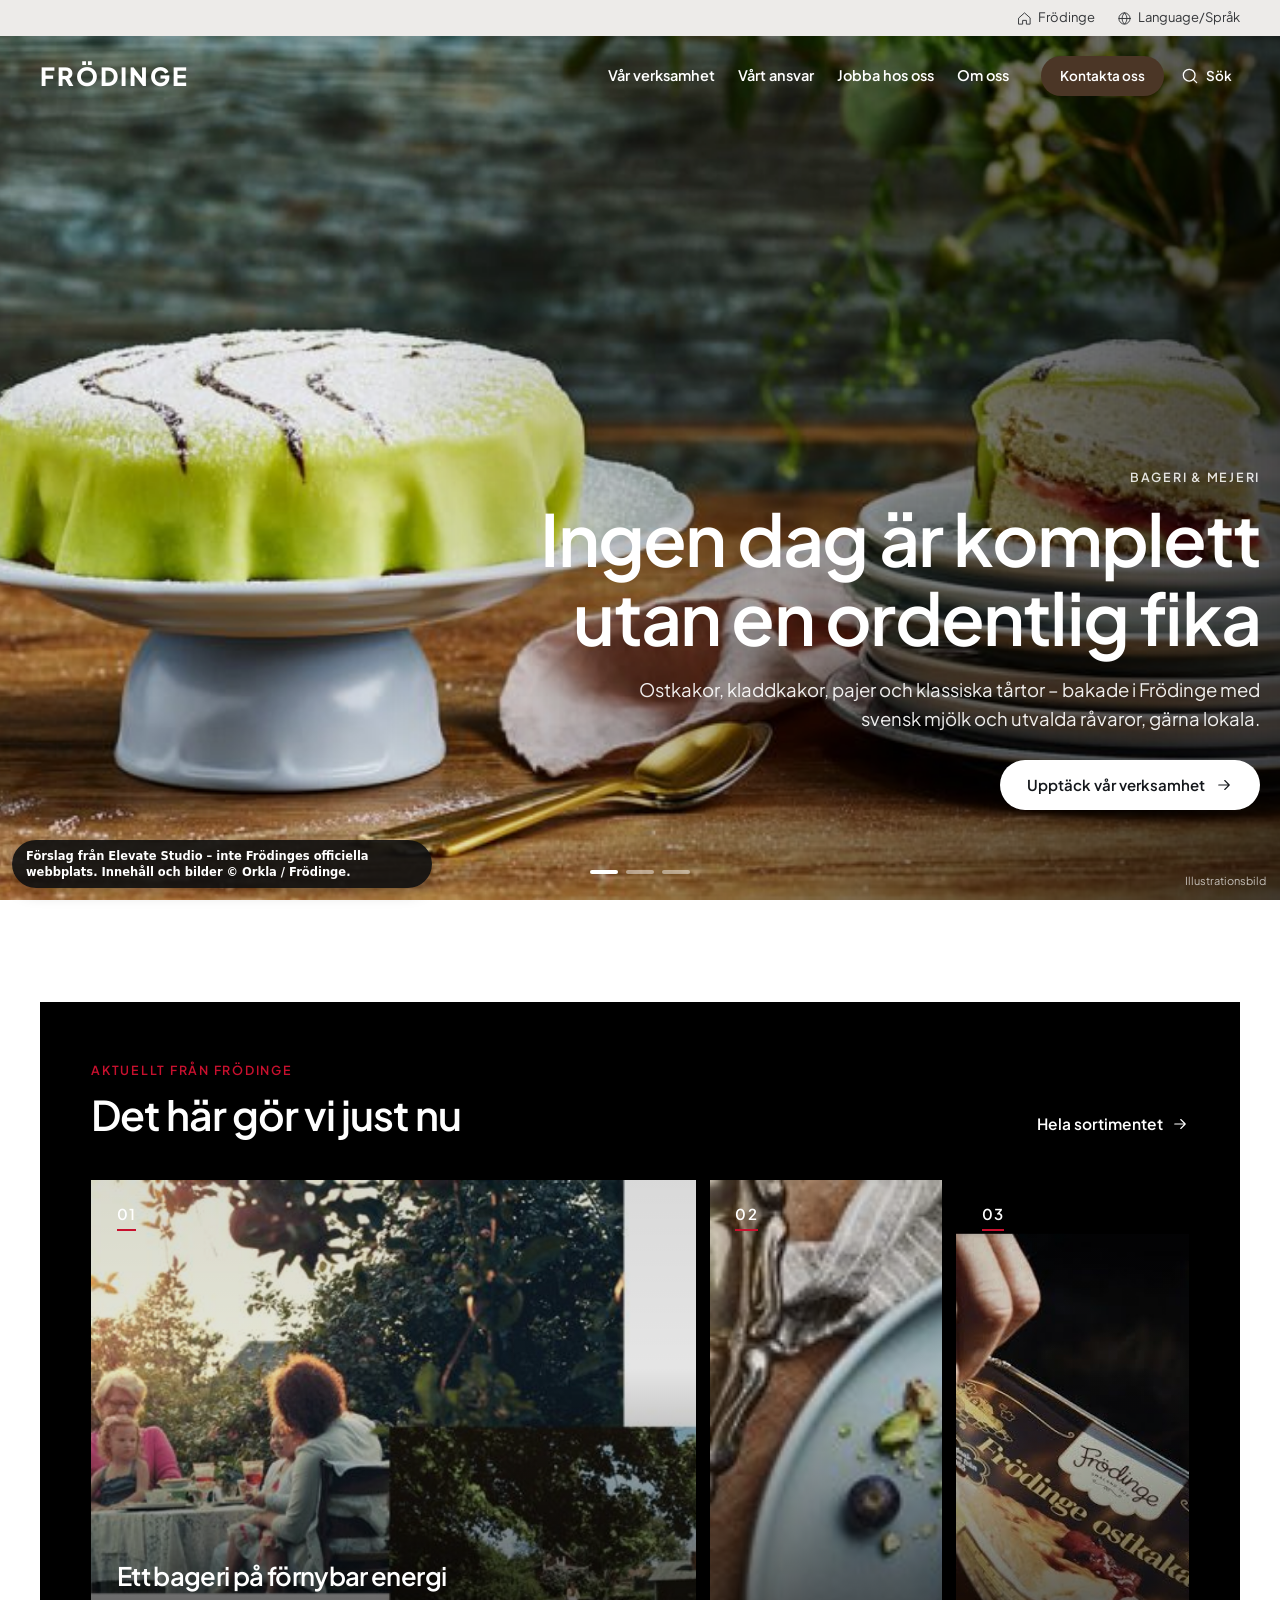
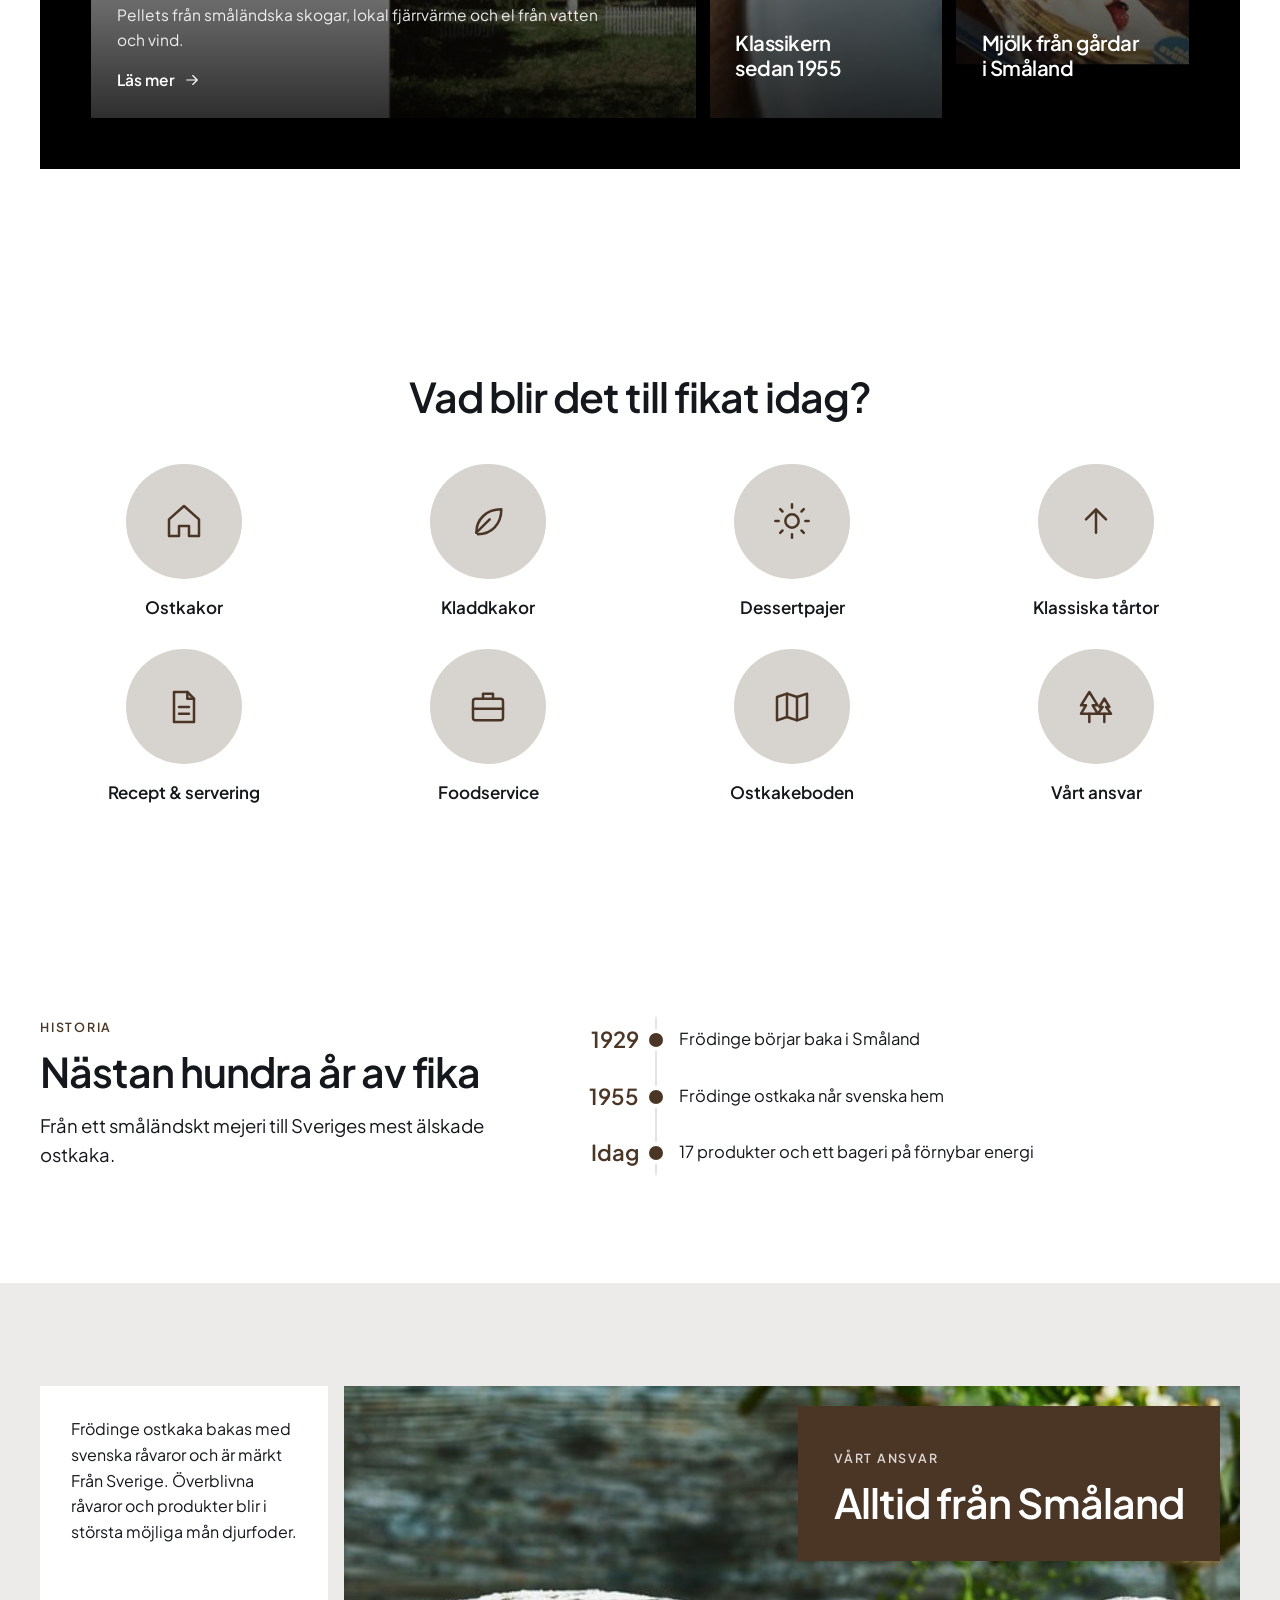
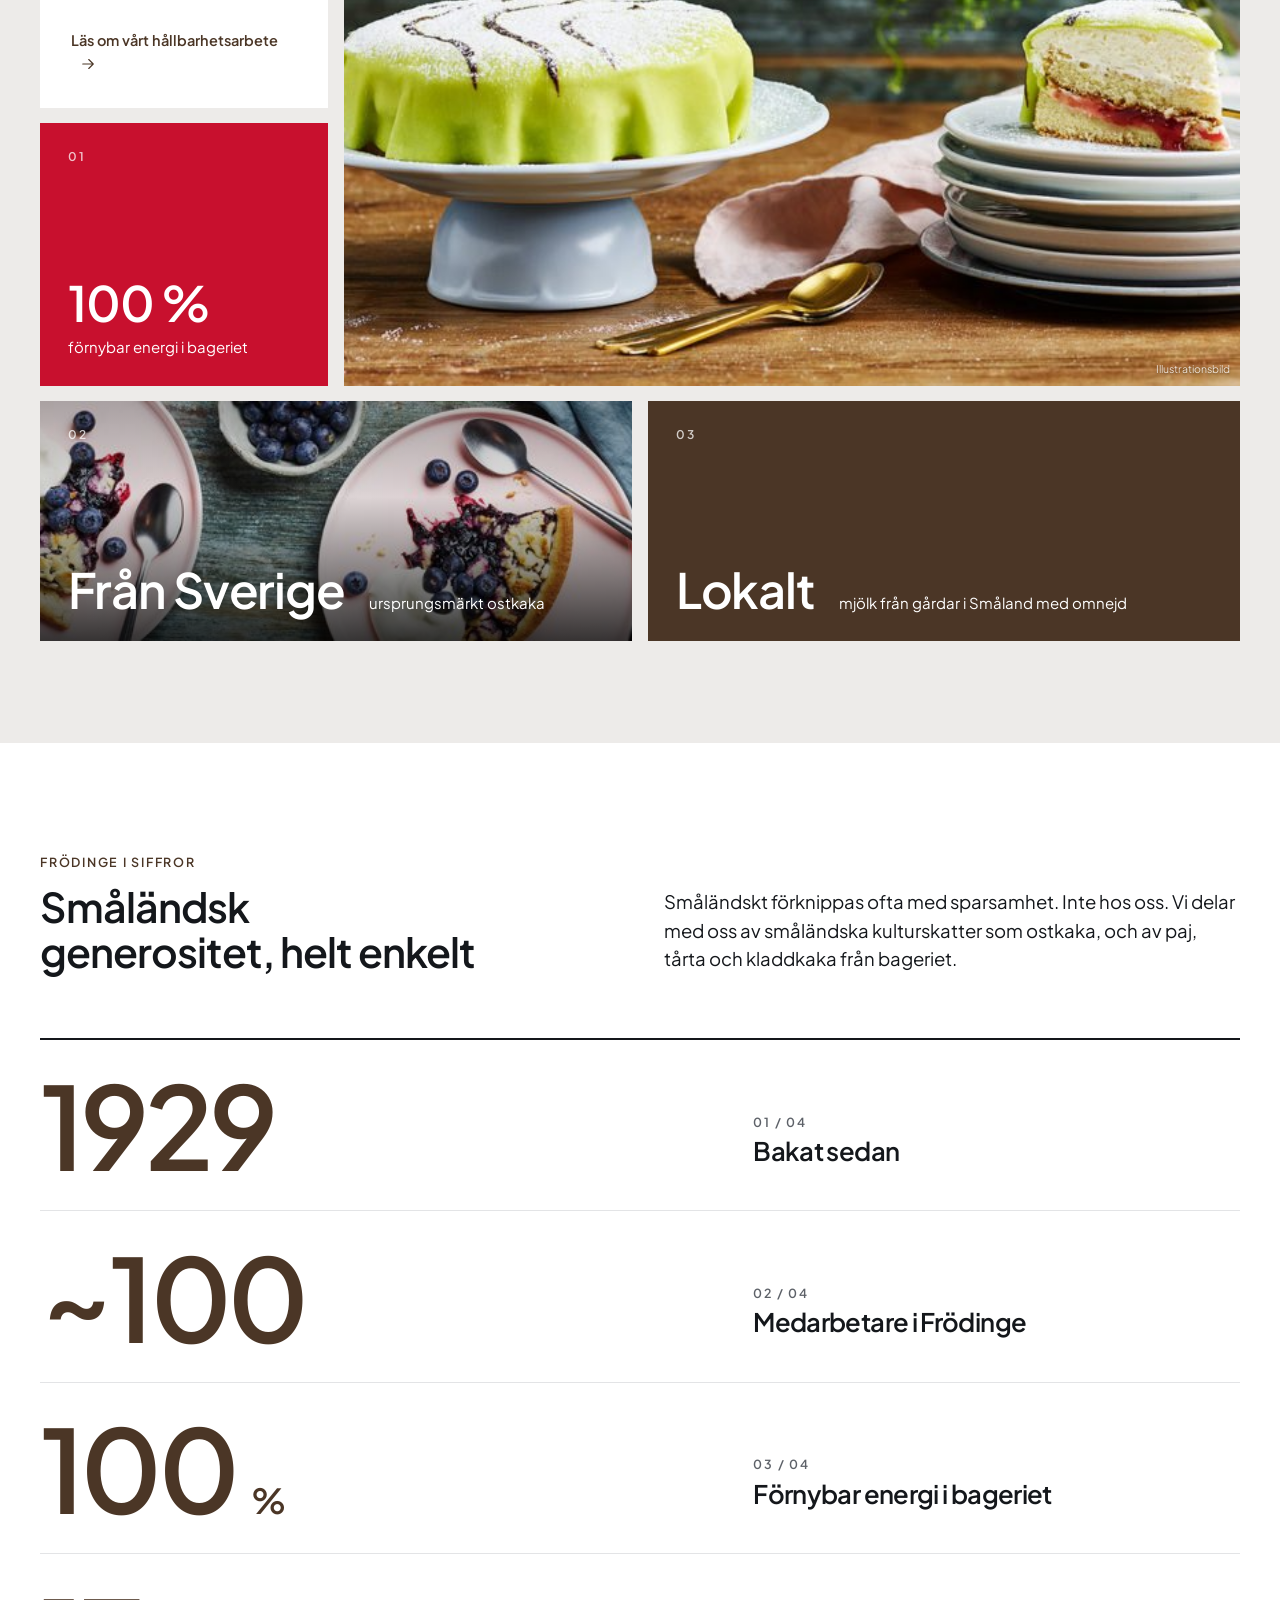
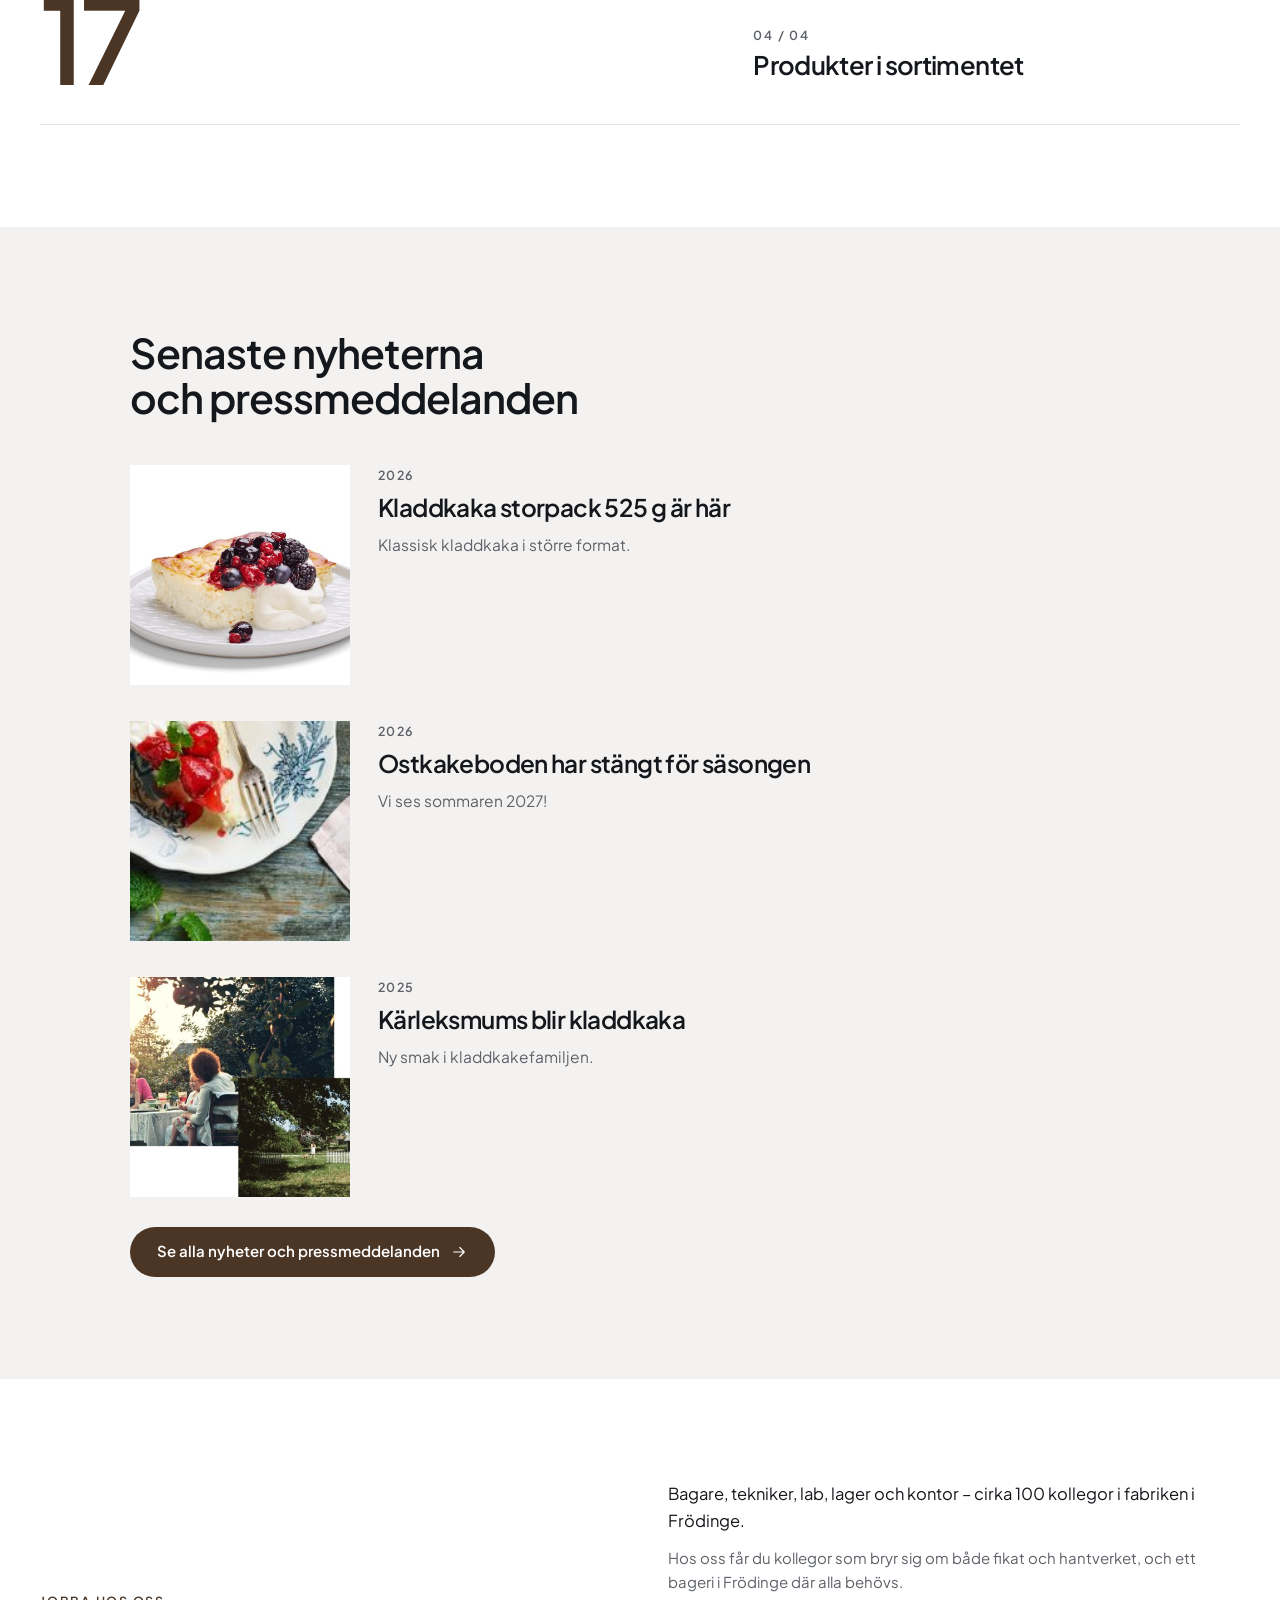
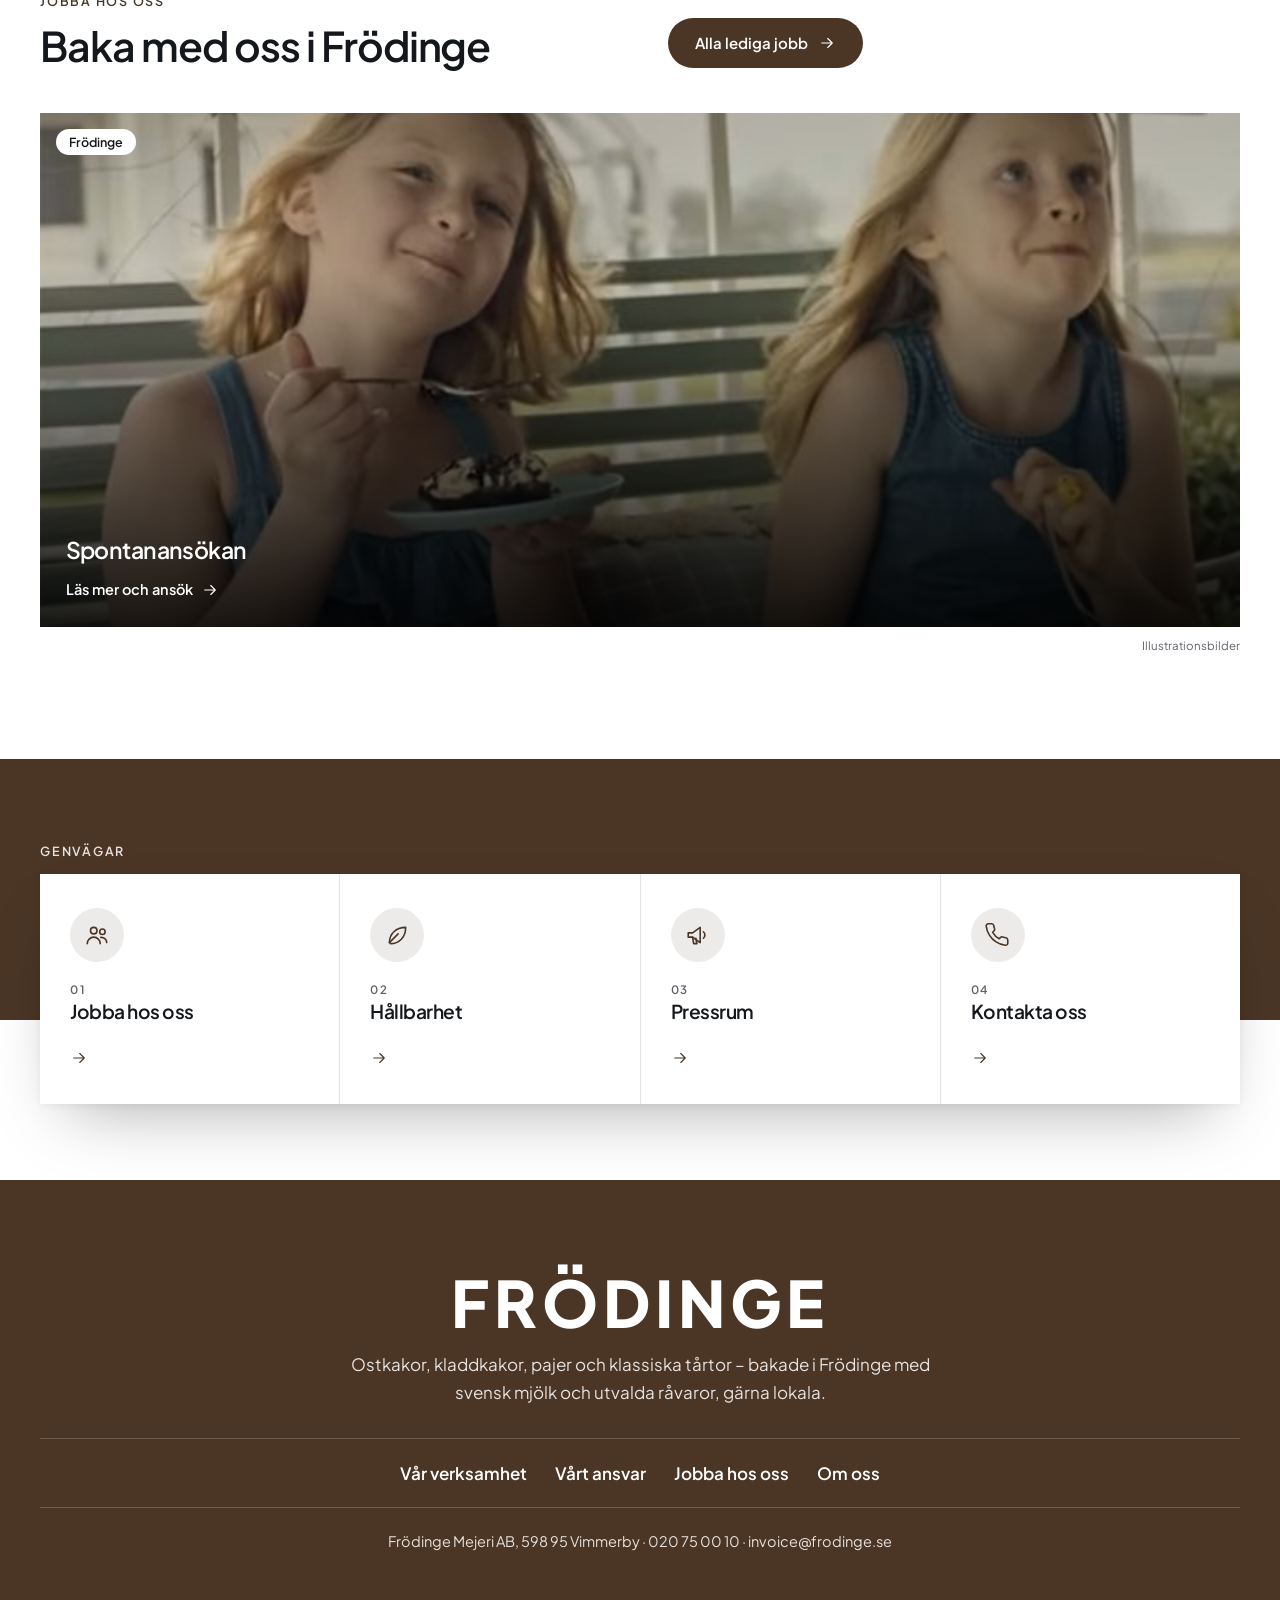
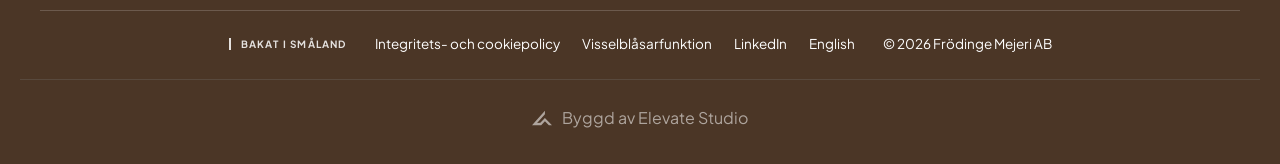
==== commit a04dc58d: "Ta bort koncernsektioner: bolag, projekt och investerare Co-Authored-By: Claude Opus 5.5 <noreply@an" ====
--- a/index.html
+++ b/index.html
@@ -14,10 +14,10 @@
 </head>
 <body class="har-hero" data-hero="helskarm" data-header="transparent" data-meny="inline" data-ruta="mork" data-kort="overlay" data-knapp="fylld" data-projekt="karusell" data-nyheter="lista" data-sidhero="bild" data-motiv="inget" data-herotext="hoger" data-rubrik="standard" data-kursiv="0">
 <div class="demo-rad" role="note">Förslag från Elevate Studio – inte Frödinges officiella webbplats. Innehåll och bilder © Orkla / Frödinge.</div><a class="skip" href="#main">Hoppa till innehållet</a>
-<div class="topprad"><div class="wrap"><a href="index.html"><svg class="ik" viewBox="0 0 24 24" fill="none" stroke="currentColor" stroke-width="1.5" stroke-linecap="round" stroke-linejoin="round" aria-hidden="true"><path d="M3 11 12 3l9 8v10h-6v-6H9v6H3z"/></svg><span>Frödinge-koncernen</span></a><a class="t-dold" href="bolag.html">Våra bolag</a><a class="t-dold" href="investerare.html">Investerare</a><a href="#" lang="en"><svg class="ik" viewBox="0 0 24 24" fill="none" stroke="currentColor" stroke-width="1.5" stroke-linecap="round" stroke-linejoin="round" aria-hidden="true"><circle cx="12" cy="12" r="9"/><path d="M3 12h18M12 3c2.5 2.5 3.8 5.5 3.8 9s-1.3 6.5-3.8 9c-2.5-2.5-3.8-5.5-3.8-9S9.5 5.5 12 3z"/></svg><span>Language/Språk</span></a></div></div><header class="head" id="head">
+<div class="topprad"><div class="wrap"><a href="index.html"><svg class="ik" viewBox="0 0 24 24" fill="none" stroke="currentColor" stroke-width="1.5" stroke-linecap="round" stroke-linejoin="round" aria-hidden="true"><path d="M3 11 12 3l9 8v10h-6v-6H9v6H3z"/></svg><span>Frödinge</span></a><a href="#" lang="en"><svg class="ik" viewBox="0 0 24 24" fill="none" stroke="currentColor" stroke-width="1.5" stroke-linecap="round" stroke-linejoin="round" aria-hidden="true"><circle cx="12" cy="12" r="9"/><path d="M3 12h18M12 3c2.5 2.5 3.8 5.5 3.8 9s-1.3 6.5-3.8 9c-2.5-2.5-3.8-5.5-3.8-9S9.5 5.5 12 3z"/></svg><span>Language/Språk</span></a></div></div><header class="head" id="head">
   <div class="wrap">
     <a class="logga" href="index.html" aria-label="Frödinge Mejeri AB, till startsidan"><span class="ord">Frödinge</span><span class="tag">Bakat i Småland</span></a>
-    <nav class="nav" aria-label="Huvudmeny"><a href="verksamhet.html">Vår verksamhet</a><a href="bolag.html">Våra bolag</a><a href="hallbarhet.html">Vårt ansvar</a><a href="karriar.html">Jobba hos oss</a><a href="om-oss.html">Om oss</a></nav>
+    <nav class="nav" aria-label="Huvudmeny"><a href="verksamhet.html">Vår verksamhet</a><a href="hallbarhet.html">Vårt ansvar</a><a href="karriar.html">Jobba hos oss</a><a href="om-oss.html">Om oss</a></nav>
     <div class="head-verktyg">
       <a class="knapp knapp-primar head-kontakt" href="om-oss.html#kontakt">Kontakta oss</a>
       <a class="sok" href="#" aria-label="Sök"><svg class="ik" viewBox="0 0 24 24" fill="none" stroke="currentColor" stroke-width="1.5" stroke-linecap="round" stroke-linejoin="round" aria-hidden="true"><circle cx="11" cy="11" r="7"/><path d="m20 20-4-4"/></svg><span>Sök</span></a>
@@ -26,31 +26,27 @@
   </div>
   <nav class="meny" id="meny" aria-label="Meny" hidden>
     <div class="wrap">
-      <ul class="meny-huvud"><li><a href="verksamhet.html">Vår verksamhet</a></li><li><a href="bolag.html">Våra bolag</a></li><li><a href="projekt.html">Projekt</a></li><li><a href="hallbarhet.html">Vårt ansvar</a></li><li><a href="investerare.html">Investerare</a></li><li><a href="karriar.html">Jobba hos oss</a></li><li><a href="om-oss.html">Om oss</a></li></ul>
-      <div><h4>Våra bolag</h4><ul><li><a href="bolag.html#bolag-0">Frödinge</a></li><li><a href="bolag.html#bolag-1">Frödinge Foodservice</a></li><li><a href="bolag.html#bolag-2">Ostkakeboden</a></li></ul></div>
-      <div><h4>Genvägar</h4><ul><li><a href="investerare.html#rapporter">Rapporter</a></li><li><a href="om-oss.html#press">Nyheter och press</a></li><li><a href="karriar.html#jobb">Lediga jobb</a></li><li><a href="om-oss.html#kontakt">Kontakta oss</a></li></ul></div>
+      <ul class="meny-huvud"><li><a href="verksamhet.html">Vår verksamhet</a></li><li><a href="hallbarhet.html">Vårt ansvar</a></li><li><a href="karriar.html">Jobba hos oss</a></li><li><a href="om-oss.html">Om oss</a></li></ul>
+      
+      <div><h4>Genvägar</h4><ul><li><a href="om-oss.html#press">Nyheter och press</a></li><li><a href="karriar.html#jobb">Lediga jobb</a></li><li><a href="om-oss.html#kontakt">Kontakta oss</a></li></ul></div>
     </div>
   </nav>
 </header>
 <main id="main">
-<section class="hero hero-helskarm" aria-label="Aktuellt"><div class="bildspel" data-bildspel><div class="bild-slide aktiv"><div class="bild-fyll skugga-bild"><img src="img/fr10.jpg" srcset="img/fr10-s.jpg 700w, img/fr10.jpg 1600w" sizes="100vw" alt="Prinsesstårta" fetchpriority=high decoding="async"></div><div class="slide-text hero-txt"><div class="wrap"><div><span class="etikett" style="color:#fff;opacity:.85">Bageri &amp; mejeri</span><h1>Ingen dag är komplett utan en ordentlig fika</h1></div><div><p class="ingress">Ostkakor, kladdkakor, pajer och klassiska tårtor – bakade i Frödinge med svensk mjölk och utvalda råvaror, gärna lokala.</p><div class="knappar"><a class="knapp knapp-ljus" href="verksamhet.html"><span>Upptäck vår verksamhet</span><svg class="pil" viewBox="0 0 24 24" fill="none" stroke="currentColor" stroke-width="1.5" stroke-linecap="round" stroke-linejoin="round" aria-hidden="true"><path d="M5 12h14M13 6l6 6-6 6"/></svg></a></div></div></div></div></div><div class="bild-slide"><div class="bild-fyll skugga-bild"><img src="img/fr04.jpg" srcset="img/fr04-s.jpg 700w, img/fr04.jpg 1600w" sizes="100vw" alt="Frödinge bageri i höstlandskap" loading=lazy decoding="async"></div><div class="slide-text hero-txt"><div class="wrap"><div><span class="etikett" style="color:#fff;opacity:.85">Bageri &amp; mejeri</span><h2>Ett bageri på förnybar energi</h2></div><div><p class="ingress">Pellets från småländska skogar, lokal fjärrvärme och el från vatten och vind.</p><div class="knappar"><a class="knapp knapp-ljus" href="projekt.html"><span>Läs mer</span><svg class="pil" viewBox="0 0 24 24" fill="none" stroke="currentColor" stroke-width="1.5" stroke-linecap="round" stroke-linejoin="round" aria-hidden="true"><path d="M5 12h14M13 6l6 6-6 6"/></svg></a></div></div></div></div></div><div class="bild-slide"><div class="bild-fyll skugga-bild"><img src="img/fr14.jpg" srcset="img/fr14-s.jpg 700w, img/fr14.jpg 1600w" sizes="100vw" alt="Blåbärspaj" loading=lazy decoding="async"></div><div class="slide-text hero-txt"><div class="wrap"><div><span class="etikett" style="color:#fff;opacity:.85">Bageri &amp; mejeri</span><h2>Klassikern sedan 1955</h2></div><div><p class="ingress">Receptet på Frödinge ostkaka har aldrig ändrats.</p><div class="knappar"><a class="knapp knapp-ljus" href="projekt.html"><span>Läs mer</span><svg class="pil" viewBox="0 0 24 24" fill="none" stroke="currentColor" stroke-width="1.5" stroke-linecap="round" stroke-linejoin="round" aria-hidden="true"><path d="M5 12h14M13 6l6 6-6 6"/></svg></a></div></div></div></div></div><div class="spel-kontroll"><div class="spel-prickar"><button type="button" aria-label="Visa bild 1"></button><button type="button" aria-label="Visa bild 2"></button><button type="button" aria-label="Visa bild 3"></button></div></div><span class="foto-not">Illustrationsbild</span></div></section>
+<section class="hero hero-helskarm" aria-label="Aktuellt"><div class="bildspel" data-bildspel><div class="bild-slide aktiv"><div class="bild-fyll skugga-bild"><img src="img/fr10.jpg" srcset="img/fr10-s.jpg 700w, img/fr10.jpg 1600w" sizes="100vw" alt="Prinsesstårta" fetchpriority=high decoding="async"></div><div class="slide-text hero-txt"><div class="wrap"><div><span class="etikett" style="color:#fff;opacity:.85">Bageri &amp; mejeri</span><h1>Ingen dag är komplett utan en ordentlig fika</h1></div><div><p class="ingress">Ostkakor, kladdkakor, pajer och klassiska tårtor – bakade i Frödinge med svensk mjölk och utvalda råvaror, gärna lokala.</p><div class="knappar"><a class="knapp knapp-ljus" href="verksamhet.html"><span>Upptäck vår verksamhet</span><svg class="pil" viewBox="0 0 24 24" fill="none" stroke="currentColor" stroke-width="1.5" stroke-linecap="round" stroke-linejoin="round" aria-hidden="true"><path d="M5 12h14M13 6l6 6-6 6"/></svg></a></div></div></div></div></div><div class="bild-slide"><div class="bild-fyll skugga-bild"><img src="img/fr04.jpg" srcset="img/fr04-s.jpg 700w, img/fr04.jpg 1600w" sizes="100vw" alt="Frödinge bageri i höstlandskap" loading=lazy decoding="async"></div><div class="slide-text hero-txt"><div class="wrap"><div><span class="etikett" style="color:#fff;opacity:.85">Bageri &amp; mejeri</span><h2>Ett bageri på förnybar energi</h2></div><div><p class="ingress">Pellets från småländska skogar, lokal fjärrvärme och el från vatten och vind.</p><div class="knappar"><a class="knapp knapp-ljus" href="verksamhet.html"><span>Läs mer</span><svg class="pil" viewBox="0 0 24 24" fill="none" stroke="currentColor" stroke-width="1.5" stroke-linecap="round" stroke-linejoin="round" aria-hidden="true"><path d="M5 12h14M13 6l6 6-6 6"/></svg></a></div></div></div></div></div><div class="bild-slide"><div class="bild-fyll skugga-bild"><img src="img/fr14.jpg" srcset="img/fr14-s.jpg 700w, img/fr14.jpg 1600w" sizes="100vw" alt="Blåbärspaj" loading=lazy decoding="async"></div><div class="slide-text hero-txt"><div class="wrap"><div><span class="etikett" style="color:#fff;opacity:.85">Bageri &amp; mejeri</span><h2>Klassikern sedan 1955</h2></div><div><p class="ingress">Receptet på Frödinge ostkaka har aldrig ändrats.</p><div class="knappar"><a class="knapp knapp-ljus" href="verksamhet.html"><span>Läs mer</span><svg class="pil" viewBox="0 0 24 24" fill="none" stroke="currentColor" stroke-width="1.5" stroke-linecap="round" stroke-linejoin="round" aria-hidden="true"><path d="M5 12h14M13 6l6 6-6 6"/></svg></a></div></div></div></div></div><div class="spel-kontroll"><div class="spel-prickar"><button type="button" aria-label="Visa bild 1"></button><button type="button" aria-label="Visa bild 2"></button><button type="button" aria-label="Visa bild 3"></button></div></div><span class="foto-not">Illustrationsbild</span></div></section>
 <section class="sek " aria-labelledby="fbq-h"><div class="wrap">
-  <div class="fbq-ruta"><div class="fbq-huvud"><div><span class="etikett">Aktuellt från koncernen</span><h2 id="fbq-h">Det här gör vi just nu</h2></div>
-    <a class="textlank" href="projekt.html"><span>Alla projekt</span><svg class="pil" viewBox="0 0 24 24" fill="none" stroke="currentColor" stroke-width="1.5" stroke-linecap="round" stroke-linejoin="round" aria-hidden="true"><path d="M5 12h14M13 6l6 6-6 6"/></svg></a></div>
-  <ul class="fbq fbq-n3"><li><a href="projekt.html"><div class="bild-fyll"><img src="img/fr16.jpg" srcset="img/fr16-s.jpg 700w, img/fr16.jpg 1600w" sizes="(min-width:960px) 50vw, 100vw" alt="Råvaror från Småland" loading=lazy decoding="async"></div><span class="fbq-nr">01</span><div class="fbq-text"><h3>Ett bageri på förnybar energi</h3><div class="fbq-mer"><p>Pellets från småländska skogar, lokal fjärrvärme och el från vatten och vind.</p><span class="textlank"><span>Läs mer</span><svg class="pil" viewBox="0 0 24 24" fill="none" stroke="currentColor" stroke-width="1.5" stroke-linecap="round" stroke-linejoin="round" aria-hidden="true"><path d="M5 12h14M13 6l6 6-6 6"/></svg></span></div></div></a></li><li><a href="projekt.html"><div class="bild-fyll"><img src="img/fr06.jpg" srcset="img/fr06-s.jpg 700w, img/fr06.jpg 1600w" sizes="(min-width:960px) 50vw, 100vw" alt="Kladdkaka med grädde" loading=lazy decoding="async"></div><span class="fbq-nr">02</span><div class="fbq-text"><h3>Klassikern sedan 1955</h3><div class="fbq-mer"><p>Receptet på Frödinge ostkaka har aldrig ändrats.</p><span class="textlank"><span>Läs mer</span><svg class="pil" viewBox="0 0 24 24" fill="none" stroke="currentColor" stroke-width="1.5" stroke-linecap="round" stroke-linejoin="round" aria-hidden="true"><path d="M5 12h14M13 6l6 6-6 6"/></svg></span></div></div></a></li><li><a href="projekt.html"><div class="bild-fyll"><img src="img/fr03.jpg" srcset="img/fr03-s.jpg 700w, img/fr03.jpg 1600w" sizes="(min-width:960px) 50vw, 100vw" alt="Bageriet i Frödinge sett från ovan" loading=lazy decoding="async"></div><span class="fbq-nr">03</span><div class="fbq-text"><h3>Mjölk från gårdar i Småland</h3><div class="fbq-mer"><p>Våra råvaror kommer gärna från gårdarna runt omkring oss.</p><span class="textlank"><span>Läs mer</span><svg class="pil" viewBox="0 0 24 24" fill="none" stroke="currentColor" stroke-width="1.5" stroke-linecap="round" stroke-linejoin="round" aria-hidden="true"><path d="M5 12h14M13 6l6 6-6 6"/></svg></span></div></div></a></li></ul></div></div></section>
-<section class="sek " aria-labelledby="vv-h"><div class="wrap"><div class="sek-huvud mitt"><h2 id="vv-h">Vad blir det till fikat idag?</h2></div><nav class="vv-cirklar" aria-label="Vägval"><a href="verksamhet.html#omr-0"><span class="cirkel"><svg class="ik" viewBox="0 0 24 24" fill="none" stroke="currentColor" stroke-width="1.5" stroke-linecap="round" stroke-linejoin="round" aria-hidden="true"><path d="M3 11 12 3l9 8v10h-6v-6H9v6H3z"/></svg></span><span>Ostkakor</span></a><a href="verksamhet.html#omr-1"><span class="cirkel"><svg class="ik" viewBox="0 0 24 24" fill="none" stroke="currentColor" stroke-width="1.5" stroke-linecap="round" stroke-linejoin="round" aria-hidden="true"><path d="M5 19c0-8 6-14 15-14 0 9-6 15-14 15"/><path d="M5 19 13 11"/></svg></span><span>Kladdkakor</span></a><a href="verksamhet.html#omr-2"><span class="cirkel"><svg class="ik" viewBox="0 0 24 24" fill="none" stroke="currentColor" stroke-width="1.5" stroke-linecap="round" stroke-linejoin="round" aria-hidden="true"><circle cx="12" cy="12" r="4"/><path d="M12 2v2M12 20v2M4.9 4.9l1.4 1.4M17.7 17.7l1.4 1.4M2 12h2M20 12h2M4.9 19.1l1.4-1.4M17.7 6.3l1.4-1.4"/></svg></span><span>Dessertpajer</span></a><a href="verksamhet.html#omr-3"><span class="cirkel"><svg class="ik" viewBox="0 0 24 24" fill="none" stroke="currentColor" stroke-width="1.5" stroke-linecap="round" stroke-linejoin="round" aria-hidden="true"><path d="M12 19V5M6 11l6-6 6 6"/></svg></span><span>Klassiska tårtor</span></a><a href="verksamhet.html"><span class="cirkel"><svg class="ik" viewBox="0 0 24 24" fill="none" stroke="currentColor" stroke-width="1.5" stroke-linecap="round" stroke-linejoin="round" aria-hidden="true"><path d="M6 3h8l4 4v14H6z"/><path d="M14 3v4h4M9 12h6M9 16h6"/></svg></span><span>Recept &amp; servering</span></a><a href="bolag.html"><span class="cirkel"><svg class="ik" viewBox="0 0 24 24" fill="none" stroke="currentColor" stroke-width="1.5" stroke-linecap="round" stroke-linejoin="round" aria-hidden="true"><rect x="3" y="7" width="18" height="13" rx="1.5"/><path d="M9 7V4h6v3M3 13h18"/></svg></span><span>Foodservice</span></a><a href="om-oss.html"><span class="cirkel"><svg class="ik" viewBox="0 0 24 24" fill="none" stroke="currentColor" stroke-width="1.5" stroke-linecap="round" stroke-linejoin="round" aria-hidden="true"><path d="M9 4 3 6v14l6-2 6 2 6-2V4l-6 2z"/><path d="M9 4v14M15 6v14"/></svg></span><span>Ostkakeboden</span></a><a href="hallbarhet.html"><span class="cirkel"><svg class="ik" viewBox="0 0 24 24" fill="none" stroke="currentColor" stroke-width="1.5" stroke-linecap="round" stroke-linejoin="round" aria-hidden="true"><path d="m8 3-5 8h3l-3 5h10l-3-5h3z"/><path d="M8 16v5M17 7l-3 5h2l-3 4h8l-3-4h2z"/><path d="M17 16v5"/></svg></span><span>Vårt ansvar</span></a></nav></div></section>
-<section class="sek pa-yta" aria-labelledby="bo-h"><div class="wrap"><div class="sek-huvud"><div><span class="etikett">Koncernen</span><h2 id="bo-h">Våra bolag</h2></div><a class="knapp knapp-kontur" href="verksamhet.html"><span>Läs om vår verksamhet</span><svg class="pil" viewBox="0 0 24 24" fill="none" stroke="currentColor" stroke-width="1.5" stroke-linecap="round" stroke-linejoin="round" aria-hidden="true"><path d="M5 12h14M13 6l6 6-6 6"/></svg></a></div><ul class="bo-rund"><li><a href="bolag.html#bolag-0"><span class="rund-bild"><img src="img/fr15.jpg" srcset="img/fr15-s.jpg 700w, img/fr15.jpg 1600w" sizes="240px" alt="Prinsesstårta i genomskärning" loading=lazy decoding="async"></span><span class="bolagsnamn">Dagligvaruhandel</span><h3>Frödinge</h3><p>Ostkakor, kladdkakor, pajer och tårtor för konsumenter i hela Sverige.</p></a></li><li><a href="bolag.html#bolag-1"><span class="rund-bild"><img src="img/fr13.jpg" srcset="img/fr13-s.jpg 700w, img/fr13.jpg 1600w" sizes="240px" alt="Kladdkaka" loading=lazy decoding="async"></span><span class="bolagsnamn">Storhushåll</span><h3>Frödinge Foodservice</h3><p>Sortiment för storkök och restauranger via Martin &amp; Servera, Menigo och Svensk Cater.</p></a></li><li><a href="bolag.html#bolag-2"><span class="rund-bild"><img src="img/fr05.jpg" srcset="img/fr05-s.jpg 700w, img/fr05.jpg 1600w" sizes="240px" alt="Fika ur Frödinges reklamfilm" loading=lazy decoding="async"></span><span class="bolagsnamn">Servering</span><h3>Ostkakeboden</h3><p>Vår egen servering på Skolgatan 2 i Vimmerby, öppen sommartid.</p></a></li></ul></div></section>
-<section class="sek " aria-labelledby="fpa-h"><div class="wrap fv">
-  <div class="sek-huvud"><div><span class="etikett">Projekt</span><h2 id="fpa-h">Pågående och färdiga projekt</h2></div><a class="textlank" href="projekt.html"><span>Se alla projekt</span><svg class="pil" viewBox="0 0 24 24" fill="none" stroke="currentColor" stroke-width="1.5" stroke-linecap="round" stroke-linejoin="round" aria-hidden="true"><path d="M5 12h14M13 6l6 6-6 6"/></svg></a></div>
-  <div class="fpa"><div class="fpa-grupp"><div class="fpa-ar"><span>2026</span></div><ul class="fpa-lista"><li><a href="projekt.html"><div class="fpa-foto"><img src="img/fr01.jpg" srcset="img/fr01-s.jpg 700w, img/fr01.jpg 1600w" sizes="(min-width:900px) 220px, 34vw" alt="Barn som äter kladdkaka ur Frödinges reklamfilm" loading=lazy decoding="async"></div><div class="fpa-info"><span class="fpa-meta">Frödinge · Kladdkaka</span><h3>Kladdkaka storpack</h3><p>Klassisk kladdkaka i större format, 525 g – mer att dela.</p></div><span class="fpa-status">Färdigt</span></a></li></ul></div><div class="fpa-grupp"><div class="fpa-ar"><span>1955</span></div><ul class="fpa-lista"><li><a href="projekt.html"><div class="fpa-foto"><img src="img/fr02.jpg" srcset="img/fr02-s.jpg 700w, img/fr02.jpg 1600w" sizes="(min-width:900px) 220px, 34vw" alt="Ostkaka med jordgubbar på dukat bord" loading=lazy decoding="async"></div><div class="fpa-info"><span class="fpa-meta">Frödinge · Ostkaka</span><h3>Frödinge ostkaka</h3><p>Äkta mandel, färsk svensk mjölk och grädde. Märkt Från Sverige.</p></div><span class="fpa-status">Färdigt</span></a></li></ul></div><div class="fpa-grupp"><div class="fpa-ar"><span>Idag</span></div><ul class="fpa-lista"><li><a href="projekt.html"><div class="fpa-foto"><img src="img/fr09.jpg" srcset="img/fr09-s.jpg 700w, img/fr09.jpg 1600w" sizes="(min-width:900px) 220px, 34vw" alt="Pajer från Frödinge" loading=lazy decoding="async"></div><div class="fpa-info"><span class="fpa-meta">Frödinge · Tårta</span><h3>Prinsesstårta</h3><p>Saftig sockerkaka, hemgjord sylt och marsipan.</p></div><span class="fpa-status">Färdigt</span></a></li><li><a href="projekt.html"><div class="fpa-foto"><img src="img/fr08.jpg" srcset="img/fr08-s.jpg 700w, img/fr08.jpg 1600w" sizes="(min-width:900px) 220px, 34vw" alt="Tårta från Frödinge" loading=lazy decoding="async"></div><div class="fpa-info"><span class="fpa-meta">Frödinge · Paj</span><h3>Blåbärspaj</h3><p>Frasig mördeg och rikligt med blåbär.</p></div><span class="fpa-status">Färdigt</span></a></li><li><a href="projekt.html"><div class="fpa-foto"><img src="img/fr07.jpg" srcset="img/fr07-s.jpg 700w, img/fr07.jpg 1600w" sizes="(min-width:900px) 220px, 34vw" alt="Ostkaka serverad med bär" loading=lazy decoding="async"></div><div class="fpa-info"><span class="fpa-meta">Frödinge · Kladdkaka</span><h3>Semmelkladdkaka</h3><p>Kladdkaka möter semla.</p></div><span class="fpa-status">Färdigt</span></a></li><li><a href="projekt.html"><div class="fpa-foto"><img src="img/fr16.jpg" srcset="img/fr16-s.jpg 700w, img/fr16.jpg 1600w" sizes="(min-width:900px) 220px, 34vw" alt="Råvaror från Småland" loading=lazy decoding="async"></div><div class="fpa-info"><span class="fpa-meta">Frödinge · Hållbarhet</span><h3>Fossilfritt bageri</h3><p>Hela bageriet omställt till förnybara energikällor.</p></div><span class="fpa-status">Färdigt</span></a></li></ul></div></div></div></section>
+  <div class="fbq-ruta"><div class="fbq-huvud"><div><span class="etikett">Aktuellt från Frödinge</span><h2 id="fbq-h">Det här gör vi just nu</h2></div>
+    <a class="textlank" href="verksamhet.html"><span>Hela sortimentet</span><svg class="pil" viewBox="0 0 24 24" fill="none" stroke="currentColor" stroke-width="1.5" stroke-linecap="round" stroke-linejoin="round" aria-hidden="true"><path d="M5 12h14M13 6l6 6-6 6"/></svg></a></div>
+  <ul class="fbq fbq-n3"><li><a href="verksamhet.html"><div class="bild-fyll"><img src="img/fr16.jpg" srcset="img/fr16-s.jpg 700w, img/fr16.jpg 1600w" sizes="(min-width:960px) 50vw, 100vw" alt="Råvaror från Småland" loading=lazy decoding="async"></div><span class="fbq-nr">01</span><div class="fbq-text"><h3>Ett bageri på förnybar energi</h3><div class="fbq-mer"><p>Pellets från småländska skogar, lokal fjärrvärme och el från vatten och vind.</p><span class="textlank"><span>Läs mer</span><svg class="pil" viewBox="0 0 24 24" fill="none" stroke="currentColor" stroke-width="1.5" stroke-linecap="round" stroke-linejoin="round" aria-hidden="true"><path d="M5 12h14M13 6l6 6-6 6"/></svg></span></div></div></a></li><li><a href="verksamhet.html"><div class="bild-fyll"><img src="img/fr06.jpg" srcset="img/fr06-s.jpg 700w, img/fr06.jpg 1600w" sizes="(min-width:960px) 50vw, 100vw" alt="Kladdkaka med grädde" loading=lazy decoding="async"></div><span class="fbq-nr">02</span><div class="fbq-text"><h3>Klassikern sedan 1955</h3><div class="fbq-mer"><p>Receptet på Frödinge ostkaka har aldrig ändrats.</p><span class="textlank"><span>Läs mer</span><svg class="pil" viewBox="0 0 24 24" fill="none" stroke="currentColor" stroke-width="1.5" stroke-linecap="round" stroke-linejoin="round" aria-hidden="true"><path d="M5 12h14M13 6l6 6-6 6"/></svg></span></div></div></a></li><li><a href="verksamhet.html"><div class="bild-fyll"><img src="img/fr03.jpg" srcset="img/fr03-s.jpg 700w, img/fr03.jpg 1600w" sizes="(min-width:960px) 50vw, 100vw" alt="Bageriet i Frödinge sett från ovan" loading=lazy decoding="async"></div><span class="fbq-nr">03</span><div class="fbq-text"><h3>Mjölk från gårdar i Småland</h3><div class="fbq-mer"><p>Våra råvaror kommer gärna från gårdarna runt omkring oss.</p><span class="textlank"><span>Läs mer</span><svg class="pil" viewBox="0 0 24 24" fill="none" stroke="currentColor" stroke-width="1.5" stroke-linecap="round" stroke-linejoin="round" aria-hidden="true"><path d="M5 12h14M13 6l6 6-6 6"/></svg></span></div></div></a></li></ul></div></div></section>
+<section class="sek " aria-labelledby="vv-h"><div class="wrap"><div class="sek-huvud mitt"><h2 id="vv-h">Vad blir det till fikat idag?</h2></div><nav class="vv-cirklar" aria-label="Vägval"><a href="verksamhet.html#omr-0"><span class="cirkel"><svg class="ik" viewBox="0 0 24 24" fill="none" stroke="currentColor" stroke-width="1.5" stroke-linecap="round" stroke-linejoin="round" aria-hidden="true"><path d="M3 11 12 3l9 8v10h-6v-6H9v6H3z"/></svg></span><span>Ostkakor</span></a><a href="verksamhet.html#omr-1"><span class="cirkel"><svg class="ik" viewBox="0 0 24 24" fill="none" stroke="currentColor" stroke-width="1.5" stroke-linecap="round" stroke-linejoin="round" aria-hidden="true"><path d="M5 19c0-8 6-14 15-14 0 9-6 15-14 15"/><path d="M5 19 13 11"/></svg></span><span>Kladdkakor</span></a><a href="verksamhet.html#omr-2"><span class="cirkel"><svg class="ik" viewBox="0 0 24 24" fill="none" stroke="currentColor" stroke-width="1.5" stroke-linecap="round" stroke-linejoin="round" aria-hidden="true"><circle cx="12" cy="12" r="4"/><path d="M12 2v2M12 20v2M4.9 4.9l1.4 1.4M17.7 17.7l1.4 1.4M2 12h2M20 12h2M4.9 19.1l1.4-1.4M17.7 6.3l1.4-1.4"/></svg></span><span>Dessertpajer</span></a><a href="verksamhet.html#omr-3"><span class="cirkel"><svg class="ik" viewBox="0 0 24 24" fill="none" stroke="currentColor" stroke-width="1.5" stroke-linecap="round" stroke-linejoin="round" aria-hidden="true"><path d="M12 19V5M6 11l6-6 6 6"/></svg></span><span>Klassiska tårtor</span></a><a href="verksamhet.html"><span class="cirkel"><svg class="ik" viewBox="0 0 24 24" fill="none" stroke="currentColor" stroke-width="1.5" stroke-linecap="round" stroke-linejoin="round" aria-hidden="true"><path d="M6 3h8l4 4v14H6z"/><path d="M14 3v4h4M9 12h6M9 16h6"/></svg></span><span>Recept &amp; servering</span></a><a href="om-oss.html"><span class="cirkel"><svg class="ik" viewBox="0 0 24 24" fill="none" stroke="currentColor" stroke-width="1.5" stroke-linecap="round" stroke-linejoin="round" aria-hidden="true"><rect x="3" y="7" width="18" height="13" rx="1.5"/><path d="M9 7V4h6v3M3 13h18"/></svg></span><span>Foodservice</span></a><a href="om-oss.html"><span class="cirkel"><svg class="ik" viewBox="0 0 24 24" fill="none" stroke="currentColor" stroke-width="1.5" stroke-linecap="round" stroke-linejoin="round" aria-hidden="true"><path d="M9 4 3 6v14l6-2 6 2 6-2V4l-6 2z"/><path d="M9 4v14M15 6v14"/></svg></span><span>Ostkakeboden</span></a><a href="hallbarhet.html"><span class="cirkel"><svg class="ik" viewBox="0 0 24 24" fill="none" stroke="currentColor" stroke-width="1.5" stroke-linecap="round" stroke-linejoin="round" aria-hidden="true"><path d="m8 3-5 8h3l-3 5h10l-3-5h3z"/><path d="M8 16v5M17 7l-3 5h2l-3 4h8l-3-4h2z"/><path d="M17 16v5"/></svg></span><span>Vårt ansvar</span></a></nav></div></section>
 <section class="sek " aria-labelledby="tl-h"><div class="wrap tl-grid"><div class="tl-head"><span class="etikett">Historia</span><h2 id="tl-h">Nästan hundra år av fika</h2>
   <p class="ingress" style="margin-top:18px">Från ett småländskt mejeri till Sveriges mest älskade ostkaka.</p></div><ol class="tidslinje"><li class="reveal"><b>1929</b><span>Frödinge börjar baka i Småland</span></li><li class="reveal"><b>1955</b><span>Frödinge ostkaka når svenska hem</span></li><li class="reveal"><b>Idag</b><span>17 produkter och ett bageri på förnybar energi</span></li></ol></div></section>
-<section class="sek pa-ton" aria-labelledby="mhn-h"><div class="wrap"><ul class="mhn mhn-n3"><li class="mhn-ruta mhn-stor"><div class="mhn-foto"><img src="img/fr06.jpg" srcset="img/fr06-s.jpg 700w, img/fr06.jpg 1600w" sizes="(min-width:1000px) 50vw, 100vw" alt="Kladdkaka med grädde" loading=lazy decoding="async"></div><span class="figtext">Illustrationsbild</span><div class="mhn-rub"><span class="etikett">Vårt ansvar</span><h2 id="mhn-h">Alltid från Småland</h2></div></li><li class="mhn-ruta mhn-txt"><p>Frödinge ostkaka bakas med svenska råvaror och är märkt Från Sverige. Överblivna råvaror och produkter blir i största möjliga mån djurfoder.</p><a class="textlank" href="hallbarhet.html"><span>Läs om vårt hållbarhetsarbete</span><svg class="pil" viewBox="0 0 24 24" fill="none" stroke="currentColor" stroke-width="1.5" stroke-linecap="round" stroke-linejoin="round" aria-hidden="true"><path d="M5 12h14M13 6l6 6-6 6"/></svg></a></li><li class="mhn-ruta mhn-mal mhn-m1"><span class="mhn-nr">01</span><div class="mhn-mtxt"><b>100 %</b><span>förnybar energi i bageriet</span></div></li><li class="mhn-ruta mhn-mal mhn-m2 mhn-pafoto"><div class="mhn-foto"><img src="img/fr10.jpg" srcset="img/fr10-s.jpg 700w, img/fr10.jpg 1600w" sizes="(min-width:1000px) 50vw, 100vw" alt="Prinsesstårta" loading=lazy decoding="async"></div><span class="mhn-nr">02</span><div class="mhn-mtxt"><b>Från Sverige</b><span>ursprungsmärkt ostkaka</span></div></li><li class="mhn-ruta mhn-mal mhn-m3"><span class="mhn-nr">03</span><div class="mhn-mtxt"><b>Lokalt</b><span>mjölk från gårdar i Småland med omnejd</span></div></li></ul></div></section>
+<section class="sek pa-ton" aria-labelledby="mhn-h"><div class="wrap"><ul class="mhn mhn-n3"><li class="mhn-ruta mhn-stor"><div class="mhn-foto"><img src="img/fr10.jpg" srcset="img/fr10-s.jpg 700w, img/fr10.jpg 1600w" sizes="(min-width:1000px) 50vw, 100vw" alt="Prinsesstårta" loading=lazy decoding="async"></div><span class="figtext">Illustrationsbild</span><div class="mhn-rub"><span class="etikett">Vårt ansvar</span><h2 id="mhn-h">Alltid från Småland</h2></div></li><li class="mhn-ruta mhn-txt"><p>Frödinge ostkaka bakas med svenska råvaror och är märkt Från Sverige. Överblivna råvaror och produkter blir i största möjliga mån djurfoder.</p><a class="textlank" href="hallbarhet.html"><span>Läs om vårt hållbarhetsarbete</span><svg class="pil" viewBox="0 0 24 24" fill="none" stroke="currentColor" stroke-width="1.5" stroke-linecap="round" stroke-linejoin="round" aria-hidden="true"><path d="M5 12h14M13 6l6 6-6 6"/></svg></a></li><li class="mhn-ruta mhn-mal mhn-m1"><span class="mhn-nr">01</span><div class="mhn-mtxt"><b>100 %</b><span>förnybar energi i bageriet</span></div></li><li class="mhn-ruta mhn-mal mhn-m2 mhn-pafoto"><div class="mhn-foto"><img src="img/fr09.jpg" srcset="img/fr09-s.jpg 700w, img/fr09.jpg 1600w" sizes="(min-width:1000px) 50vw, 100vw" alt="Pajer från Frödinge" loading=lazy decoding="async"></div><span class="mhn-nr">02</span><div class="mhn-mtxt"><b>Från Sverige</b><span>ursprungsmärkt ostkaka</span></div></li><li class="mhn-ruta mhn-mal mhn-m3"><span class="mhn-nr">03</span><div class="mhn-mtxt"><b>Lokalt</b><span>mjölk från gårdar i Småland med omnejd</span></div></li></ul></div></section>
 <section class="va sek " aria-labelledby="si-h"><div class="wrap"><div class="sve-huvud"><div><span class="etikett">Frödinge i siffror</span><h2 id="si-h">Småländsk generositet, helt enkelt</h2></div><p class="ingress">Småländskt förknippas ofta med sparsamhet. Inte hos oss. Vi delar med oss av småländska kulturskatter som ostkaka, och av paj, tårta och kladdkaka från bageriet.</p></div><ul class="sve"><li class="reveal"><b class="sve-tal">1929</b><div class="sve-text"><span class="sve-nr">01 / 04</span><h3>Bakat sedan</h3></div></li><li class="reveal"><b class="sve-tal">~100</b><div class="sve-text"><span class="sve-nr">02 / 04</span><h3>Medarbetare i Frödinge</h3></div></li><li class="reveal"><b class="sve-tal">100<small>%</small></b><div class="sve-text"><span class="sve-nr">03 / 04</span><h3>Förnybar energi i bageriet</h3></div></li><li class="reveal"><b class="sve-tal">17</b><div class="sve-text"><span class="sve-nr">04 / 04</span><h3>Produkter i sortimentet</h3></div></li></ul></div></section>
 <section class="sek pa-yta" aria-labelledby="ny-h"><div class="wrap smal" style="max-width:1100px">
-  <div class="sek-huvud"><h2 id="ny-h">Senaste nyheterna och pressmeddelanden</h2></div><div class="nyheter"><a class="nyhet reveal" href="om-oss.html#press"><div class="foto"><img src="img/fr16.jpg" srcset="img/fr16-s.jpg 700w, img/fr16.jpg 1600w" sizes="220px" alt="Råvaror från Småland" loading=lazy decoding="async"></div><div><time>2026</time><b>Kladdkaka storpack 525 g är här</b><p>Klassisk kladdkaka i större format.</p></div></a><a class="nyhet reveal" href="om-oss.html#press"><div class="foto"><img src="img/fr16.jpg" srcset="img/fr16-s.jpg 700w, img/fr16.jpg 1600w" sizes="220px" alt="Råvaror från Småland" loading=lazy decoding="async"></div><div><time>2026</time><b>Ostkakeboden har stängt för säsongen</b><p>Vi ses sommaren 2027!</p></div></a><a class="nyhet reveal" href="om-oss.html#press"><div class="foto"><img src="img/fr10.jpg" srcset="img/fr10-s.jpg 700w, img/fr10.jpg 1600w" sizes="220px" alt="Prinsesstårta" loading=lazy decoding="async"></div><div><time>2025</time><b>Kärleksmums blir kladdkaka</b><p>Ny smak i kladdkakefamiljen.</p></div></a></div>
+  <div class="sek-huvud"><h2 id="ny-h">Senaste nyheterna och pressmeddelanden</h2></div><div class="nyheter"><a class="nyhet reveal" href="om-oss.html#press"><div class="foto"><img src="img/fr12.jpg" srcset="img/fr12-s.jpg 700w, img/fr12.jpg 1600w" sizes="220px" alt="Ostkaka med bär" loading=lazy decoding="async"></div><div><time>2026</time><b>Kladdkaka storpack 525 g är här</b><p>Klassisk kladdkaka i större format.</p></div></a><a class="nyhet reveal" href="om-oss.html#press"><div class="foto"><img src="img/fr08.jpg" srcset="img/fr08-s.jpg 700w, img/fr08.jpg 1600w" sizes="220px" alt="Tårta från Frödinge" loading=lazy decoding="async"></div><div><time>2026</time><b>Ostkakeboden har stängt för säsongen</b><p>Vi ses sommaren 2027!</p></div></a><a class="nyhet reveal" href="om-oss.html#press"><div class="foto"><img src="img/fr16.jpg" srcset="img/fr16-s.jpg 700w, img/fr16.jpg 1600w" sizes="220px" alt="Råvaror från Småland" loading=lazy decoding="async"></div><div><time>2025</time><b>Kärleksmums blir kladdkaka</b><p>Ny smak i kladdkakefamiljen.</p></div></a></div>
   <div class="knappar"><a class="knapp knapp-primar" href="om-oss.html#press"><span>Se alla nyheter och pressmeddelanden</span><svg class="pil" viewBox="0 0 24 24" fill="none" stroke="currentColor" stroke-width="1.5" stroke-linecap="round" stroke-linejoin="round" aria-hidden="true"><path d="M5 12h14M13 6l6 6-6 6"/></svg></a></div></div></section>
-<section class="sek " aria-labelledby="mpk-h"><div class="wrap"><div class="mpk-huvud"><div><span class="etikett">Jobba hos oss</span><h2 id="mpk-h">Baka med oss i Frödinge</h2></div><div class="mpk-ingress"><p>Bagare, tekniker, lab, lager och kontor – cirka 100 kollegor i fabriken i Frödinge.</p><p class="mpk-kultur">Som en del av koncernen får du engagerade kollegor, utvecklingsvägar inom flera bolag och utrymme att växa.</p><div class="knappar"><a class="knapp knapp-primar" href="karriar.html"><span>Alla lediga jobb</span><svg class="pil" viewBox="0 0 24 24" fill="none" stroke="currentColor" stroke-width="1.5" stroke-linecap="round" stroke-linejoin="round" aria-hidden="true"><path d="M5 12h14M13 6l6 6-6 6"/></svg></a></div></div></div><ul class="mpk mpk-n1"><li class="mpk-kort reveal"><a href="karriar.html"><div class="mpk-foto"><img src="img/fr01.jpg" srcset="img/fr01-s.jpg 700w, img/fr01.jpg 1600w" sizes="(min-width:1000px) 25vw, (min-width:600px) 50vw, 100vw" alt="Barn som äter kladdkaka ur Frödinges reklamfilm" loading=lazy decoding="async"></div><span class="mpk-ort">Frödinge</span><div class="mpk-text"><b>Spontanansökan</b><span class="textlank"><span>Läs mer och ansök</span><svg class="pil" viewBox="0 0 24 24" fill="none" stroke="currentColor" stroke-width="1.5" stroke-linecap="round" stroke-linejoin="round" aria-hidden="true"><path d="M5 12h14M13 6l6 6-6 6"/></svg></span></div></a></li></ul><p class="mpk-not">Illustrationsbilder</p></div></section>
+<section class="sek " aria-labelledby="mpk-h"><div class="wrap"><div class="mpk-huvud"><div><span class="etikett">Jobba hos oss</span><h2 id="mpk-h">Baka med oss i Frödinge</h2></div><div class="mpk-ingress"><p>Bagare, tekniker, lab, lager och kontor – cirka 100 kollegor i fabriken i Frödinge.</p><p class="mpk-kultur">Hos oss får du kollegor som bryr sig om både fikat och hantverket, och ett bageri i Frödinge där alla behövs.</p><div class="knappar"><a class="knapp knapp-primar" href="karriar.html"><span>Alla lediga jobb</span><svg class="pil" viewBox="0 0 24 24" fill="none" stroke="currentColor" stroke-width="1.5" stroke-linecap="round" stroke-linejoin="round" aria-hidden="true"><path d="M5 12h14M13 6l6 6-6 6"/></svg></a></div></div></div><ul class="mpk mpk-n1"><li class="mpk-kort reveal"><a href="karriar.html"><div class="mpk-foto"><img src="img/fr05.jpg" srcset="img/fr05-s.jpg 700w, img/fr05.jpg 1600w" sizes="(min-width:1000px) 25vw, (min-width:600px) 50vw, 100vw" alt="Fika ur Frödinges reklamfilm" loading=lazy decoding="async"></div><span class="mpk-ort">Frödinge</span><div class="mpk-text"><b>Spontanansökan</b><span class="textlank"><span>Läs mer och ansök</span><svg class="pil" viewBox="0 0 24 24" fill="none" stroke="currentColor" stroke-width="1.5" stroke-linecap="round" stroke-linejoin="round" aria-hidden="true"><path d="M5 12h14M13 6l6 6-6 6"/></svg></span></div></a></li></ul><p class="mpk-not">Illustrationsbilder</p></div></section>
 <section class="hsf " aria-label="Genvägar"><div class="hsf-farg" aria-hidden="true"></div><div class="wrap hv">
   <span class="etikett hsf-et">Genvägar</span>
   <nav class="hsf-kort n4" aria-label="Genvägar"><a href="karriar.html"><span class="hsf-ik"><svg class="ik" viewBox="0 0 24 24" fill="none" stroke="currentColor" stroke-width="1.5" stroke-linecap="round" stroke-linejoin="round" aria-hidden="true"><circle cx="9" cy="8" r="3"/><path d="M3 20c0-3.3 2.7-6 6-6s6 2.7 6 6"/><circle cx="17" cy="9" r="2.5"/><path d="M15.5 14.2A5 5 0 0 1 21 19"/></svg></span><span class="hsf-t"><small>01</small><b>Jobba hos oss</b></span><span class="hsf-pil"><svg class="pil" viewBox="0 0 24 24" fill="none" stroke="currentColor" stroke-width="1.5" stroke-linecap="round" stroke-linejoin="round" aria-hidden="true"><path d="M5 12h14M13 6l6 6-6 6"/></svg></span></a><a href="hallbarhet.html"><span class="hsf-ik"><svg class="ik" viewBox="0 0 24 24" fill="none" stroke="currentColor" stroke-width="1.5" stroke-linecap="round" stroke-linejoin="round" aria-hidden="true"><path d="M5 19c0-8 6-14 15-14 0 9-6 15-14 15"/><path d="M5 19 13 11"/></svg></span><span class="hsf-t"><small>02</small><b>Hållbarhet</b></span><span class="hsf-pil"><svg class="pil" viewBox="0 0 24 24" fill="none" stroke="currentColor" stroke-width="1.5" stroke-linecap="round" stroke-linejoin="round" aria-hidden="true"><path d="M5 12h14M13 6l6 6-6 6"/></svg></span></a><a href="om-oss.html#press"><span class="hsf-ik"><svg class="ik" viewBox="0 0 24 24" fill="none" stroke="currentColor" stroke-width="1.5" stroke-linecap="round" stroke-linejoin="round" aria-hidden="true"><path d="M3 10v4h4l7 5V5L7 10z"/><path d="M17 9a4 4 0 0 1 0 6M7 14l1 6h3l-1-5"/></svg></span><span class="hsf-t"><small>03</small><b>Pressrum</b></span><span class="hsf-pil"><svg class="pil" viewBox="0 0 24 24" fill="none" stroke="currentColor" stroke-width="1.5" stroke-linecap="round" stroke-linejoin="round" aria-hidden="true"><path d="M5 12h14M13 6l6 6-6 6"/></svg></span></a><a href="om-oss.html#kontakt"><span class="hsf-ik"><svg class="ik" viewBox="0 0 24 24" fill="none" stroke="currentColor" stroke-width="1.5" stroke-linecap="round" stroke-linejoin="round" aria-hidden="true"><path d="M21 16.5v3a2 2 0 0 1-2.2 2 19.8 19.8 0 0 1-8.6-3.1 19.5 19.5 0 0 1-6-6A19.8 19.8 0 0 1 1.1 3.8 2 2 0 0 1 3.1 1.6h3a2 2 0 0 1 2 1.7c.1 1 .4 1.9.7 2.8a2 2 0 0 1-.5 2.1L7.1 9.5a16 16 0 0 0 6 6l1.3-1.3a2 2 0 0 1 2.1-.4c.9.3 1.8.6 2.8.7a2 2 0 0 1 1.7 2z"/></svg></span><span class="hsf-t"><small>04</small><b>Kontakta oss</b></span><span class="hsf-pil"><svg class="pil" viewBox="0 0 24 24" fill="none" stroke="currentColor" stroke-width="1.5" stroke-linecap="round" stroke-linejoin="round" aria-hidden="true"><path d="M5 12h14M13 6l6 6-6 6"/></svg></span></a></nav></div></section>
@@ -58,7 +54,7 @@
 <footer class="fot fot-centrerad">
   <div class="wrap">
     <p class="fot-namn">Frödinge</p><p class="fot-mitt-text">Ostkakor, kladdkakor, pajer och klassiska tårtor – bakade i Frödinge med svensk mjölk och utvalda råvaror, gärna lokala.</p>
-    <nav class="fot-mitt-nav" aria-label="Sidfot"><a href="verksamhet.html">Vår verksamhet</a><a href="bolag.html">Våra bolag</a><a href="projekt.html">Projekt</a><a href="hallbarhet.html">Vårt ansvar</a><a href="investerare.html">Investerare</a><a href="karriar.html">Jobba hos oss</a><a href="om-oss.html">Om oss</a></nav>
+    <nav class="fot-mitt-nav" aria-label="Sidfot"><a href="verksamhet.html">Vår verksamhet</a><a href="hallbarhet.html">Vårt ansvar</a><a href="karriar.html">Jobba hos oss</a><a href="om-oss.html">Om oss</a></nav>
     <p class="fot-mitt-kontakt">Frödinge Mejeri AB, 598 95 Vimmerby · <a href="tel:020750010">020 75 00 10</a> · <a href="mailto:invoice@frodinge.se">invoice@frodinge.se</a></p>
     
     <div class="fot-slut"><span class="fot-tag">Bakat i Småland</span><nav aria-label="Juridiskt"><a href="#">Integritets- och cookiepolicy</a><a href="#">Visselblåsarfunktion</a><a href="#">LinkedIn</a><a href="#" lang=en>English</a></nav><span>© <span data-year>2026</span> Frödinge Mejeri AB</span></div>
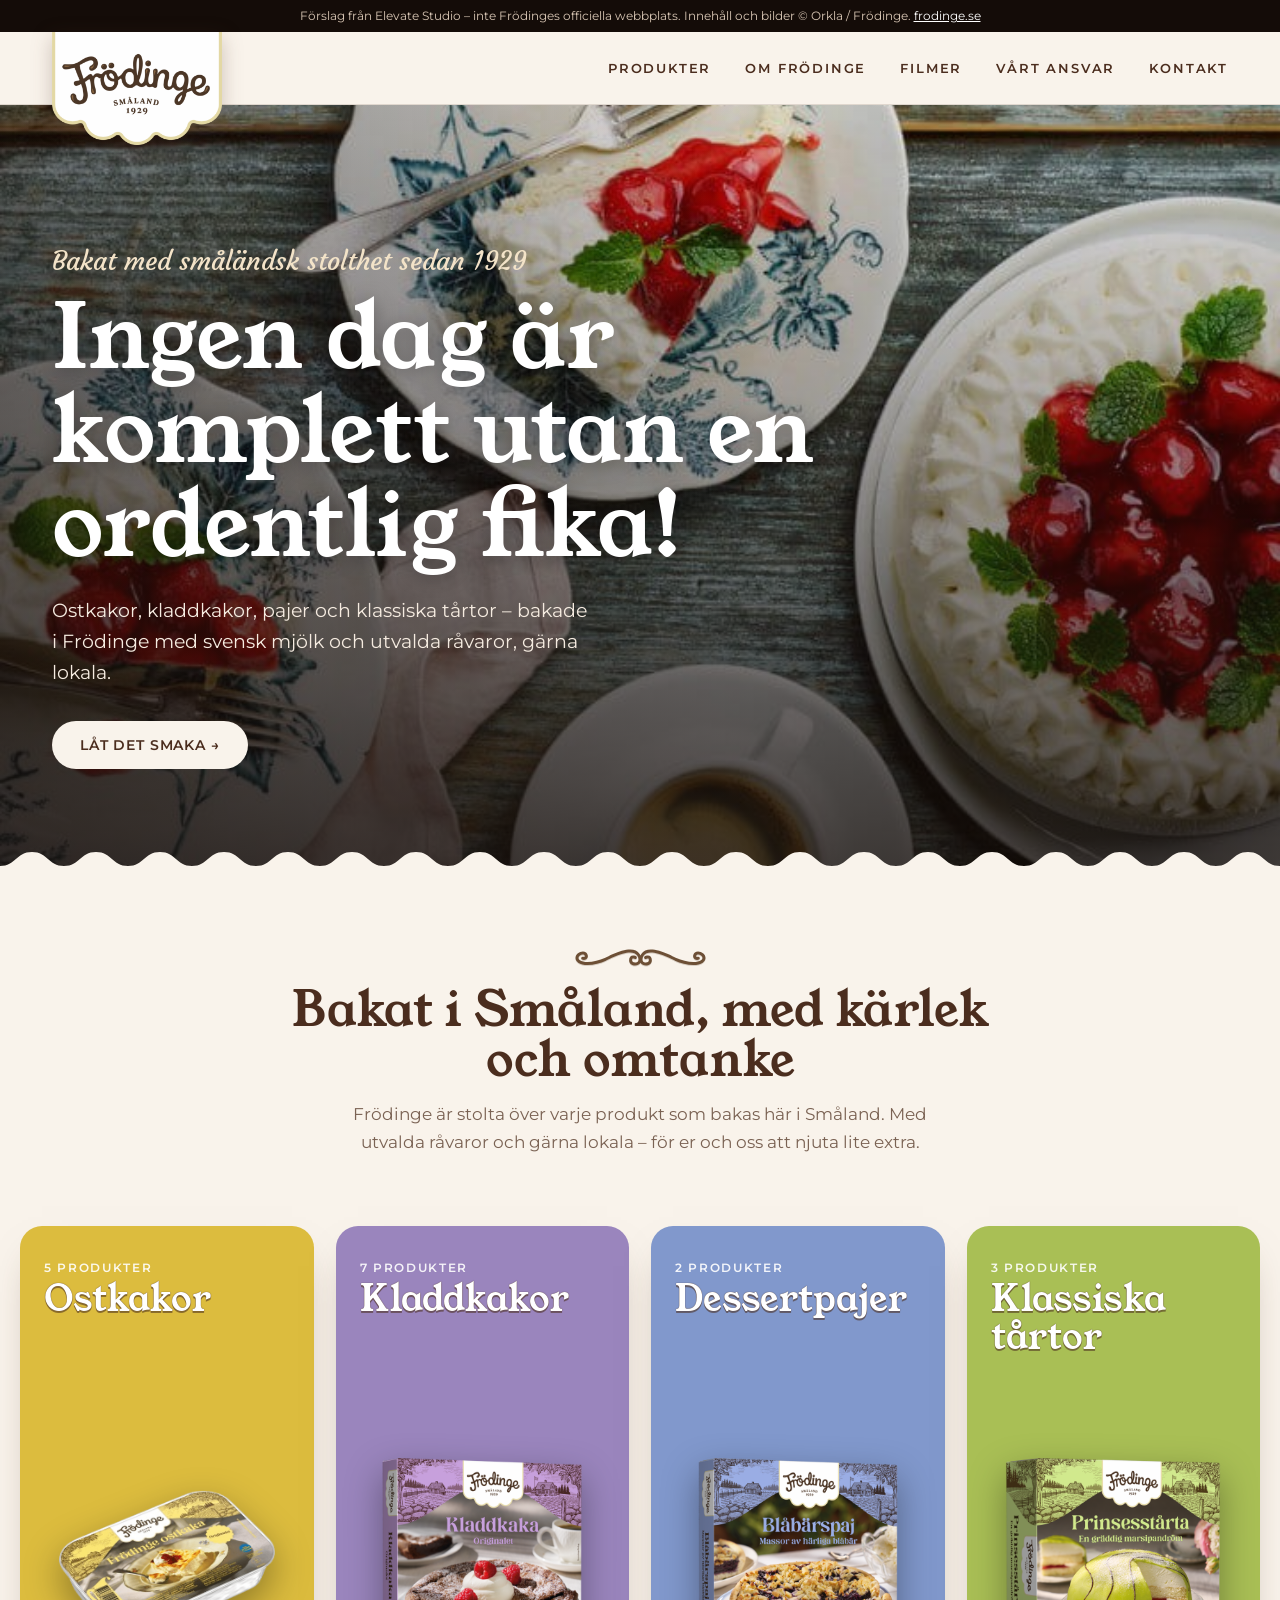
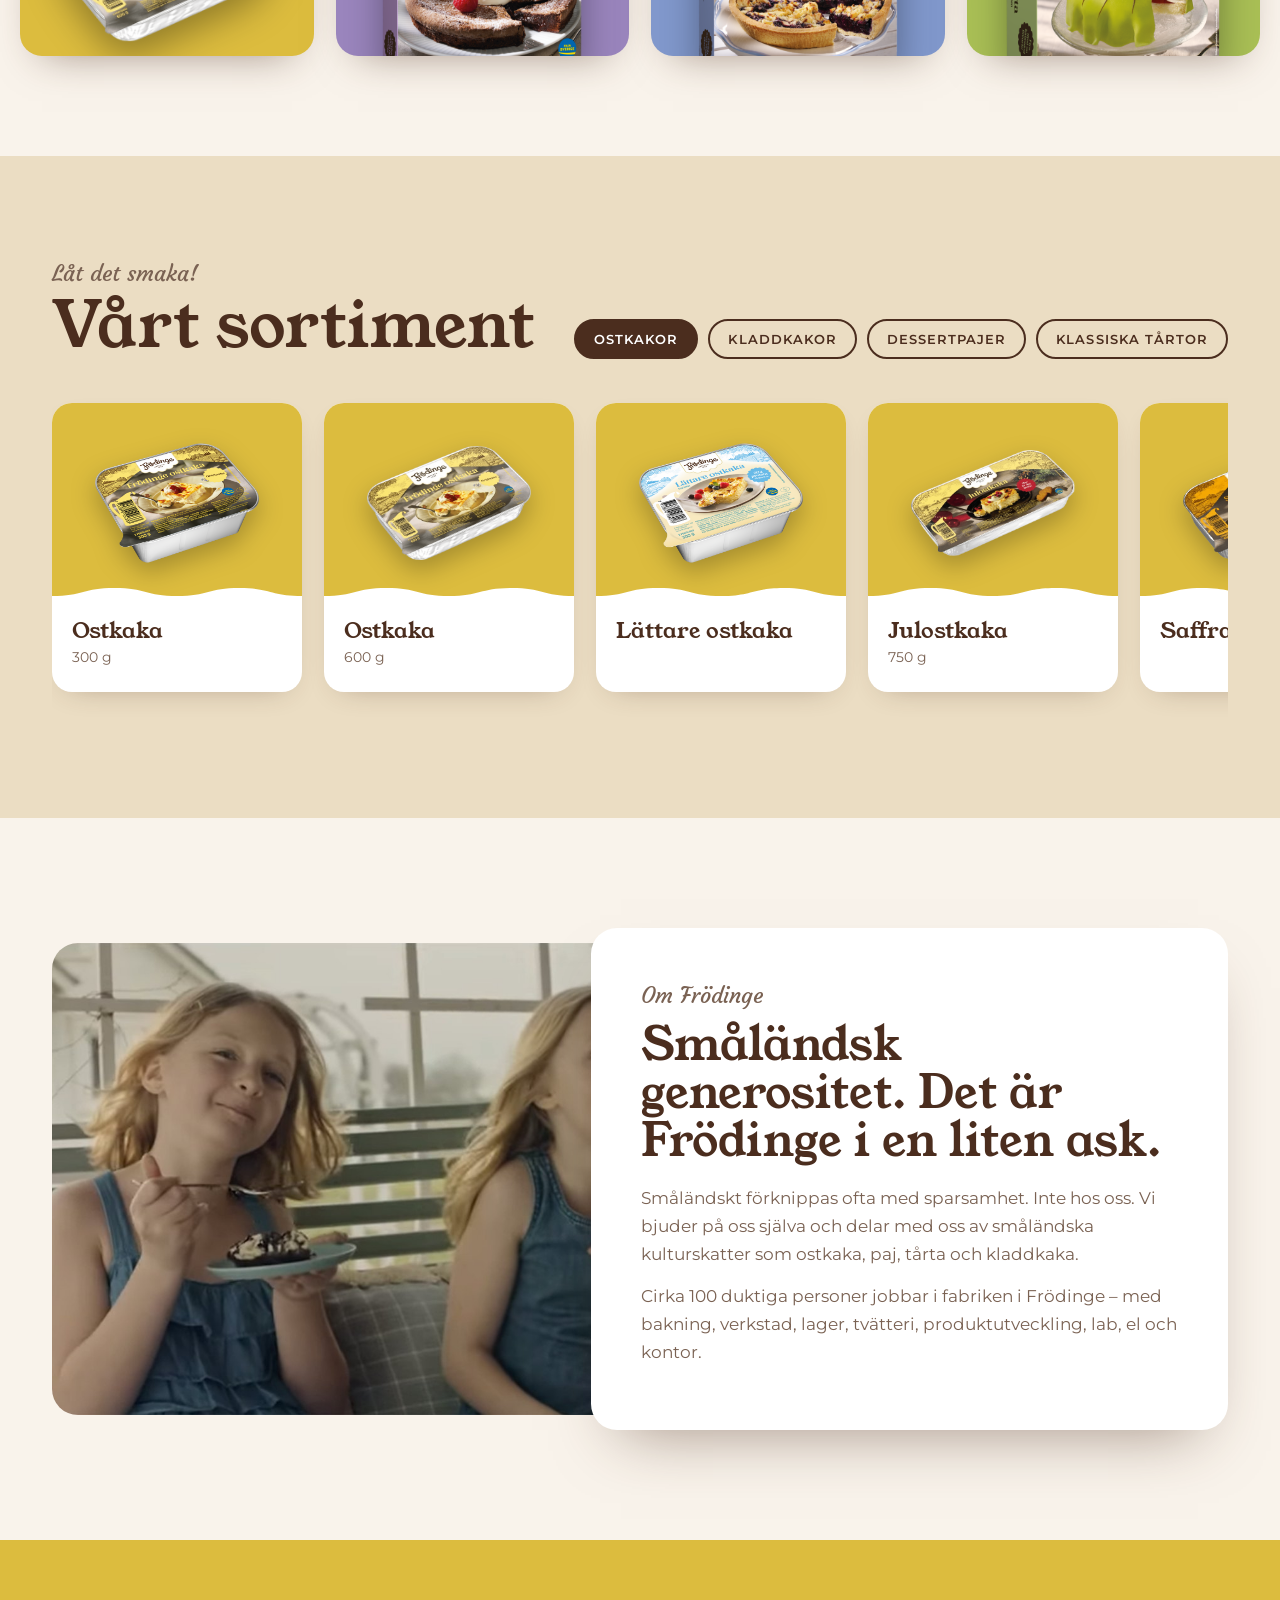
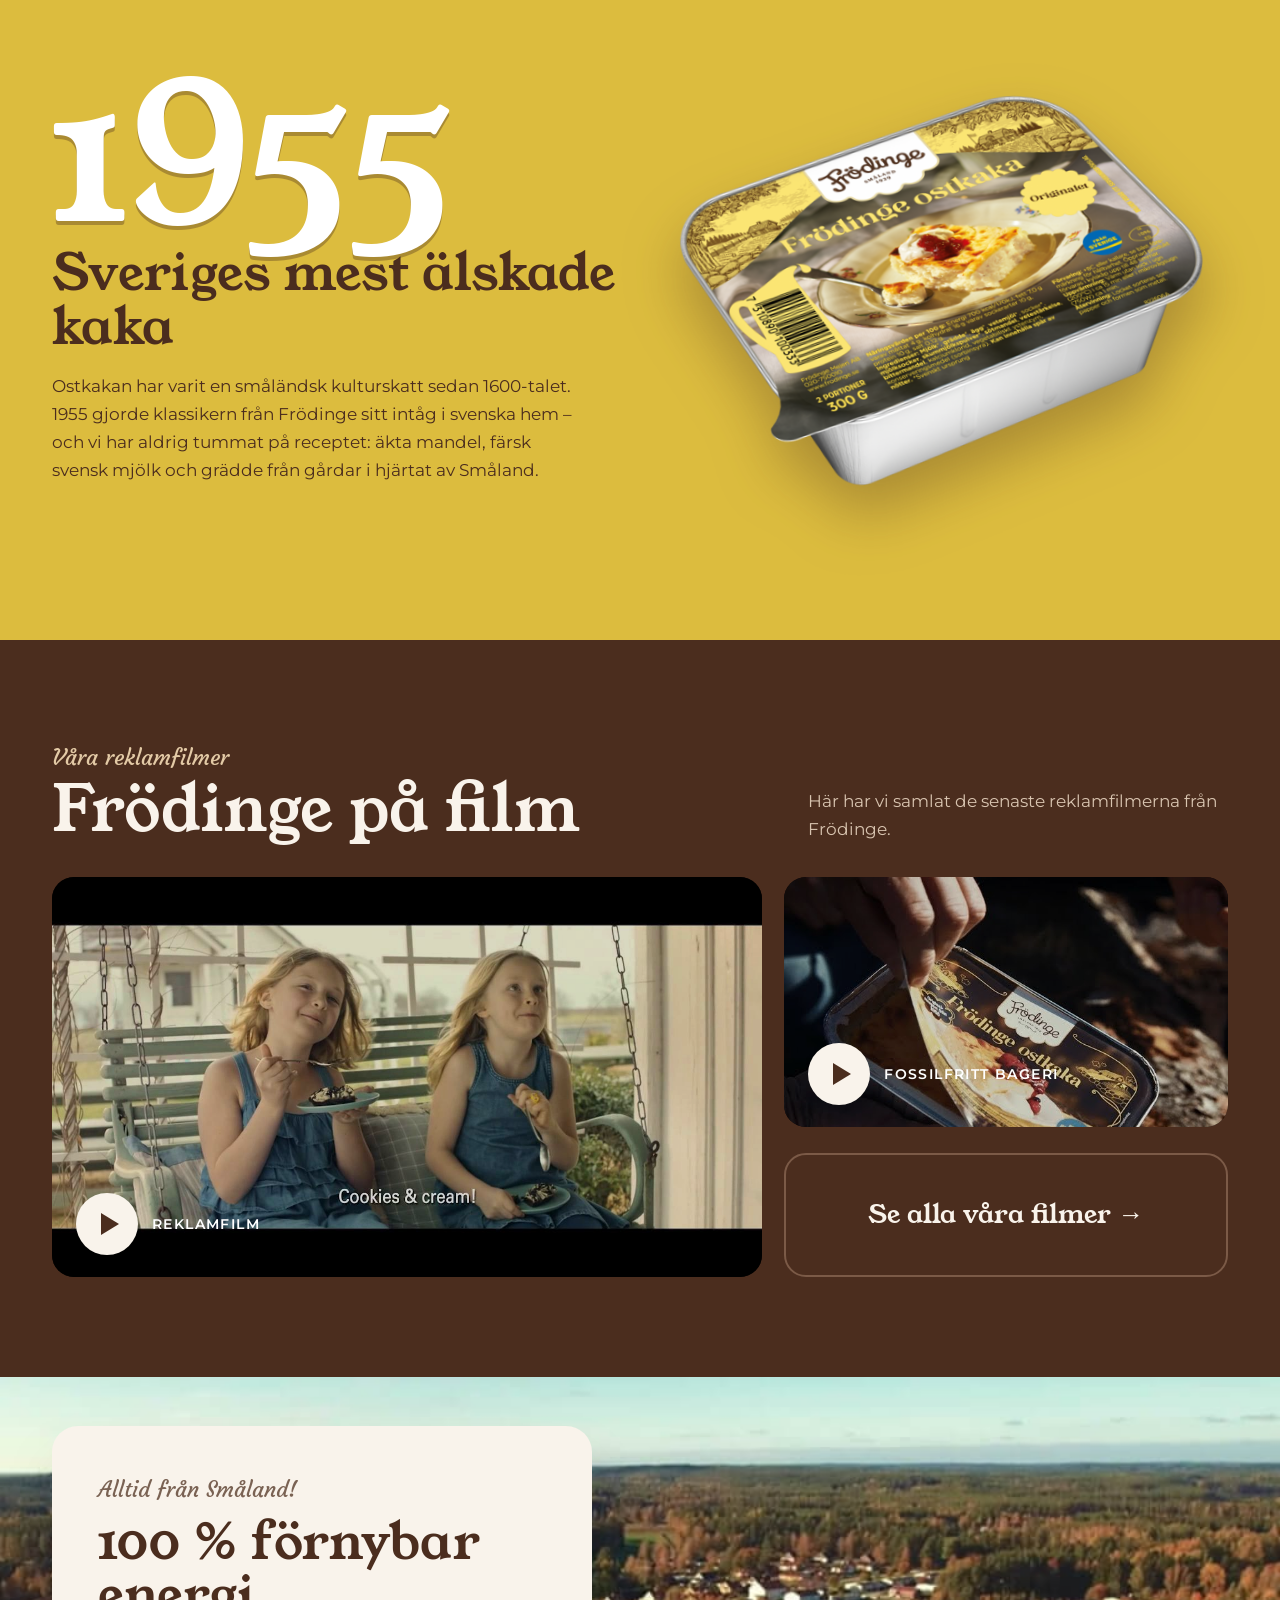
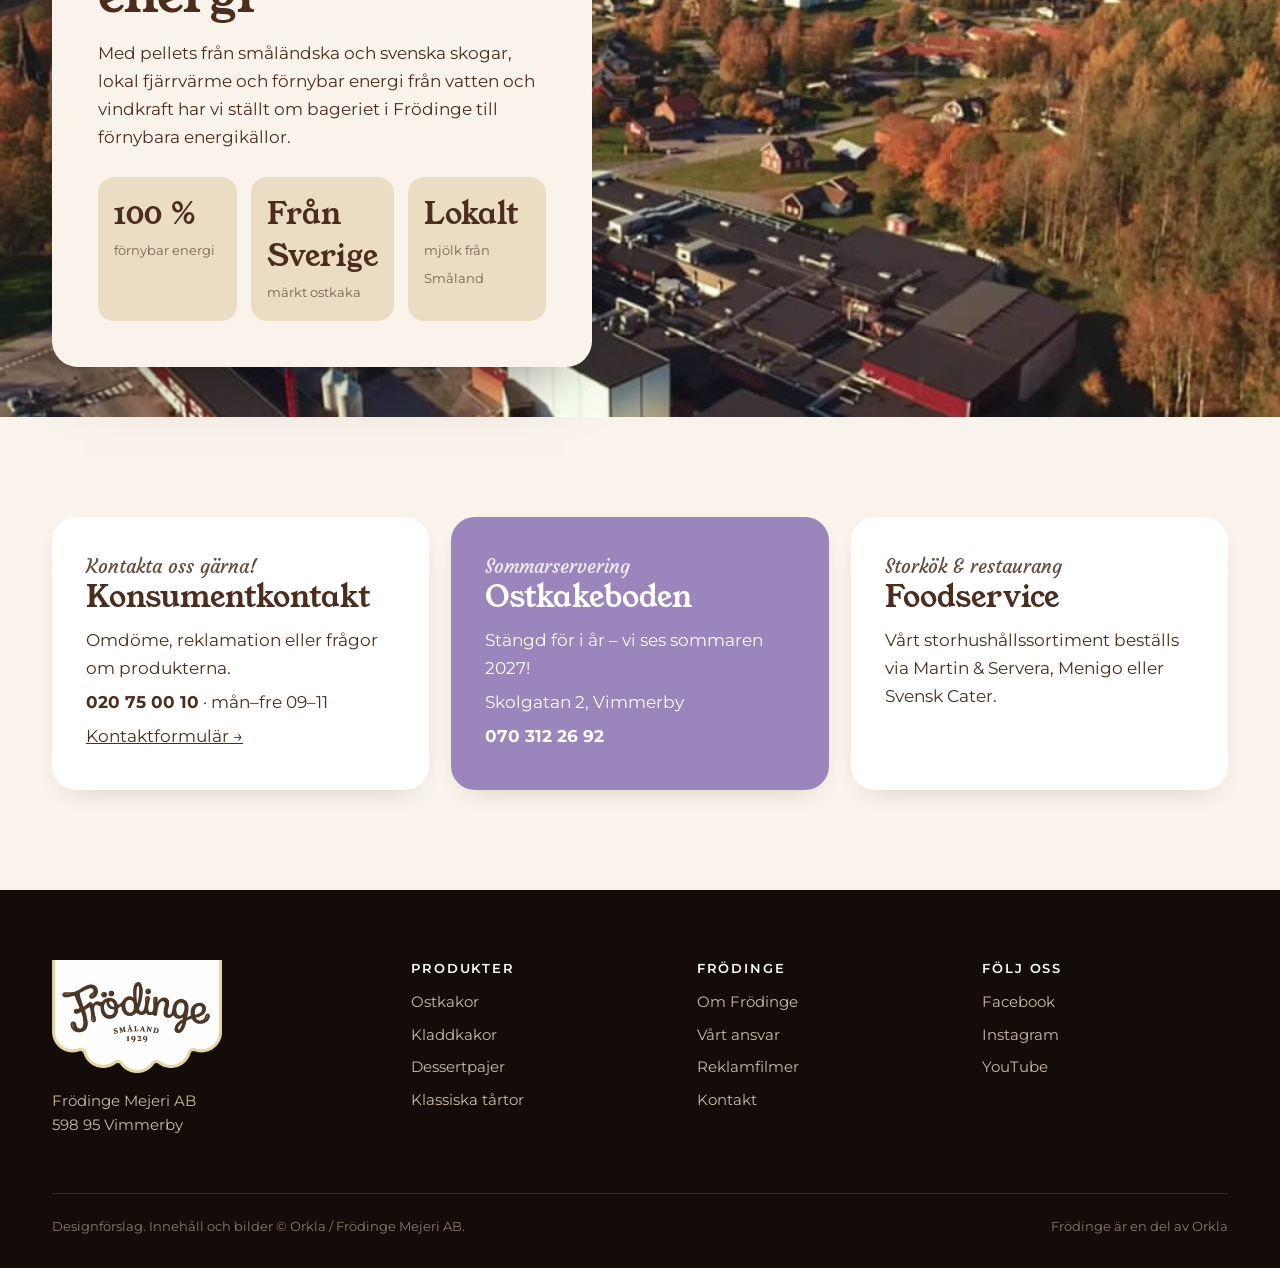
==== commit 437e4ad8: "Ny sida i Frödinges grafiska profil Färger, typsnitt och kategorifärger från frodinge.se och förpack" ====
--- a/index.html
+++ b/index.html
@@ -1,68 +1,290 @@
 <!doctype html>
-<html lang="sv" id="top">
+<html lang="sv">
 <head>
 <meta charset="utf-8">
-<meta name="viewport" content="width=device-width,initial-scale=1,viewport-fit=cover">
-<title>Frödinge Mejeri AB – Bakat med småländsk stolthet sedan 1929</title>
-<meta name="description" content="Ostkakor, kladdkakor, pajer och klassiska tårtor – bakade i Frödinge med svensk mjölk och utvalda råvaror, gärna lokala.">
-<meta name="theme-color" content="#4b3626"><meta name="robots" content="noindex, nofollow">
-<meta property="og:title" content="Frödinge Mejeri AB – Bakat med småländsk stolthet sedan 1929"><meta property="og:description" content="Ostkakor, kladdkakor, pajer och klassiska tårtor – bakade i Frödinge med svensk mjölk och utvalda råvaror, gärna lokala."><meta property="og:image" content="img/fr10.jpg">
-<link rel="preconnect" href="https://fonts.googleapis.com"><link rel="preconnect" href="https://fonts.gstatic.com" crossorigin><link rel="stylesheet" href="https://fonts.googleapis.com/css2?family=Plus+Jakarta+Sans:wght@400;500;600;700&display=swap">
-<link rel="stylesheet" href="assets/tokens.css?v=592a718e">
-<link rel="stylesheet" href="assets/bas.css?v=f351c1c4">
-<link rel="icon" href="assets/favicon.svg" type="image/svg+xml">
+<meta name="viewport" content="width=device-width, initial-scale=1">
+<title>Frödinge Koncept</title>
+<meta name="robots" content="noindex">
+<link rel="icon" href="img/logo.png">
+<link rel="preconnect" href="https://fonts.googleapis.com">
+<link href="https://fonts.googleapis.com/css2?family=Courgette&family=Montserrat:wght@400;500;600;700&family=Young+Serif&display=swap" rel="stylesheet">
+<style>
+/* Frödinges profil: brunt #4B2D1E, kräm #F9F3EB, beige #EBDDC3, Lynx Serif (här ersatt med Young Serif), Montserrat, Courgette.
+   Kategorifärger från kartongerna: lila kladdkaka, grön tårta, blå paj, gul citron/ostkaka. */
+:root{
+ --brun:#4b2d1e;--brun-m:#140c08;--kram:#f9f3eb;--beige:#ebddc3;--vit:#fff;--text:#4b2d1e;--mjuk:#7a6253;
+ --lila:#9a85bd;--gron:#a9bf55;--bla:#8198cc;--gul:#dcbc3e;
+ --serif:"Lynx Serif","Young Serif",Georgia,serif;--sans:Montserrat,Arial,sans-serif;--skrift:Courgette,cursive;
+}
+@media (prefers-color-scheme: dark){:root:not([data-theme="light"]){--kram:#1d140f;--beige:#2b1f18;--vit:#241913;--text:#f3e7d8;--mjuk:#c9b4a2}}
+:root[data-theme="dark"]{--kram:#1d140f;--beige:#2b1f18;--vit:#241913;--text:#f3e7d8;--mjuk:#c9b4a2}
+*{box-sizing:border-box}
+html{scroll-behavior:smooth}
+body{margin:0;background:var(--kram);color:var(--text);font:400 17px/1.65 var(--sans)}
+img{display:block;max-width:100%}
+a{color:inherit}
+.w{max-width:1240px;margin:0 auto;padding:0 32px}
+h1,h2,h3{font-family:var(--serif);font-weight:400;line-height:1.05;margin:0}
+.skrift{font-family:var(--skrift);font-size:22px;color:var(--mjuk)}
+.demo{background:var(--brun-m);color:#d9c7b5;font-size:12px;text-align:center;padding:6px 16px}
+.demo a{color:#fff}
+
+/* Sidhuvud med hängande logga, som fliken på kartongerna */
+header{position:sticky;top:0;z-index:30;background:var(--kram);border-bottom:1px solid color-mix(in srgb,var(--brun) 14%,transparent)}
+header .w{display:flex;align-items:center;justify-content:space-between;height:72px}
+.flik{position:relative;align-self:flex-start;width:170px;height:72px}
+.flik img{position:absolute;top:0;left:0;width:170px;filter:drop-shadow(0 6px 10px rgba(75,45,30,.25))}
+nav{display:flex;gap:34px}
+nav a{font:600 13px var(--sans);letter-spacing:.14em;text-transform:uppercase;text-decoration:none;color:var(--text)}
+nav a:hover{color:var(--lila)}
+.knapp{display:inline-flex;align-items:center;gap:10px;background:var(--brun);color:#fff;font:600 14px var(--sans);letter-spacing:.06em;text-transform:uppercase;text-decoration:none;padding:15px 28px;border-radius:999px;border:0;cursor:pointer;transition:transform .2s,background .2s}
+.knapp:hover{transform:translateY(-2px);background:var(--brun-m)}
+.knapp.ljus{background:var(--kram);color:var(--brun)}
+
+/* Vågig kant som på kartongernas överkant */
+.vag{display:block;width:100%;height:28px}
+
+.hero{position:relative;min-height:min(86vh,780px);display:flex;align-items:flex-end;color:#fff;overflow:hidden}
+.hero>img{position:absolute;inset:0;width:100%;height:100%;object-fit:cover}
+.hero::after{content:"";position:absolute;inset:0;background:linear-gradient(0deg,rgba(20,12,8,.8),rgba(20,12,8,.35) 60%,rgba(20,12,8,.1)),linear-gradient(90deg,rgba(20,12,8,.45),transparent 60%)}
+.hero .w{position:relative;z-index:1;padding-bottom:110px;width:100%}
+.hero .skrift{color:#f3e3c8;font-size:26px}
+.hero h1{font-size:clamp(46px,7vw,96px);max-width:900px;margin:8px 0 22px;text-shadow:0 2px 20px rgba(0,0,0,.35)}
+.hero p{max-width:540px;font-size:19px;margin:0 0 32px;color:#f5ebe0}
+.hero .vag{position:absolute;bottom:-1px;left:0;z-index:2}
+
+.intro{text-align:center;padding:70px 0 40px}
+.intro img{width:131px;margin:0 auto 18px;opacity:.9}
+.intro h2{font-size:clamp(32px,4vw,48px);max-width:760px;margin:0 auto 14px}
+.intro p{max-width:640px;margin:0 auto;color:var(--mjuk)}
+
+/* Kategorier i kartongfärgerna */
+.kat{display:grid;grid-template-columns:repeat(4,1fr);gap:22px;padding:30px 0 100px}
+.kort{position:relative;border-radius:22px;overflow:hidden;color:#fff;text-decoration:none;min-height:430px;display:flex;flex-direction:column;justify-content:space-between;padding:26px 24px 0;box-shadow:0 18px 40px -22px rgba(75,45,30,.55);transition:transform .3s}
+.kort:hover{transform:translateY(-6px)}
+.kort h3{font-size:36px;text-shadow:0 2px 0 rgba(75,45,30,.55),0 0 1px var(--brun)}
+.kort span{font:600 12px var(--sans);letter-spacing:.14em;text-transform:uppercase;opacity:.9}
+.kort img{width:88%;margin:16px auto -18px;filter:drop-shadow(0 14px 18px rgba(0,0,0,.35));transition:transform .4s}
+.kort:hover img{transform:rotate(-3deg) scale(1.04)}
+.k-ost{background:var(--gul)}.k-kladd{background:var(--lila)}.k-paj{background:var(--bla)}.k-tarta{background:var(--gron)}
+
+/* Sortiment */
+.sort{background:var(--beige);padding:100px 0}
+.rubrad{display:flex;justify-content:space-between;align-items:flex-end;gap:24px;flex-wrap:wrap;margin-bottom:34px}
+.rubrad h2{font-size:clamp(40px,5vw,64px)}
+.flikar{display:flex;gap:10px;flex-wrap:wrap}
+.flikar button{font:600 13px var(--sans);letter-spacing:.08em;text-transform:uppercase;border:2px solid var(--brun);background:transparent;color:var(--text);padding:10px 18px;border-radius:999px;cursor:pointer}
+.flikar button[aria-selected=true]{background:var(--brun);color:#fff}
+.hylla{display:flex;gap:22px;overflow-x:auto;scroll-snap-type:x mandatory;padding:10px 4px 26px}
+.prod{flex:0 0 250px;scroll-snap-align:start;background:var(--vit);border-radius:20px;overflow:hidden;box-shadow:0 10px 30px -18px rgba(75,45,30,.45)}
+.prod .top{height:200px;display:flex;align-items:center;justify-content:center;padding:18px;position:relative}
+.prod .top svg{position:absolute;bottom:-1px;left:0;width:100%;height:16px}
+.prod img{max-height:100%;object-fit:contain;filter:drop-shadow(0 10px 12px rgba(0,0,0,.25))}
+.prod div.txt{padding:16px 20px 22px}
+.prod h3{font-size:22px}
+.prod small{color:var(--mjuk);font-size:14px}
+
+/* Berättelse med överlappande kort */
+.bert{padding:110px 0}
+.bert .w{display:grid;grid-template-columns:1.15fr 1fr;align-items:center}
+.bert .bild{border-radius:26px;overflow:hidden;aspect-ratio:4/3}
+.bert .bild img{width:100%;height:100%;object-fit:cover}
+.bert .text{background:var(--vit);border-radius:26px;padding:50px;margin-left:-90px;position:relative;box-shadow:0 30px 60px -30px rgba(75,45,30,.5)}
+.bert h2{font-size:clamp(34px,3.6vw,50px);margin:6px 0 18px}
+.bert p{color:var(--mjuk);margin:0 0 14px}
+
+/* 1955 */
+.ostkaka{background:var(--gul);color:var(--brun);overflow:hidden}
+.ostkaka .w{display:grid;grid-template-columns:1fr 1fr;align-items:center;gap:40px;padding-top:90px;padding-bottom:90px}
+.ar{font:400 clamp(110px,15vw,200px)/.8 var(--serif);color:#fff;text-shadow:0 4px 0 rgba(75,45,30,.35)}
+.ostkaka h2{font-size:clamp(34px,4vw,54px);margin:14px 0 18px}
+.ostkaka p{max-width:520px}
+.ostkaka img{width:100%;max-width:520px;margin:auto;filter:drop-shadow(0 30px 30px rgba(75,45,30,.35));transform:rotate(-4deg)}
+
+/* Film */
+.film{background:var(--brun);color:var(--kram);padding:100px 0}
+.film .rubrad p{color:#d8c4b0;max-width:420px;margin:0}
+.film .skrift{color:#e3caa6}
+.vids{display:grid;grid-template-columns:1.6fr 1fr;gap:22px}
+.vid{position:relative;border:0;padding:0;width:100%;aspect-ratio:16/9;border-radius:22px;overflow:hidden;background:#000;cursor:pointer;display:block}
+.vid img{width:100%;height:100%;object-fit:cover;opacity:.85;transition:opacity .3s,transform .6s}
+.vid:hover img{opacity:1;transform:scale(1.03)}
+.vid .spela{position:absolute;left:24px;bottom:22px;display:flex;align-items:center;gap:14px;color:#fff;font:600 14px var(--sans);letter-spacing:.1em;text-transform:uppercase}
+.vid .spela i{width:62px;height:62px;border-radius:50%;background:var(--kram);display:flex;align-items:center;justify-content:center}
+.vid .spela i::after{content:"";border-left:18px solid var(--brun);border-top:11px solid transparent;border-bottom:11px solid transparent;margin-left:5px}
+.vid iframe{position:absolute;inset:0;width:100%;height:100%;border:0}
+.sido{display:grid;gap:22px}
+.yt{display:flex;align-items:center;justify-content:center;border:2px solid #7b5a47;border-radius:22px;text-decoration:none;font:400 26px var(--serif);min-height:120px}
+.yt:hover{background:var(--kram);color:var(--brun)}
+
+/* Hållbarhet */
+.gron{position:relative;min-height:640px;display:flex;align-items:center;color:var(--brun)}
+.gron>img{position:absolute;inset:0;width:100%;height:100%;object-fit:cover}
+.gron .w{position:relative;width:100%}
+.gron .kortet{background:var(--kram);border-radius:26px;padding:46px;max-width:540px;box-shadow:0 30px 60px -30px rgba(0,0,0,.5)}
+.gron h2{font-size:clamp(34px,4vw,52px);margin:6px 0 16px}
+.fakta{display:grid;grid-template-columns:repeat(3,1fr);gap:14px;margin-top:26px}
+.fakta div{background:var(--beige);border-radius:16px;padding:16px}
+.fakta b{display:block;font:400 30px var(--serif)}
+.fakta span{font-size:13px;color:var(--mjuk)}
+
+/* Ostkakeboden + kontakt */
+.kontakt{padding:100px 0}
+.kontakt .w{display:grid;grid-template-columns:repeat(3,1fr);gap:22px}
+.ruta{border-radius:24px;padding:34px;background:var(--vit);box-shadow:0 10px 30px -20px rgba(75,45,30,.4)}
+.ruta.farg{background:var(--lila);color:#fff}
+.ruta h3{font-size:30px;margin-bottom:12px}
+.ruta p{margin:0 0 6px}
+.ruta .skrift{color:inherit;opacity:.85;font-size:19px}
+
+footer{background:var(--brun-m);color:#cdb9a6;padding:70px 0 30px;font-size:15px}
+footer .cols{display:grid;grid-template-columns:1.3fr repeat(3,1fr);gap:40px;padding-bottom:40px;border-bottom:1px solid #3a2a20}
+footer img.l{width:170px;margin-bottom:16px}
+footer h4{font:600 13px var(--sans);letter-spacing:.14em;text-transform:uppercase;color:#fff;margin:0 0 14px}
+footer ul{list-style:none;padding:0;margin:0}footer li{margin-bottom:8px}
+footer a{text-decoration:none}footer a:hover{color:#fff}
+footer .botten{padding-top:22px;font-size:13px;color:#8d7867;display:flex;justify-content:space-between;flex-wrap:wrap;gap:12px}
+
+@media (max-width:1000px){
+ nav{display:none}
+ .kat{grid-template-columns:1fr 1fr}
+ .bert .w,.ostkaka .w,.vids,.kontakt .w{grid-template-columns:1fr}
+ .bert .text{margin:-70px 20px 0;padding:34px}
+ footer .cols{grid-template-columns:1fr 1fr}
+}
+@media (max-width:600px){
+ .w{padding:0 16px}
+ .flik,.flik img{width:130px}
+ .kat{grid-template-columns:1fr}
+ .kort{min-height:360px}
+ .hero .w{padding-bottom:80px}
+ .gron .kortet{padding:30px 22px}
+ .fakta{grid-template-columns:1fr}
+ footer .cols{grid-template-columns:1fr}
+}
+</style>
 </head>
-<body class="har-hero" data-hero="helskarm" data-header="transparent" data-meny="inline" data-ruta="mork" data-kort="overlay" data-knapp="fylld" data-projekt="karusell" data-nyheter="lista" data-sidhero="bild" data-motiv="inget" data-herotext="hoger" data-rubrik="standard" data-kursiv="0">
-<div class="demo-rad" role="note">Förslag från Elevate Studio – inte Frödinges officiella webbplats. Innehåll och bilder © Orkla / Frödinge.</div><a class="skip" href="#main">Hoppa till innehållet</a>
-<div class="topprad"><div class="wrap"><a href="index.html"><svg class="ik" viewBox="0 0 24 24" fill="none" stroke="currentColor" stroke-width="1.5" stroke-linecap="round" stroke-linejoin="round" aria-hidden="true"><path d="M3 11 12 3l9 8v10h-6v-6H9v6H3z"/></svg><span>Frödinge</span></a><a href="#" lang="en"><svg class="ik" viewBox="0 0 24 24" fill="none" stroke="currentColor" stroke-width="1.5" stroke-linecap="round" stroke-linejoin="round" aria-hidden="true"><circle cx="12" cy="12" r="9"/><path d="M3 12h18M12 3c2.5 2.5 3.8 5.5 3.8 9s-1.3 6.5-3.8 9c-2.5-2.5-3.8-5.5-3.8-9S9.5 5.5 12 3z"/></svg><span>Language/Språk</span></a></div></div><header class="head" id="head">
-  <div class="wrap">
-    <a class="logga" href="index.html" aria-label="Frödinge Mejeri AB, till startsidan"><span class="ord">Frödinge</span><span class="tag">Bakat i Småland</span></a>
-    <nav class="nav" aria-label="Huvudmeny"><a href="verksamhet.html">Vår verksamhet</a><a href="hallbarhet.html">Vårt ansvar</a><a href="karriar.html">Jobba hos oss</a><a href="om-oss.html">Om oss</a></nav>
-    <div class="head-verktyg">
-      <a class="knapp knapp-primar head-kontakt" href="om-oss.html#kontakt">Kontakta oss</a>
-      <a class="sok" href="#" aria-label="Sök"><svg class="ik" viewBox="0 0 24 24" fill="none" stroke="currentColor" stroke-width="1.5" stroke-linecap="round" stroke-linejoin="round" aria-hidden="true"><circle cx="11" cy="11" r="7"/><path d="m20 20-4-4"/></svg><span>Sök</span></a>
-      <button class="meny-knapp" id="menyKnapp" type="button" aria-expanded="false" aria-controls="meny" aria-label="Öppna menyn"><span class="ord">Meny</span><span class="streck"><i></i><i></i><i></i></span></button>
-    </div>
+<body>
+<div class="demo">Förslag från Elevate Studio – inte Frödinges officiella webbplats. Innehåll och bilder © Orkla / Frödinge. <a href="https://www.frodinge.se">frodinge.se</a></div>
+
+<svg width="0" height="0" style="position:absolute" aria-hidden="true">
+ <defs><path id="vagform" d="M0 28V14c20 0 20-14 40-14s20 14 40 14 20-14 40-14 20 14 40 14 20-14 40-14 20 14 40 14V28z"/>
+ <pattern id="vagm" width="160" height="28" patternUnits="userSpaceOnUse"><use href="#vagform" style="fill:var(--kram)"/></pattern></defs>
+</svg>
+
+<header><div class="w">
+ <a class="flik" href="#top" aria-label="Frödinge, till toppen"><img src="img/logo.png" alt="Frödinge Småland 1929"></a>
+ <nav><a href="#sortiment">Produkter</a><a href="#om">Om Frödinge</a><a href="#filmer">Filmer</a><a href="#ansvar">Vårt ansvar</a><a href="#kontakt">Kontakt</a></nav>
+</div></header>
+
+<main id="top">
+<section class="hero">
+ <img src="img/fr02.jpg" alt="Ostkaka med jordgubbar på dukat bord">
+ <div class="w">
+  <div class="skrift">Bakat med småländsk stolthet sedan 1929</div>
+  <h1>Ingen dag är komplett utan en ordentlig fika!</h1>
+  <p>Ostkakor, kladdkakor, pajer och klassiska tårtor – bakade i Frödinge med svensk mjölk och utvalda råvaror, gärna lokala.</p>
+  <a class="knapp ljus" href="#sortiment">Låt det smaka →</a>
+ </div>
+ <svg class="vag" viewBox="0 0 1600 28" preserveAspectRatio="none"><rect width="1600" height="28" fill="url(#vagm)"/></svg>
+</section>
+
+<section class="intro"><div class="w">
+ <img src="img/moustache.svg" alt="">
+ <h2>Bakat i Småland, med kärlek och omtanke</h2>
+ <p>Frödinge är stolta över varje produkt som bakas här i Småland. Med utvalda råvaror och gärna lokala – för er och oss att njuta lite extra.</p>
+</div></section>
+
+<section class="w kat" aria-label="Kategorier">
+ <a class="kort k-ost" href="#sortiment" data-tab="0"><div><span>5 produkter</span><h3>Ostkakor</h3></div><img src="img/p-ostkaka600.png" alt=""></a>
+ <a class="kort k-kladd" href="#sortiment" data-tab="1"><div><span>7 produkter</span><h3>Kladdkakor</h3></div><img src="img/p-kladdkaka.png" alt=""></a>
+ <a class="kort k-paj" href="#sortiment" data-tab="2"><div><span>2 produkter</span><h3>Dessertpajer</h3></div><img src="img/p-blabarspaj.png" alt=""></a>
+ <a class="kort k-tarta" href="#sortiment" data-tab="3"><div><span>3 produkter</span><h3>Klassiska tårtor</h3></div><img src="img/p-prinsess.png" alt=""></a>
+</section>
+
+<section class="sort" id="sortiment"><div class="w">
+ <div class="rubrad"><div><div class="skrift">Låt det smaka!</div><h2>Vårt sortiment</h2></div><div class="flikar" role="tablist" id="flikar"></div></div>
+ <div class="hylla" id="hylla"></div>
+</div></section>
+
+<section class="bert" id="om"><div class="w">
+ <div class="bild"><img src="img/fr05.jpg" alt="Fika ur Frödinges reklamfilm"></div>
+ <div class="text">
+  <div class="skrift">Om Frödinge</div>
+  <h2>Småländsk generositet. Det är Frödinge i en liten ask.</h2>
+  <p>Småländskt förknippas ofta med sparsamhet. Inte hos oss. Vi bjuder på oss själva och delar med oss av småländska kulturskatter som ostkaka, paj, tårta och kladdkaka.</p>
+  <p>Cirka 100 duktiga personer jobbar i fabriken i Frödinge – med bakning, verkstad, lager, tvätteri, produktutveckling, lab, el och kontor.</p>
+ </div>
+</div></section>
+
+<section class="ostkaka"><div class="w">
+ <div>
+  <div class="ar">1955</div>
+  <h2>Sveriges mest älskade kaka</h2>
+  <p>Ostkakan har varit en småländsk kulturskatt sedan 1600-talet. 1955 gjorde klassikern från Frödinge sitt intåg i svenska hem – och vi har aldrig tummat på receptet: äkta mandel, färsk svensk mjölk och grädde från gårdar i hjärtat av Småland.</p>
+ </div>
+ <img src="img/p-ostkaka.png" alt="Frödinge ostkaka">
+</div></section>
+
+<section class="film" id="filmer"><div class="w">
+ <div class="rubrad"><div><div class="skrift">Våra reklamfilmer</div><h2>Frödinge på film</h2></div><p>Här har vi samlat de senaste reklamfilmerna från Frödinge.</p></div>
+ <div class="vids">
+  <button class="vid" data-id="B_HpkTvghd4"><img src="img/fr01.jpg" alt=""><span class="spela"><i></i>Reklamfilm</span></button>
+  <div class="sido">
+   <button class="vid" data-id="MnmV-hen6LE"><img src="img/fr03.jpg" alt=""><span class="spela"><i></i>Fossilfritt bageri</span></button>
+   <a class="yt" href="https://www.youtube.com/@frodinge4787" target="_blank" rel="noopener">Se alla våra filmer →</a>
   </div>
-  <nav class="meny" id="meny" aria-label="Meny" hidden>
-    <div class="wrap">
-      <ul class="meny-huvud"><li><a href="verksamhet.html">Vår verksamhet</a></li><li><a href="hallbarhet.html">Vårt ansvar</a></li><li><a href="karriar.html">Jobba hos oss</a></li><li><a href="om-oss.html">Om oss</a></li></ul>
-      
-      <div><h4>Genvägar</h4><ul><li><a href="om-oss.html#press">Nyheter och press</a></li><li><a href="karriar.html#jobb">Lediga jobb</a></li><li><a href="om-oss.html#kontakt">Kontakta oss</a></li></ul></div>
-    </div>
-  </nav>
-</header>
-<main id="main">
-<section class="hero hero-helskarm" aria-label="Aktuellt"><div class="bildspel" data-bildspel><div class="bild-slide aktiv"><div class="bild-fyll skugga-bild"><img src="img/fr10.jpg" srcset="img/fr10-s.jpg 700w, img/fr10.jpg 1600w" sizes="100vw" alt="Prinsesstårta" fetchpriority=high decoding="async"></div><div class="slide-text hero-txt"><div class="wrap"><div><span class="etikett" style="color:#fff;opacity:.85">Bageri &amp; mejeri</span><h1>Ingen dag är komplett utan en ordentlig fika</h1></div><div><p class="ingress">Ostkakor, kladdkakor, pajer och klassiska tårtor – bakade i Frödinge med svensk mjölk och utvalda råvaror, gärna lokala.</p><div class="knappar"><a class="knapp knapp-ljus" href="verksamhet.html"><span>Upptäck vår verksamhet</span><svg class="pil" viewBox="0 0 24 24" fill="none" stroke="currentColor" stroke-width="1.5" stroke-linecap="round" stroke-linejoin="round" aria-hidden="true"><path d="M5 12h14M13 6l6 6-6 6"/></svg></a></div></div></div></div></div><div class="bild-slide"><div class="bild-fyll skugga-bild"><img src="img/fr04.jpg" srcset="img/fr04-s.jpg 700w, img/fr04.jpg 1600w" sizes="100vw" alt="Frödinge bageri i höstlandskap" loading=lazy decoding="async"></div><div class="slide-text hero-txt"><div class="wrap"><div><span class="etikett" style="color:#fff;opacity:.85">Bageri &amp; mejeri</span><h2>Ett bageri på förnybar energi</h2></div><div><p class="ingress">Pellets från småländska skogar, lokal fjärrvärme och el från vatten och vind.</p><div class="knappar"><a class="knapp knapp-ljus" href="verksamhet.html"><span>Läs mer</span><svg class="pil" viewBox="0 0 24 24" fill="none" stroke="currentColor" stroke-width="1.5" stroke-linecap="round" stroke-linejoin="round" aria-hidden="true"><path d="M5 12h14M13 6l6 6-6 6"/></svg></a></div></div></div></div></div><div class="bild-slide"><div class="bild-fyll skugga-bild"><img src="img/fr14.jpg" srcset="img/fr14-s.jpg 700w, img/fr14.jpg 1600w" sizes="100vw" alt="Blåbärspaj" loading=lazy decoding="async"></div><div class="slide-text hero-txt"><div class="wrap"><div><span class="etikett" style="color:#fff;opacity:.85">Bageri &amp; mejeri</span><h2>Klassikern sedan 1955</h2></div><div><p class="ingress">Receptet på Frödinge ostkaka har aldrig ändrats.</p><div class="knappar"><a class="knapp knapp-ljus" href="verksamhet.html"><span>Läs mer</span><svg class="pil" viewBox="0 0 24 24" fill="none" stroke="currentColor" stroke-width="1.5" stroke-linecap="round" stroke-linejoin="round" aria-hidden="true"><path d="M5 12h14M13 6l6 6-6 6"/></svg></a></div></div></div></div></div><div class="spel-kontroll"><div class="spel-prickar"><button type="button" aria-label="Visa bild 1"></button><button type="button" aria-label="Visa bild 2"></button><button type="button" aria-label="Visa bild 3"></button></div></div><span class="foto-not">Illustrationsbild</span></div></section>
-<section class="sek " aria-labelledby="fbq-h"><div class="wrap">
-  <div class="fbq-ruta"><div class="fbq-huvud"><div><span class="etikett">Aktuellt från Frödinge</span><h2 id="fbq-h">Det här gör vi just nu</h2></div>
-    <a class="textlank" href="verksamhet.html"><span>Hela sortimentet</span><svg class="pil" viewBox="0 0 24 24" fill="none" stroke="currentColor" stroke-width="1.5" stroke-linecap="round" stroke-linejoin="round" aria-hidden="true"><path d="M5 12h14M13 6l6 6-6 6"/></svg></a></div>
-  <ul class="fbq fbq-n3"><li><a href="verksamhet.html"><div class="bild-fyll"><img src="img/fr16.jpg" srcset="img/fr16-s.jpg 700w, img/fr16.jpg 1600w" sizes="(min-width:960px) 50vw, 100vw" alt="Råvaror från Småland" loading=lazy decoding="async"></div><span class="fbq-nr">01</span><div class="fbq-text"><h3>Ett bageri på förnybar energi</h3><div class="fbq-mer"><p>Pellets från småländska skogar, lokal fjärrvärme och el från vatten och vind.</p><span class="textlank"><span>Läs mer</span><svg class="pil" viewBox="0 0 24 24" fill="none" stroke="currentColor" stroke-width="1.5" stroke-linecap="round" stroke-linejoin="round" aria-hidden="true"><path d="M5 12h14M13 6l6 6-6 6"/></svg></span></div></div></a></li><li><a href="verksamhet.html"><div class="bild-fyll"><img src="img/fr06.jpg" srcset="img/fr06-s.jpg 700w, img/fr06.jpg 1600w" sizes="(min-width:960px) 50vw, 100vw" alt="Kladdkaka med grädde" loading=lazy decoding="async"></div><span class="fbq-nr">02</span><div class="fbq-text"><h3>Klassikern sedan 1955</h3><div class="fbq-mer"><p>Receptet på Frödinge ostkaka har aldrig ändrats.</p><span class="textlank"><span>Läs mer</span><svg class="pil" viewBox="0 0 24 24" fill="none" stroke="currentColor" stroke-width="1.5" stroke-linecap="round" stroke-linejoin="round" aria-hidden="true"><path d="M5 12h14M13 6l6 6-6 6"/></svg></span></div></div></a></li><li><a href="verksamhet.html"><div class="bild-fyll"><img src="img/fr03.jpg" srcset="img/fr03-s.jpg 700w, img/fr03.jpg 1600w" sizes="(min-width:960px) 50vw, 100vw" alt="Bageriet i Frödinge sett från ovan" loading=lazy decoding="async"></div><span class="fbq-nr">03</span><div class="fbq-text"><h3>Mjölk från gårdar i Småland</h3><div class="fbq-mer"><p>Våra råvaror kommer gärna från gårdarna runt omkring oss.</p><span class="textlank"><span>Läs mer</span><svg class="pil" viewBox="0 0 24 24" fill="none" stroke="currentColor" stroke-width="1.5" stroke-linecap="round" stroke-linejoin="round" aria-hidden="true"><path d="M5 12h14M13 6l6 6-6 6"/></svg></span></div></div></a></li></ul></div></div></section>
-<section class="sek " aria-labelledby="vv-h"><div class="wrap"><div class="sek-huvud mitt"><h2 id="vv-h">Vad blir det till fikat idag?</h2></div><nav class="vv-cirklar" aria-label="Vägval"><a href="verksamhet.html#omr-0"><span class="cirkel"><svg class="ik" viewBox="0 0 24 24" fill="none" stroke="currentColor" stroke-width="1.5" stroke-linecap="round" stroke-linejoin="round" aria-hidden="true"><path d="M3 11 12 3l9 8v10h-6v-6H9v6H3z"/></svg></span><span>Ostkakor</span></a><a href="verksamhet.html#omr-1"><span class="cirkel"><svg class="ik" viewBox="0 0 24 24" fill="none" stroke="currentColor" stroke-width="1.5" stroke-linecap="round" stroke-linejoin="round" aria-hidden="true"><path d="M5 19c0-8 6-14 15-14 0 9-6 15-14 15"/><path d="M5 19 13 11"/></svg></span><span>Kladdkakor</span></a><a href="verksamhet.html#omr-2"><span class="cirkel"><svg class="ik" viewBox="0 0 24 24" fill="none" stroke="currentColor" stroke-width="1.5" stroke-linecap="round" stroke-linejoin="round" aria-hidden="true"><circle cx="12" cy="12" r="4"/><path d="M12 2v2M12 20v2M4.9 4.9l1.4 1.4M17.7 17.7l1.4 1.4M2 12h2M20 12h2M4.9 19.1l1.4-1.4M17.7 6.3l1.4-1.4"/></svg></span><span>Dessertpajer</span></a><a href="verksamhet.html#omr-3"><span class="cirkel"><svg class="ik" viewBox="0 0 24 24" fill="none" stroke="currentColor" stroke-width="1.5" stroke-linecap="round" stroke-linejoin="round" aria-hidden="true"><path d="M12 19V5M6 11l6-6 6 6"/></svg></span><span>Klassiska tårtor</span></a><a href="verksamhet.html"><span class="cirkel"><svg class="ik" viewBox="0 0 24 24" fill="none" stroke="currentColor" stroke-width="1.5" stroke-linecap="round" stroke-linejoin="round" aria-hidden="true"><path d="M6 3h8l4 4v14H6z"/><path d="M14 3v4h4M9 12h6M9 16h6"/></svg></span><span>Recept &amp; servering</span></a><a href="om-oss.html"><span class="cirkel"><svg class="ik" viewBox="0 0 24 24" fill="none" stroke="currentColor" stroke-width="1.5" stroke-linecap="round" stroke-linejoin="round" aria-hidden="true"><rect x="3" y="7" width="18" height="13" rx="1.5"/><path d="M9 7V4h6v3M3 13h18"/></svg></span><span>Foodservice</span></a><a href="om-oss.html"><span class="cirkel"><svg class="ik" viewBox="0 0 24 24" fill="none" stroke="currentColor" stroke-width="1.5" stroke-linecap="round" stroke-linejoin="round" aria-hidden="true"><path d="M9 4 3 6v14l6-2 6 2 6-2V4l-6 2z"/><path d="M9 4v14M15 6v14"/></svg></span><span>Ostkakeboden</span></a><a href="hallbarhet.html"><span class="cirkel"><svg class="ik" viewBox="0 0 24 24" fill="none" stroke="currentColor" stroke-width="1.5" stroke-linecap="round" stroke-linejoin="round" aria-hidden="true"><path d="m8 3-5 8h3l-3 5h10l-3-5h3z"/><path d="M8 16v5M17 7l-3 5h2l-3 4h8l-3-4h2z"/><path d="M17 16v5"/></svg></span><span>Vårt ansvar</span></a></nav></div></section>
-<section class="sek " aria-labelledby="tl-h"><div class="wrap tl-grid"><div class="tl-head"><span class="etikett">Historia</span><h2 id="tl-h">Nästan hundra år av fika</h2>
-  <p class="ingress" style="margin-top:18px">Från ett småländskt mejeri till Sveriges mest älskade ostkaka.</p></div><ol class="tidslinje"><li class="reveal"><b>1929</b><span>Frödinge börjar baka i Småland</span></li><li class="reveal"><b>1955</b><span>Frödinge ostkaka når svenska hem</span></li><li class="reveal"><b>Idag</b><span>17 produkter och ett bageri på förnybar energi</span></li></ol></div></section>
-<section class="sek pa-ton" aria-labelledby="mhn-h"><div class="wrap"><ul class="mhn mhn-n3"><li class="mhn-ruta mhn-stor"><div class="mhn-foto"><img src="img/fr10.jpg" srcset="img/fr10-s.jpg 700w, img/fr10.jpg 1600w" sizes="(min-width:1000px) 50vw, 100vw" alt="Prinsesstårta" loading=lazy decoding="async"></div><span class="figtext">Illustrationsbild</span><div class="mhn-rub"><span class="etikett">Vårt ansvar</span><h2 id="mhn-h">Alltid från Småland</h2></div></li><li class="mhn-ruta mhn-txt"><p>Frödinge ostkaka bakas med svenska råvaror och är märkt Från Sverige. Överblivna råvaror och produkter blir i största möjliga mån djurfoder.</p><a class="textlank" href="hallbarhet.html"><span>Läs om vårt hållbarhetsarbete</span><svg class="pil" viewBox="0 0 24 24" fill="none" stroke="currentColor" stroke-width="1.5" stroke-linecap="round" stroke-linejoin="round" aria-hidden="true"><path d="M5 12h14M13 6l6 6-6 6"/></svg></a></li><li class="mhn-ruta mhn-mal mhn-m1"><span class="mhn-nr">01</span><div class="mhn-mtxt"><b>100 %</b><span>förnybar energi i bageriet</span></div></li><li class="mhn-ruta mhn-mal mhn-m2 mhn-pafoto"><div class="mhn-foto"><img src="img/fr09.jpg" srcset="img/fr09-s.jpg 700w, img/fr09.jpg 1600w" sizes="(min-width:1000px) 50vw, 100vw" alt="Pajer från Frödinge" loading=lazy decoding="async"></div><span class="mhn-nr">02</span><div class="mhn-mtxt"><b>Från Sverige</b><span>ursprungsmärkt ostkaka</span></div></li><li class="mhn-ruta mhn-mal mhn-m3"><span class="mhn-nr">03</span><div class="mhn-mtxt"><b>Lokalt</b><span>mjölk från gårdar i Småland med omnejd</span></div></li></ul></div></section>
-<section class="va sek " aria-labelledby="si-h"><div class="wrap"><div class="sve-huvud"><div><span class="etikett">Frödinge i siffror</span><h2 id="si-h">Småländsk generositet, helt enkelt</h2></div><p class="ingress">Småländskt förknippas ofta med sparsamhet. Inte hos oss. Vi delar med oss av småländska kulturskatter som ostkaka, och av paj, tårta och kladdkaka från bageriet.</p></div><ul class="sve"><li class="reveal"><b class="sve-tal">1929</b><div class="sve-text"><span class="sve-nr">01 / 04</span><h3>Bakat sedan</h3></div></li><li class="reveal"><b class="sve-tal">~100</b><div class="sve-text"><span class="sve-nr">02 / 04</span><h3>Medarbetare i Frödinge</h3></div></li><li class="reveal"><b class="sve-tal">100<small>%</small></b><div class="sve-text"><span class="sve-nr">03 / 04</span><h3>Förnybar energi i bageriet</h3></div></li><li class="reveal"><b class="sve-tal">17</b><div class="sve-text"><span class="sve-nr">04 / 04</span><h3>Produkter i sortimentet</h3></div></li></ul></div></section>
-<section class="sek pa-yta" aria-labelledby="ny-h"><div class="wrap smal" style="max-width:1100px">
-  <div class="sek-huvud"><h2 id="ny-h">Senaste nyheterna och pressmeddelanden</h2></div><div class="nyheter"><a class="nyhet reveal" href="om-oss.html#press"><div class="foto"><img src="img/fr12.jpg" srcset="img/fr12-s.jpg 700w, img/fr12.jpg 1600w" sizes="220px" alt="Ostkaka med bär" loading=lazy decoding="async"></div><div><time>2026</time><b>Kladdkaka storpack 525 g är här</b><p>Klassisk kladdkaka i större format.</p></div></a><a class="nyhet reveal" href="om-oss.html#press"><div class="foto"><img src="img/fr08.jpg" srcset="img/fr08-s.jpg 700w, img/fr08.jpg 1600w" sizes="220px" alt="Tårta från Frödinge" loading=lazy decoding="async"></div><div><time>2026</time><b>Ostkakeboden har stängt för säsongen</b><p>Vi ses sommaren 2027!</p></div></a><a class="nyhet reveal" href="om-oss.html#press"><div class="foto"><img src="img/fr16.jpg" srcset="img/fr16-s.jpg 700w, img/fr16.jpg 1600w" sizes="220px" alt="Råvaror från Småland" loading=lazy decoding="async"></div><div><time>2025</time><b>Kärleksmums blir kladdkaka</b><p>Ny smak i kladdkakefamiljen.</p></div></a></div>
-  <div class="knappar"><a class="knapp knapp-primar" href="om-oss.html#press"><span>Se alla nyheter och pressmeddelanden</span><svg class="pil" viewBox="0 0 24 24" fill="none" stroke="currentColor" stroke-width="1.5" stroke-linecap="round" stroke-linejoin="round" aria-hidden="true"><path d="M5 12h14M13 6l6 6-6 6"/></svg></a></div></div></section>
-<section class="sek " aria-labelledby="mpk-h"><div class="wrap"><div class="mpk-huvud"><div><span class="etikett">Jobba hos oss</span><h2 id="mpk-h">Baka med oss i Frödinge</h2></div><div class="mpk-ingress"><p>Bagare, tekniker, lab, lager och kontor – cirka 100 kollegor i fabriken i Frödinge.</p><p class="mpk-kultur">Hos oss får du kollegor som bryr sig om både fikat och hantverket, och ett bageri i Frödinge där alla behövs.</p><div class="knappar"><a class="knapp knapp-primar" href="karriar.html"><span>Alla lediga jobb</span><svg class="pil" viewBox="0 0 24 24" fill="none" stroke="currentColor" stroke-width="1.5" stroke-linecap="round" stroke-linejoin="round" aria-hidden="true"><path d="M5 12h14M13 6l6 6-6 6"/></svg></a></div></div></div><ul class="mpk mpk-n1"><li class="mpk-kort reveal"><a href="karriar.html"><div class="mpk-foto"><img src="img/fr05.jpg" srcset="img/fr05-s.jpg 700w, img/fr05.jpg 1600w" sizes="(min-width:1000px) 25vw, (min-width:600px) 50vw, 100vw" alt="Fika ur Frödinges reklamfilm" loading=lazy decoding="async"></div><span class="mpk-ort">Frödinge</span><div class="mpk-text"><b>Spontanansökan</b><span class="textlank"><span>Läs mer och ansök</span><svg class="pil" viewBox="0 0 24 24" fill="none" stroke="currentColor" stroke-width="1.5" stroke-linecap="round" stroke-linejoin="round" aria-hidden="true"><path d="M5 12h14M13 6l6 6-6 6"/></svg></span></div></a></li></ul><p class="mpk-not">Illustrationsbilder</p></div></section>
-<section class="hsf " aria-label="Genvägar"><div class="hsf-farg" aria-hidden="true"></div><div class="wrap hv">
-  <span class="etikett hsf-et">Genvägar</span>
-  <nav class="hsf-kort n4" aria-label="Genvägar"><a href="karriar.html"><span class="hsf-ik"><svg class="ik" viewBox="0 0 24 24" fill="none" stroke="currentColor" stroke-width="1.5" stroke-linecap="round" stroke-linejoin="round" aria-hidden="true"><circle cx="9" cy="8" r="3"/><path d="M3 20c0-3.3 2.7-6 6-6s6 2.7 6 6"/><circle cx="17" cy="9" r="2.5"/><path d="M15.5 14.2A5 5 0 0 1 21 19"/></svg></span><span class="hsf-t"><small>01</small><b>Jobba hos oss</b></span><span class="hsf-pil"><svg class="pil" viewBox="0 0 24 24" fill="none" stroke="currentColor" stroke-width="1.5" stroke-linecap="round" stroke-linejoin="round" aria-hidden="true"><path d="M5 12h14M13 6l6 6-6 6"/></svg></span></a><a href="hallbarhet.html"><span class="hsf-ik"><svg class="ik" viewBox="0 0 24 24" fill="none" stroke="currentColor" stroke-width="1.5" stroke-linecap="round" stroke-linejoin="round" aria-hidden="true"><path d="M5 19c0-8 6-14 15-14 0 9-6 15-14 15"/><path d="M5 19 13 11"/></svg></span><span class="hsf-t"><small>02</small><b>Hållbarhet</b></span><span class="hsf-pil"><svg class="pil" viewBox="0 0 24 24" fill="none" stroke="currentColor" stroke-width="1.5" stroke-linecap="round" stroke-linejoin="round" aria-hidden="true"><path d="M5 12h14M13 6l6 6-6 6"/></svg></span></a><a href="om-oss.html#press"><span class="hsf-ik"><svg class="ik" viewBox="0 0 24 24" fill="none" stroke="currentColor" stroke-width="1.5" stroke-linecap="round" stroke-linejoin="round" aria-hidden="true"><path d="M3 10v4h4l7 5V5L7 10z"/><path d="M17 9a4 4 0 0 1 0 6M7 14l1 6h3l-1-5"/></svg></span><span class="hsf-t"><small>03</small><b>Pressrum</b></span><span class="hsf-pil"><svg class="pil" viewBox="0 0 24 24" fill="none" stroke="currentColor" stroke-width="1.5" stroke-linecap="round" stroke-linejoin="round" aria-hidden="true"><path d="M5 12h14M13 6l6 6-6 6"/></svg></span></a><a href="om-oss.html#kontakt"><span class="hsf-ik"><svg class="ik" viewBox="0 0 24 24" fill="none" stroke="currentColor" stroke-width="1.5" stroke-linecap="round" stroke-linejoin="round" aria-hidden="true"><path d="M21 16.5v3a2 2 0 0 1-2.2 2 19.8 19.8 0 0 1-8.6-3.1 19.5 19.5 0 0 1-6-6A19.8 19.8 0 0 1 1.1 3.8 2 2 0 0 1 3.1 1.6h3a2 2 0 0 1 2 1.7c.1 1 .4 1.9.7 2.8a2 2 0 0 1-.5 2.1L7.1 9.5a16 16 0 0 0 6 6l1.3-1.3a2 2 0 0 1 2.1-.4c.9.3 1.8.6 2.8.7a2 2 0 0 1 1.7 2z"/></svg></span><span class="hsf-t"><small>04</small><b>Kontakta oss</b></span><span class="hsf-pil"><svg class="pil" viewBox="0 0 24 24" fill="none" stroke="currentColor" stroke-width="1.5" stroke-linecap="round" stroke-linejoin="round" aria-hidden="true"><path d="M5 12h14M13 6l6 6-6 6"/></svg></span></a></nav></div></section>
+ </div>
+</div></section>
+
+<section class="gron" id="ansvar">
+ <img src="img/fr04.jpg" alt="Bageriet i Frödinge i höstlandskap">
+ <div class="w"><div class="kortet">
+  <div class="skrift">Alltid från Småland!</div>
+  <h2>100 % förnybar energi</h2>
+  <p>Med pellets från småländska och svenska skogar, lokal fjärrvärme och förnybar energi från vatten och vindkraft har vi ställt om bageriet i Frödinge till förnybara energikällor.</p>
+  <div class="fakta"><div><b>100 %</b><span>förnybar energi</span></div><div><b>Från Sverige</b><span>märkt ostkaka</span></div><div><b>Lokalt</b><span>mjölk från Småland</span></div></div>
+ </div></div>
+</section>
+
+<section class="kontakt" id="kontakt"><div class="w">
+ <div class="ruta"><div class="skrift">Kontakta oss gärna!</div><h3>Konsumentkontakt</h3><p>Omdöme, reklamation eller frågor om produkterna.</p><p><b>020 75 00 10</b> · mån–fre 09–11</p><p><a href="https://www.orkla.se/kontaktformular/">Kontaktformulär →</a></p></div>
+ <div class="ruta farg"><div class="skrift">Sommarservering</div><h3>Ostkakeboden</h3><p>Stängd för i år – vi ses sommaren 2027!</p><p>Skolgatan 2, Vimmerby</p><p><b>070 312 26 92</b></p></div>
+ <div class="ruta"><div class="skrift">Storkök & restaurang</div><h3>Foodservice</h3><p>Vårt storhushållssortiment beställs via Martin &amp; Servera, Menigo eller Svensk Cater.</p></div>
+</div></section>
 </main>
-<footer class="fot fot-centrerad">
-  <div class="wrap">
-    <p class="fot-namn">Frödinge</p><p class="fot-mitt-text">Ostkakor, kladdkakor, pajer och klassiska tårtor – bakade i Frödinge med svensk mjölk och utvalda råvaror, gärna lokala.</p>
-    <nav class="fot-mitt-nav" aria-label="Sidfot"><a href="verksamhet.html">Vår verksamhet</a><a href="hallbarhet.html">Vårt ansvar</a><a href="karriar.html">Jobba hos oss</a><a href="om-oss.html">Om oss</a></nav>
-    <p class="fot-mitt-kontakt">Frödinge Mejeri AB, 598 95 Vimmerby · <a href="tel:020750010">020 75 00 10</a> · <a href="mailto:invoice@frodinge.se">invoice@frodinge.se</a></p>
-    
-    <div class="fot-slut"><span class="fot-tag">Bakat i Småland</span><nav aria-label="Juridiskt"><a href="#">Integritets- och cookiepolicy</a><a href="#">Visselblåsarfunktion</a><a href="#">LinkedIn</a><a href="#" lang=en>English</a></nav><span>© <span data-year>2026</span> Frödinge Mejeri AB</span></div>
-  </div>
-<!-- elevate-credit -->
-<style>.elevate-credit{max-width:1240px;margin:24px auto 0;padding:20px 16px 0;border-top:1px solid rgba(128,128,128,.25);display:flex;justify-content:center;box-sizing:border-box}.elevate-credit a{display:inline-flex;align-items:center;gap:10px;padding:8px 0;font:inherit;font-size:15px;line-height:1;color:inherit;opacity:.55;text-decoration:none;transition:opacity .2s}.elevate-credit a:hover,.elevate-credit a:focus-visible{opacity:1}.elevate-credit svg{width:20px;height:20px;flex:none;display:block}@media(min-width:1024px){.elevate-credit a{font-size:16px}}</style>
-<div class="elevate-credit"><a href="https://elevatestudio.nu" target="_blank" rel="noopener"><svg viewBox="0 0 1884.3 1353.9" aria-hidden="true"><path d="M0.0 1353.9 L1218.7 0.0 L1218.7 329.1 L479.7 1136.4 L786.7 1132.4 L1215.5 687.4 L1884.3 1349.9 L1590.1 1349.9 L1218.6 994.7 L865.4 1349.9Z" fill="currentColor"/></svg>Byggd av Elevate Studio</a></div>
-</footer>
-<script src="assets/sajt.js?v=88ffd835" defer></script>
+
+<footer><div class="w">
+ <div class="cols">
+  <div><img class="l" src="img/logo.png" alt="Frödinge"><p>Frödinge Mejeri AB<br>598 95 Vimmerby</p></div>
+  <div><h4>Produkter</h4><ul><li><a href="#sortiment">Ostkakor</a></li><li><a href="#sortiment">Kladdkakor</a></li><li><a href="#sortiment">Dessertpajer</a></li><li><a href="#sortiment">Klassiska tårtor</a></li></ul></div>
+  <div><h4>Frödinge</h4><ul><li><a href="#om">Om Frödinge</a></li><li><a href="#ansvar">Vårt ansvar</a></li><li><a href="#filmer">Reklamfilmer</a></li><li><a href="#kontakt">Kontakt</a></li></ul></div>
+  <div><h4>Följ oss</h4><ul><li><a href="https://www.facebook.com/frodinge">Facebook</a></li><li><a href="https://www.instagram.com/frodingemejeri/">Instagram</a></li><li><a href="https://www.youtube.com/@frodinge4787">YouTube</a></li></ul></div>
+ </div>
+ <div class="botten"><span>Designförslag. Innehåll och bilder © Orkla / Frödinge Mejeri AB.</span><span>Frödinge är en del av Orkla</span></div>
+</div></footer>
+
+<script>
+const FARG=["var(--gul)","var(--lila)","var(--bla)","var(--gron)"];
+const KAT=[
+ ["Ostkakor",[["Ostkaka","300 g","p-ostkaka"],["Ostkaka","600 g","p-ostkaka600"],["Lättare ostkaka","","p-lattare"],["Julostkaka","750 g","p-julostkaka"],["Saffransostkaka","","p-saffransostkaka"]]],
+ ["Kladdkakor",[["Kladdkaka storpack","525 g","p-kladdstor"],["Kladdkaka","Originalet · 400 g","p-kladdkaka"],["Citronkladdkaka","Med vit choklad · 400 g","p-citron"],["Kärleksmumskladdkaka","","p-karleksmums"],["Saffranskladdkaka","400 g","p-saffranskladd"],["Semmelkladdkaka","400 g","p-semmel"],["Glutenfri kladdkaka","380 g","p-glutenfri"]]],
+ ["Dessertpajer",[["Äppelpaj","400 g","p-appelpaj"],["Blåbärspaj","Massor av härliga blåbär · 400 g","p-blabarspaj"]]],
+ ["Klassiska tårtor",[["Jordgubbstårta","500 g","p-jordgubb"],["Prinsesstårta","En gräddig marsipandröm · 480 g","p-prinsess"],["Schwarzwaldtårta","400 g","p-schwarzwald"]]]
+];
+const flikar=document.getElementById('flikar'),hylla=document.getElementById('hylla');
+const vag='<svg viewBox="0 0 160 16" preserveAspectRatio="none"><path d="M0 16V8c20 0 20-8 40-8s20 8 40 8 20-8 40-8 20 8 40 8v8z" fill="currentColor"/></svg>';
+function visa(i){
+ [...flikar.children].forEach((b,j)=>b.setAttribute('aria-selected',i===j));
+ hylla.innerHTML=KAT[i][1].map(([n,v,f])=>`<div class="prod"><div class="top" style="background:${FARG[i]};color:var(--vit)"><img src="img/${f}.png" alt="${n}" loading="lazy">${vag}</div><div class="txt"><h3>${n}</h3><small>${v||'&nbsp;'}</small></div></div>`).join('');
+ hylla.scrollLeft=0;
+}
+KAT.forEach(([n],i)=>{const b=document.createElement('button');b.role='tab';b.textContent=n;b.onclick=()=>visa(i);flikar.appendChild(b)});
+visa(0);
+document.querySelectorAll('.kort').forEach(a=>a.addEventListener('click',()=>visa(+a.dataset.tab)));
+document.querySelectorAll('.vid').forEach(v=>v.addEventListener('click',()=>{
+ v.innerHTML=`<iframe src="https://www.youtube-nocookie.com/embed/${v.dataset.id}?autoplay=1&rel=0" allow="autoplay; encrypted-media; fullscreen" allowfullscreen title="Frödinge film"></iframe>`;
+},{once:true}));
+</script>
 </body>
 </html>
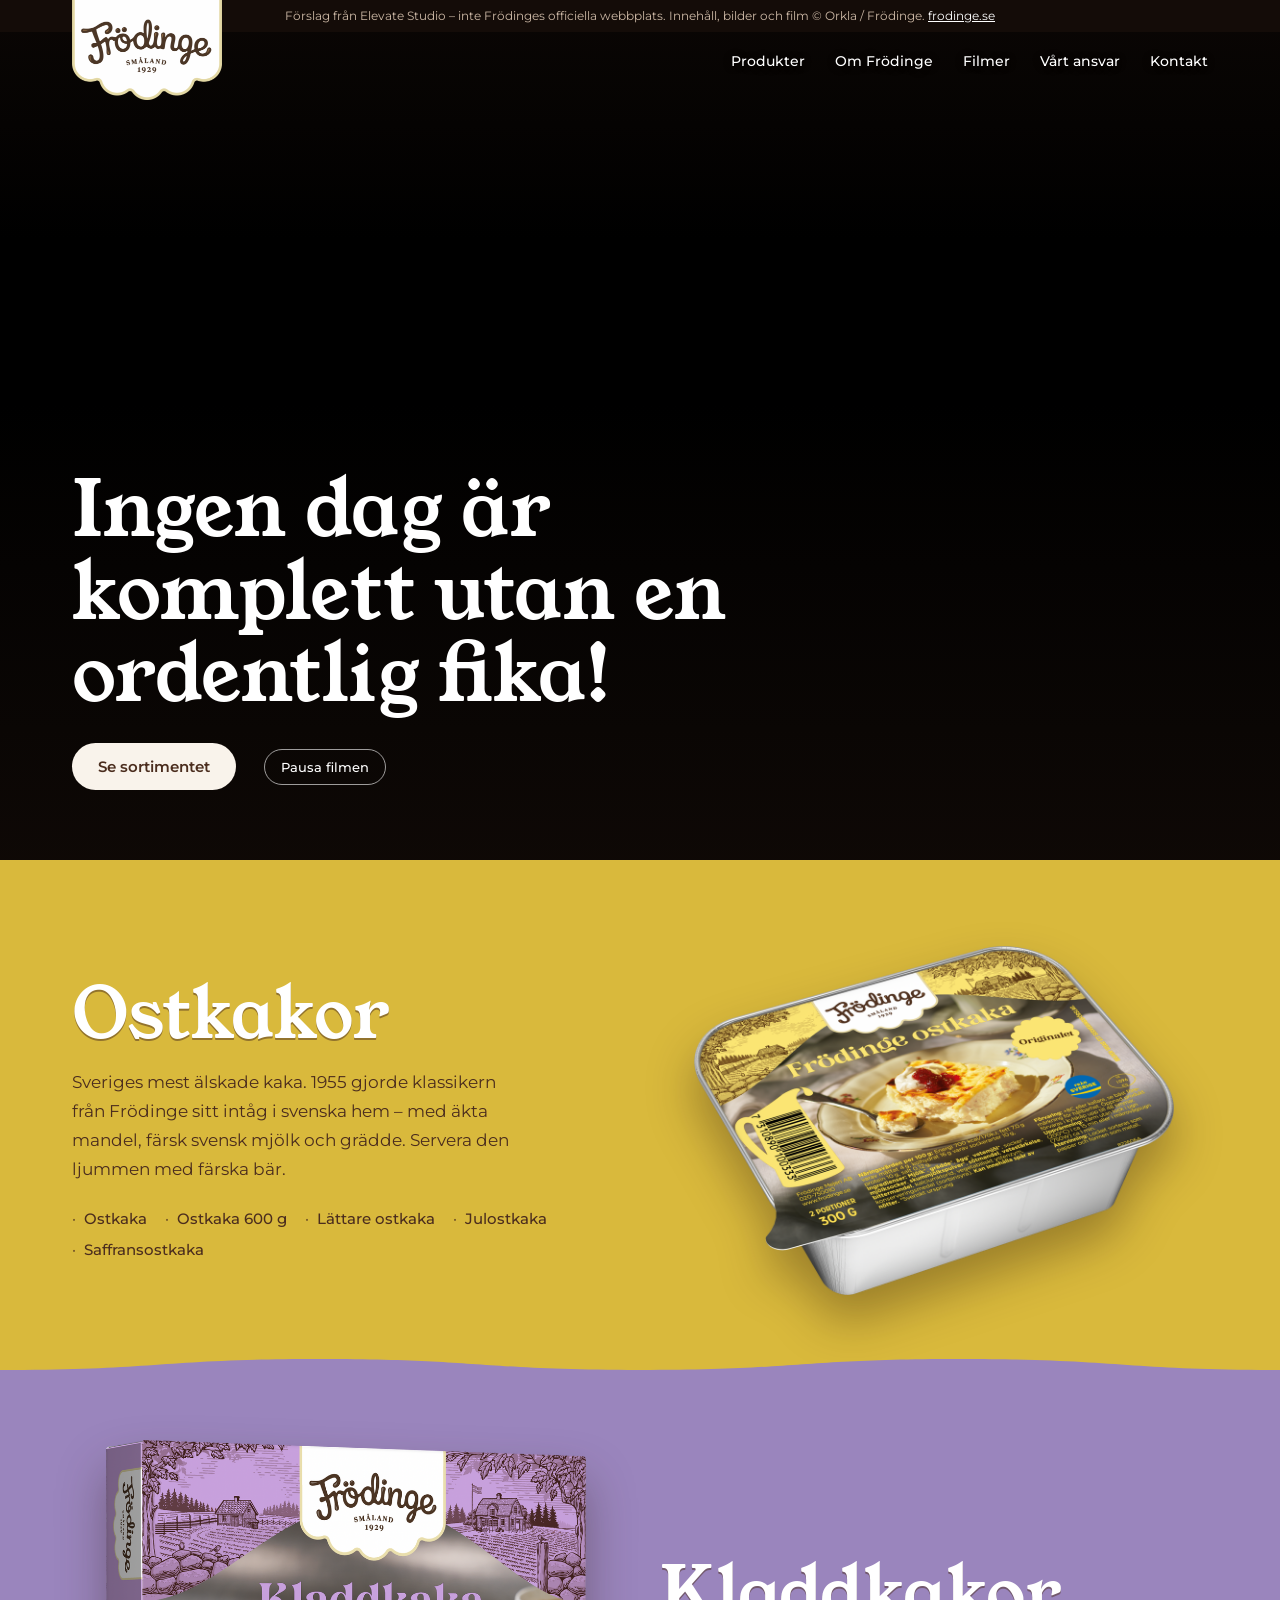
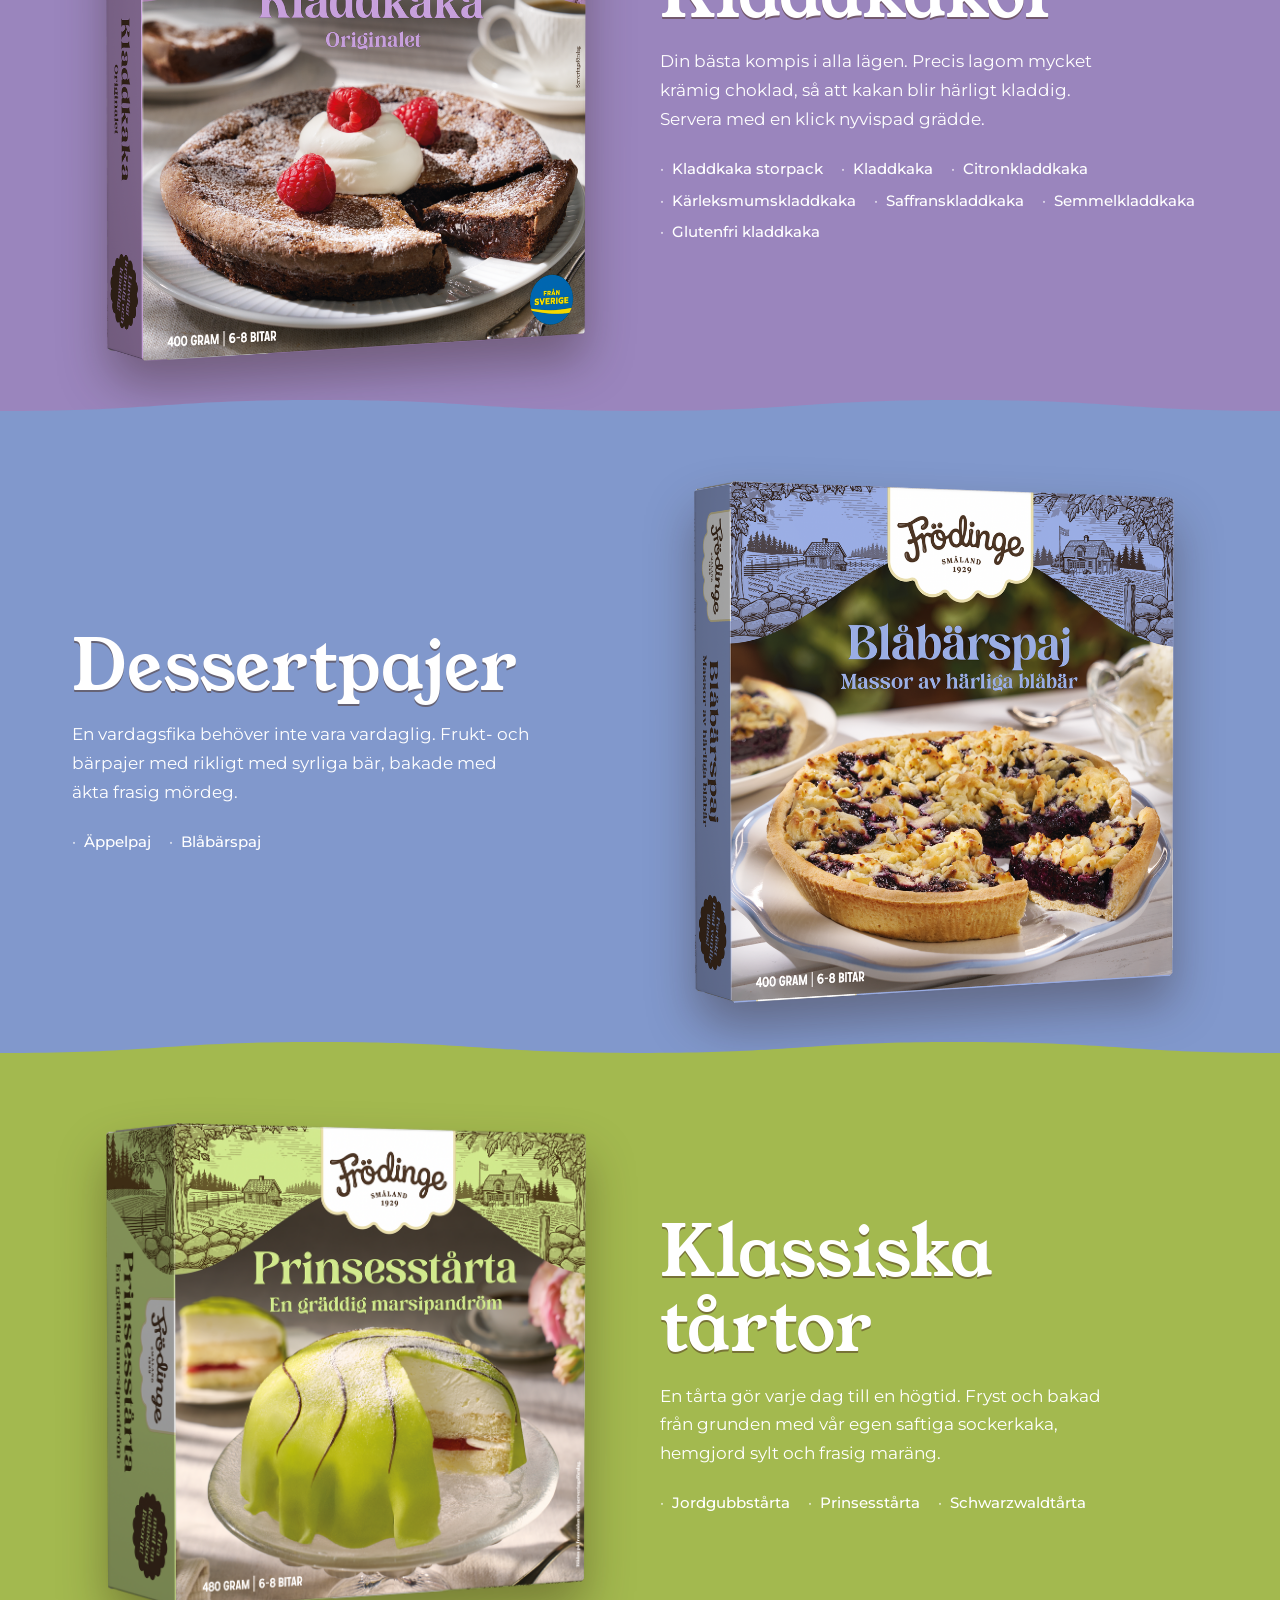
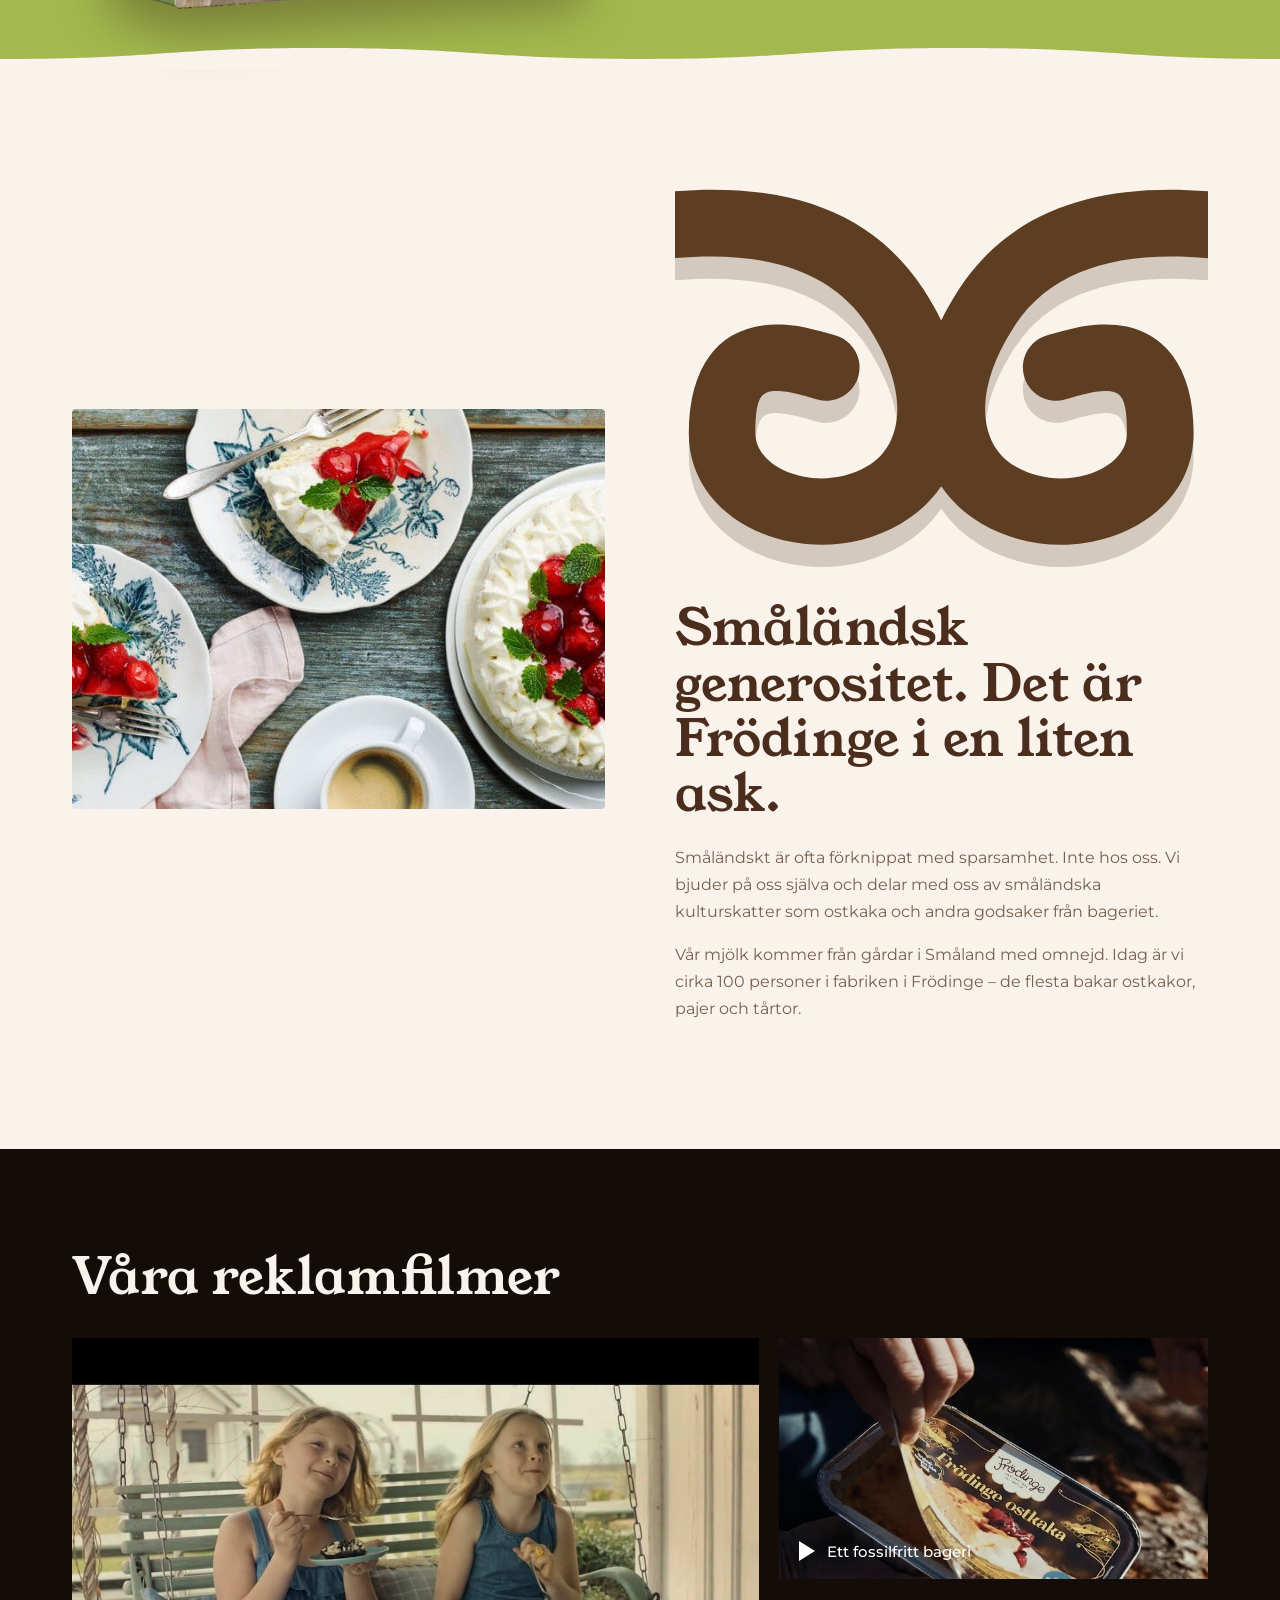
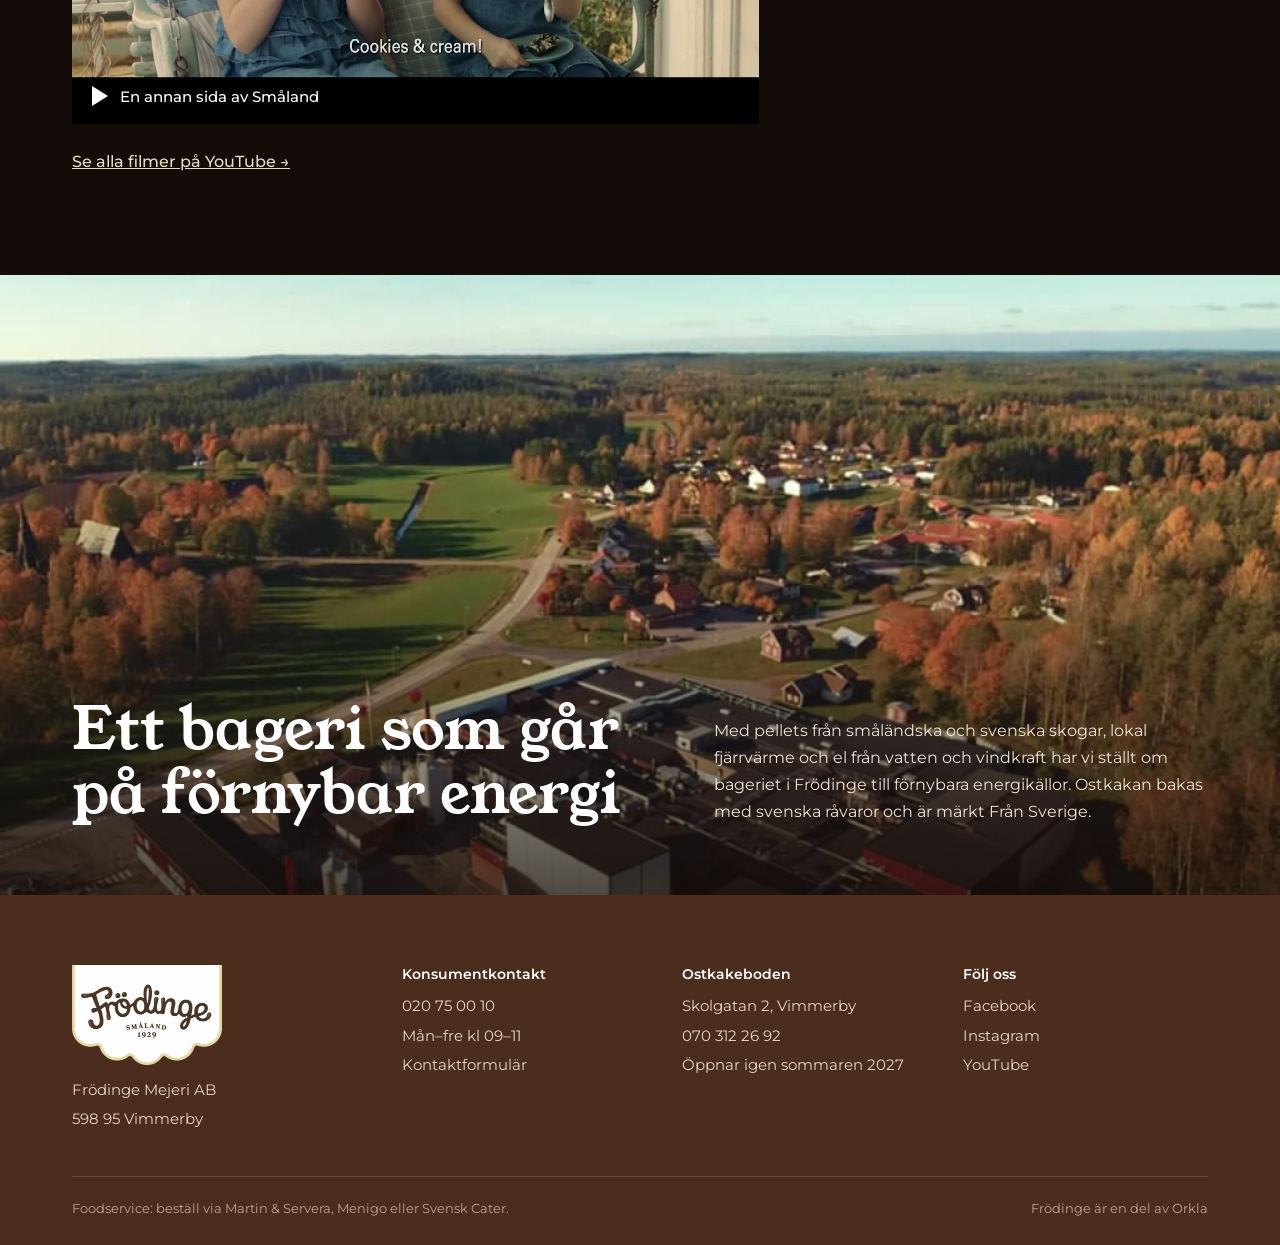
==== commit ff310604: "Enklare sida med kategoriband och fullstora förpackningsbilder Co-Authored-By: Claude Opus 5.5 <nore" ====
--- a/index.html
+++ b/index.html
@@ -7,283 +7,194 @@
 <meta name="robots" content="noindex">
 <link rel="icon" href="img/logo.png">
 <link rel="preconnect" href="https://fonts.googleapis.com">
-<link href="https://fonts.googleapis.com/css2?family=Courgette&family=Montserrat:wght@400;500;600;700&family=Young+Serif&display=swap" rel="stylesheet">
+<link href="https://fonts.googleapis.com/css2?family=Courgette&family=Montserrat:wght@400;500;600&family=Young+Serif&display=swap" rel="stylesheet">
 <style>
-/* Frödinges profil: brunt #4B2D1E, kräm #F9F3EB, beige #EBDDC3, Lynx Serif (här ersatt med Young Serif), Montserrat, Courgette.
-   Kategorifärger från kartongerna: lila kladdkaka, grön tårta, blå paj, gul citron/ostkaka. */
+/* Frödinges profil: brunt #4B2D1E, kräm #F9F3EB, beige #EBDDC3. Rubriker Lynx Serif (ersatt med Young Serif), text Montserrat.
+   Kategorifärgerna är tagna från kartongerna. */
 :root{
- --brun:#4b2d1e;--brun-m:#140c08;--kram:#f9f3eb;--beige:#ebddc3;--vit:#fff;--text:#4b2d1e;--mjuk:#7a6253;
- --lila:#9a85bd;--gron:#a9bf55;--bla:#8198cc;--gul:#dcbc3e;
- --serif:"Lynx Serif","Young Serif",Georgia,serif;--sans:Montserrat,Arial,sans-serif;--skrift:Courgette,cursive;
+ --brun:#4b2d1e;--mork:#140c08;--kram:#f9f3eb;--beige:#ebddc3;--yta:#fff;--text:#4b2d1e;--dov:#76604f;--linje:#dccbb3;
+ --gul:#d9b93c;--lila:#9a85bd;--bla:#8198cc;--gron:#a3b94f;
+ --serif:"Lynx Serif","Young Serif",Georgia,serif;--sans:Montserrat,Arial,sans-serif;
 }
-@media (prefers-color-scheme: dark){:root:not([data-theme="light"]){--kram:#1d140f;--beige:#2b1f18;--vit:#241913;--text:#f3e7d8;--mjuk:#c9b4a2}}
-:root[data-theme="dark"]{--kram:#1d140f;--beige:#2b1f18;--vit:#241913;--text:#f3e7d8;--mjuk:#c9b4a2}
+@media (prefers-color-scheme: dark){:root:not([data-theme="light"]){--kram:#1b130e;--beige:#271c15;--yta:#211812;--text:#f1e4d3;--dov:#c4ad99;--linje:#3a2b21}}
+:root[data-theme="dark"]{--kram:#1b130e;--beige:#271c15;--yta:#211812;--text:#f1e4d3;--dov:#c4ad99;--linje:#3a2b21}
 *{box-sizing:border-box}
 html{scroll-behavior:smooth}
-body{margin:0;background:var(--kram);color:var(--text);font:400 17px/1.65 var(--sans)}
-img{display:block;max-width:100%}
+body{margin:0;background:var(--kram);color:var(--text);font:400 16px/1.7 var(--sans)}
+img,video{display:block;max-width:100%}
 a{color:inherit}
-.w{max-width:1240px;margin:0 auto;padding:0 32px}
-h1,h2,h3{font-family:var(--serif);font-weight:400;line-height:1.05;margin:0}
-.skrift{font-family:var(--skrift);font-size:22px;color:var(--mjuk)}
-.demo{background:var(--brun-m);color:#d9c7b5;font-size:12px;text-align:center;padding:6px 16px}
+.w{max-width:1200px;margin:0 auto;padding:0 32px}
+h1,h2,h3{font-family:var(--serif);font-weight:400;line-height:1.08;margin:0}
+.demo{background:var(--mork);color:#cdb9a6;font-size:12px;text-align:center;padding:6px 16px}
 .demo a{color:#fff}
 
-/* Sidhuvud med hängande logga, som fliken på kartongerna */
-header{position:sticky;top:0;z-index:30;background:var(--kram);border-bottom:1px solid color-mix(in srgb,var(--brun) 14%,transparent)}
-header .w{display:flex;align-items:center;justify-content:space-between;height:72px}
-.flik{position:relative;align-self:flex-start;width:170px;height:72px}
-.flik img{position:absolute;top:0;left:0;width:170px;filter:drop-shadow(0 6px 10px rgba(75,45,30,.25))}
-nav{display:flex;gap:34px}
-nav a{font:600 13px var(--sans);letter-spacing:.14em;text-transform:uppercase;text-decoration:none;color:var(--text)}
-nav a:hover{color:var(--lila)}
-.knapp{display:inline-flex;align-items:center;gap:10px;background:var(--brun);color:#fff;font:600 14px var(--sans);letter-spacing:.06em;text-transform:uppercase;text-decoration:none;padding:15px 28px;border-radius:999px;border:0;cursor:pointer;transition:transform .2s,background .2s}
-.knapp:hover{transform:translateY(-2px);background:var(--brun-m)}
-.knapp.ljus{background:var(--kram);color:var(--brun)}
-
-/* Vågig kant som på kartongernas överkant */
-.vag{display:block;width:100%;height:28px}
-
-.hero{position:relative;min-height:min(86vh,780px);display:flex;align-items:flex-end;color:#fff;overflow:hidden}
-.hero>img{position:absolute;inset:0;width:100%;height:100%;object-fit:cover}
-.hero::after{content:"";position:absolute;inset:0;background:linear-gradient(0deg,rgba(20,12,8,.8),rgba(20,12,8,.35) 60%,rgba(20,12,8,.1)),linear-gradient(90deg,rgba(20,12,8,.45),transparent 60%)}
-.hero .w{position:relative;z-index:1;padding-bottom:110px;width:100%}
-.hero .skrift{color:#f3e3c8;font-size:26px}
-.hero h1{font-size:clamp(46px,7vw,96px);max-width:900px;margin:8px 0 22px;text-shadow:0 2px 20px rgba(0,0,0,.35)}
-.hero p{max-width:540px;font-size:19px;margin:0 0 32px;color:#f5ebe0}
-.hero .vag{position:absolute;bottom:-1px;left:0;z-index:2}
-
-.intro{text-align:center;padding:70px 0 40px}
-.intro img{width:131px;margin:0 auto 18px;opacity:.9}
-.intro h2{font-size:clamp(32px,4vw,48px);max-width:760px;margin:0 auto 14px}
-.intro p{max-width:640px;margin:0 auto;color:var(--mjuk)}
-
-/* Kategorier i kartongfärgerna */
-.kat{display:grid;grid-template-columns:repeat(4,1fr);gap:22px;padding:30px 0 100px}
-.kort{position:relative;border-radius:22px;overflow:hidden;color:#fff;text-decoration:none;min-height:430px;display:flex;flex-direction:column;justify-content:space-between;padding:26px 24px 0;box-shadow:0 18px 40px -22px rgba(75,45,30,.55);transition:transform .3s}
-.kort:hover{transform:translateY(-6px)}
-.kort h3{font-size:36px;text-shadow:0 2px 0 rgba(75,45,30,.55),0 0 1px var(--brun)}
-.kort span{font:600 12px var(--sans);letter-spacing:.14em;text-transform:uppercase;opacity:.9}
-.kort img{width:88%;margin:16px auto -18px;filter:drop-shadow(0 14px 18px rgba(0,0,0,.35));transition:transform .4s}
-.kort:hover img{transform:rotate(-3deg) scale(1.04)}
-.k-ost{background:var(--gul)}.k-kladd{background:var(--lila)}.k-paj{background:var(--bla)}.k-tarta{background:var(--gron)}
-
-/* Sortiment */
-.sort{background:var(--beige);padding:100px 0}
-.rubrad{display:flex;justify-content:space-between;align-items:flex-end;gap:24px;flex-wrap:wrap;margin-bottom:34px}
-.rubrad h2{font-size:clamp(40px,5vw,64px)}
-.flikar{display:flex;gap:10px;flex-wrap:wrap}
-.flikar button{font:600 13px var(--sans);letter-spacing:.08em;text-transform:uppercase;border:2px solid var(--brun);background:transparent;color:var(--text);padding:10px 18px;border-radius:999px;cursor:pointer}
-.flikar button[aria-selected=true]{background:var(--brun);color:#fff}
-.hylla{display:flex;gap:22px;overflow-x:auto;scroll-snap-type:x mandatory;padding:10px 4px 26px}
-.prod{flex:0 0 250px;scroll-snap-align:start;background:var(--vit);border-radius:20px;overflow:hidden;box-shadow:0 10px 30px -18px rgba(75,45,30,.45)}
-.prod .top{height:200px;display:flex;align-items:center;justify-content:center;padding:18px;position:relative}
-.prod .top svg{position:absolute;bottom:-1px;left:0;width:100%;height:16px}
-.prod img{max-height:100%;object-fit:contain;filter:drop-shadow(0 10px 12px rgba(0,0,0,.25))}
-.prod div.txt{padding:16px 20px 22px}
-.prod h3{font-size:22px}
-.prod small{color:var(--mjuk);font-size:14px}
-
-/* Berättelse med överlappande kort */
-.bert{padding:110px 0}
-.bert .w{display:grid;grid-template-columns:1.15fr 1fr;align-items:center}
-.bert .bild{border-radius:26px;overflow:hidden;aspect-ratio:4/3}
-.bert .bild img{width:100%;height:100%;object-fit:cover}
-.bert .text{background:var(--vit);border-radius:26px;padding:50px;margin-left:-90px;position:relative;box-shadow:0 30px 60px -30px rgba(75,45,30,.5)}
-.bert h2{font-size:clamp(34px,3.6vw,50px);margin:6px 0 18px}
-.bert p{color:var(--mjuk);margin:0 0 14px}
-
-/* 1955 */
-.ostkaka{background:var(--gul);color:var(--brun);overflow:hidden}
-.ostkaka .w{display:grid;grid-template-columns:1fr 1fr;align-items:center;gap:40px;padding-top:90px;padding-bottom:90px}
-.ar{font:400 clamp(110px,15vw,200px)/.8 var(--serif);color:#fff;text-shadow:0 4px 0 rgba(75,45,30,.35)}
-.ostkaka h2{font-size:clamp(34px,4vw,54px);margin:14px 0 18px}
-.ostkaka p{max-width:520px}
-.ostkaka img{width:100%;max-width:520px;margin:auto;filter:drop-shadow(0 30px 30px rgba(75,45,30,.35));transform:rotate(-4deg)}
-
-/* Film */
-.film{background:var(--brun);color:var(--kram);padding:100px 0}
-.film .rubrad p{color:#d8c4b0;max-width:420px;margin:0}
-.film .skrift{color:#e3caa6}
-.vids{display:grid;grid-template-columns:1.6fr 1fr;gap:22px}
-.vid{position:relative;border:0;padding:0;width:100%;aspect-ratio:16/9;border-radius:22px;overflow:hidden;background:#000;cursor:pointer;display:block}
-.vid img{width:100%;height:100%;object-fit:cover;opacity:.85;transition:opacity .3s,transform .6s}
-.vid:hover img{opacity:1;transform:scale(1.03)}
-.vid .spela{position:absolute;left:24px;bottom:22px;display:flex;align-items:center;gap:14px;color:#fff;font:600 14px var(--sans);letter-spacing:.1em;text-transform:uppercase}
-.vid .spela i{width:62px;height:62px;border-radius:50%;background:var(--kram);display:flex;align-items:center;justify-content:center}
-.vid .spela i::after{content:"";border-left:18px solid var(--brun);border-top:11px solid transparent;border-bottom:11px solid transparent;margin-left:5px}
+header{position:absolute;top:30px;left:0;right:0;z-index:20;color:#fff}
+header .w{display:flex;justify-content:space-between;align-items:flex-start}
+.flik{display:block;width:150px;margin-top:-30px}
+.flik img{width:150px}
+nav{display:flex;gap:30px;padding-top:22px}
+nav a{font:500 14px var(--sans);text-decoration:none;color:#fff;text-shadow:0 1px 8px rgba(0,0,0,.4)}
+nav a:hover{text-decoration:underline;text-underline-offset:5px}
+
+.hero{position:relative;height:min(92vh,860px);min-height:540px;background:#000;color:#fff;overflow:hidden}
+.hero video{position:absolute;inset:0;width:100%;height:100%;object-fit:cover}
+.hero::after{content:"";position:absolute;inset:0;background:linear-gradient(0deg,rgba(20,12,8,.7),rgba(20,12,8,0) 55%),linear-gradient(180deg,rgba(20,12,8,.45),rgba(20,12,8,0) 25%)}
+.hero .w{position:absolute;left:0;right:0;bottom:70px;z-index:1}
+.hero h1{font-size:clamp(42px,6vw,82px);max-width:820px}
+.hero .rad{display:flex;align-items:center;gap:28px;margin-top:26px;flex-wrap:wrap}
+.knapp{display:inline-block;background:var(--kram);color:var(--brun);font:600 15px var(--sans);text-decoration:none;padding:14px 26px;border-radius:999px}
+.knapp:hover{background:#fff}
+.hero .ljud{background:none;border:1px solid rgba(255,255,255,.6);color:#fff;font:500 13px var(--sans);padding:9px 16px;border-radius:999px;cursor:pointer}
+
+/* Kategoribanden ser ut som kartongernas överkant: färgfält, vågig kant, förpackningen i fokus */
+.band{position:relative;color:#fff}
+.band .w{display:grid;grid-template-columns:1fr 1fr;align-items:center;gap:40px;min-height:520px;padding-top:60px;padding-bottom:60px}
+.band h2{font-size:clamp(44px,5.4vw,72px);text-shadow:0 2px 0 rgba(75,45,30,.5)}
+.band p{max-width:460px;font-size:17px;margin:16px 0 22px}
+.band ul{list-style:none;padding:0;margin:0;display:flex;flex-wrap:wrap;gap:6px 18px;font-weight:500;font-size:15px}
+.band ul li::before{content:"·";margin-right:8px;opacity:.7}
+.band img{width:100%;max-width:480px;margin:auto;filter:drop-shadow(0 26px 24px rgba(40,20,10,.35))}
+.band.om .w>div{order:2}
+.band svg.kant{position:absolute;left:0;bottom:-1px;width:100%;height:22px}
+.b-ost{background:var(--gul);color:var(--brun)}.b-ost h2{color:#fff}
+.b-kladd{background:var(--lila)}.b-paj{background:var(--bla)}.b-tarta{background:var(--gron)}
+
+.text-sek{padding:110px 0}
+.text-sek .w{display:grid;grid-template-columns:1fr 1fr;gap:70px;align-items:center}
+.text-sek img{width:100%;aspect-ratio:4/3;object-fit:cover;border-radius:4px}
+.text-sek h2{font-size:clamp(34px,4vw,52px);margin-bottom:22px}
+.text-sek p{color:var(--dov);margin:0 0 16px;max-width:520px}
+.text-sek a.las{font-weight:600;text-decoration:none;border-bottom:2px solid currentColor}
+.mustasch{width:110px;margin-bottom:22px}
+
+.film{background:var(--mork);color:var(--kram);padding:100px 0}
+.film h2{font-size:clamp(34px,4vw,52px);margin-bottom:34px}
+.vids{display:grid;grid-template-columns:1.6fr 1fr;gap:20px}
+.vid{position:relative;border:0;padding:0;width:100%;aspect-ratio:16/9;background:#000;cursor:pointer;display:block;overflow:hidden}
+.vid img{width:100%;height:100%;object-fit:cover;opacity:.9;transition:opacity .3s}
+.vid:hover img{opacity:1}
+.vid span{position:absolute;left:20px;bottom:18px;color:#fff;font:500 15px var(--sans);display:flex;align-items:center;gap:12px}
+.vid span::before{content:"";width:0;height:0;border-left:16px solid #fff;border-top:10px solid transparent;border-bottom:10px solid transparent}
 .vid iframe{position:absolute;inset:0;width:100%;height:100%;border:0}
-.sido{display:grid;gap:22px}
-.yt{display:flex;align-items:center;justify-content:center;border:2px solid #7b5a47;border-radius:22px;text-decoration:none;font:400 26px var(--serif);min-height:120px}
-.yt:hover{background:var(--kram);color:var(--brun)}
-
-/* Hållbarhet */
-.gron{position:relative;min-height:640px;display:flex;align-items:center;color:var(--brun)}
-.gron>img{position:absolute;inset:0;width:100%;height:100%;object-fit:cover}
-.gron .w{position:relative;width:100%}
-.gron .kortet{background:var(--kram);border-radius:26px;padding:46px;max-width:540px;box-shadow:0 30px 60px -30px rgba(0,0,0,.5)}
-.gron h2{font-size:clamp(34px,4vw,52px);margin:6px 0 16px}
-.fakta{display:grid;grid-template-columns:repeat(3,1fr);gap:14px;margin-top:26px}
-.fakta div{background:var(--beige);border-radius:16px;padding:16px}
-.fakta b{display:block;font:400 30px var(--serif)}
-.fakta span{font-size:13px;color:var(--mjuk)}
-
-/* Ostkakeboden + kontakt */
-.kontakt{padding:100px 0}
-.kontakt .w{display:grid;grid-template-columns:repeat(3,1fr);gap:22px}
-.ruta{border-radius:24px;padding:34px;background:var(--vit);box-shadow:0 10px 30px -20px rgba(75,45,30,.4)}
-.ruta.farg{background:var(--lila);color:#fff}
-.ruta h3{font-size:30px;margin-bottom:12px}
-.ruta p{margin:0 0 6px}
-.ruta .skrift{color:inherit;opacity:.85;font-size:19px}
-
-footer{background:var(--brun-m);color:#cdb9a6;padding:70px 0 30px;font-size:15px}
-footer .cols{display:grid;grid-template-columns:1.3fr repeat(3,1fr);gap:40px;padding-bottom:40px;border-bottom:1px solid #3a2a20}
-footer img.l{width:170px;margin-bottom:16px}
-footer h4{font:600 13px var(--sans);letter-spacing:.14em;text-transform:uppercase;color:#fff;margin:0 0 14px}
-footer ul{list-style:none;padding:0;margin:0}footer li{margin-bottom:8px}
-footer a{text-decoration:none}footer a:hover{color:#fff}
-footer .botten{padding-top:22px;font-size:13px;color:#8d7867;display:flex;justify-content:space-between;flex-wrap:wrap;gap:12px}
-
-@media (max-width:1000px){
+.film .alla{display:inline-block;margin-top:24px;color:var(--beige);font-weight:500}
+
+.ansvar{position:relative;color:#fff;min-height:620px;display:flex;align-items:flex-end}
+.ansvar>img{position:absolute;inset:0;width:100%;height:100%;object-fit:cover}
+.ansvar::after{content:"";position:absolute;inset:0;background:linear-gradient(0deg,rgba(20,12,8,.75),rgba(20,12,8,0) 60%)}
+.ansvar .w{position:relative;z-index:1;padding-bottom:70px;width:100%;display:grid;grid-template-columns:1.2fr 1fr;gap:50px;align-items:end}
+.ansvar h2{font-size:clamp(36px,4.6vw,60px)}
+.ansvar p{margin:0;color:#f0e4d6}
+
+footer{background:var(--brun);color:#e6d6c4;padding:70px 0 26px;font-size:15px}
+footer .cols{display:grid;grid-template-columns:1.2fr 1fr 1fr 1fr;gap:36px;padding-bottom:40px;border-bottom:1px solid #6b4a38}
+footer img{width:150px;margin-bottom:12px}
+footer h3{font:600 14px var(--sans);color:#fff;margin:0 0 10px}
+footer p{margin:0 0 4px}
+footer a{text-decoration:none}footer a:hover{text-decoration:underline}
+footer .botten{padding-top:20px;font-size:13px;color:#bba48f;display:flex;justify-content:space-between;flex-wrap:wrap;gap:10px}
+
+@media (max-width:900px){
  nav{display:none}
- .kat{grid-template-columns:1fr 1fr}
- .bert .w,.ostkaka .w,.vids,.kontakt .w{grid-template-columns:1fr}
- .bert .text{margin:-70px 20px 0;padding:34px}
+ .band .w,.text-sek .w,.vids,.ansvar .w{grid-template-columns:1fr}
+ .band.om .w>div{order:0}
+ .band .w{min-height:0;gap:20px}
+ .band img{max-width:340px}
  footer .cols{grid-template-columns:1fr 1fr}
 }
-@media (max-width:600px){
+@media (max-width:560px){
  .w{padding:0 16px}
- .flik,.flik img{width:130px}
- .kat{grid-template-columns:1fr}
- .kort{min-height:360px}
- .hero .w{padding-bottom:80px}
- .gron .kortet{padding:30px 22px}
- .fakta{grid-template-columns:1fr}
+ .flik,.flik img{width:116px}
+ .hero .w{bottom:44px}
+ .text-sek{padding:70px 0}
  footer .cols{grid-template-columns:1fr}
 }
 </style>
 </head>
 <body>
-<div class="demo">Förslag från Elevate Studio – inte Frödinges officiella webbplats. Innehåll och bilder © Orkla / Frödinge. <a href="https://www.frodinge.se">frodinge.se</a></div>
-
-<svg width="0" height="0" style="position:absolute" aria-hidden="true">
- <defs><path id="vagform" d="M0 28V14c20 0 20-14 40-14s20 14 40 14 20-14 40-14 20 14 40 14 20-14 40-14 20 14 40 14V28z"/>
- <pattern id="vagm" width="160" height="28" patternUnits="userSpaceOnUse"><use href="#vagform" style="fill:var(--kram)"/></pattern></defs>
-</svg>
+<div class="demo">Förslag från Elevate Studio – inte Frödinges officiella webbplats. Innehåll, bilder och film © Orkla / Frödinge. <a href="https://www.frodinge.se">frodinge.se</a></div>
 
 <header><div class="w">
  <a class="flik" href="#top" aria-label="Frödinge, till toppen"><img src="img/logo.png" alt="Frödinge Småland 1929"></a>
- <nav><a href="#sortiment">Produkter</a><a href="#om">Om Frödinge</a><a href="#filmer">Filmer</a><a href="#ansvar">Vårt ansvar</a><a href="#kontakt">Kontakt</a></nav>
+ <nav><a href="#ostkakor">Produkter</a><a href="#om">Om Frödinge</a><a href="#filmer">Filmer</a><a href="#ansvar">Vårt ansvar</a><a href="#kontakt">Kontakt</a></nav>
 </div></header>
 
 <main id="top">
 <section class="hero">
+ <video src="img/hero.mp4" poster="img/hero.jpg" autoplay muted loop playsinline aria-label="Klipp ur Frödinges reklamfilm"></video>
+ <div class="w">
+  <h1>Ingen dag är komplett utan en ordentlig fika!</h1>
+  <div class="rad"><a class="knapp" href="#ostkakor">Se sortimentet</a><button class="ljud" id="paus">Pausa filmen</button></div>
+ </div>
+</section>
+
+<section class="band b-ost" id="ostkakor"><div class="w">
+ <div><h2>Ostkakor</h2><p>Sveriges mest älskade kaka. 1955 gjorde klassikern från Frödinge sitt intåg i svenska hem – med äkta mandel, färsk svensk mjölk och grädde. Servera den ljummen med färska bär.</p>
+ <ul><li>Ostkaka</li><li>Ostkaka 600 g</li><li>Lättare ostkaka</li><li>Julostkaka</li><li>Saffransostkaka</li></ul></div>
+ <img src="img/p-ostkaka.png" alt="Frödinge ostkaka">
+</div><svg class="kant" viewBox="0 0 160 22" preserveAspectRatio="none"><path d="M0 22V11c20 0 20-11 40-11s20 11 40 11 20-11 40-11 20 11 40 11v11z" fill="#9a85bd"/></svg></section>
+
+<section class="band b-kladd om"><div class="w">
+ <div><h2>Kladdkakor</h2><p>Din bästa kompis i alla lägen. Precis lagom mycket krämig choklad, så att kakan blir härligt kladdig. Servera med en klick nyvispad grädde.</p>
+ <ul><li>Kladdkaka storpack</li><li>Kladdkaka</li><li>Citronkladdkaka</li><li>Kärleksmumskladdkaka</li><li>Saffranskladdkaka</li><li>Semmelkladdkaka</li><li>Glutenfri kladdkaka</li></ul></div>
+ <img src="img/p-kladdkaka.png" alt="Frödinge kladdkaka">
+</div><svg class="kant" viewBox="0 0 160 22" preserveAspectRatio="none"><path d="M0 22V11c20 0 20-11 40-11s20 11 40 11 20-11 40-11 20 11 40 11v11z" fill="#8198cc"/></svg></section>
+
+<section class="band b-paj"><div class="w">
+ <div><h2>Dessertpajer</h2><p>En vardagsfika behöver inte vara vardaglig. Frukt- och bärpajer med rikligt med syrliga bär, bakade med äkta frasig mördeg.</p>
+ <ul><li>Äppelpaj</li><li>Blåbärspaj</li></ul></div>
+ <img src="img/p-blabarspaj.png" alt="Frödinge blåbärspaj">
+</div><svg class="kant" viewBox="0 0 160 22" preserveAspectRatio="none"><path d="M0 22V11c20 0 20-11 40-11s20 11 40 11 20-11 40-11 20 11 40 11v11z" fill="#a3b94f"/></svg></section>
+
+<section class="band b-tarta om"><div class="w">
+ <div><h2>Klassiska tårtor</h2><p>En tårta gör varje dag till en högtid. Fryst och bakad från grunden med vår egen saftiga sockerkaka, hemgjord sylt och frasig maräng.</p>
+ <ul><li>Jordgubbstårta</li><li>Prinsesstårta</li><li>Schwarzwaldtårta</li></ul></div>
+ <img src="img/p-prinsess.png" alt="Frödinge prinsesstårta">
+</div><svg class="kant" viewBox="0 0 160 22" preserveAspectRatio="none"><path d="M0 22V11c20 0 20-11 40-11s20 11 40 11 20-11 40-11 20 11 40 11v11z" fill="var(--kram)"/></svg></section>
+
+<section class="text-sek" id="om"><div class="w">
  <img src="img/fr02.jpg" alt="Ostkaka med jordgubbar på dukat bord">
+ <div>
+  <img class="mustasch" src="img/moustache.svg" alt="">
+  <h2>Småländsk generositet. Det är Frödinge i en liten ask.</h2>
+  <p>Småländskt är ofta förknippat med sparsamhet. Inte hos oss. Vi bjuder på oss själva och delar med oss av småländska kulturskatter som ostkaka och andra godsaker från bageriet.</p>
+  <p>Vår mjölk kommer från gårdar i Småland med omnejd. Idag är vi cirka 100 personer i fabriken i Frödinge – de flesta bakar ostkakor, pajer och tårtor.</p>
+ </div>
+</div></section>
+
+<section class="film" id="filmer"><div class="w">
+ <h2>Våra reklamfilmer</h2>
+ <div class="vids">
+  <button class="vid" data-id="B_HpkTvghd4"><img src="img/fr01.jpg" alt=""><span>En annan sida av Småland</span></button>
+  <button class="vid" data-id="MnmV-hen6LE"><img src="img/fr03.jpg" alt=""><span>Ett fossilfritt bageri</span></button>
+ </div>
+ <a class="alla" href="https://www.youtube.com/@frodinge4787" target="_blank" rel="noopener">Se alla filmer på YouTube →</a>
+</div></section>
+
+<section class="ansvar" id="ansvar">
+ <img src="img/fr04.jpg" alt="Bageriet i Frödinge i höstlandskap">
  <div class="w">
-  <div class="skrift">Bakat med småländsk stolthet sedan 1929</div>
-  <h1>Ingen dag är komplett utan en ordentlig fika!</h1>
-  <p>Ostkakor, kladdkakor, pajer och klassiska tårtor – bakade i Frödinge med svensk mjölk och utvalda råvaror, gärna lokala.</p>
-  <a class="knapp ljus" href="#sortiment">Låt det smaka →</a>
- </div>
- <svg class="vag" viewBox="0 0 1600 28" preserveAspectRatio="none"><rect width="1600" height="28" fill="url(#vagm)"/></svg>
+  <h2>Ett bageri som går på förnybar energi</h2>
+  <p>Med pellets från småländska och svenska skogar, lokal fjärrvärme och el från vatten och vindkraft har vi ställt om bageriet i Frödinge till förnybara energikällor. Ostkakan bakas med svenska råvaror och är märkt Från Sverige.</p>
+ </div>
 </section>
-
-<section class="intro"><div class="w">
- <img src="img/moustache.svg" alt="">
- <h2>Bakat i Småland, med kärlek och omtanke</h2>
- <p>Frödinge är stolta över varje produkt som bakas här i Småland. Med utvalda råvaror och gärna lokala – för er och oss att njuta lite extra.</p>
-</div></section>
-
-<section class="w kat" aria-label="Kategorier">
- <a class="kort k-ost" href="#sortiment" data-tab="0"><div><span>5 produkter</span><h3>Ostkakor</h3></div><img src="img/p-ostkaka600.png" alt=""></a>
- <a class="kort k-kladd" href="#sortiment" data-tab="1"><div><span>7 produkter</span><h3>Kladdkakor</h3></div><img src="img/p-kladdkaka.png" alt=""></a>
- <a class="kort k-paj" href="#sortiment" data-tab="2"><div><span>2 produkter</span><h3>Dessertpajer</h3></div><img src="img/p-blabarspaj.png" alt=""></a>
- <a class="kort k-tarta" href="#sortiment" data-tab="3"><div><span>3 produkter</span><h3>Klassiska tårtor</h3></div><img src="img/p-prinsess.png" alt=""></a>
-</section>
-
-<section class="sort" id="sortiment"><div class="w">
- <div class="rubrad"><div><div class="skrift">Låt det smaka!</div><h2>Vårt sortiment</h2></div><div class="flikar" role="tablist" id="flikar"></div></div>
- <div class="hylla" id="hylla"></div>
-</div></section>
-
-<section class="bert" id="om"><div class="w">
- <div class="bild"><img src="img/fr05.jpg" alt="Fika ur Frödinges reklamfilm"></div>
- <div class="text">
-  <div class="skrift">Om Frödinge</div>
-  <h2>Småländsk generositet. Det är Frödinge i en liten ask.</h2>
-  <p>Småländskt förknippas ofta med sparsamhet. Inte hos oss. Vi bjuder på oss själva och delar med oss av småländska kulturskatter som ostkaka, paj, tårta och kladdkaka.</p>
-  <p>Cirka 100 duktiga personer jobbar i fabriken i Frödinge – med bakning, verkstad, lager, tvätteri, produktutveckling, lab, el och kontor.</p>
- </div>
-</div></section>
-
-<section class="ostkaka"><div class="w">
- <div>
-  <div class="ar">1955</div>
-  <h2>Sveriges mest älskade kaka</h2>
-  <p>Ostkakan har varit en småländsk kulturskatt sedan 1600-talet. 1955 gjorde klassikern från Frödinge sitt intåg i svenska hem – och vi har aldrig tummat på receptet: äkta mandel, färsk svensk mjölk och grädde från gårdar i hjärtat av Småland.</p>
- </div>
- <img src="img/p-ostkaka.png" alt="Frödinge ostkaka">
-</div></section>
-
-<section class="film" id="filmer"><div class="w">
- <div class="rubrad"><div><div class="skrift">Våra reklamfilmer</div><h2>Frödinge på film</h2></div><p>Här har vi samlat de senaste reklamfilmerna från Frödinge.</p></div>
- <div class="vids">
-  <button class="vid" data-id="B_HpkTvghd4"><img src="img/fr01.jpg" alt=""><span class="spela"><i></i>Reklamfilm</span></button>
-  <div class="sido">
-   <button class="vid" data-id="MnmV-hen6LE"><img src="img/fr03.jpg" alt=""><span class="spela"><i></i>Fossilfritt bageri</span></button>
-   <a class="yt" href="https://www.youtube.com/@frodinge4787" target="_blank" rel="noopener">Se alla våra filmer →</a>
-  </div>
- </div>
-</div></section>
-
-<section class="gron" id="ansvar">
- <img src="img/fr04.jpg" alt="Bageriet i Frödinge i höstlandskap">
- <div class="w"><div class="kortet">
-  <div class="skrift">Alltid från Småland!</div>
-  <h2>100 % förnybar energi</h2>
-  <p>Med pellets från småländska och svenska skogar, lokal fjärrvärme och förnybar energi från vatten och vindkraft har vi ställt om bageriet i Frödinge till förnybara energikällor.</p>
-  <div class="fakta"><div><b>100 %</b><span>förnybar energi</span></div><div><b>Från Sverige</b><span>märkt ostkaka</span></div><div><b>Lokalt</b><span>mjölk från Småland</span></div></div>
- </div></div>
-</section>
-
-<section class="kontakt" id="kontakt"><div class="w">
- <div class="ruta"><div class="skrift">Kontakta oss gärna!</div><h3>Konsumentkontakt</h3><p>Omdöme, reklamation eller frågor om produkterna.</p><p><b>020 75 00 10</b> · mån–fre 09–11</p><p><a href="https://www.orkla.se/kontaktformular/">Kontaktformulär →</a></p></div>
- <div class="ruta farg"><div class="skrift">Sommarservering</div><h3>Ostkakeboden</h3><p>Stängd för i år – vi ses sommaren 2027!</p><p>Skolgatan 2, Vimmerby</p><p><b>070 312 26 92</b></p></div>
- <div class="ruta"><div class="skrift">Storkök & restaurang</div><h3>Foodservice</h3><p>Vårt storhushållssortiment beställs via Martin &amp; Servera, Menigo eller Svensk Cater.</p></div>
-</div></section>
 </main>
 
-<footer><div class="w">
+<footer id="kontakt"><div class="w">
  <div class="cols">
-  <div><img class="l" src="img/logo.png" alt="Frödinge"><p>Frödinge Mejeri AB<br>598 95 Vimmerby</p></div>
-  <div><h4>Produkter</h4><ul><li><a href="#sortiment">Ostkakor</a></li><li><a href="#sortiment">Kladdkakor</a></li><li><a href="#sortiment">Dessertpajer</a></li><li><a href="#sortiment">Klassiska tårtor</a></li></ul></div>
-  <div><h4>Frödinge</h4><ul><li><a href="#om">Om Frödinge</a></li><li><a href="#ansvar">Vårt ansvar</a></li><li><a href="#filmer">Reklamfilmer</a></li><li><a href="#kontakt">Kontakt</a></li></ul></div>
-  <div><h4>Följ oss</h4><ul><li><a href="https://www.facebook.com/frodinge">Facebook</a></li><li><a href="https://www.instagram.com/frodingemejeri/">Instagram</a></li><li><a href="https://www.youtube.com/@frodinge4787">YouTube</a></li></ul></div>
- </div>
- <div class="botten"><span>Designförslag. Innehåll och bilder © Orkla / Frödinge Mejeri AB.</span><span>Frödinge är en del av Orkla</span></div>
+  <div><img src="img/logo.png" alt="Frödinge"><p>Frödinge Mejeri AB</p><p>598 95 Vimmerby</p></div>
+  <div><h3>Konsumentkontakt</h3><p>020 75 00 10</p><p>Mån–fre kl 09–11</p><p><a href="https://www.orkla.se/kontaktformular/">Kontaktformulär</a></p></div>
+  <div><h3>Ostkakeboden</h3><p>Skolgatan 2, Vimmerby</p><p>070 312 26 92</p><p>Öppnar igen sommaren 2027</p></div>
+  <div><h3>Följ oss</h3><p><a href="https://www.facebook.com/frodinge">Facebook</a></p><p><a href="https://www.instagram.com/frodingemejeri/">Instagram</a></p><p><a href="https://www.youtube.com/@frodinge4787">YouTube</a></p></div>
+ </div>
+ <div class="botten"><span>Foodservice: beställ via Martin &amp; Servera, Menigo eller Svensk Cater.</span><span>Frödinge är en del av Orkla</span></div>
 </div></footer>
 
 <script>
-const FARG=["var(--gul)","var(--lila)","var(--bla)","var(--gron)"];
-const KAT=[
- ["Ostkakor",[["Ostkaka","300 g","p-ostkaka"],["Ostkaka","600 g","p-ostkaka600"],["Lättare ostkaka","","p-lattare"],["Julostkaka","750 g","p-julostkaka"],["Saffransostkaka","","p-saffransostkaka"]]],
- ["Kladdkakor",[["Kladdkaka storpack","525 g","p-kladdstor"],["Kladdkaka","Originalet · 400 g","p-kladdkaka"],["Citronkladdkaka","Med vit choklad · 400 g","p-citron"],["Kärleksmumskladdkaka","","p-karleksmums"],["Saffranskladdkaka","400 g","p-saffranskladd"],["Semmelkladdkaka","400 g","p-semmel"],["Glutenfri kladdkaka","380 g","p-glutenfri"]]],
- ["Dessertpajer",[["Äppelpaj","400 g","p-appelpaj"],["Blåbärspaj","Massor av härliga blåbär · 400 g","p-blabarspaj"]]],
- ["Klassiska tårtor",[["Jordgubbstårta","500 g","p-jordgubb"],["Prinsesstårta","En gräddig marsipandröm · 480 g","p-prinsess"],["Schwarzwaldtårta","400 g","p-schwarzwald"]]]
-];
-const flikar=document.getElementById('flikar'),hylla=document.getElementById('hylla');
-const vag='<svg viewBox="0 0 160 16" preserveAspectRatio="none"><path d="M0 16V8c20 0 20-8 40-8s20 8 40 8 20-8 40-8 20 8 40 8v8z" fill="currentColor"/></svg>';
-function visa(i){
- [...flikar.children].forEach((b,j)=>b.setAttribute('aria-selected',i===j));
- hylla.innerHTML=KAT[i][1].map(([n,v,f])=>`<div class="prod"><div class="top" style="background:${FARG[i]};color:var(--vit)"><img src="img/${f}.png" alt="${n}" loading="lazy">${vag}</div><div class="txt"><h3>${n}</h3><small>${v||'&nbsp;'}</small></div></div>`).join('');
- hylla.scrollLeft=0;
-}
-KAT.forEach(([n],i)=>{const b=document.createElement('button');b.role='tab';b.textContent=n;b.onclick=()=>visa(i);flikar.appendChild(b)});
-visa(0);
-document.querySelectorAll('.kort').forEach(a=>a.addEventListener('click',()=>visa(+a.dataset.tab)));
-document.querySelectorAll('.vid').forEach(v=>v.addEventListener('click',()=>{
- v.innerHTML=`<iframe src="https://www.youtube-nocookie.com/embed/${v.dataset.id}?autoplay=1&rel=0" allow="autoplay; encrypted-media; fullscreen" allowfullscreen title="Frödinge film"></iframe>`;
+const v=document.querySelector('.hero video'),b=document.getElementById('paus');
+if(matchMedia('(prefers-reduced-motion: reduce)').matches){v.pause();b.textContent='Spela filmen'}
+b.onclick=()=>{if(v.paused){v.play();b.textContent='Pausa filmen'}else{v.pause();b.textContent='Spela filmen'}};
+document.querySelectorAll('.vid').forEach(x=>x.addEventListener('click',()=>{
+ x.innerHTML=`<iframe src="https://www.youtube-nocookie.com/embed/${x.dataset.id}?autoplay=1&rel=0" allow="autoplay; encrypted-media; fullscreen" allowfullscreen title="Frödinge reklamfilm"></iframe>`;
 },{once:true}));
 </script>
 </body>
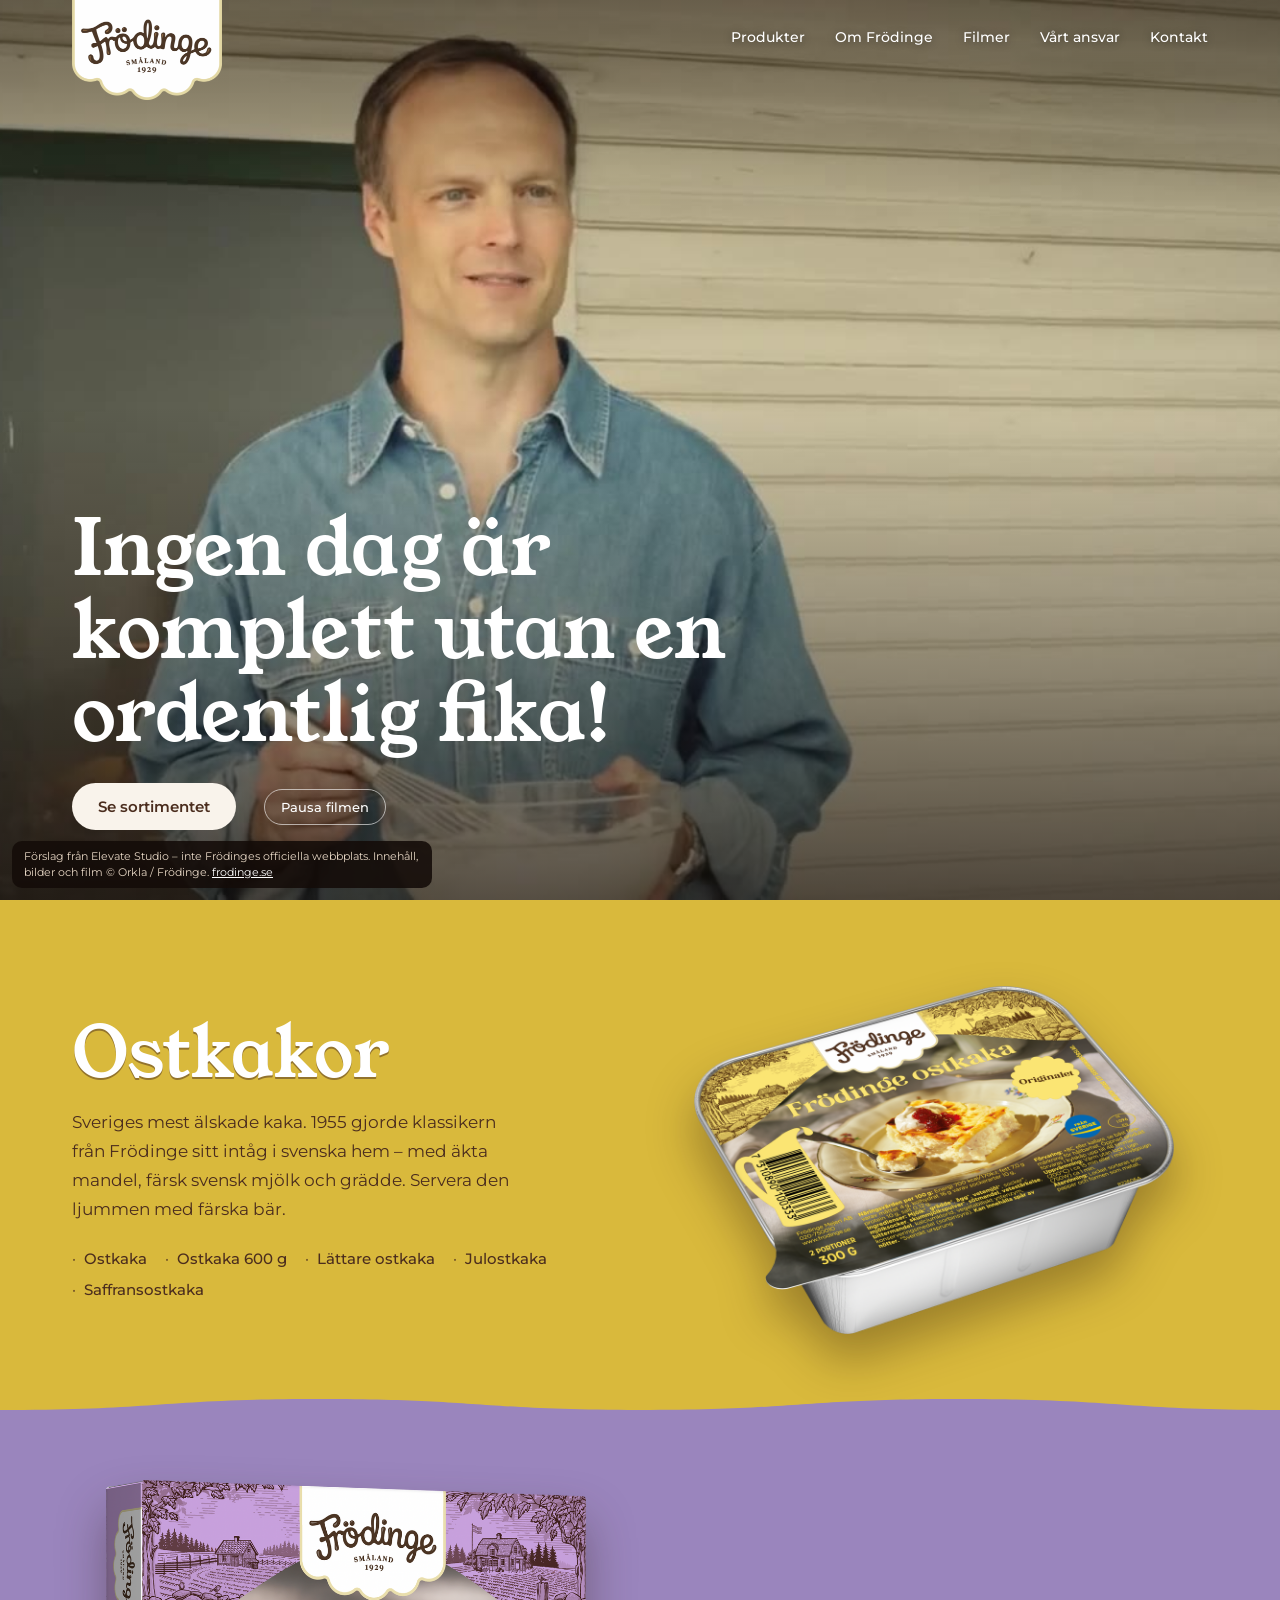
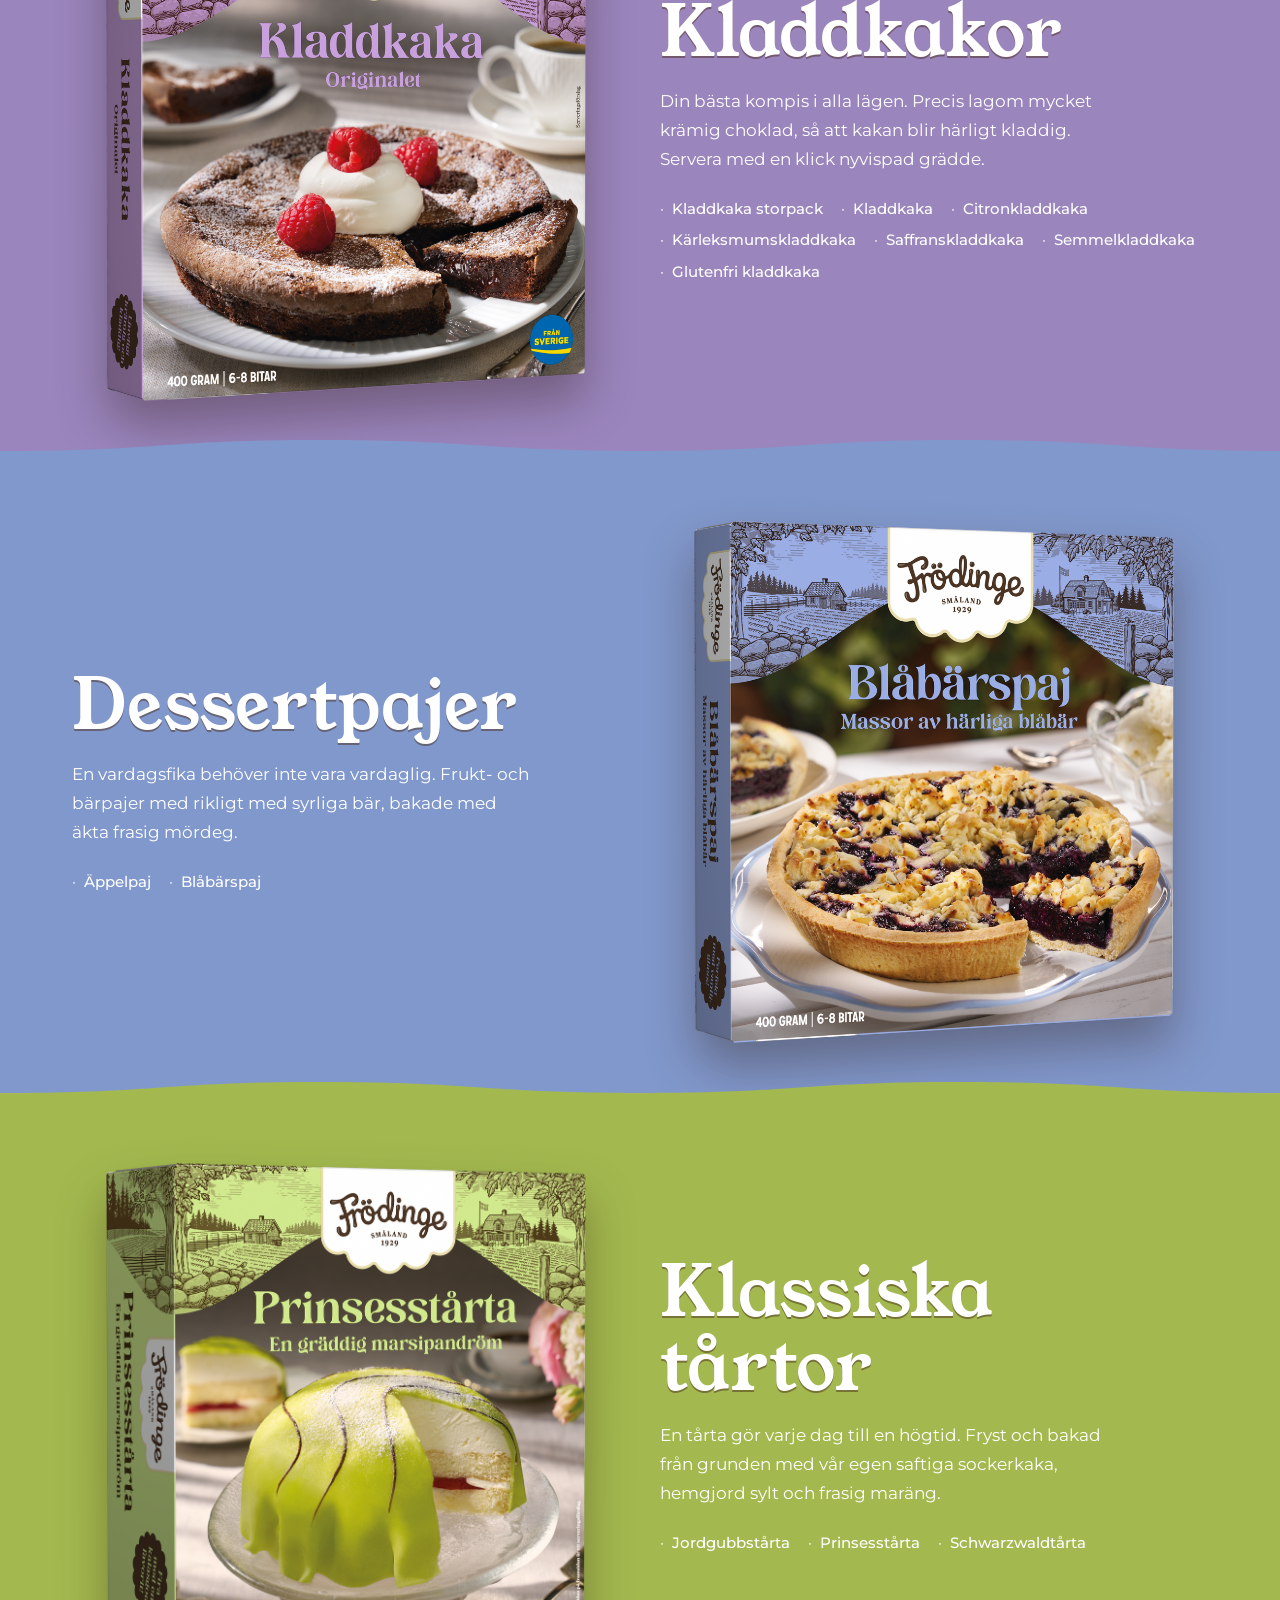
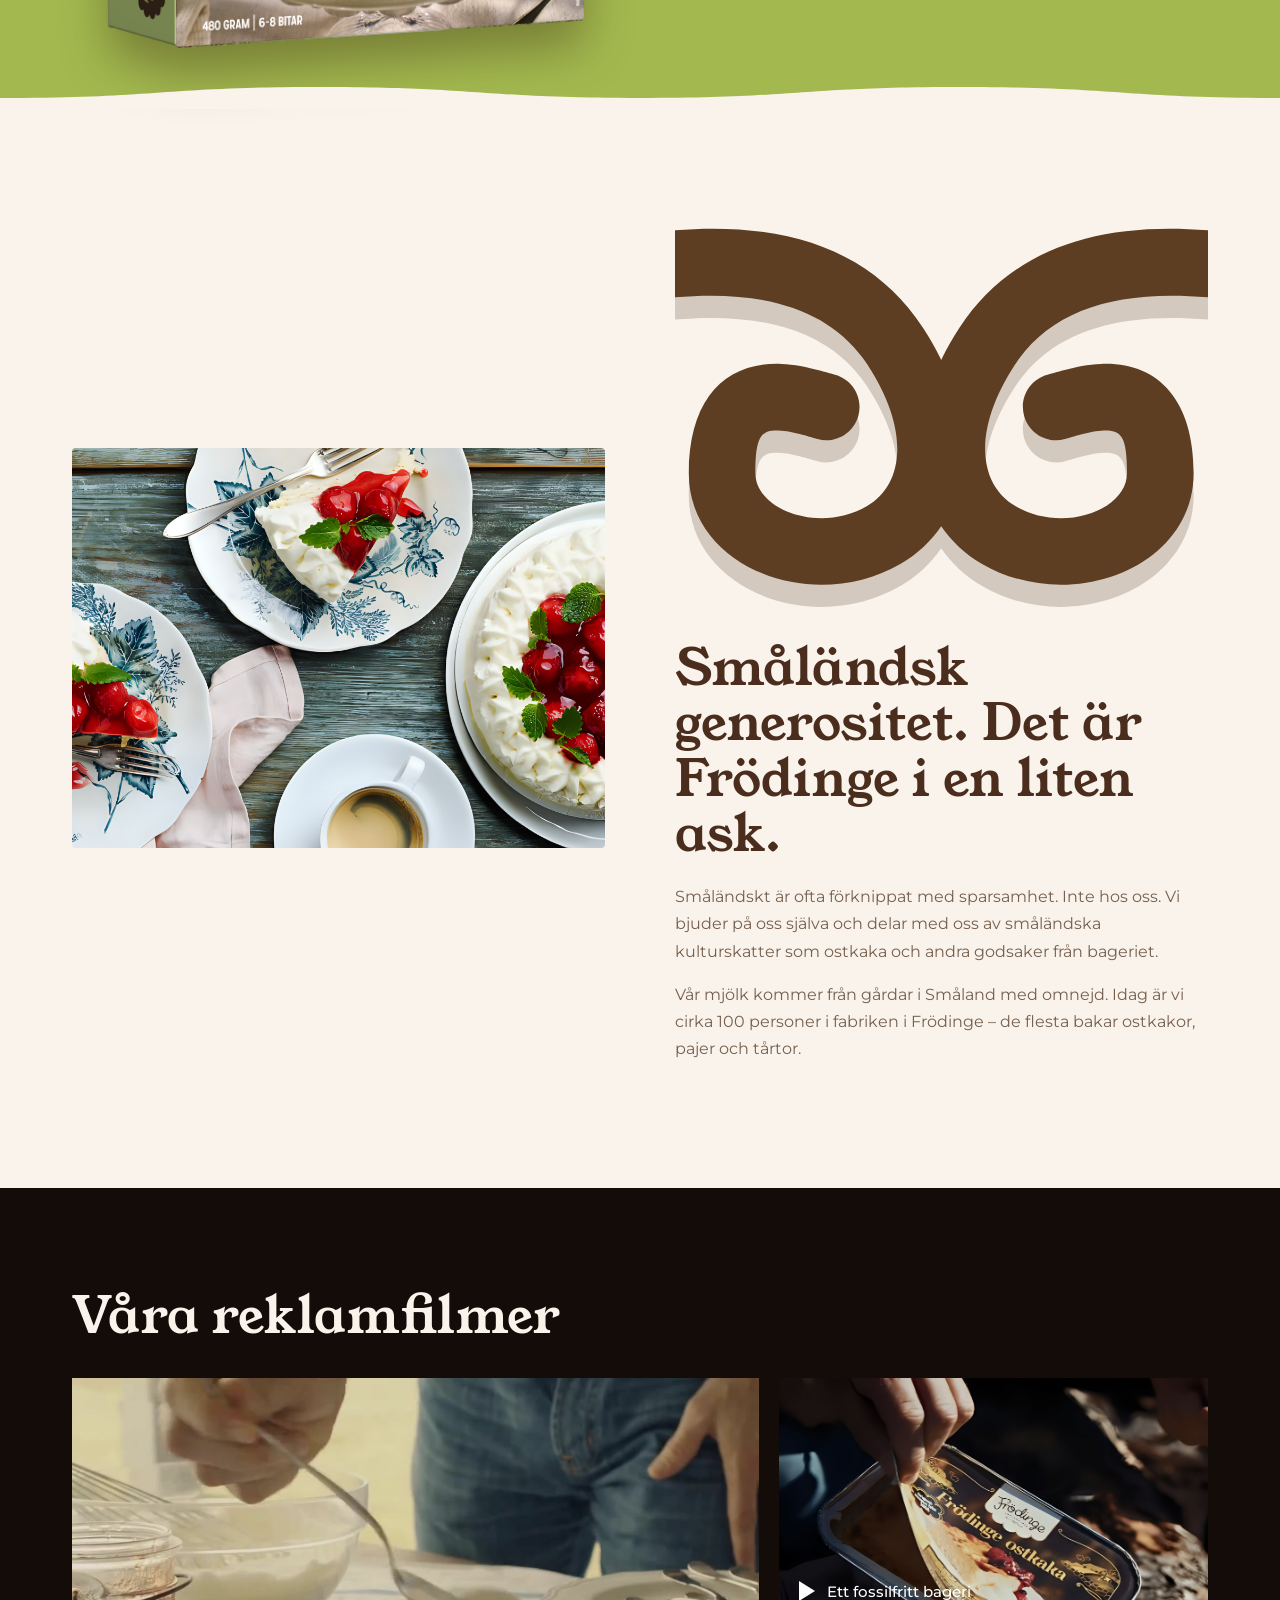
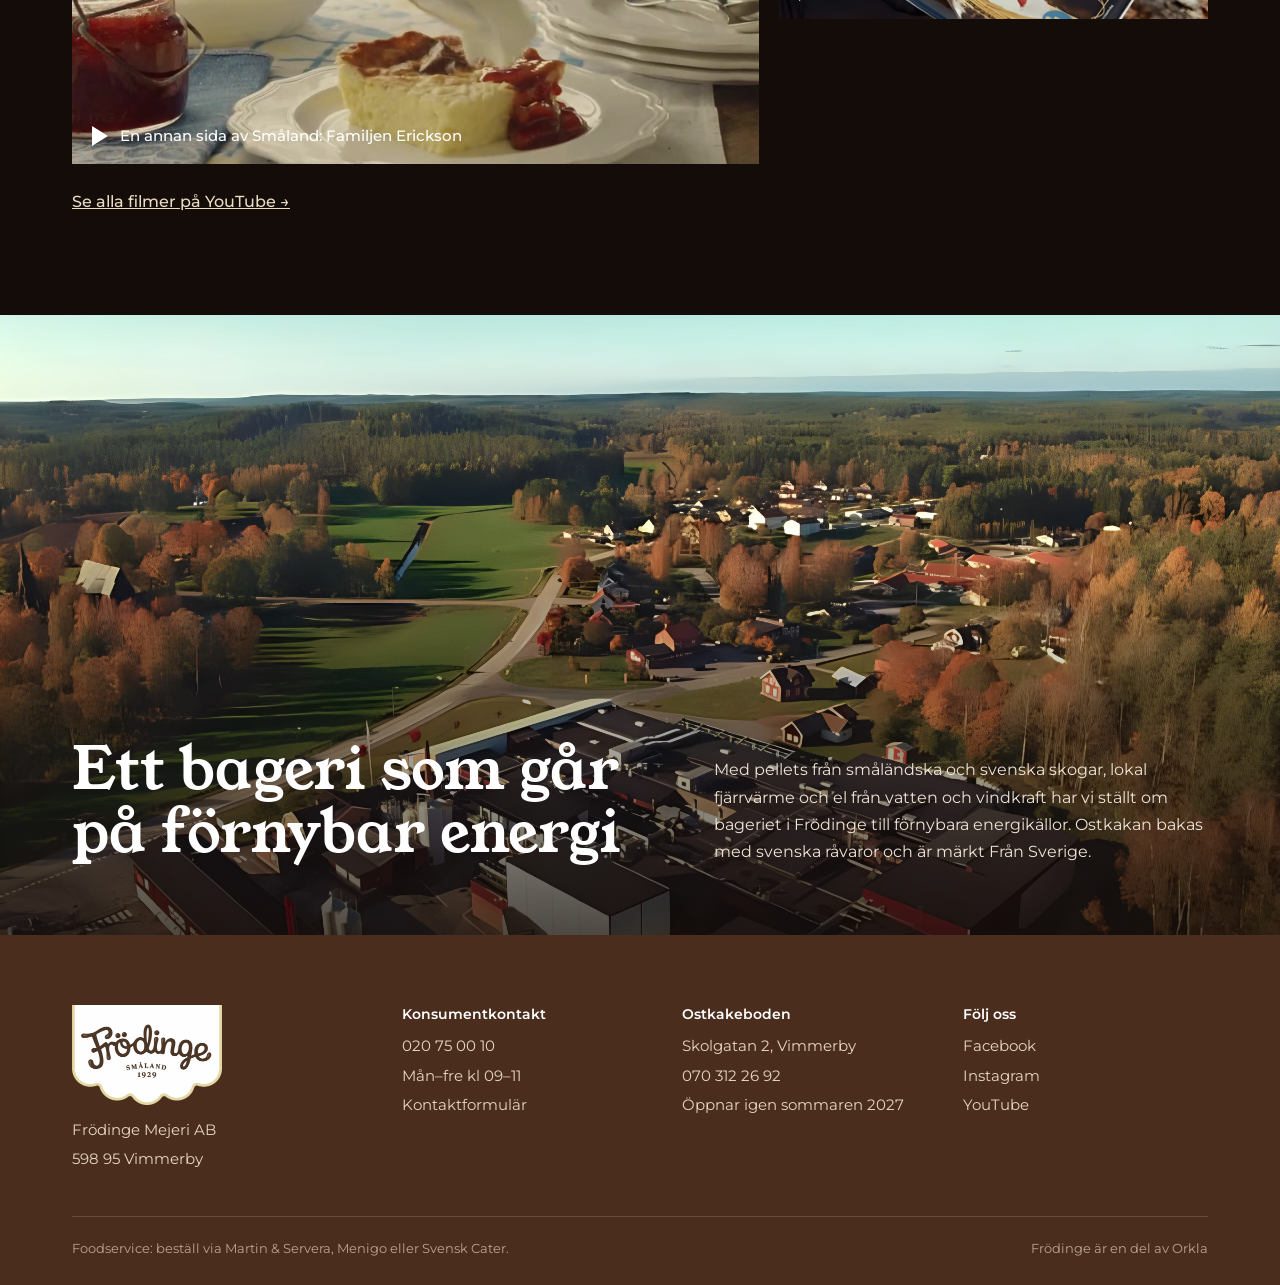
==== commit 16231c3a: "Helskärmshero med reklamfilmen Familjen Erickson, uppskalade bilder Co-Authored-By: Claude Opus 5.5 " ====
--- a/index.html
+++ b/index.html
@@ -25,18 +25,18 @@
 a{color:inherit}
 .w{max-width:1200px;margin:0 auto;padding:0 32px}
 h1,h2,h3{font-family:var(--serif);font-weight:400;line-height:1.08;margin:0}
-.demo{background:var(--mork);color:#cdb9a6;font-size:12px;text-align:center;padding:6px 16px}
+.demo{position:fixed;left:12px;bottom:12px;z-index:40;max-width:min(420px,calc(100vw - 24px));background:rgba(20,12,8,.88);color:#e6d6c4;font-size:11px;line-height:1.4;padding:8px 12px;border-radius:10px}
 .demo a{color:#fff}
 
-header{position:absolute;top:30px;left:0;right:0;z-index:20;color:#fff}
+header{position:absolute;top:0;left:0;right:0;z-index:20;color:#fff}
 header .w{display:flex;justify-content:space-between;align-items:flex-start}
-.flik{display:block;width:150px;margin-top:-30px}
+.flik{display:block;width:150px}
 .flik img{width:150px}
-nav{display:flex;gap:30px;padding-top:22px}
+nav{display:flex;gap:30px;padding-top:28px}
 nav a{font:500 14px var(--sans);text-decoration:none;color:#fff;text-shadow:0 1px 8px rgba(0,0,0,.4)}
 nav a:hover{text-decoration:underline;text-underline-offset:5px}
 
-.hero{position:relative;height:min(92vh,860px);min-height:540px;background:#000;color:#fff;overflow:hidden}
+.hero{position:relative;height:100vh;height:100svh;min-height:520px;background:#000;color:#fff;overflow:hidden}
 .hero video{position:absolute;inset:0;width:100%;height:100%;object-fit:cover}
 .hero::after{content:"";position:absolute;inset:0;background:linear-gradient(0deg,rgba(20,12,8,.7),rgba(20,12,8,0) 55%),linear-gradient(180deg,rgba(20,12,8,.45),rgba(20,12,8,0) 25%)}
 .hero .w{position:absolute;left:0;right:0;bottom:70px;z-index:1}
@@ -120,7 +120,7 @@
 
 <main id="top">
 <section class="hero">
- <video src="img/hero.mp4" poster="img/hero.jpg" autoplay muted loop playsinline aria-label="Klipp ur Frödinges reklamfilm"></video>
+ <video src="img/hero.mp4" poster="img/hero.jpg" autoplay muted loop playsinline aria-label="Klipp ur Frödinges reklamfilm En annan sida av Småland: Familjen Erickson"></video>
  <div class="w">
   <h1>Ingen dag är komplett utan en ordentlig fika!</h1>
   <div class="rad"><a class="knapp" href="#ostkakor">Se sortimentet</a><button class="ljud" id="paus">Pausa filmen</button></div>
@@ -164,7 +164,7 @@
 <section class="film" id="filmer"><div class="w">
  <h2>Våra reklamfilmer</h2>
  <div class="vids">
-  <button class="vid" data-id="B_HpkTvghd4"><img src="img/fr01.jpg" alt=""><span>En annan sida av Småland</span></button>
+  <button class="vid" data-id="H2jg9faSyh8"><img src="img/fr01.jpg" alt=""><span>En annan sida av Småland: Familjen Erickson</span></button>
   <button class="vid" data-id="MnmV-hen6LE"><img src="img/fr03.jpg" alt=""><span>Ett fossilfritt bageri</span></button>
  </div>
  <a class="alla" href="https://www.youtube.com/@frodinge4787" target="_blank" rel="noopener">Se alla filmer på YouTube →</a>
